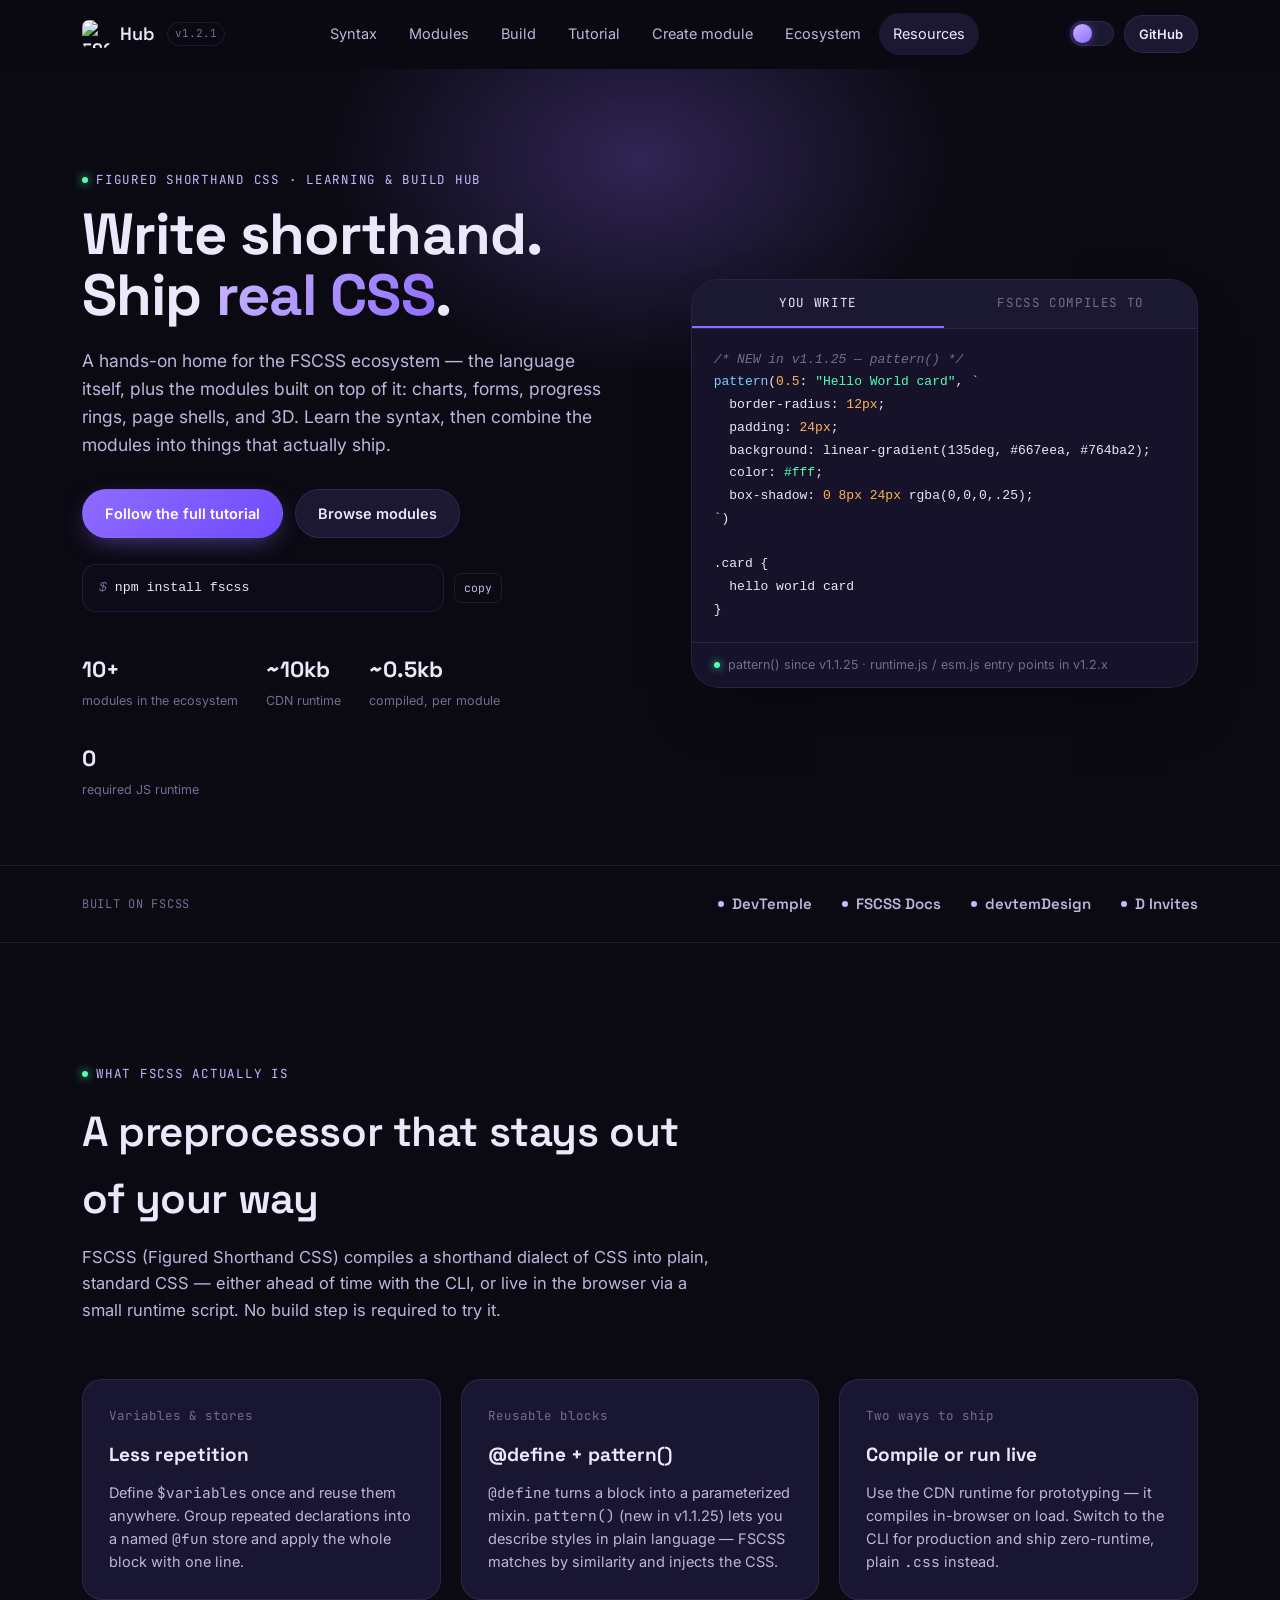
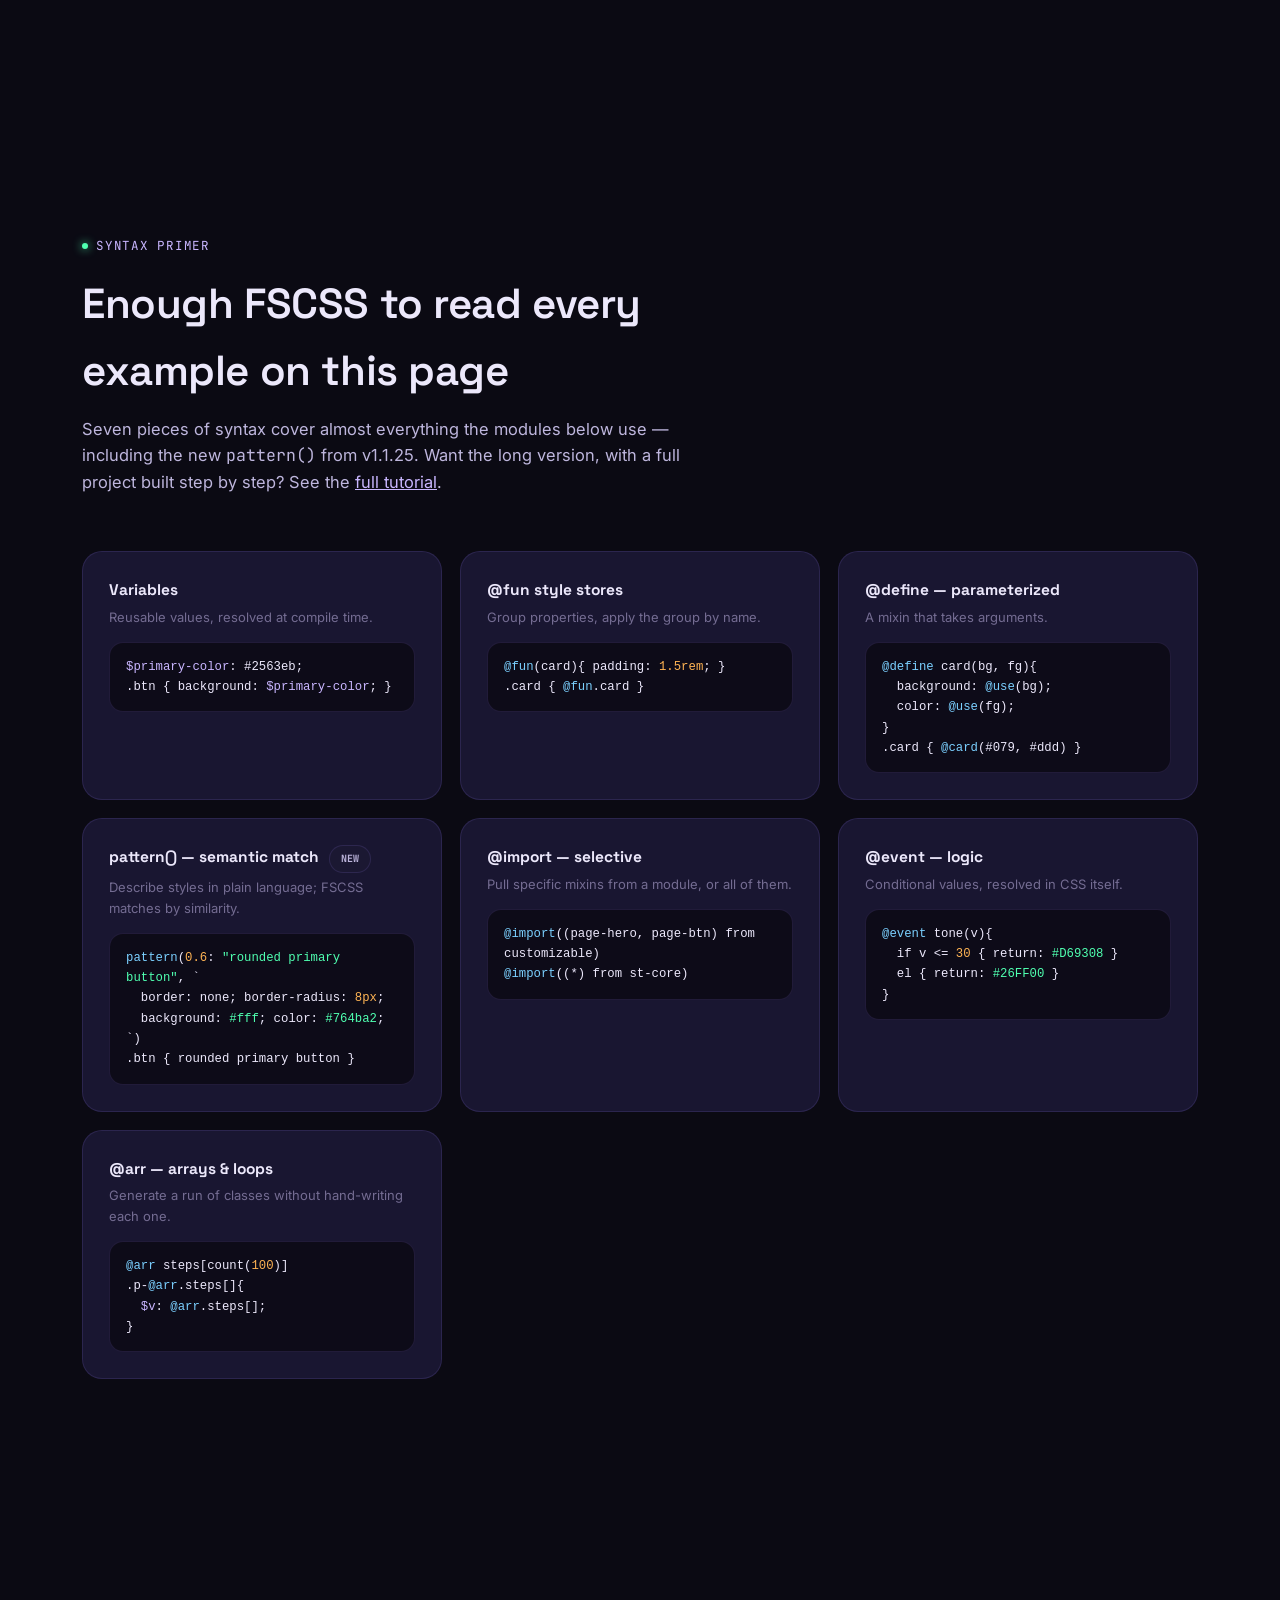
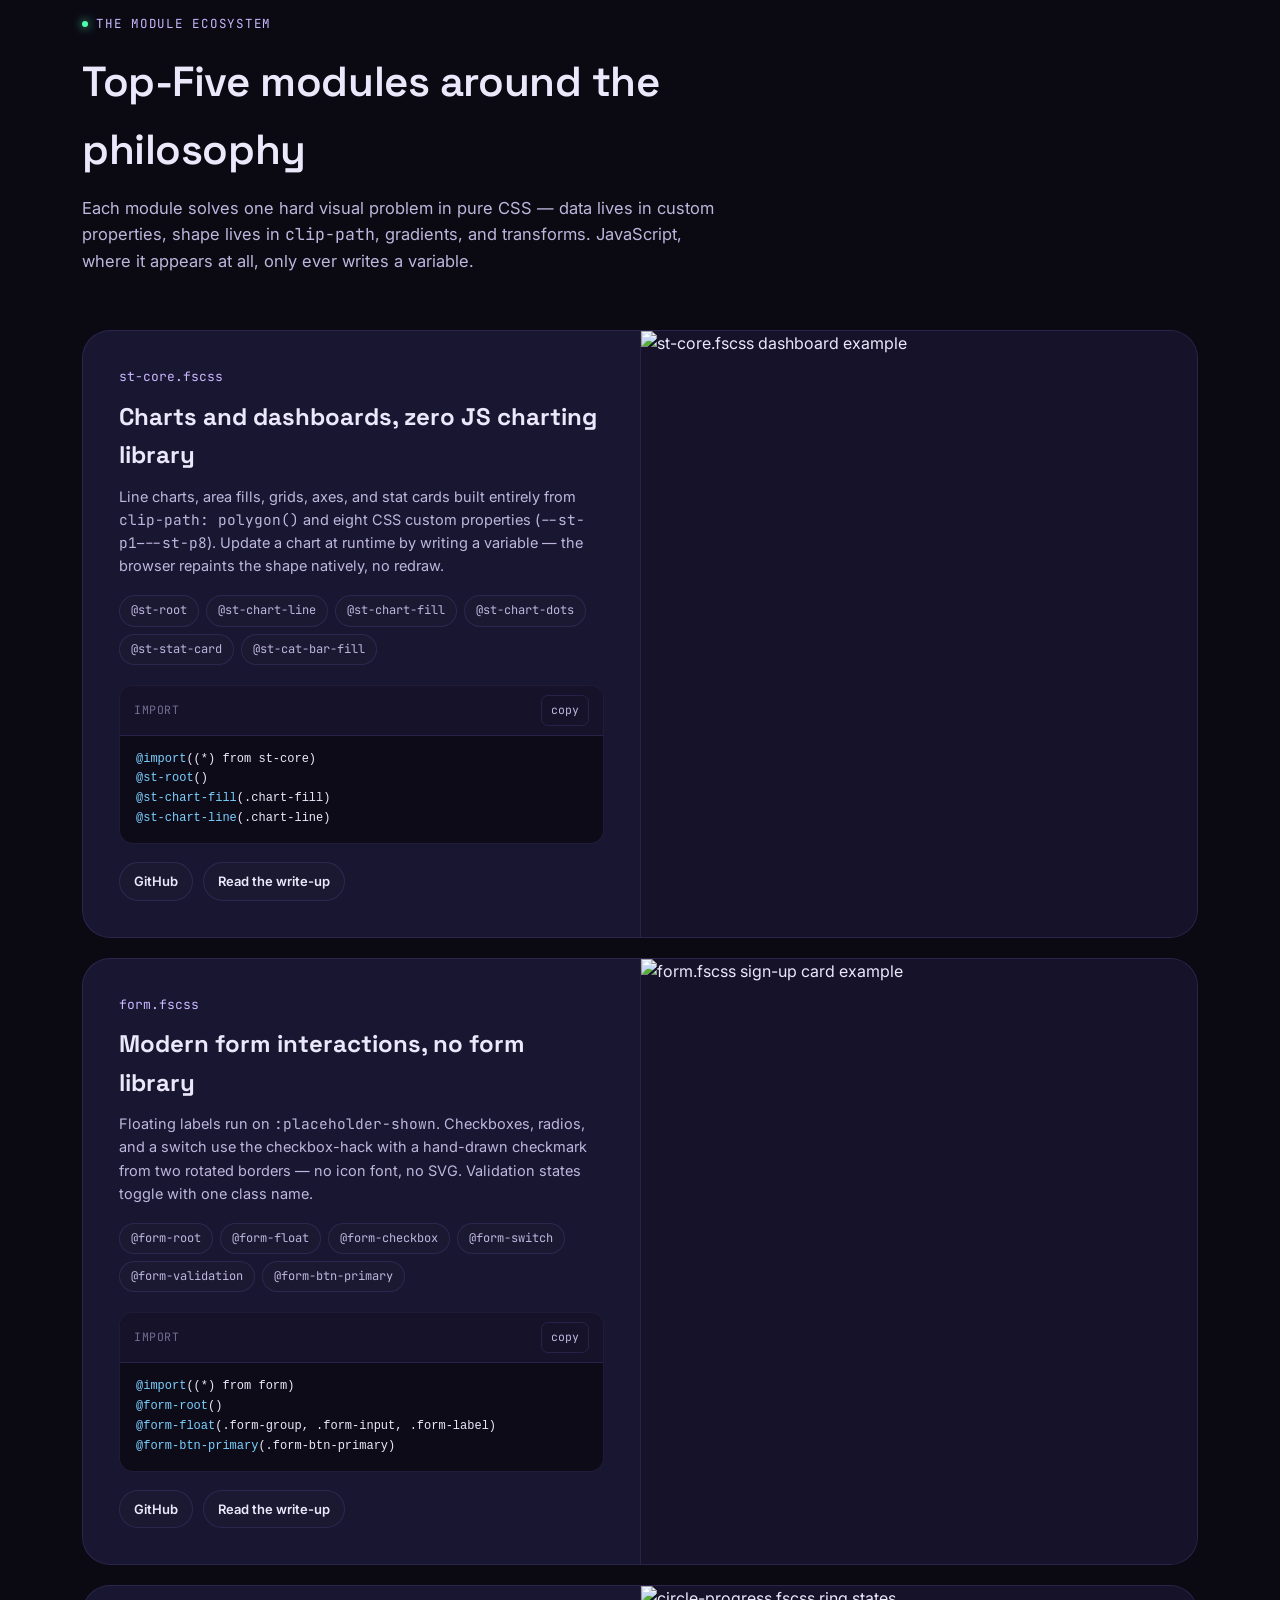
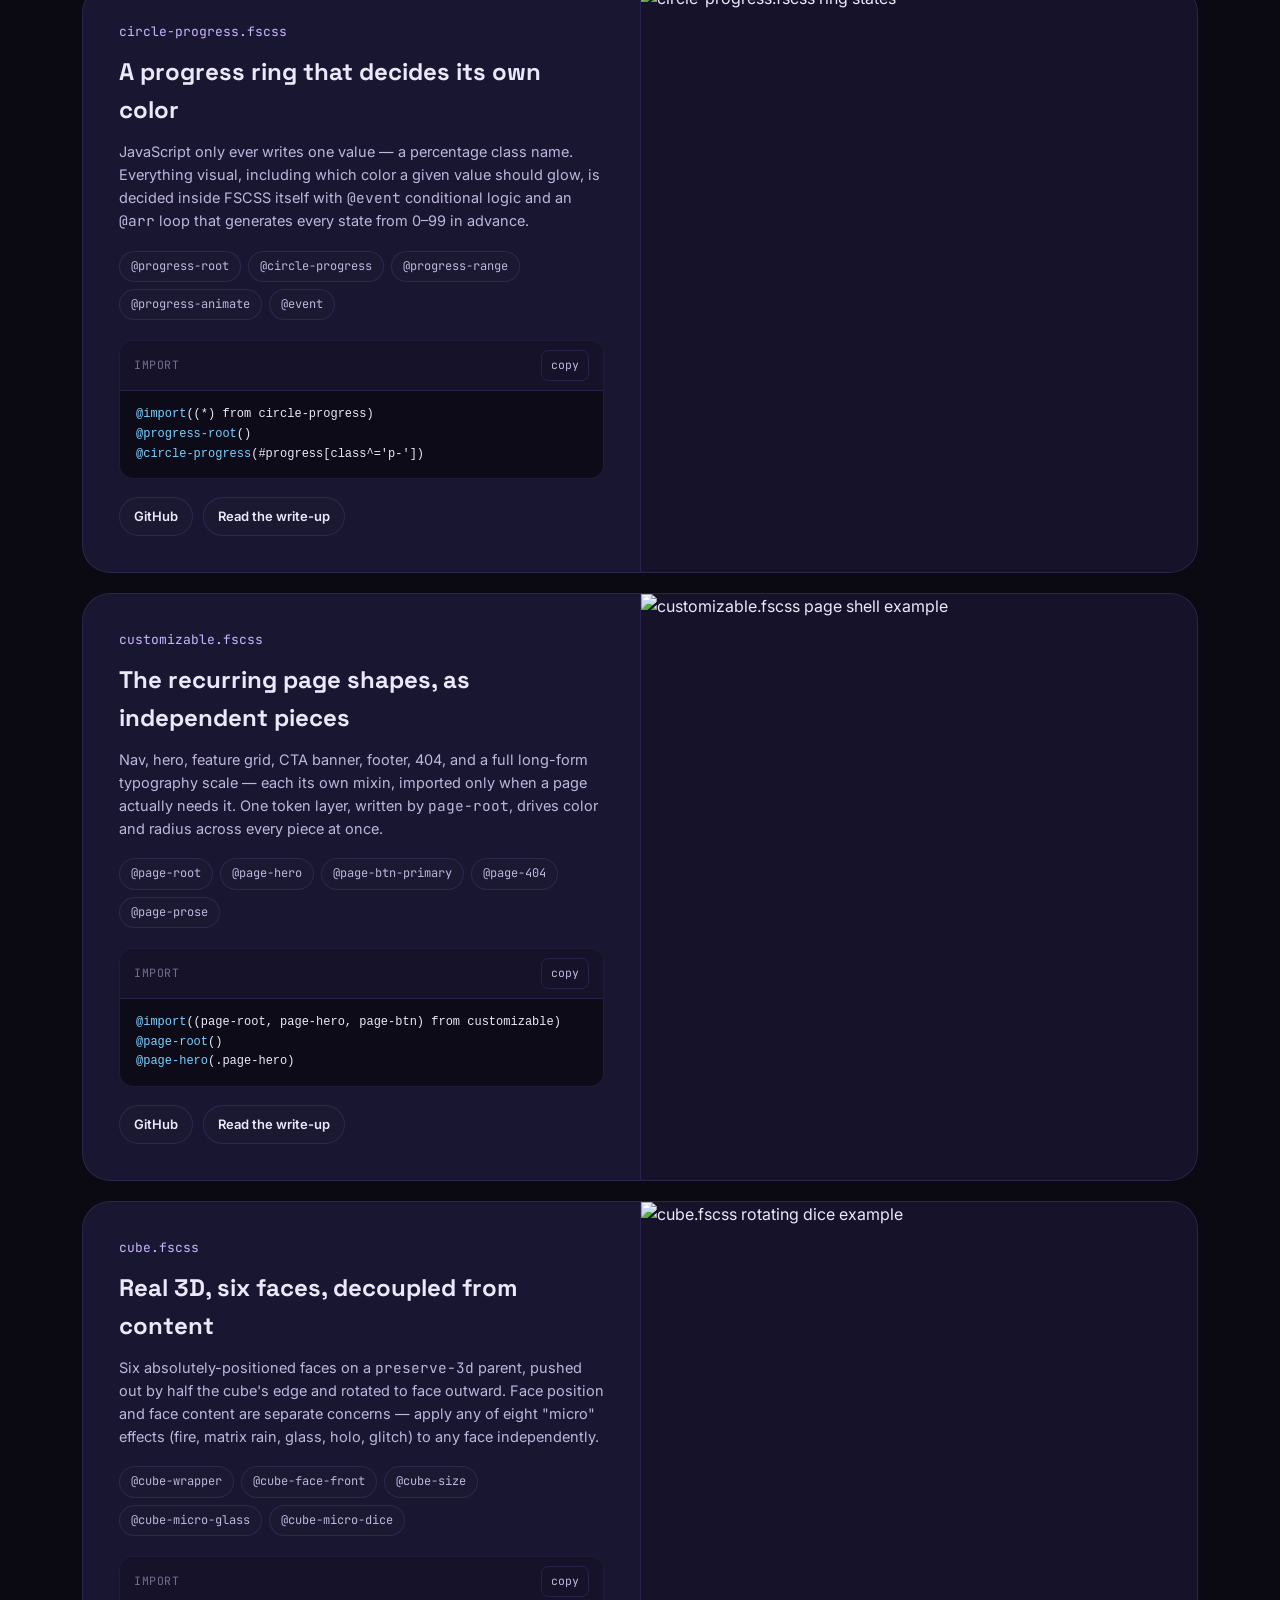
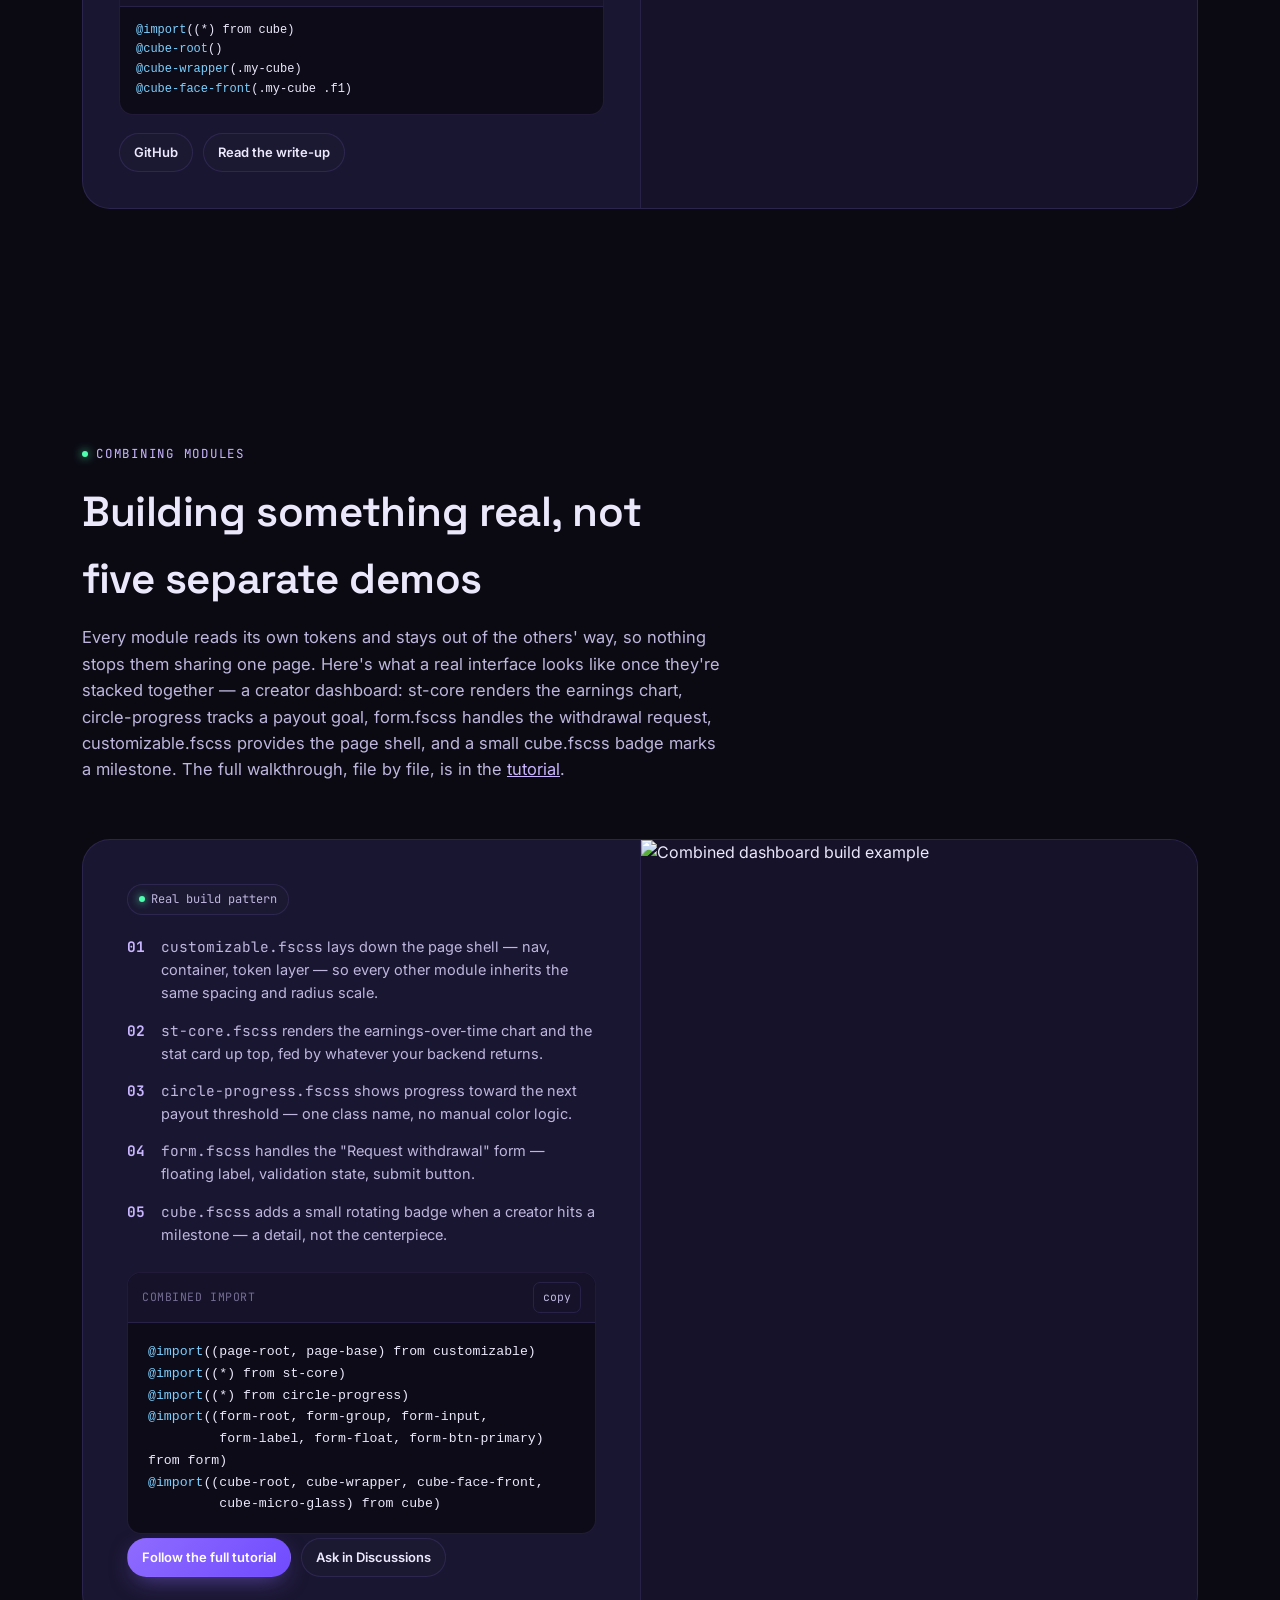
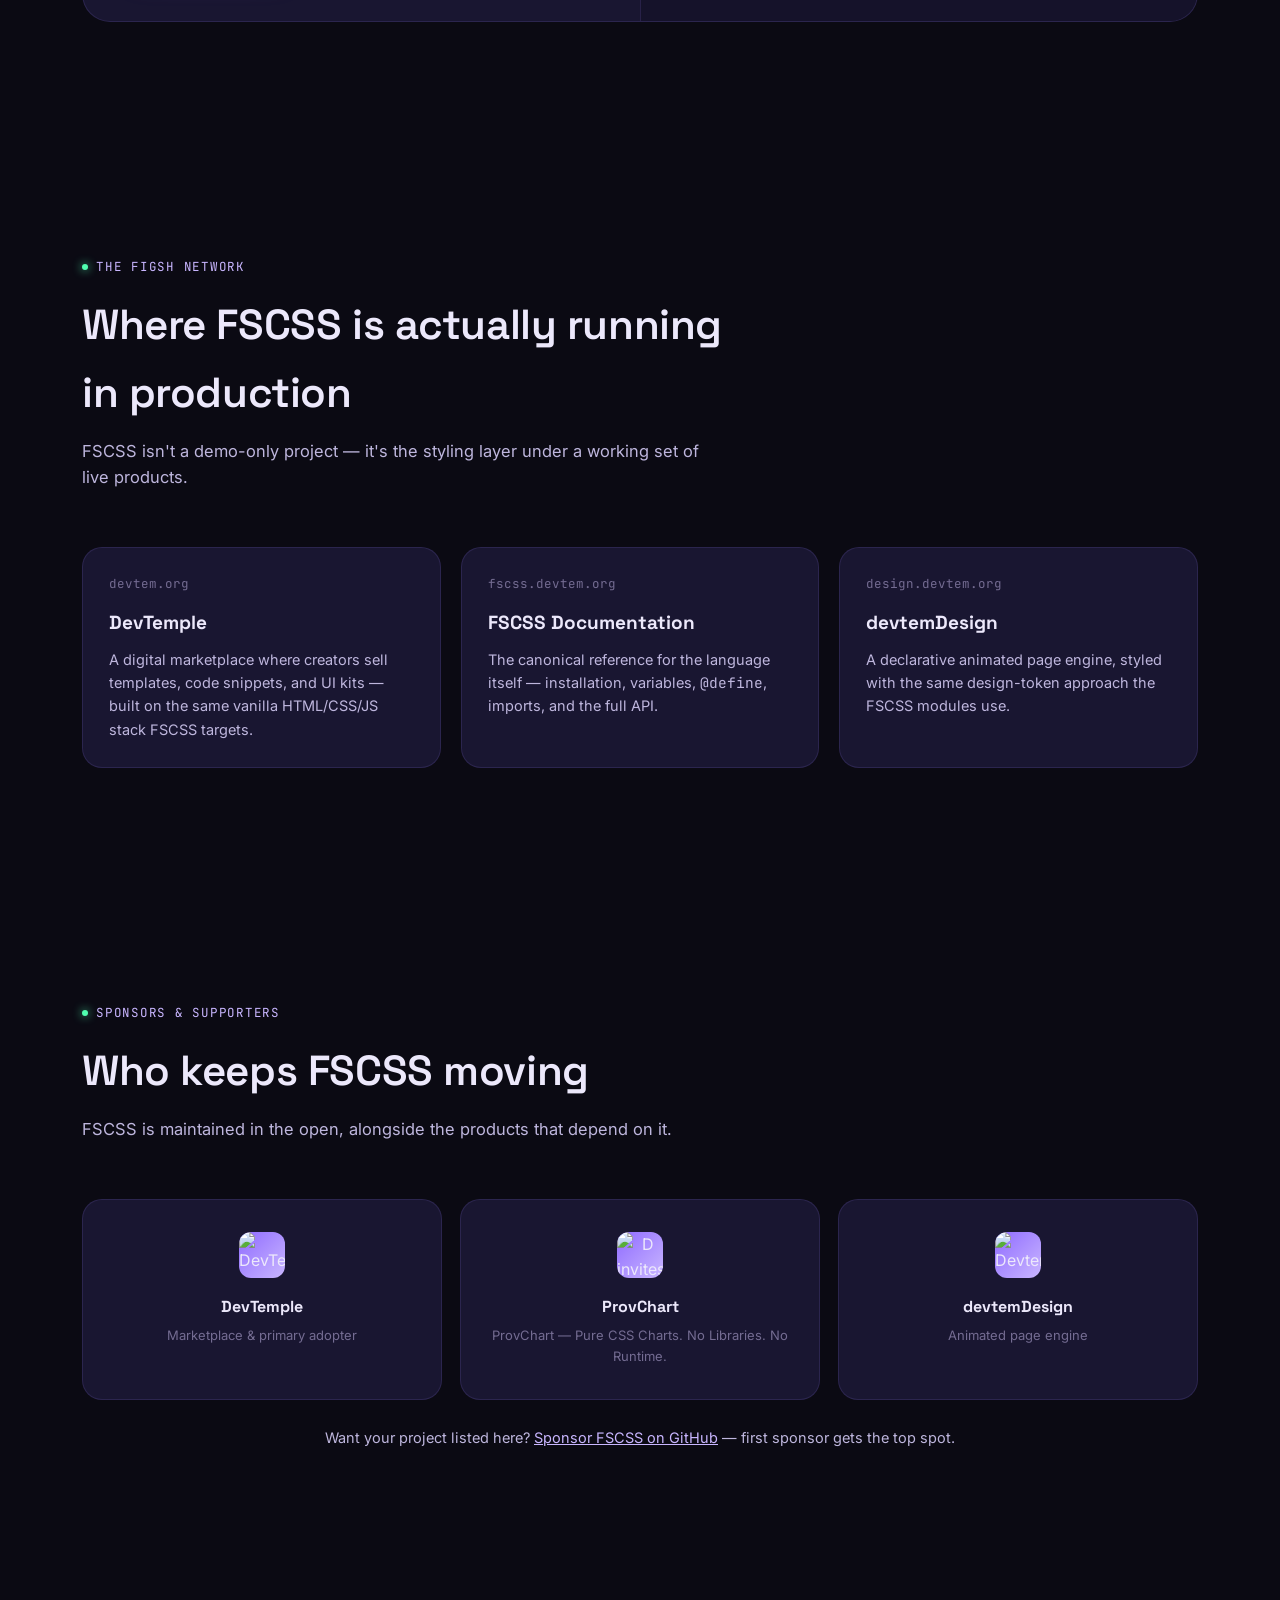
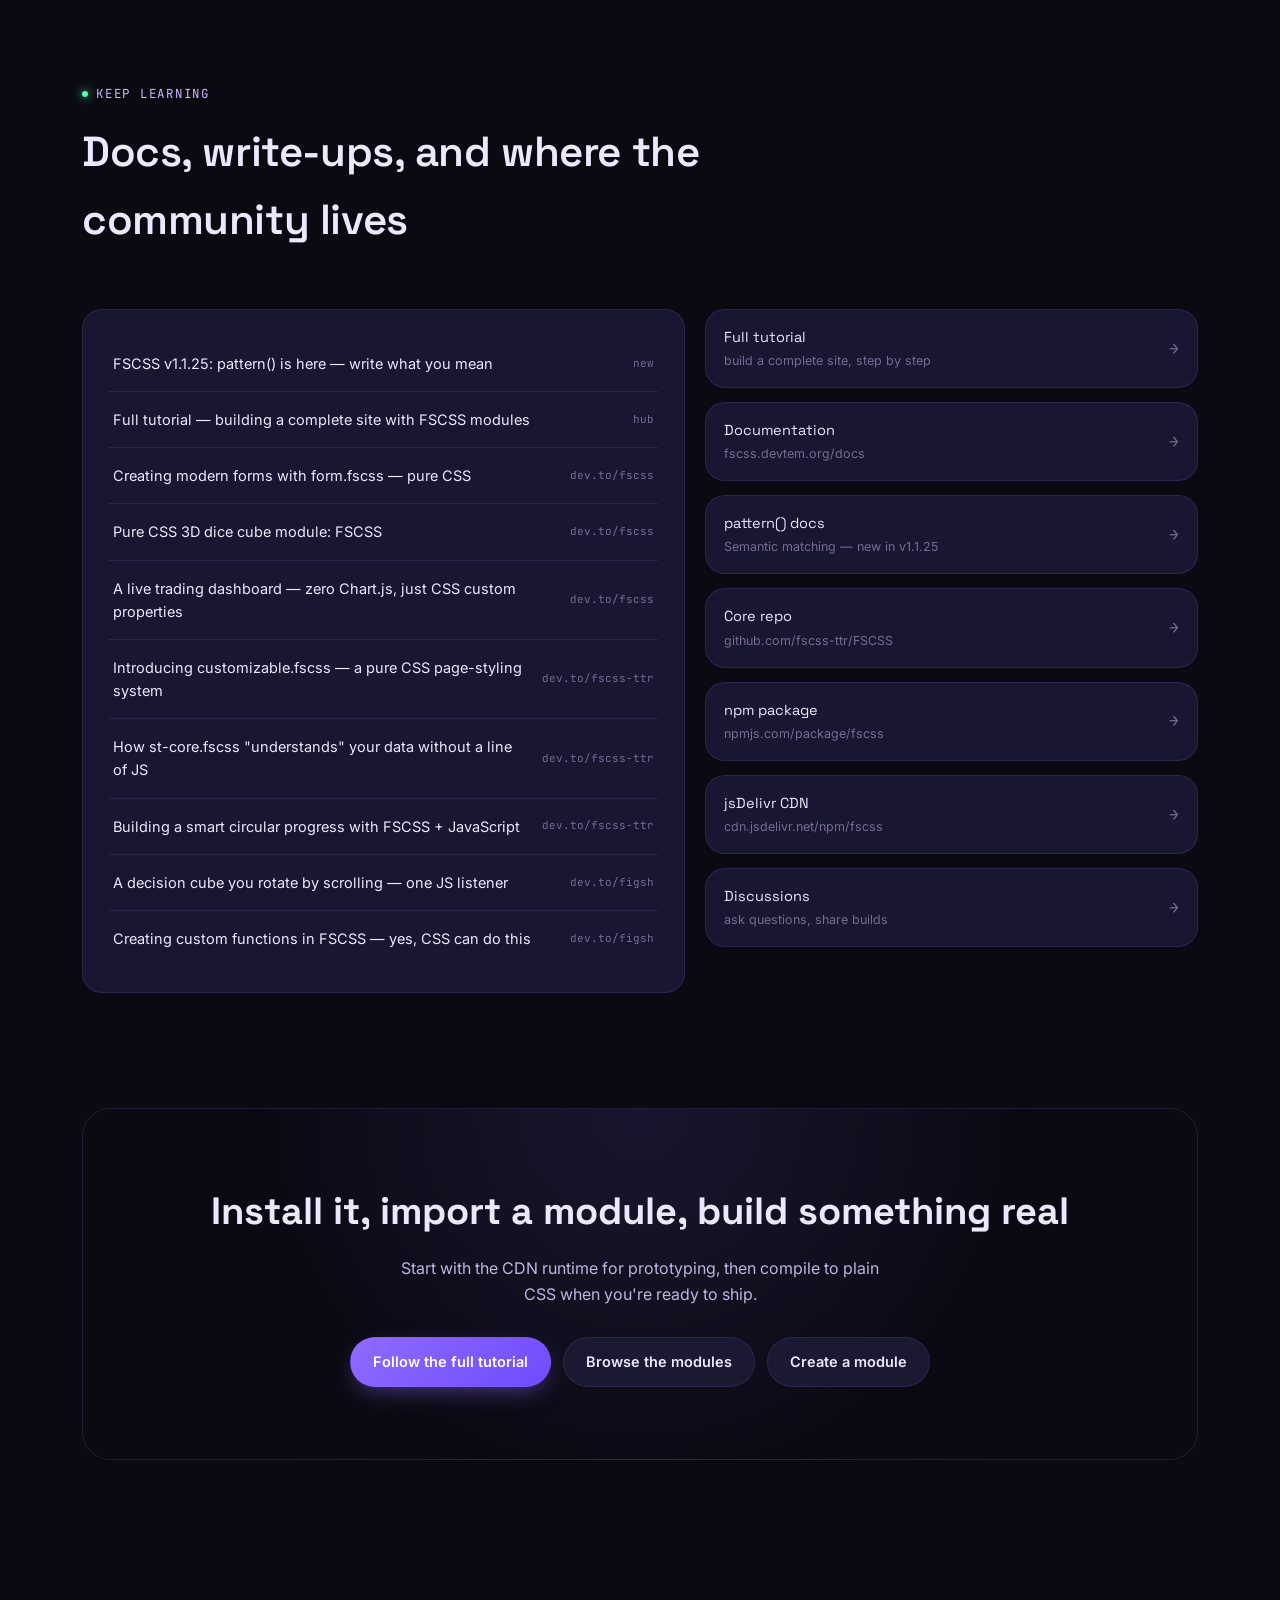
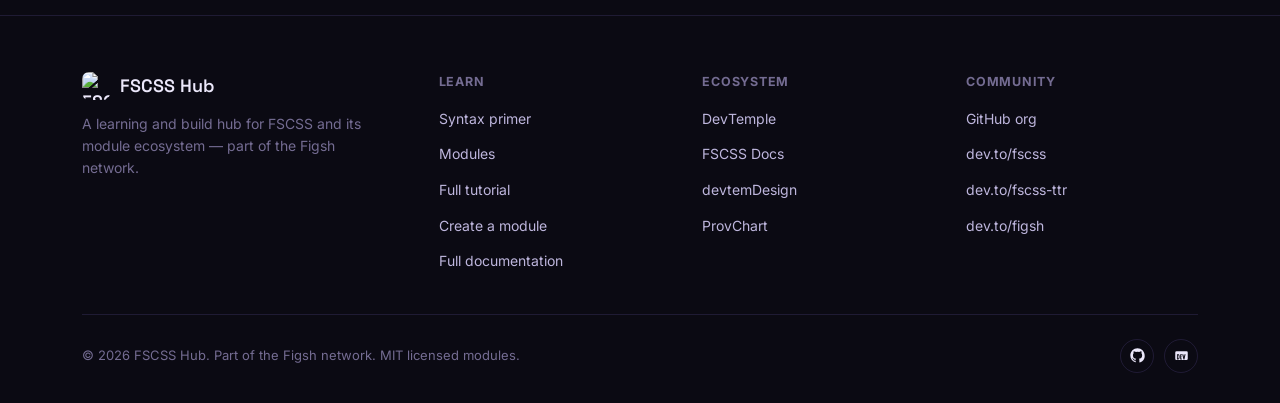
==== index.html @ 6f24b249 "Update version number and add module creation link" ====
<!DOCTYPE html>
<html lang="en">
<head>
  <meta charset="UTF-8">
  <meta name="viewport" content="width=device-width, initial-scale=1.0">
  <title>FSCSS Hub — Learn, combine, and ship with the FSCSS ecosystem</title>
  <meta name="description" content="A hands-on hub for learning FSCSS and its modules — st-core, form, circle-progress, customizable, and cube — and combining them into real interfaces.">

  <!-- SEO / Canonical -->
  <link rel="canonical" href="https://hub.devtem.org/">
  <link rel="sitemap" type="application/xml" title="Sitemap" href="https://hub.devtem.org/sitemap.xml">
  <meta name="robots" content="index, follow">

  <!-- Open Graph (social sharing) -->
  <meta property="og:title" content="FSCSS Hub — Learn, combine, and ship with the FSCSS ecosystem">
  <meta property="og:description" content="A hands-on hub for learning FSCSS and its modules — charts, forms, progress rings, page shells, and 3D.">
  <meta property="og:url" content="https://hub.devtem.org/">
  <meta property="og:type" content="website">
  <meta property="og:image" content="https://hub.devtem.org/assets/images/og-image.jpg">
  <meta property="og:image:width" content="1200">
  <meta property="og:image:height" content="630">
  <meta property="og:site_name" content="FSCSS Hub">

  <!-- Twitter Card -->
  <meta name="twitter:card" content="summary_large_image">
  <meta name="twitter:title" content="FSCSS Hub — Learn, combine, and ship with the FSCSS ecosystem">
  <meta name="twitter:description" content="A hands-on hub for learning FSCSS and its modules — charts, forms, progress rings, page shells, and 3D.">
  <meta name="twitter:image" content="https://hub.devtem.org/assets/images/og-image.jpg">

  <!-- Favicon & fonts -->
  <link rel="icon" href="https://fscss.devtem.org/assets/images/fscss.png">
  <link rel="preconnect" href="https://fonts.googleapis.com">
  <link rel="preconnect" href="https://fonts.gstatic.com" crossorigin>
  <link href="https://fonts.googleapis.com/css2?family=Space+Grotesk:wght@500;600;700&family=Inter:wght@400;500;600;700&family=JetBrains+Mono:wght@400;500;600&display=swap" rel="stylesheet">

  <link rel="stylesheet" href="assets/css/global.css">
<style>
  /* ---- Page-specific styles for index.html ---------------------------- */

  /* Hero */
  .hero{ position: relative; padding: clamp(56px,9vw,96px) 0 clamp(40px,6vw,64px); overflow: hidden; }
  .hero::before{
    content:''; position: absolute; top: -220px; left: 50%; width: min(900px, 120vw); max-width: 100vw; height: 620px; transform: translateX(-50%);
    background: radial-gradient(closest-side, rgba(143,107,255,.28), transparent 70%); pointer-events: none;
  }
  .hero-grid{ display: grid; grid-template-columns: 1.05fr .95fr; gap: 48px; align-items: center; position: relative; }
  .hero h1{ font-family: var(--font-display); font-size: clamp(34px, 5vw, 58px); line-height: 1.06; font-weight: 700; letter-spacing: -.015em; }
  .hero h1 em{ font-style: normal; background: linear-gradient(120deg, var(--accent-2), var(--accent)); -webkit-background-clip: text; background-clip: text; color: transparent; }
  .hero p.lead{ margin-top: 20px; font-size: 17.5px; color: var(--text-dim); max-width: 520px; }
  .hero-cta{ display: flex; flex-wrap: wrap; gap: 12px; margin-top: 30px; }
  .hero-stats{ display: flex; gap: 28px; margin-top: 40px; flex-wrap: wrap; }
  .hero-stats div b{ display: block; font-family: var(--font-display); font-size: 22px; }
  .hero-stats div span{ font-size: 12.5px; color: var(--muted); }

  /* install line */
  .install-line{ margin-top: 26px; display: flex; align-items: center; gap: 10px; max-width: 420px; }
  .install-line .code{ flex: 1; }
  .install-line .code pre{ padding: 12px 16px; }

  /* shorthand -> compiled toggle demo */
  .demo-panel{ border-radius: var(--radius-xl); border: 1px solid var(--border); background: var(--surface); overflow: hidden; box-shadow: 0 30px 60px -30px rgba(0,0,0,.6); }
  .demo-tabs{ display: flex; border-bottom: 1px solid var(--border); background: var(--surface-2); }
  .demo-tabs button{
    flex: 1; padding: 13px; background: transparent; border: 0; cursor: pointer; color: var(--muted);
    font-family: var(--font-mono); font-size: 12.5px; text-transform: uppercase; letter-spacing: .05em;
    border-bottom: 2px solid transparent; transition: color .2s var(--ease), border-color .2s var(--ease);
  }
  .demo-tabs button.is-active{ color: var(--text); border-bottom-color: var(--accent); }
  .demo-body{ position: relative; min-height: 300px; }
  .demo-pane{ display: none; padding: 20px 22px; font-family: var(--font-mono); font-size: 13px; line-height: 1.75; }
  .demo-pane.is-active{ display: block; }
  .demo-foot{ padding: 12px 22px; border-top: 1px solid var(--border); color: var(--muted); font-size: 12.5px; display: flex; align-items: center; gap: 8px; }
  .demo-foot .dot{ width: 6px; height: 6px; border-radius: 50%; background: var(--mint); box-shadow: 0 0 8px var(--mint); }

  /* logo / ecosystem strip */
  .strip{ border-top: 1px solid var(--border); border-bottom: 1px solid var(--border); padding: 26px 0; }
  .strip .wrap{ display: flex; align-items: center; gap: 34px; flex-wrap: wrap; justify-content: space-between; }
  .strip-label{ font-family: var(--font-mono); font-size: 12px; color: var(--muted); text-transform: uppercase; letter-spacing: .06em; flex: none; }
  .strip-logos{ display: flex; gap: 30px; flex-wrap: wrap; align-items: center; }
  .strip-logos a{ display: flex; align-items: center; gap: 8px; font-family: var(--font-display); font-weight: 600; font-size: 15px; color: var(--text-dim); transition: color .2s var(--ease); }
  .strip-logos a:hover{ color: var(--text); }
  .strip-logos a span.dot{ width: 6px; height: 6px; border-radius: 50%; background: var(--accent-2); }

  /* pillars */
  .pillars{ display: grid; grid-template-columns: repeat(3, 1fr); gap: 20px; }
  .pillar-num{ font-family: var(--font-mono); color: var(--muted); font-size: 12.5px; margin-bottom: 14px; }
  .pillar h3{ font-family: var(--font-display); font-size: 19px; margin-bottom: 10px; }
  .pillar p{ color: var(--text-dim); font-size: 14.5px; }

  /* syntax primer */
  .primer-grid{ display: grid; grid-template-columns: repeat(3, 1fr); gap: 18px; max-width: 100%; }
  .primer-card h4{ font-family: var(--font-display); font-size: 15.5px; margin-bottom: 4px; }
  .primer-card p.desc{ color: var(--muted); font-size: 13px; margin-bottom: 14px; }
  .primer-card .code pre{ padding: 14px 16px; font-size: 12.3px; }

  /* module cards */
  .module-list{ display: flex; flex-direction: column; gap: 20px; }
  .module{
    display: grid; grid-template-columns: 1fr 1fr; gap: 0; border: 1px solid var(--border); border-radius: var(--radius-xl);
    background: var(--card); overflow: hidden;
  }
  .module-info{ padding: clamp(24px,3vw,36px); display: flex; flex-direction: column; }
  .module-shot{ background: var(--surface); display: flex; align-items: center; justify-content: center; border-left: 1px solid var(--border); overflow: hidden; }
  .module-shot img{ width: 100%; height: 100%; object-fit: cover; display: block; }
  .module-name{ font-family: var(--font-mono); font-size: 13px; color: var(--accent-2); margin-bottom: 10px; }
  .module h3{ font-family: var(--font-display); font-size: 24px; margin-bottom: 10px; }
  .module p.desc{ color: var(--text-dim); font-size: 14.5px; margin-bottom: 18px; }
  .module-mixins{ display: flex; flex-wrap: wrap; gap: 7px; margin-bottom: 20px; }
  .module .code{ margin-bottom: 18px; }
  .module .code pre{ font-size: 12px; padding: 14px 16px; }
  .module-links{ display: flex; gap: 10px; margin-top: auto; flex-wrap: wrap; }
  @media (max-width: 860px){
    .module{ grid-template-columns: 1fr; }
    .module-shot{ border-left: 0; border-top: 1px solid var(--border); order: -1; min-height: 200px; }
  }

  /* combine section */
  .combine-panel{ display: grid; grid-template-columns: 1fr 1fr; gap: 0; border: 1px solid var(--border); border-radius: var(--radius-xl); overflow: hidden; background: var(--card); }
  .combine-info{ padding: clamp(28px,4vw,44px); }
  .combine-info ol{ margin: 20px 0 0; padding: 0; list-style: none; display: flex; flex-direction: column; gap: 14px; }
  .combine-info li{ display: flex; gap: 12px; align-items: flex-start; font-size: 14.5px; color: var(--text-dim); }
  .combine-info li b{ font-family: var(--font-mono); color: var(--accent-2); flex: none; width: 22px; }
  .combine-shot{ border-left: 1px solid var(--border); background: var(--surface); overflow: hidden; }
  .combine-shot img{ width: 100%; height: 100%; object-fit: cover; display: block; }
  @media (max-width: 860px){
    .combine-panel{ grid-template-columns: 1fr; }
    .combine-shot{ border-left: 0; border-top: 1px solid var(--border); min-height: 220px; }
  }

  /* sponsors */
  .sponsor-grid{ display: grid; grid-template-columns: repeat(3, 1fr); gap: 18px; }
  .sponsor-card{ text-align: center; padding: 32px 22px; }
  .sponsor-card .mark{ width: 46px; height: 46px; border-radius: 12px; margin: 0 auto 16px; background: linear-gradient(135deg, var(--accent), var(--accent-2)); display: flex; align-items: center; justify-content: center; overflow: hidden; }
  .sponsor-card .mark img{ width: 100%; height: 100%; object-fit: cover; }
  .sponsor-card h4{ font-family: var(--font-display); font-size: 16px; margin-bottom: 6px; }
  .sponsor-card p{ font-size: 13px; color: var(--muted); }
  .sponsor-cta{ text-align: center; margin-top: 26px; color: var(--text-dim); font-size: 14.5px; }

  /* resources */
  .resource-grid{ display: grid; grid-template-columns: 1.1fr .9fr; gap: 20px; align-items: start; }
  .article-list{ display: flex; flex-direction: column; }
  .article-row{ display: flex; align-items: center; justify-content: space-between; gap: 16px; padding: 16px 4px; border-bottom: 1px solid var(--border); }
  .article-row:last-child{ border-bottom: 0; }
  .article-row a.title{ font-size: 14.5px; color: var(--text); transition: color .2s var(--ease); }
  .article-row a.title:hover{ color: var(--accent-2); }
  .article-row .tag{ font-family: var(--font-mono); font-size: 11px; color: var(--muted); flex: none; }
  .resource-side{ display: flex; flex-direction: column; gap: 14px; }
  .link-card{ display: flex; align-items: center; justify-content: space-between; padding: 16px 18px; }
  .link-card .l-name{ font-family: var(--font-display); font-size: 14.5px; }
  .link-card .l-desc{ font-size: 12.5px; color: var(--muted); margin-top: 2px; }

  /* final cta */
  .final-cta{ text-align: center; border: 1px solid var(--border); border-radius: var(--radius-xl); padding: clamp(40px,6vw,72px) 24px; background: radial-gradient(circle at 50% 0%, var(--accent-soft), transparent 60%); }
  .final-cta h2{ font-family: var(--font-display); font-size: clamp(26px,4vw,38px); margin-bottom: 14px; }
  .final-cta p{ color: var(--text-dim); max-width: 480px; margin: 0 auto 28px; }
  .final-cta .hero-cta{ justify-content: center; }

  @media (max-width: 900px){
    .hero-grid{ grid-template-columns: 1fr; }
    .pillars, .primer-grid, .sponsor-grid{ grid-template-columns: 1fr 1fr; }
    .resource-grid{ grid-template-columns: 1fr; }
  }
  @media (max-width: 560px){
    .pillars, .primer-grid, .sponsor-grid{ grid-template-columns: 1fr; }
    .hero-stats{ gap: 20px; }
  }
</style>
</head>
<body>
<a href="#main" class="skip-link">Skip to content</a>

<header class="site-nav">
  <div class="wrap">
    <a href="/" class="brand">
      <img src="https://fscss.devtem.org/assets/images/fscss.png" alt="FSCSS">Hub <span class="v">v1.2.1</span>
    </a>

    <nav class="nav-links" data-nav-links>
      <a href="#syntax">Syntax</a>
      <a href="#modules">Modules</a>
      <a href="#combine">Build</a>
      <a href="tutorial">Tutorial</a>
      <a href="create-module">Create module</a>
      <a href="#ecosystem">Ecosystem</a>
      <a href="#resources">Resources</a>
    </nav>

    <div class="nav-actions">
      <label class="theme-toggle" title="Toggle light / dark">
        <input type="checkbox" data-theme-toggle aria-label="Toggle light theme">
        <span class="knob"></span>
      </label>
      <a class="btn btn-ghost btn-sm" href="https://github.com/fscss-ttr" target="_blank" rel="noopener">GitHub</a>
      <button class="menu-toggle" data-menu-toggle aria-label="Toggle menu" aria-expanded="false"><span></span></button>
    </div>
  </div>
</header>

<main id="main">

  <!-- ============================ HERO ============================ -->
  <section class="hero">
    <div class="wrap hero-grid">
      <div data-reveal>
        <span class="eyebrow">Figured Shorthand CSS · Learning &amp; build hub</span>
        <h1>Write shorthand.<br>Ship <em>real CSS</em>.</h1>
        <p class="lead">A hands-on home for the FSCSS ecosystem — the language itself, plus the modules built on top of it: charts, forms, progress rings, page shells, and 3D. Learn the syntax, then combine the modules into things that actually ship.</p>

        <div class="hero-cta">
          <a class="btn btn-primary" href="tutorial">Follow the full tutorial</a>
          <a class="btn btn-ghost" href="#modules">Browse modules</a>
        </div>

        <div class="install-line">
          <div class="code">
            <pre><span class="tok-com">$</span> npm install fscss</pre>
          </div>
          <button class="copy-btn" data-copy>copy</button>
        </div>

        <div class="hero-stats">
          <div><b>10+</b><span>modules in the ecosystem</span></div>
          <div><b>~10kb</b><span>CDN runtime</span></div>
          <div><b>~0.5kb</b><span>compiled, per module</span></div>
          <div><b>0</b><span>required JS runtime</span></div>
        </div>
      </div>

      <div data-reveal>
        <div class="demo-panel">
          <div class="demo-tabs">
            <button class="is-active" data-tab="write">You write</button>
            <button data-tab="get">FSCSS compiles to</button>
          </div>
          <div class="demo-body">
            <div class="demo-pane is-active" data-pane="write"><pre style="margin:0; white-space:pre-wrap;"><span class="tok-com">/* NEW in v1.1.25 — pattern() */</span>
<span class="tok-at">pattern</span>(<span class="tok-num">0.5</span>: <span class="tok-str">"Hello World card"</span>, `
  border-radius: <span class="tok-num">12px</span>;
  padding: <span class="tok-num">24px</span>;
  background: linear-gradient(135deg, #667eea, #764ba2);
  color: <span class="tok-str">#fff</span>;
  box-shadow: <span class="tok-num">0 8px 24px</span> rgba(0,0,0,.25);
`)

.card {
  hello world card
}</pre></div>
            <div class="demo-pane" data-pane="get"><pre style="margin:0; white-space:pre-wrap;"><span class="tok-com">/* plain, browser-ready CSS */</span>
.card {
  border-radius: <span class="tok-num">12px</span>;
  padding: <span class="tok-num">24px</span>;
  background: linear-gradient(135deg, #667eea, #764ba2);
  color: <span class="tok-str">#fff</span>;
  box-shadow: <span class="tok-num">0 8px 24px</span> rgba(0,0,0,.25);
}</pre></div>
          </div>
          <div class="demo-foot"><span class="dot"></span> pattern() since v1.1.25 · runtime.js / esm.js entry points in v1.2.x</div>
        </div>
      </div>
    </div>
  </section>

  <!-- ====================== ECOSYSTEM LOGO STRIP =================== -->
  <div class="strip">
    <div class="wrap">
      <span class="strip-label">Built on FSCSS</span>
      <div class="strip-logos">
        <a href="https://devtem.org" target="_blank" rel="noopener"><span class="dot"></span>DevTemple</a>
        <a href="https://fscss.devtem.org" target="_blank" rel="noopener"><span class="dot"></span>FSCSS Docs</a>
        <a href="https://design.devtem.org" target="_blank" rel="noopener"><span class="dot"></span>devtemDesign</a>
        <a href="https://invites.devtem.org" target="_blank" rel="noopener"><span class="dot"></span>D Invites</a>
      </div>
    </div>
  </div>

  <!-- ============================ WHAT IS ========================== -->
  <section class="section">
    <div class="wrap">
      <div class="section-head" data-reveal>
        <span class="eyebrow">What FSCSS actually is</span>
        <h2>A preprocessor that stays out of your way</h2>
        <p>FSCSS (Figured Shorthand CSS) compiles a shorthand dialect of CSS into plain, standard CSS — either ahead of time with the CLI, or live in the browser via a small runtime script. No build step is required to try it.</p>
      </div>

      <div class="pillars">
        <div class="card pillar" data-reveal>
          <div class="pillar-num">Variables &amp; stores</div>
          <h3>Less repetition</h3>
          <p>Define <code class="mono">$variables</code> once and reuse them anywhere. Group repeated declarations into a named <code class="mono">@fun</code> store and apply the whole block with one line.</p>
        </div>
        <div class="card pillar" data-reveal>
          <div class="pillar-num">Reusable blocks</div>
          <h3>@define + pattern()</h3>
          <p><code class="mono">@define</code> turns a block into a parameterized mixin. <code class="mono">pattern()</code> (new in v1.1.25) lets you describe styles in plain language — FSCSS matches by similarity and injects the CSS.</p>
        </div>
        <div class="card pillar" data-reveal>
          <div class="pillar-num">Two ways to ship</div>
          <h3>Compile or run live</h3>
          <p>Use the CDN runtime for prototyping — it compiles in-browser on load. Switch to the CLI for production and ship zero-runtime, plain <code class="mono">.css</code> instead.</p>
        </div>
      </div>
    </div>
  </section>

  <!-- ============================ SYNTAX PRIMER ===================== -->
  <section class="section" id="syntax">
    <div class="wrap">
      <div class="section-head" data-reveal>
        <span class="eyebrow">Syntax primer</span>
        <h2>Enough FSCSS to read every example on this page</h2>
        <p>Seven pieces of syntax cover almost everything the modules below use — including the new <code class="mono">pattern()</code> from v1.1.25. Want the long version, with a full project built step by step? See the <a href="tutorial.html" style="color:var(--accent-2); text-decoration: underline;">full tutorial</a>.</p>
      </div>

      <div class="primer-grid">
        <div class="card primer-card" data-reveal>
          <h4>Variables</h4>
          <p class="desc">Reusable values, resolved at compile time.</p>
          <div class="code"><pre><span class="tok-key">$primary-color</span>: #2563eb;
.btn { background: <span class="tok-key">$primary-color</span>; }</pre></div>
        </div>

        <div class="card primer-card" data-reveal>
          <h4>@fun style stores</h4>
          <p class="desc">Group properties, apply the group by name.</p>
          <div class="code"><pre><span class="tok-at">@fun</span>(card){ padding: <span class="tok-num">1.5rem</span>; }
.card { <span class="tok-at">@fun</span>.card }</pre></div>
        </div>

        <div class="card primer-card" data-reveal>
          <h4>@define — parameterized</h4>
          <p class="desc">A mixin that takes arguments.</p>
          <div class="code"><pre><span class="tok-at">@define</span> card(bg, fg){
  background: <span class="tok-at">@use</span>(bg);
  color: <span class="tok-at">@use</span>(fg);
}
.card { <span class="tok-at">@card</span>(#079, #ddd) }</pre></div>
        </div>

        <div class="card primer-card" data-reveal>
          <h4>pattern() — semantic match <span class="pill" style="font-size:10px;margin-left:6px;">NEW</span></h4>
          <p class="desc">Describe styles in plain language; FSCSS matches by similarity.</p>
          <div class="code"><pre><span class="tok-at">pattern</span>(<span class="tok-num">0.6</span>: <span class="tok-str">"rounded primary button"</span>, `
  border: none; border-radius: <span class="tok-num">8px</span>;
  background: <span class="tok-str">#fff</span>; color: <span class="tok-str">#764ba2</span>;
`)
.btn { rounded primary button }</pre></div>
        </div>

        <div class="card primer-card" data-reveal>
          <h4>@import — selective</h4>
          <p class="desc">Pull specific mixins from a module, or all of them.</p>
          <div class="code"><pre><span class="tok-at">@import</span>((page-hero, page-btn) from customizable)
<span class="tok-at">@import</span>((*) from st-core)</pre></div>
        </div>

        <div class="card primer-card" data-reveal>
          <h4>@event — logic</h4>
          <p class="desc">Conditional values, resolved in CSS itself.</p>
          <div class="code"><pre><span class="tok-at">@event</span> tone(v){
  if v &lt;= <span class="tok-num">30</span> { return: <span class="tok-str">#D69308</span> }
  el { return: <span class="tok-str">#26FF00</span> }
}</pre></div>
        </div>

        <div class="card primer-card" data-reveal>
          <h4>@arr — arrays &amp; loops</h4>
          <p class="desc">Generate a run of classes without hand-writing each one.</p>
          <div class="code"><pre><span class="tok-at">@arr</span> steps[count(<span class="tok-num">100</span>)]
.p-<span class="tok-at">@arr</span>.steps[]{
  <span class="tok-key">$v</span>: <span class="tok-at">@arr</span>.steps[];
}</pre></div>
        </div>
      </div>
    </div>
  </section>

  <!-- ============================ MODULES ============================ -->
  <section class="section" id="modules">
    <div class="wrap">
      <div class="section-head" data-reveal>
        <span class="eyebrow">The module ecosystem</span>
        <h2>Top-Five modules around the philosophy</h2>
        <p>Each module solves one hard visual problem in pure CSS — data lives in custom properties, shape lives in <code class="mono">clip-path</code>, gradients, and transforms. JavaScript, where it appears at all, only ever writes a variable.</p>
      </div>

      <div class="module-list">

        <!-- st-core -->
        <article class="module" data-reveal>
          <div class="module-info">
            <div class="module-name">st-core.fscss</div>
            <h3>Charts and dashboards, zero JS charting library</h3>
            <p class="desc">Line charts, area fills, grids, axes, and stat cards built entirely from <code class="mono">clip-path: polygon()</code> and eight CSS custom properties (<code class="mono">--st-p1</code>–<code class="mono">--st-p8</code>). Update a chart at runtime by writing a variable — the browser repaints the shape natively, no redraw.</p>
            <div class="module-mixins">
              <span class="pill">@st-root</span>
              <span class="pill">@st-chart-line</span>
              <span class="pill">@st-chart-fill</span>
              <span class="pill">@st-chart-dots</span>
              <span class="pill">@st-stat-card</span>
              <span class="pill">@st-cat-bar-fill</span>
            </div>
            <div class="code">
              <div class="code-head">import<button class="copy-btn" data-copy=".m-stcore">copy</button></div>
              <pre class="m-stcore"><span class="tok-at">@import</span>((*) from st-core)
<span class="tok-at">@st-root</span>()
<span class="tok-at">@st-chart-fill</span>(.chart-fill)
<span class="tok-at">@st-chart-line</span>(.chart-line)</pre>
            </div>
            <div class="module-links">
              <a class="btn btn-ghost btn-sm" href="https://github.com/fscss-ttr/st-core.fscss" target="_blank" rel="noopener">GitHub</a>
              <a class="btn btn-ghost btn-sm" href="https://dev.to/fscss/i-built-a-live-trading-dashboard-with-zero-chartjs-just-css-custom-properties-26c0" target="_blank" rel="noopener">Read the write-up</a>
            </div>
          </div>
          <div class="module-shot">
            <img src="https://media2.dev.to/dynamic/image/width=1280,height=720,fit=cover,gravity=auto,format=auto/https%3A%2F%2Fdev-to-uploads.s3.amazonaws.com%2Fuploads%2Farticles%2F40jmbtsgup65yztwydt6.jpg" alt="st-core.fscss dashboard example" loading="lazy" decoding="async">
          </div>
        </article>

        <!-- form -->
        <article class="module" data-reveal>
          <div class="module-info">
            <div class="module-name">form.fscss</div>
            <h3>Modern form interactions, no form library</h3>
            <p class="desc">Floating labels run on <code class="mono">:placeholder-shown</code>. Checkboxes, radios, and a switch use the checkbox-hack with a hand-drawn checkmark from two rotated borders — no icon font, no SVG. Validation states toggle with one class name.</p>
            <div class="module-mixins">
              <span class="pill">@form-root</span>
              <span class="pill">@form-float</span>
              <span class="pill">@form-checkbox</span>
              <span class="pill">@form-switch</span>
              <span class="pill">@form-validation</span>
              <span class="pill">@form-btn-primary</span>
            </div>
            <div class="code">
              <div class="code-head">import<button class="copy-btn" data-copy=".m-form">copy</button></div>
              <pre class="m-form"><span class="tok-at">@import</span>((*) from form)
<span class="tok-at">@form-root</span>()
<span class="tok-at">@form-float</span>(.form-group, .form-input, .form-label)
<span class="tok-at">@form-btn-primary</span>(.form-btn-primary)</pre>
            </div>
            <div class="module-links">
              <a class="btn btn-ghost btn-sm" href="https://github.com/fscss-ttr/form.fscss" target="_blank" rel="noopener">GitHub</a>
              <a class="btn btn-ghost btn-sm" href="https://dev.to/fscss/creating-modern-forms-with-formfscss-pure-css-4801" target="_blank" rel="noopener">Read the write-up</a>
            </div>
          </div>
          <div class="module-shot">
            <img src="https://media2.dev.to/dynamic/image/width=1000,height=420,fit=cover,gravity=auto,format=auto/https%3A%2F%2Fdev-to-uploads.s3.us-east-2.amazonaws.com%2Fuploads%2Farticles%2Fepkahanv1aoudyfujlz5.jpg" alt="form.fscss sign-up card example" loading="lazy" decoding="async">
          </div>
        </article>

        <!-- circle-progress -->
        <article class="module" data-reveal>
          <div class="module-info">
            <div class="module-name">circle-progress.fscss</div>
            <h3>A progress ring that decides its own color</h3>
            <p class="desc">JavaScript only ever writes one value — a percentage class name. Everything visual, including which color a given value should glow, is decided inside FSCSS itself with <code class="mono">@event</code> conditional logic and an <code class="mono">@arr</code> loop that generates every state from 0–99 in advance.</p>
            <div class="module-mixins">
              <span class="pill">@progress-root</span>
              <span class="pill">@circle-progress</span>
              <span class="pill">@progress-range</span>
              <span class="pill">@progress-animate</span>
              <span class="pill">@event</span>
            </div>
            <div class="code">
              <div class="code-head">import<button class="copy-btn" data-copy=".m-circle">copy</button></div>
              <pre class="m-circle"><span class="tok-at">@import</span>((*) from circle-progress)
<span class="tok-at">@progress-root</span>()
<span class="tok-at">@circle-progress</span>(#progress[class^='p-'])</pre>
            </div>
            <div class="module-links">
              <a class="btn btn-ghost btn-sm" href="https://github.com/Figsh/Circle-progress.fscss" target="_blank" rel="noopener">GitHub</a>
              <a class="btn btn-ghost btn-sm" href="https://dev.to/fscss-ttr/building-a-smart-circular-progress-with-fscss-javascript-interactive-demo-flg" target="_blank" rel="noopener">Read the write-up</a>
            </div>
          </div>
          <div class="module-shot">
            <img src="https://encrypted-tbn0.gstatic.com/images?q=tbn:ANd9GcTRutbustvBCQDL7o6RSaOAs19AL1vQapGN6PeT_1EuyQ&s=10" alt="circle-progress.fscss ring states" loading="lazy" decoding="async">
          </div>
        </article>

        <!-- customizable -->
        <article class="module" data-reveal>
          <div class="module-info">
            <div class="module-name">customizable.fscss</div>
            <h3>The recurring page shapes, as independent pieces</h3>
            <p class="desc">Nav, hero, feature grid, CTA banner, footer, 404, and a full long-form typography scale — each its own mixin, imported only when a page actually needs it. One token layer, written by <code class="mono">page-root</code>, drives color and radius across every piece at once.</p>
            <div class="module-mixins">
              <span class="pill">@page-root</span>
              <span class="pill">@page-hero</span>
              <span class="pill">@page-btn-primary</span>
              <span class="pill">@page-404</span>
              <span class="pill">@page-prose</span>
            </div>
            <div class="code">
              <div class="code-head">import<button class="copy-btn" data-copy=".m-customizable">copy</button></div>
              <pre class="m-customizable"><span class="tok-at">@import</span>((page-root, page-hero, page-btn) from customizable)
<span class="tok-at">@page-root</span>()
<span class="tok-at">@page-hero</span>(.page-hero)</pre>
            </div>
            <div class="module-links">
              <a class="btn btn-ghost btn-sm" href="https://github.com/fscss-ttr/customizable.fscss" target="_blank" rel="noopener">GitHub</a>
              <a class="btn btn-ghost btn-sm" href="https://dev.to/fscss-ttr/introducing-customizablefscss-a-pure-css-page-styling-system-3gf6" target="_blank" rel="noopener">Read the write-up</a>
            </div>
          </div>
          <div class="module-shot">
            <img src="https://media2.dev.to/dynamic/image/width=1000,height=420,fit=cover,gravity=auto,format=auto/https%3A%2F%2Fdev-to-uploads.s3.us-east-2.amazonaws.com%2Fuploads%2Farticles%2Fs7ur5esdxae07sdxsatd.jpg" alt="customizable.fscss page shell example" loading="lazy" decoding="async">
          </div>
        </article>

        <!-- cube -->
        <article class="module" data-reveal>
          <div class="module-info">
            <div class="module-name">cube.fscss</div>
            <h3>Real 3D, six faces, decoupled from content</h3>
            <p class="desc">Six absolutely-positioned faces on a <code class="mono">preserve-3d</code> parent, pushed out by half the cube's edge and rotated to face outward. Face position and face content are separate concerns — apply any of eight "micro" effects (fire, matrix rain, glass, holo, glitch) to any face independently.</p>
            <div class="module-mixins">
              <span class="pill">@cube-wrapper</span>
              <span class="pill">@cube-face-front</span>
              <span class="pill">@cube-size</span>
              <span class="pill">@cube-micro-glass</span>
              <span class="pill">@cube-micro-dice</span>
            </div>
            <div class="code">
              <div class="code-head">import<button class="copy-btn" data-copy=".m-cube">copy</button></div>
              <pre class="m-cube"><span class="tok-at">@import</span>((*) from cube)
<span class="tok-at">@cube-root</span>()
<span class="tok-at">@cube-wrapper</span>(.my-cube)
<span class="tok-at">@cube-face-front</span>(.my-cube .f1)</pre>
            </div>
            <div class="module-links">
              <a class="btn btn-ghost btn-sm" href="https://github.com/fscss-ttr/cube.fscss" target="_blank" rel="noopener">GitHub</a>
              <a class="btn btn-ghost btn-sm" href="https://dev.to/fscss/pure-css-3d-dice-cube-module-fscss-34gg" target="_blank" rel="noopener">Read the write-up</a>
            </div>
          </div>
          <div class="module-shot">
            <img src="https://media2.dev.to/dynamic/image/width=1200,height=627,fit=cover,gravity=auto,format=auto/https%3A%2F%2Fdev-to-uploads.s3.us-east-2.amazonaws.com%2Fuploads%2Farticles%2Fbp193w8ubehu8lqttez9.jpg" alt="cube.fscss rotating dice example" loading="lazy" decoding="async">
          </div>
        </article>

      </div>
    </div>
  </section>

  <!-- ============================ COMBINE ============================ -->
  <section class="section" id="combine">
    <div class="wrap">
      <div class="section-head" data-reveal>
        <span class="eyebrow">Combining modules</span>
        <h2>Building something real, not five separate demos</h2>
        <p>Every module reads its own tokens and stays out of the others' way, so nothing stops them sharing one page. Here's what a real interface looks like once they're stacked together — a creator dashboard: st-core renders the earnings chart, circle-progress tracks a payout goal, form.fscss handles the withdrawal request, customizable.fscss provides the page shell, and a small cube.fscss badge marks a milestone. The full walkthrough, file by file, is in the <a href="tutorial.html" style="color:var(--accent-2); text-decoration: underline;">tutorial</a>.</p>
      </div>

      <div class="combine-panel" data-reveal>
        <div class="combine-info">
          <span class="pill live">Real build pattern</span>
          <ol>
            <li><b>01</b> <span><code class="mono">customizable.fscss</code> lays down the page shell — nav, container, token layer — so every other module inherits the same spacing and radius scale.</span></li>
            <li><b>02</b> <span><code class="mono">st-core.fscss</code> renders the earnings-over-time chart and the stat card up top, fed by whatever your backend returns.</span></li>
            <li><b>03</b> <span><code class="mono">circle-progress.fscss</code> shows progress toward the next payout threshold — one class name, no manual color logic.</span></li>
            <li><b>04</b> <span><code class="mono">form.fscss</code> handles the "Request withdrawal" form — floating label, validation state, submit button.</span></li>
            <li><b>05</b> <span><code class="mono">cube.fscss</code> adds a small rotating badge when a creator hits a milestone — a detail, not the centerpiece.</span></li>
          </ol>

          <div class="code" style="margin-top: 26px;">
            <div class="code-head">combined import<button class="copy-btn" data-copy=".m-combine">copy</button></div>
            <pre class="m-combine"><span class="tok-at">@import</span>((page-root, page-base) from customizable)
<span class="tok-at">@import</span>((*) from st-core)
<span class="tok-at">@import</span>((*) from circle-progress)
<span class="tok-at">@import</span>((form-root, form-group, form-input,
         form-label, form-float, form-btn-primary) from form)
<span class="tok-at">@import</span>((cube-root, cube-wrapper, cube-face-front,
         cube-micro-glass) from cube)</pre>
          </div>

          <div class="module-links" style="margin-top: 4px;">
            <a class="btn btn-primary btn-sm" href="tutorial">Follow the full tutorial</a>
            <a class="btn btn-ghost btn-sm" href="https://github.com/fscss-ttr/FSCSS/discussions" target="_blank" rel="noopener">Ask in Discussions</a>
          </div>
        </div>

        <div class="combine-shot">
          <img src="https://media2.dev.to/dynamic/image/width=1000,height=420,fit=cover,gravity=auto,format=auto/https%3A%2F%2Fdev-to-uploads.s3.us-east-2.amazonaws.com%2Fuploads%2Farticles%2F4u2z8067j9590eajabfm.jpg" alt="Combined dashboard build example" loading="lazy" decoding="async">
        </div>
      </div>
    </div>
  </section>

  <!-- ============================ ECOSYSTEM ========================== -->
  <section class="section" id="ecosystem">
    <div class="wrap">
      <div class="section-head" data-reveal>
        <span class="eyebrow">The Figsh network</span>
        <h2>Where FSCSS is actually running in production</h2>
        <p>FSCSS isn't a demo-only project — it's the styling layer under a working set of live products.</p>
      </div>

      <div class="pillars">
        <a class="card pillar" href="https://devtem.org" target="_blank" rel="noopener" data-reveal>
          <div class="pillar-num">devtem.org</div>
          <h3>DevTemple</h3>
          <p>A digital marketplace where creators sell templates, code snippets, and UI kits — built on the same vanilla HTML/CSS/JS stack FSCSS targets.</p>
        </a>
        <a class="card pillar" href="https://fscss.devtem.org" target="_blank" rel="noopener" data-reveal>
          <div class="pillar-num">fscss.devtem.org</div>
          <h3>FSCSS Documentation</h3>
          <p>The canonical reference for the language itself — installation, variables, <code class="mono">@define</code>, imports, and the full API.</p>
        </a>
        <a class="card pillar" href="https://design.devtem.org" target="_blank" rel="noopener" data-reveal>
          <div class="pillar-num">design.devtem.org</div>
          <h3>devtemDesign</h3>
          <p>A declarative animated page engine, styled with the same design-token approach the FSCSS modules use.</p>
        </a>
      </div>
    </div>
  </section>

  <!-- ============================ SPONSORS ============================ -->
  <section class="section" id="sponsors">
    <div class="wrap">
      <div class="section-head" data-reveal>
        <span class="eyebrow">Sponsors &amp; supporters</span>
        <h2>Who keeps FSCSS moving</h2>
        <p>FSCSS is maintained in the open, alongside the products that depend on it.</p>
      </div>

      <div class="sponsor-grid">
        <a class="card sponsor-card" href="https://devtem.org" target="_blank" rel="noopener" data-reveal>
          <div class="mark"><img src="https://devtem.org/assets/images/logo.png" alt="DevTemple" loading="lazy"></div>
          <h4>DevTemple</h4>
          <p>Marketplace &amp; primary adopter</p>
        </a>
        <a class="card sponsor-card" href="https://chart.devtem.org" target="_blank" rel="noopener" data-reveal>
          <div class="mark"><img src="https://chart.devtem.org/assets/img/icon.png" alt="D invites" loading="lazy"></div>
          <h4>ProvChart</h4>
          <p>ProvChart — Pure CSS Charts. No Libraries. No Runtime.</p>
        </a>
        <a class="card sponsor-card" href="https://design.devtem.org" target="_blank" rel="noopener" data-reveal>
          <div class="mark"><img src="https://fscss.devtem.org/assets/images/fscss.png" loading="lazy" alt="DevtemDesign"></div>
          <h4>devtemDesign</h4>
          <p>Animated page engine</p>
        </a>
      </div>

      <p class="sponsor-cta">Want your project listed here? <a href="https://github.com/sponsors/Figsh" target="_blank" rel="noopener" style="color:var(--accent-2); text-decoration: underline;">Sponsor FSCSS on GitHub</a> — first sponsor gets the top spot.</p>
    </div>
  </section>

  <!-- ============================ RESOURCES ============================ -->
  <section class="section" id="resources">
    <div class="wrap">
      <div class="section-head" data-reveal>
        <span class="eyebrow">Keep learning</span>
        <h2>Docs, write-ups, and where the community lives</h2>
      </div>

      <div class="resource-grid">
        <div class="card article-list" data-reveal>
          <div class="article-row">
            <a class="title" href="https://dev.to/fscss/fscss-v1125-pattern-is-here-5e5f" target="_blank" rel="noopener">FSCSS v1.1.25: pattern() is here — write what you mean</a>
            <span class="tag">new</span>
          </div>
          <div class="article-row">
            <a class="title" href="tutorial.html">Full tutorial — building a complete site with FSCSS modules</a>
            <span class="tag">hub</span>
          </div>
          <div class="article-row">
            <a class="title" href="https://dev.to/fscss/creating-modern-forms-with-formfscss-pure-css-4801" target="_blank" rel="noopener">Creating modern forms with form.fscss — pure CSS</a>
            <span class="tag">dev.to/fscss</span>
          </div>
          <div class="article-row">
            <a class="title" href="https://dev.to/fscss/pure-css-3d-dice-cube-module-fscss-34gg" target="_blank" rel="noopener">Pure CSS 3D dice cube module: FSCSS</a>
            <span class="tag">dev.to/fscss</span>
          </div>
          <div class="article-row">
            <a class="title" href="https://dev.to/fscss/i-built-a-live-trading-dashboard-with-zero-chartjs-just-css-custom-properties-26c0" target="_blank" rel="noopener">A live trading dashboard — zero Chart.js, just CSS custom properties</a>
            <span class="tag">dev.to/fscss</span>
          </div>
          <div class="article-row">
            <a class="title" href="https://dev.to/fscss-ttr/introducing-customizablefscss-a-pure-css-page-styling-system-3gf6" target="_blank" rel="noopener">Introducing customizable.fscss — a pure CSS page-styling system</a>
            <span class="tag">dev.to/fscss-ttr</span>
          </div>
          <div class="article-row">
            <a class="title" href="https://dev.to/fscss-ttr/how-st-corefscss-understands-your-data-without-a-single-line-of-javascript-349k" target="_blank" rel="noopener">How st-core.fscss "understands" your data without a line of JS</a>
            <span class="tag">dev.to/fscss-ttr</span>
          </div>
          <div class="article-row">
            <a class="title" href="https://dev.to/fscss-ttr/building-a-smart-circular-progress-with-fscss-javascript-interactive-demo-flg" target="_blank" rel="noopener">Building a smart circular progress with FSCSS + JavaScript</a>
            <span class="tag">dev.to/fscss-ttr</span>
          </div>
          <div class="article-row">
            <a class="title" href="https://dev.to/figsh/i-made-a-decision-cube-you-rotate-by-scrolling-pure-css-one-js-listener-3end" target="_blank" rel="noopener">A decision cube you rotate by scrolling — one JS listener</a>
            <span class="tag">dev.to/figsh</span>
          </div>
          <div class="article-row">
            <a class="title" href="https://dev.to/figsh/creating-custom-functions-in-fscss-yes-css-can-do-this-4f6g" target="_blank" rel="noopener">Creating custom functions in FSCSS — yes, CSS can do this</a>
            <span class="tag">dev.to/figsh</span>
          </div>
        </div>

        <div class="resource-side" data-reveal>
          <a class="card link-card" href="tutorial.html">
            <div><div class="l-name">Full tutorial</div><div class="l-desc">build a complete site, step by step</div></div>
            <span class="mono muted">&rarr;</span>
          </a>
          <a class="card link-card" href="https://fscss.devtem.org/docs" target="_blank" rel="noopener">
            <div><div class="l-name">Documentation</div><div class="l-desc">fscss.devtem.org/docs</div></div>
            <span class="mono muted">&rarr;</span>
          </a>
          <a class="card link-card" href="https://fscss.devtem.org/pattern" target="_blank" rel="noopener">
            <div><div class="l-name">pattern() docs</div><div class="l-desc">Semantic matching — new in v1.1.25</div></div>
            <span class="mono muted">&rarr;</span>
          </a>
          <a class="card link-card" href="https://github.com/fscss-ttr/FSCSS" target="_blank" rel="noopener">
            <div><div class="l-name">Core repo</div><div class="l-desc">github.com/fscss-ttr/FSCSS</div></div>
            <span class="mono muted">&rarr;</span>
          </a>
          <a class="card link-card" href="https://www.npmjs.com/package/fscss" target="_blank" rel="noopener">
            <div><div class="l-name">npm package</div><div class="l-desc">npmjs.com/package/fscss</div></div>
            <span class="mono muted">&rarr;</span>
          </a>
          <a class="card link-card" href="https://www.jsdelivr.com/package/npm/fscss" target="_blank" rel="noopener">
            <div><div class="l-name">jsDelivr CDN</div><div class="l-desc">cdn.jsdelivr.net/npm/fscss</div></div>
            <span class="mono muted">&rarr;</span>
          </a>
          <a class="card link-card" href="https://github.com/fscss-ttr/FSCSS/discussions" target="_blank" rel="noopener">
            <div><div class="l-name">Discussions</div><div class="l-desc">ask questions, share builds</div></div>
            <span class="mono muted">&rarr;</span>
          </a>
        </div>
      </div>
    </div>
  </section>

  <!-- ============================ FINAL CTA ============================ -->
  <section class="section" style="padding-top: 0;">
    <div class="wrap">
      <div class="final-cta" data-reveal>
        <h2>Install it, import a module, build something real</h2>
        <p>Start with the CDN runtime for prototyping, then compile to plain CSS when you're ready to ship.</p>
        <div class="hero-cta">
          <a class="btn btn-primary" href="tutorial.html">Follow the full tutorial</a>
          <a class="btn btn-ghost" href="https://fscss.devtem.org/libraries">Browse the modules</a>
          <a class="btn btn-ghost" href="create-module">Create a module</a>
        </div>
      </div>
    </div>
  </section>

</main>

<footer class="site-footer">
  <div class="wrap">
    <div class="footer-grid">
      <div class="footer-brand">
        <a href="/" class="brand"><img src="https://fscss.devtem.org/assets/images/fscss.png" alt="FSCSS"> FSCSS Hub</a>
        <p>A learning and build hub for FSCSS and its module ecosystem — part of the Figsh network.</p>
      </div>
      <div class="footer-col">
        <h4>Learn</h4>
        <ul>
          <li><a href="#syntax">Syntax primer</a></li>
          <li><a href="#modules">Modules</a></li>
          <li><a href="tutorial">Full tutorial</a></li>
          <li><a href="create-module">Create a module</a></li>
          <li><a href="https://fscss.devtem.org/docs" target="_blank" rel="noopener">Full documentation</a></li>
        </ul>
      </div>
      <div class="footer-col">
        <h4>Ecosystem</h4>
        <ul>
          <li><a href="https://devtem.org" target="_blank" rel="noopener">DevTemple</a></li>
          <li><a href="https://fscss.devtem.org" target="_blank" rel="noopener">FSCSS Docs</a></li>
          <li><a href="https://design.devtem.org" target="_blank" rel="noopener">devtemDesign</a></li>
          <li><a href="https://chart.devtem.org" target="_blank" rel="noopener">ProvChart</a></li>
        </ul>
      </div>
      <div class="footer-col">
        <h4>Community</h4>
        <ul>
          <li><a href="https://github.com/fscss-ttr" target="_blank" rel="noopener">GitHub org</a></li>
          <li><a href="https://dev.to/fscss" target="_blank" rel="noopener">dev.to/fscss</a></li>
          <li><a href="https://dev.to/fscss-ttr" target="_blank" rel="noopener">dev.to/fscss-ttr</a></li>
          <li><a href="https://dev.to/figsh" target="_blank" rel="noopener">dev.to/figsh</a></li>
        </ul>
      </div>
    </div>

    <div class="footer-bottom">
      <p>&copy; 2026 FSCSS Hub. Part of the Figsh network. MIT licensed modules.</p>
      <div class="footer-social">
        <a href="https://github.com/fscss-ttr" target="_blank" rel="noopener" aria-label="GitHub"><svg viewBox="0 0 24 24" fill="currentColor"><path d="M12 .5C5.73.5.5 5.73.5 12c0 5.1 3.29 9.4 7.86 10.94.57.1.78-.25.78-.55v-2.1c-3.2.7-3.87-1.36-3.87-1.36-.53-1.34-1.29-1.7-1.29-1.7-1.06-.72.08-.7.08-.7 1.17.08 1.78 1.2 1.78 1.2 1.03 1.77 2.7 1.26 3.36.96.1-.75.4-1.26.73-1.55-2.55-.29-5.23-1.28-5.23-5.68 0-1.25.45-2.28 1.19-3.08-.12-.29-.52-1.46.11-3.05 0 0 .97-.31 3.18 1.18a11 11 0 0 1 5.79 0c2.2-1.49 3.18-1.18 3.18-1.18.63 1.59.23 2.76.11 3.05.74.8 1.19 1.83 1.19 3.08 0 4.41-2.69 5.38-5.25 5.67.41.36.78 1.07.78 2.16v3.2c0 .3.21.66.79.55A10.5 10.5 0 0 0 23.5 12C23.5 5.73 18.27.5 12 .5z"/></svg></a>
        <a href="https://dev.to/fscss" target="_blank" rel="noopener" aria-label="dev.to"><svg viewBox="0 0 24 24" fill="currentColor"><path d="M4 5h16a2 2 0 0 1 2 2v10a2 2 0 0 1-2 2H4a2 2 0 0 1-2-2V7a2 2 0 0 1 2-2zm3.4 5.1c-.3-.2-.7-.3-1.2-.3H4.7v8.4h1.6c.5 0 .9-.1 1.2-.3.9-.5 1.4-1.6 1.4-3.9 0-2.3-.5-3.4-1.4-3.9zm-.4 6.5c-.1.1-.4.2-.7.2h-.2v-5.4h.2c.3 0 .6.1.7.2.4.3.6 1.1.6 2.5 0 1.4-.2 2.2-.6 2.5zm5.6-6.8H9.9v8.4h2.7v-1.6h-1.3v-1.7h1.1v-1.5h-1.1v-1.9h1.3zm5.9 0h-1.6l-1 4.6-1-4.6h-1.7l2 8.4h1.4z"/></svg></a>
      </div>
    </div>
  </div>
</footer>

<script src="assets/js/global.js"></script>
<script>
  // Hero demo tab switcher (page-specific, small enough to keep inline)
  (function () {
    var tabs = document.querySelectorAll('.demo-tabs button');
    var panes = document.querySelectorAll('.demo-pane');
    tabs.forEach(function (btn) {
      btn.addEventListener('click', function () {
        tabs.forEach(function (b) { b.classList.remove('is-active'); });
        panes.forEach(function (p) { p.classList.remove('is-active'); });
        btn.classList.add('is-active');
        document.querySelector('[data-pane="' + btn.getAttribute('data-tab') + '"]').classList.add('is-active');
      });
    });
  })();
</script>
</body>
</html>
---- assets/css/global.css ----
/* ==========================================================================
   FSCSS Hub — global.css
   Shared across every page: design tokens, reset, nav/menu, toggle, buttons,
   code blocks, footer, utilities. Page-specific layout lives in each page's
   own <style> block or a page.css alongside it.
   ========================================================================== */

/* ---- Design tokens -------------------------------------------------- */
:root{
  --bg:            #0b0a13;
  --bg-soft:       #100e1c;
  --surface:       #15122a;
  --surface-2:     #1b1832;
  --card:          #191631;
  --card-hover:    #201c3d;
  --border:        rgba(157,126,255,.14);
  --border-strong: rgba(157,126,255,.28);

  --accent:        #8f6bff;
  --accent-2:      #c9b6ff;
  --accent-dim:    #362a63;
  --accent-soft:   rgba(143,107,255,.12);

  --mint:          #4fffb0;
  --coral:         #ff5e7d;
  --amber:         #e8b13a;

  --text:          #ece8fb;
  --text-dim:      #beb6dd;
  --muted:         #746c92;

  --radius-xl:     28px;
  --radius-lg:     20px;
  --radius-md:     14px;
  --radius-sm:     9px;

  --pad:           clamp(20px, 4vw, 32px);
  --maxw:          1180px;

  --font-display:  'Space Grotesk', 'Inter', sans-serif;
  --font-body:     'Inter', -apple-system, BlinkMacSystemFont, sans-serif;
  --font-mono:     'JetBrains Mono', ui-monospace, SFMono-Regular, Menlo, monospace;

  --ease:          cubic-bezier(.16,.8,.24,1);
  color-scheme: dark;
}

/* Optional light theme — toggled by adding data-theme="light" to <html> */
html[data-theme="light"]{
  --bg:            #f7f5fb;
  --bg-soft:       #ffffff;
  --surface:       #ffffff;
  --surface-2:     #f0edf9;
  --card:          #ffffff;
  --card-hover:    #f4f1fb;
  --border:        rgba(89,58,199,.14);
  --border-strong: rgba(89,58,199,.26);
  --accent:        #6a3df0;
  --accent-2:      #4b2bb0;
  --accent-dim:    #ece6ff;
  --accent-soft:   rgba(106,61,240,.09);
  --text:          #1a1530;
  --text-dim:      #4b4468;
  --muted:         #8a82a6;
  color-scheme: light;
}

/* ---- Reset ------------------------------------------------------------ */
*, *::before, *::after{ box-sizing: border-box; }
html{ scroll-behavior: smooth; }
body{
  margin: 0;
  background: var(--bg);
  color: var(--text);
  font-family: var(--font-body);
  font-size: 16px;
  line-height: 1.6;
  -webkit-font-smoothing: antialiased;
  transition: background .25s var(--ease), color .25s var(--ease);
}
img{ max-width: 100%; display: block; }
a{ color: inherit; text-decoration: none; }
ul{ margin: 0; padding: 0; list-style: none; }
h1,h2,h3,h4,p{ margin: 0; }
button{ font: inherit; color: inherit; }
::selection{ background: var(--accent); color: #fff; }

@media (prefers-reduced-motion: reduce){
  *{ animation-duration: .001ms !important; animation-iteration-count: 1 !important; transition-duration: .001ms !important; scroll-behavior: auto !important; }
}

:focus-visible{ outline: 2px solid var(--accent-2); outline-offset: 3px; border-radius: 4px; }

/* ---- Layout helpers ----------------------------------------------------*/
.wrap{
  max-width: var(--maxw);
  margin: 0 auto;
  padding-left: var(--pad);
  padding-right: var(--pad);
}
.section{ padding: clamp(64px, 9vw, 120px) 0; }
.section-head{ max-width: 640px; margin-bottom: clamp(36px, 5vw, 56px); }
.eyebrow{
  display: inline-flex; align-items: center; gap: 8px;
  font-family: var(--font-mono); font-size: 12.5px; letter-spacing: .06em;
  text-transform: uppercase; color: var(--accent-2);
  margin-bottom: 14px;
}
.eyebrow::before{ content:''; width: 6px; height: 6px; border-radius: 50%; background: var(--mint); box-shadow: 0 0 10px var(--mint); }
.section-head h2{ font-family: var(--font-display); font-size: clamp(28px, 3.6vw, 42px); font-weight: 600; letter-spacing: -.01em; }
.section-head p{ color: var(--text-dim); font-size: 16.5px; margin-top: 12px; }

/* ---- Nav ---------------------------------------------------------------*/
.site-nav{
  position: sticky; top: 0; z-index: 100;
  border-bottom: 1px solid transparent;
  background: color-mix(in srgb, var(--bg) 78%, transparent);
  backdrop-filter: blur(14px) saturate(140%);
  -webkit-backdrop-filter: blur(14px) saturate(140%);
  transition: border-color .25s var(--ease), background .25s var(--ease);
}
.site-nav.is-scrolled{ border-bottom-color: var(--border); }
.site-nav .wrap{ display: flex; align-items: center; justify-content: space-between; height: 68px; gap: 16px; }

.brand{ display: flex; align-items: center; gap: 10px; font-family: var(--font-display); font-weight: 600; font-size: 18px; }
.brand img{ width: 28px; height: 28px; border-radius: 7px; }
.brand .v{ font-family: var(--font-mono); font-size: 11px; color: var(--muted); font-weight: 400; border: 1px solid var(--border); padding: 2px 7px; border-radius: 999px; margin-left: 2px; }

.nav-links{ display: flex; align-items: center; gap: 4px; }
.nav-links a{
  padding: 9px 14px; border-radius: 999px; font-size: 14.5px; color: var(--text-dim);
  transition: background .2s var(--ease), color .2s var(--ease);
}
.nav-links a:hover, .nav-links a.is-active{ color: var(--text); background: var(--surface-2); }

.nav-actions{ display: flex; align-items: center; gap: 10px; }

.menu-toggle{
  display: none; width: 40px; height: 40px; border-radius: var(--radius-sm);
  background: var(--surface-2); border: 1px solid var(--border); cursor: pointer;
  align-items: center; justify-content: center;
}
.menu-toggle span, .menu-toggle span::before, .menu-toggle span::after{
  content:''; display: block; width: 16px; height: 2px; background: var(--text); border-radius: 2px; position: relative; transition: transform .25s var(--ease), opacity .25s var(--ease);
}
.menu-toggle span::before{ position: absolute; top: -5px; }
.menu-toggle span::after{ position: absolute; top: 5px; }
.menu-toggle[aria-expanded="true"] span{ background: transparent; }
.menu-toggle[aria-expanded="true"] span::before{ top: 0; transform: rotate(45deg); }
.menu-toggle[aria-expanded="true"] span::after{ top: 0; transform: rotate(-45deg); }

/* theme toggle (checkbox-hack switch) */
.theme-toggle{ position: relative; width: 44px; height: 25px; border-radius: 999px; background: var(--surface-2); border: 1px solid var(--border); cursor: pointer; flex: none; }
.theme-toggle input{ position: absolute; inset: 0; opacity: 0; cursor: pointer; margin: 0; }
.theme-toggle .knob{
  position: absolute; top: 2px; left: 2px; width: 19px; height: 19px; border-radius: 50%;
  background: linear-gradient(145deg, var(--accent-2), var(--accent)); transition: transform .25s var(--ease);
  box-shadow: 0 0 8px rgba(143,107,255,.5);
}
.theme-toggle input:checked ~ .knob{ transform: translateX(19px); }

@media (max-width: 860px){
  .nav-links{
    position: fixed; inset: 68px 0 auto 0; flex-direction: column; align-items: stretch;
    background: var(--bg-soft); border-bottom: 1px solid var(--border);
    padding: 10px; gap: 2px; transform: translateY(-8px); opacity: 0; pointer-events: none;
    transition: transform .25s var(--ease), opacity .25s var(--ease);
  }
  .nav-links.is-open{ transform: translateY(0); opacity: 1; pointer-events: auto; }
  .nav-links a{ padding: 13px 16px; border-radius: var(--radius-sm); }
  .menu-toggle{ display: inline-flex; }
}

/* ---- Buttons -------------------------------------------------------- */
.btn{
  display: inline-flex; align-items: center; justify-content: center; gap: 8px;
  padding: 12px 22px; border-radius: 999px; font-size: 14.5px; font-weight: 600;
  border: 1px solid transparent; cursor: pointer; white-space: nowrap;
  transition: transform .18s var(--ease), background .2s var(--ease), border-color .2s var(--ease), box-shadow .2s var(--ease);
}
.btn:active{ transform: translateY(1px) scale(.98); }
.btn-primary{ background: linear-gradient(135deg, var(--accent), #6f4bff); color: #fff; box-shadow: 0 8px 24px -8px rgba(143,107,255,.6); }
.btn-primary:hover{ box-shadow: 0 10px 28px -6px rgba(143,107,255,.75); transform: translateY(-1px); }
.btn-ghost{ background: var(--surface-2); border-color: var(--border); color: var(--text); }
.btn-ghost:hover{ border-color: var(--border-strong); background: var(--card-hover); }
.btn-sm{ padding: 8px 14px; font-size: 13px; }
.btn svg{ width: 15px; height: 15px; }

/* ---- Code blocks + copy ----------------------------------------------*/
.code{
  position: relative; background: #0d0b18; border: 1px solid var(--border);
  border-radius: var(--radius-md); font-family: var(--font-mono); font-size: 13.2px;
  line-height: 1.65; overflow: hidden; width: 100%; max-width: 100%;
  color: #ece8fb;
}
.code pre{ margin: 0; padding: 18px 20px; overflow-x: auto; white-space: pre-wrap; word-break: break-word; }
.code .code-head{
  display: flex; align-items: center; justify-content: space-between; gap: 10px;
  padding: 9px 14px; border-bottom: 1px solid var(--border); background: var(--surface);
  font-family: var(--font-mono); font-size: 11.5px; color: var(--muted); text-transform: uppercase; letter-spacing: .05em;
}
.copy-btn{
  display: inline-flex; align-items: center; gap: 6px; background: transparent; border: 1px solid var(--border);
  color: var(--text-dim); border-radius: 7px; padding: 5px 9px; font-size: 11.5px; cursor: pointer; font-family: var(--font-mono);
  transition: background .18s var(--ease), color .18s var(--ease), border-color .18s var(--ease);
}
.copy-btn:hover{ background: var(--surface-2); color: var(--text); border-color: var(--border-strong); }
.copy-btn.is-copied{ color: var(--mint); border-color: var(--mint); }

/* token colors inside code blocks (manual spans, no highlighter dependency) */
.tok-key{ color: #c9b6ff; }
.tok-str{ color: #4fffb0; }
.tok-com{ color: var(--muted); font-style: italic; }
.tok-at{ color: #7bd0ff; }
.tok-num{ color: #ffb454; }
.tok-tag{ color: #ff8fb1; }

/* ---- Cards ------------------------------------------------------------*/
.card{
  background: var(--card); border: 1px solid var(--border); border-radius: var(--radius-lg);
  padding: 26px; transition: border-color .2s var(--ease), transform .2s var(--ease), background .2s var(--ease);
  max-width: 100%;
}
.card:hover{ border-color: var(--border-strong); background: var(--card-hover); }

/* ---- Screenshot / image placeholder ------------------------------------
   Swap by replacing this element with an <img src="..."> tag, or by
   setting a background-image on .shot-placeholder in page CSS.          */
.shot-placeholder{
  display: flex; align-items: center; justify-content: center; text-align: center;
  min-height: 220px; border-radius: var(--radius-md); border: 1.5px dashed var(--border-strong);
  background: repeating-linear-gradient(135deg, var(--surface) 0 10px, var(--surface-2) 10px 20px);
  color: var(--muted); font-family: var(--font-mono); font-size: 12.5px; padding: 20px; gap: 6px;
  flex-direction: column; width: 100%; max-width: 100%;
}
.shot-placeholder svg{ width: 26px; height: 26px; opacity: .5; margin-bottom: 4px; }

/* generic figure wrapper for real reference / output screenshots */
.shot{ border-radius: var(--radius-md); border: 1px solid var(--border); overflow: hidden; background: var(--surface); }
.shot img{ width: 100%; display: block; }
.shot-cap{ padding: 10px 14px; font-size: 12px; color: var(--muted); font-family: var(--font-mono); border-top: 1px solid var(--border); }

/* ---- Badges / pills -----------------------------------------------------*/
.pill{
  display: inline-flex; align-items: center; gap: 6px; padding: 5px 11px; border-radius: 999px;
  font-size: 12px; font-family: var(--font-mono); background: var(--surface-2); border: 1px solid var(--border); color: var(--text-dim);
}
.pill.live::before{ content:''; width: 6px; height: 6px; border-radius: 50%; background: var(--mint); box-shadow: 0 0 8px var(--mint); }

/* ---- Reveal-on-scroll (JS adds .is-visible) --------------------------- */
[data-reveal]{ opacity: 0; transform: translateY(16px); transition: opacity .6s var(--ease), transform .6s var(--ease); }
[data-reveal].is-visible{ opacity: 1; transform: translateY(0); }

/* ---- Footer --------------------------------------------------------- */
.site-footer{ border-top: 1px solid var(--border); padding: 56px 0 30px; margin-top: 40px; }
.footer-grid{ display: grid; grid-template-columns: 1.4fr repeat(3, 1fr); gap: 32px; padding-bottom: 40px; }
.footer-brand p{ color: var(--muted); font-size: 14px; margin-top: 12px; max-width: 280px; }
.footer-col h4{ font-size: 12.5px; text-transform: uppercase; letter-spacing: .06em; color: var(--muted); margin-bottom: 14px; }
.footer-col ul{ display: flex; flex-direction: column; gap: 10px; }
.footer-col a{ font-size: 14px; color: var(--text-dim); transition: color .18s var(--ease); }
.footer-col a:hover{ color: var(--text); }
.footer-bottom{ display: flex; align-items: center; justify-content: space-between; padding-top: 24px; border-top: 1px solid var(--border); flex-wrap: wrap; gap: 12px; }
.footer-bottom p{ color: var(--muted); font-size: 13px; }
.footer-social{ display: flex; gap: 10px; }
.footer-social a{ width: 34px; height: 34px; border-radius: 50%; border: 1px solid var(--border); display: flex; align-items: center; justify-content: center; }
.footer-social a:hover{ border-color: var(--border-strong); background: var(--surface-2); }
.footer-social svg{ width: 15px; height: 15px; }

@media (max-width: 760px){
  .footer-grid{ grid-template-columns: 1fr 1fr; }
}
@media (max-width: 480px){
  .footer-grid{ grid-template-columns: 1fr; }
}

/* ---- Misc utilities --------------------------------------------------- */
.mono{ font-family: var(--font-mono); }
.muted{ color: var(--muted); }
.hidden{ display: none !important; }
.skip-link{ position: absolute; left: -999px; top: 0; background: var(--accent); color: #fff; padding: 10px 16px; border-radius: 8px; z-index: 200; }
.skip-link:focus{ left: 12px; top: 12px; }

/* ---- Simple data table (used by tutorial/reference pages) ------------ */
.table-wrap{ overflow-x: auto; border: 1px solid var(--border); border-radius: var(--radius-md); }
table.ref{ width: 100%; border-collapse: collapse; font-size: 13.5px; min-width: 560px; }
table.ref th, table.ref td{ padding: 12px 16px; text-align: left; border-bottom: 1px solid var(--border); }
table.ref th{ font-family: var(--font-mono); font-size: 11.5px; text-transform: uppercase; letter-spacing: .05em; color: var(--muted); background: var(--surface); }
table.ref tr:last-child td{ border-bottom: 0; }
table.ref td.mono{ color: var(--accent-2); }
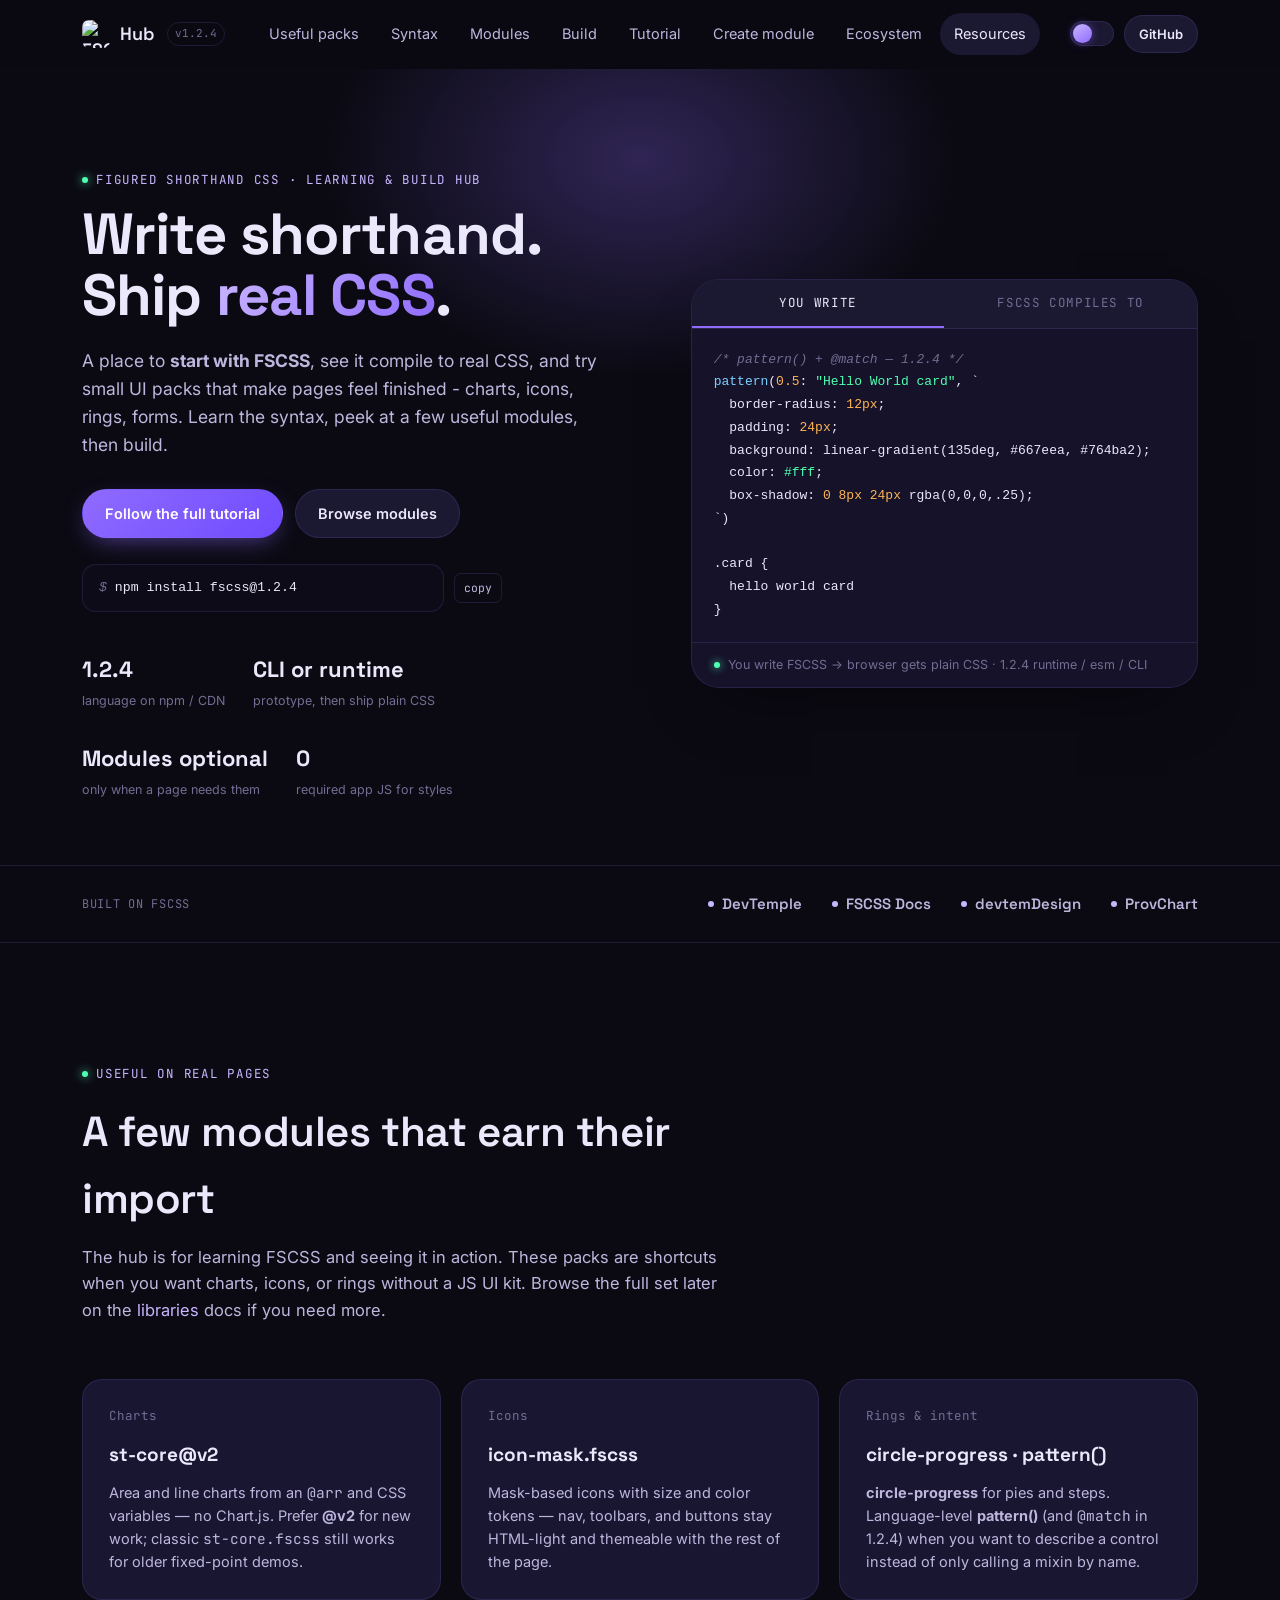
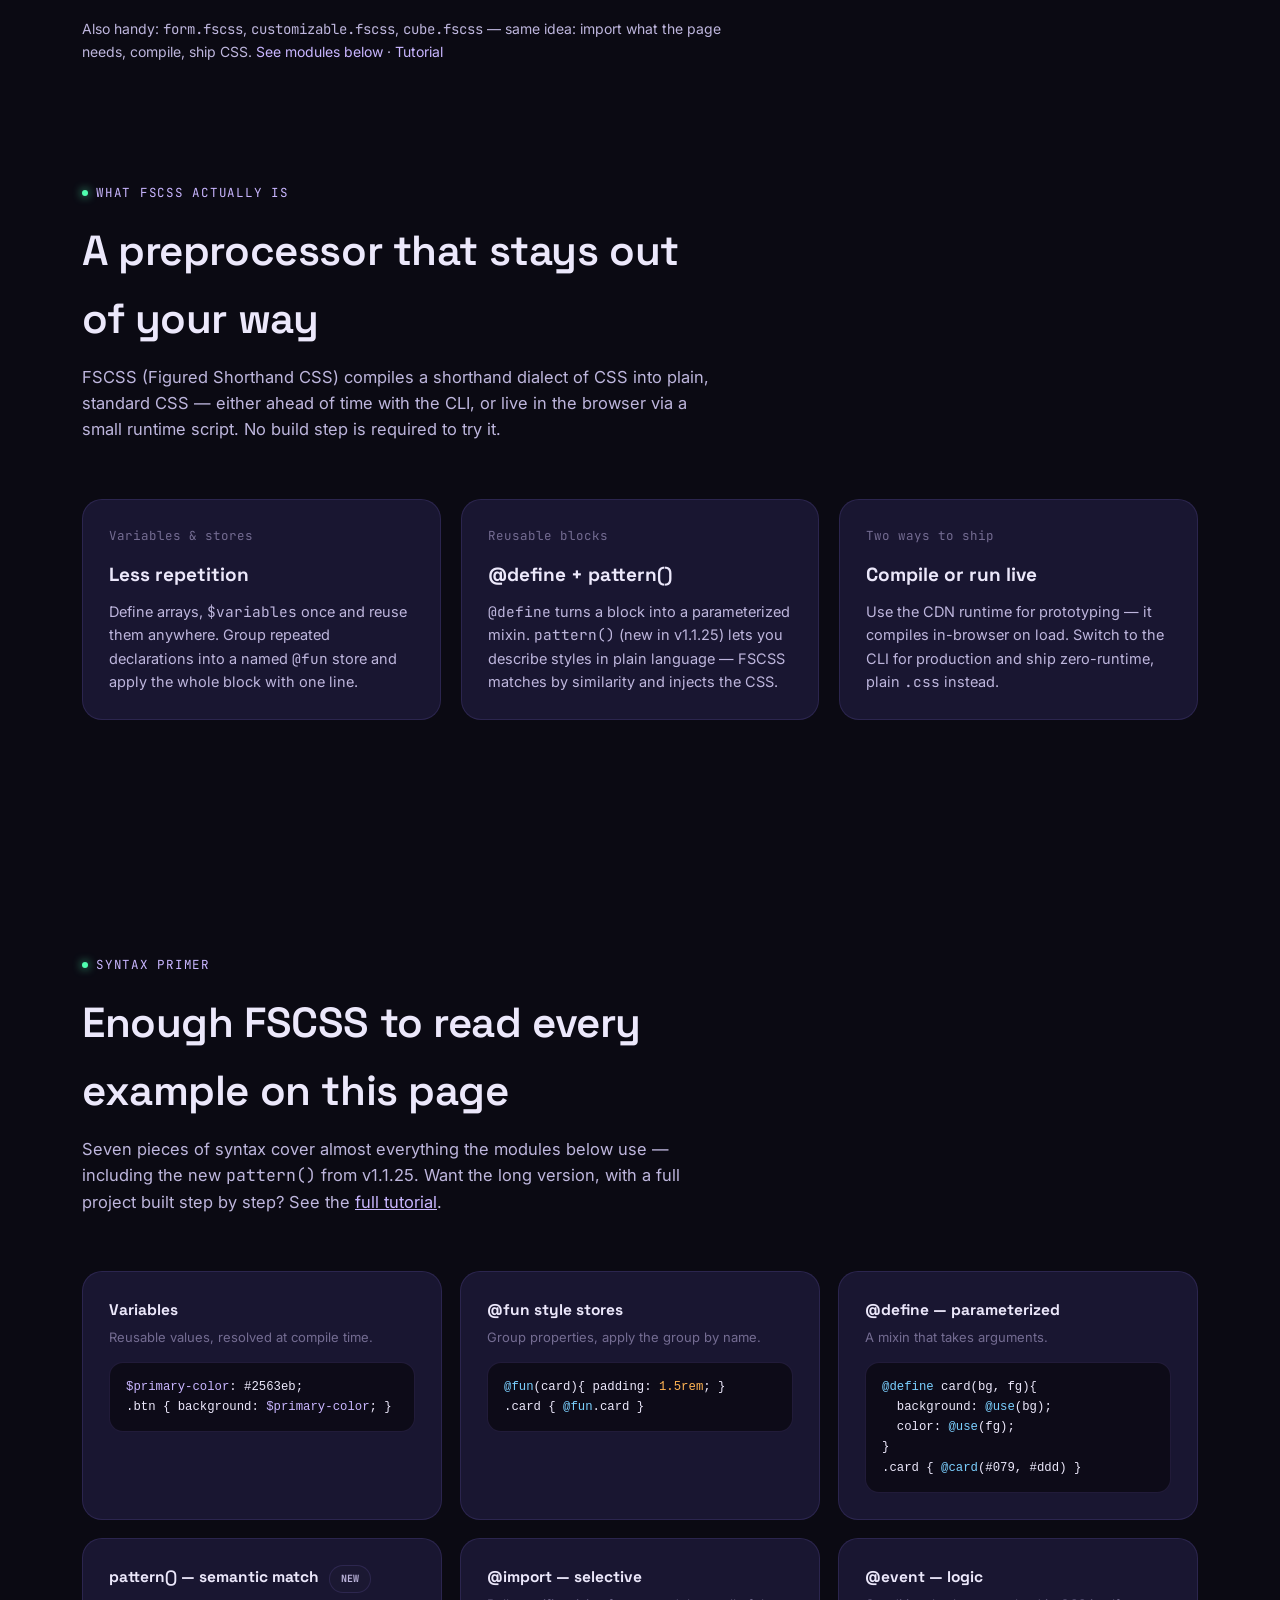
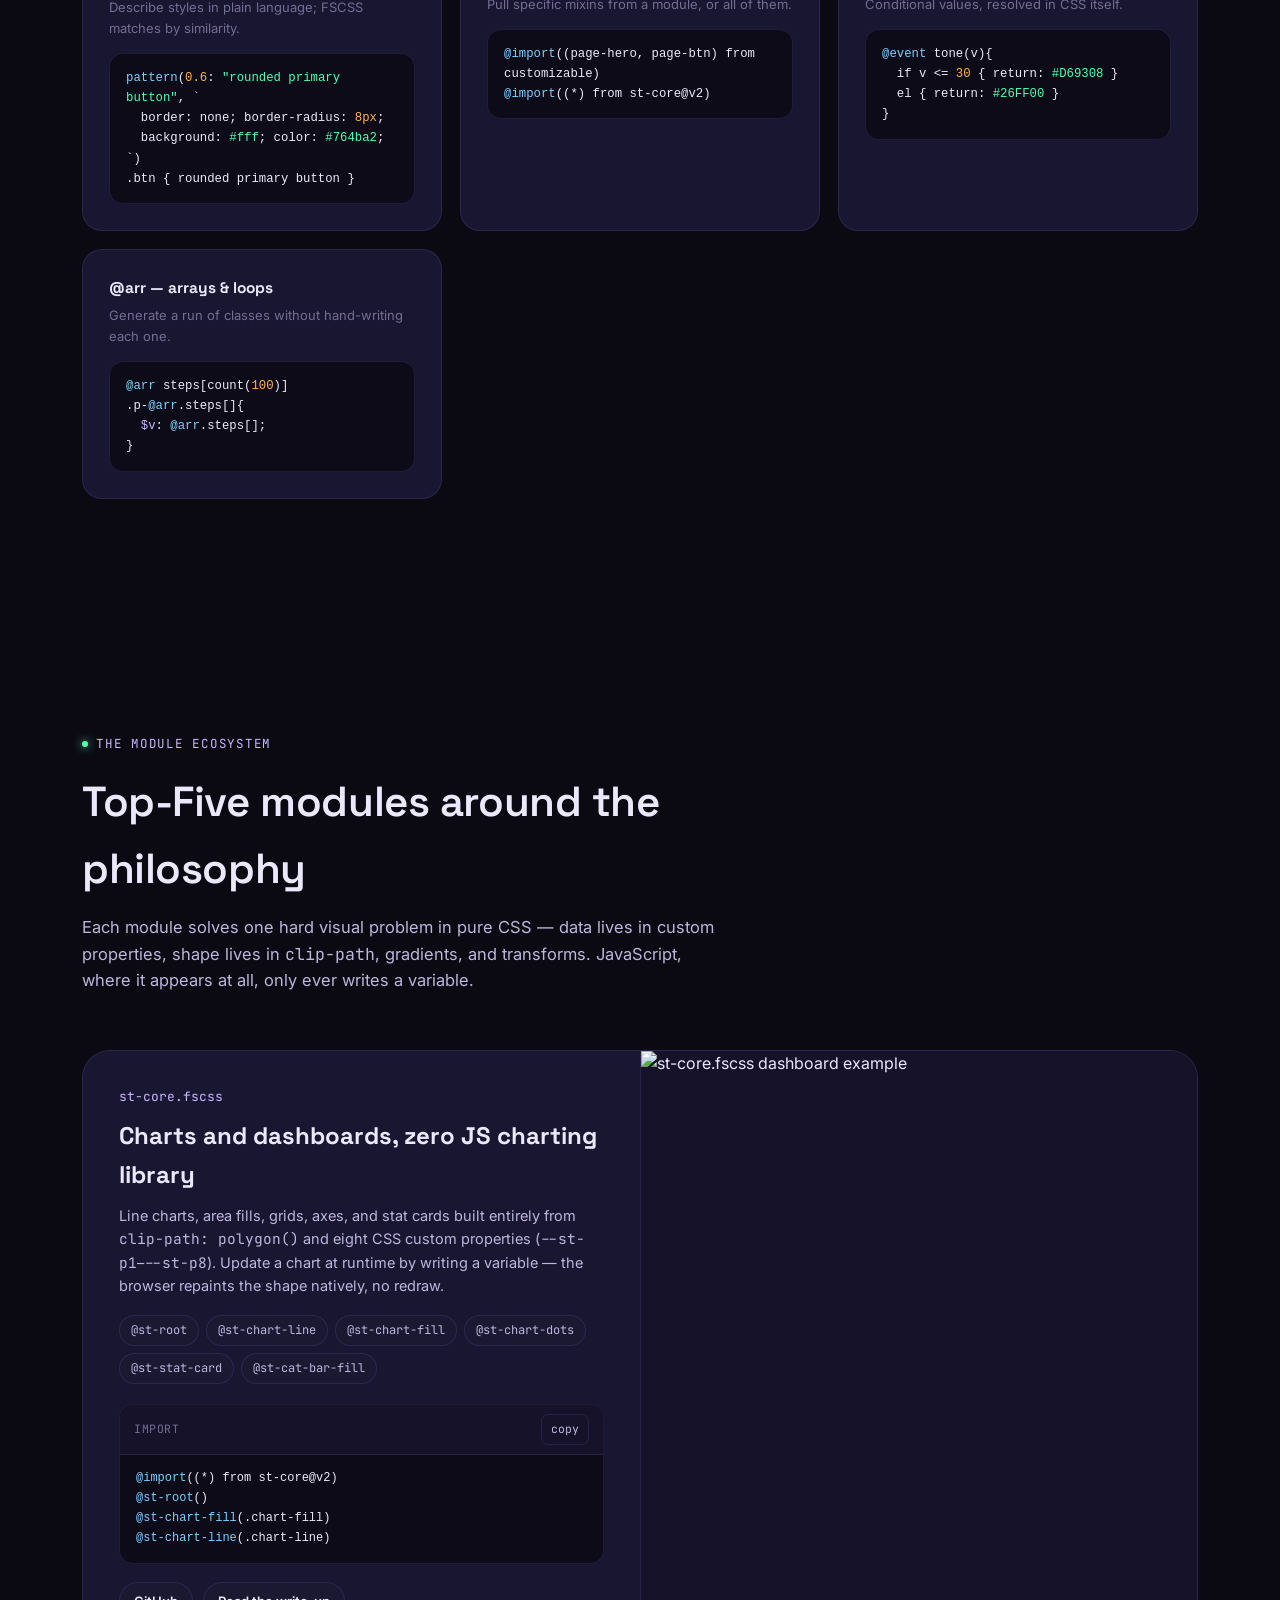
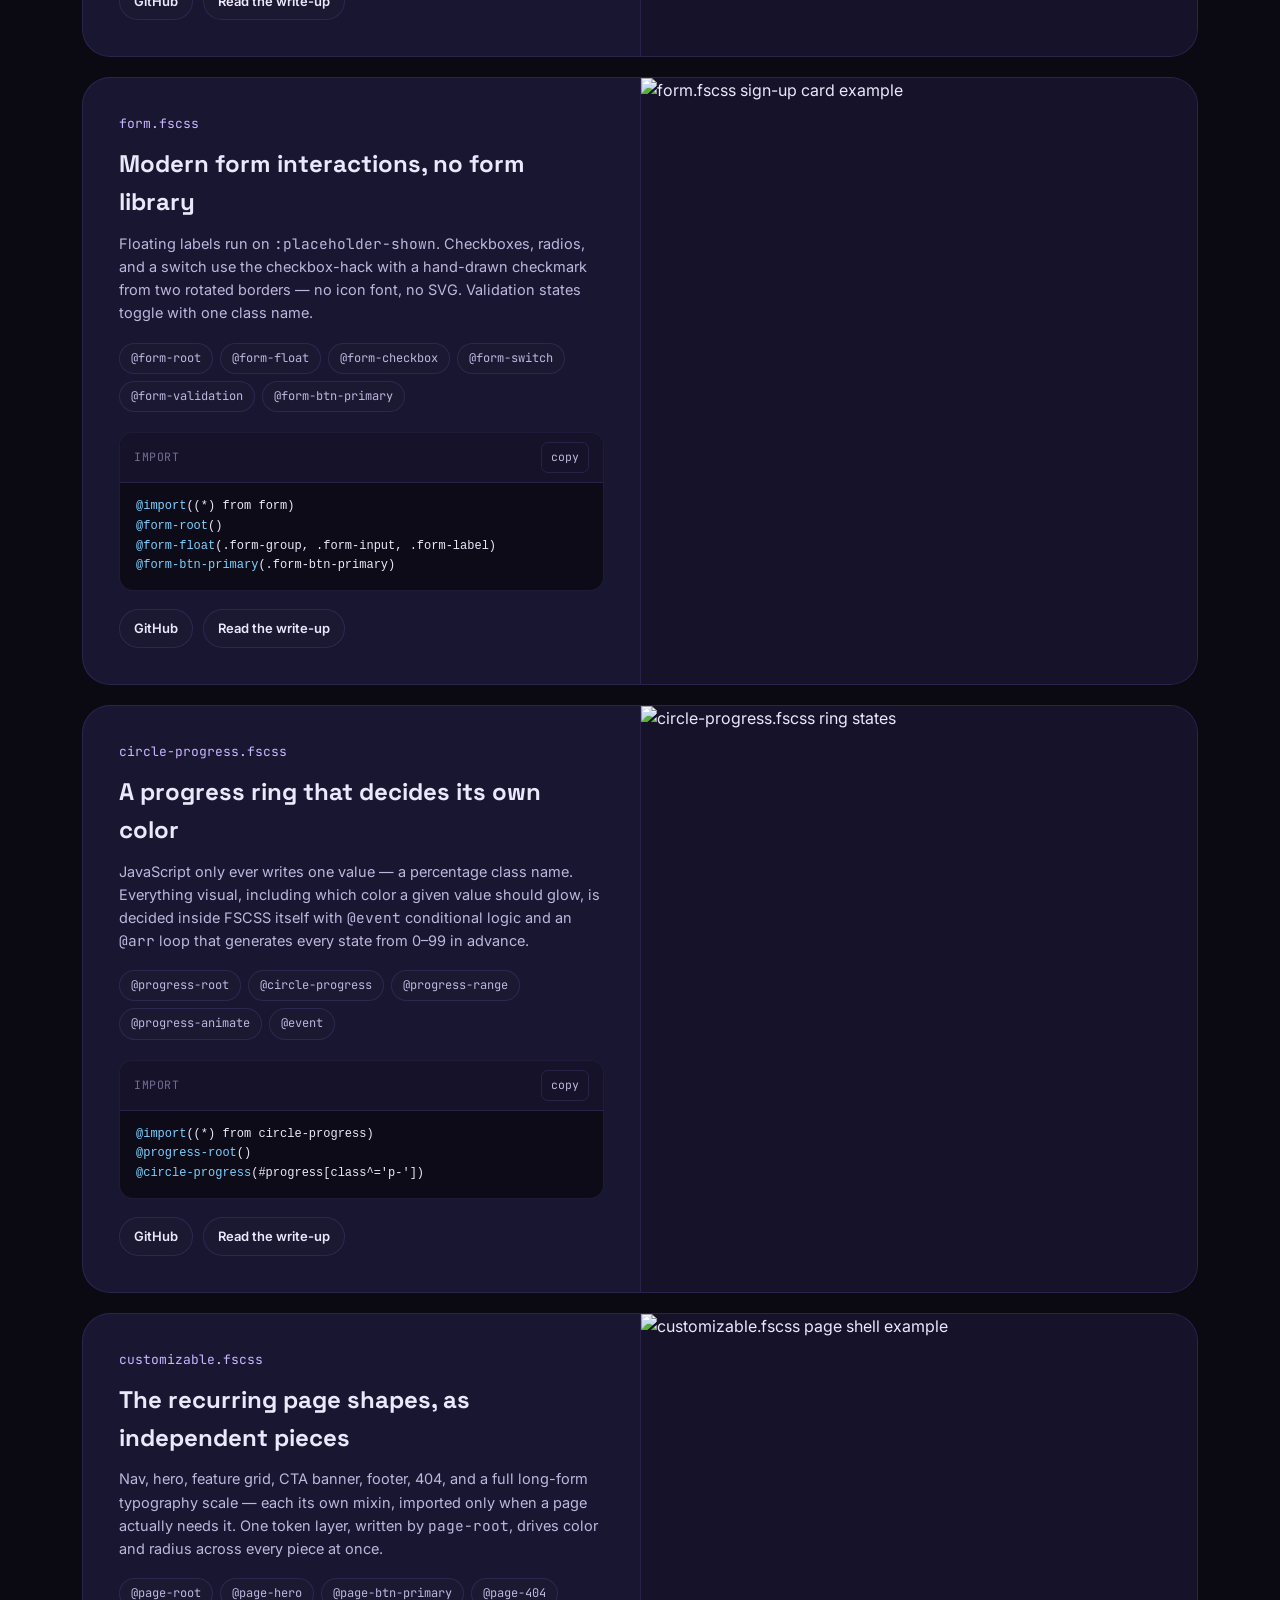
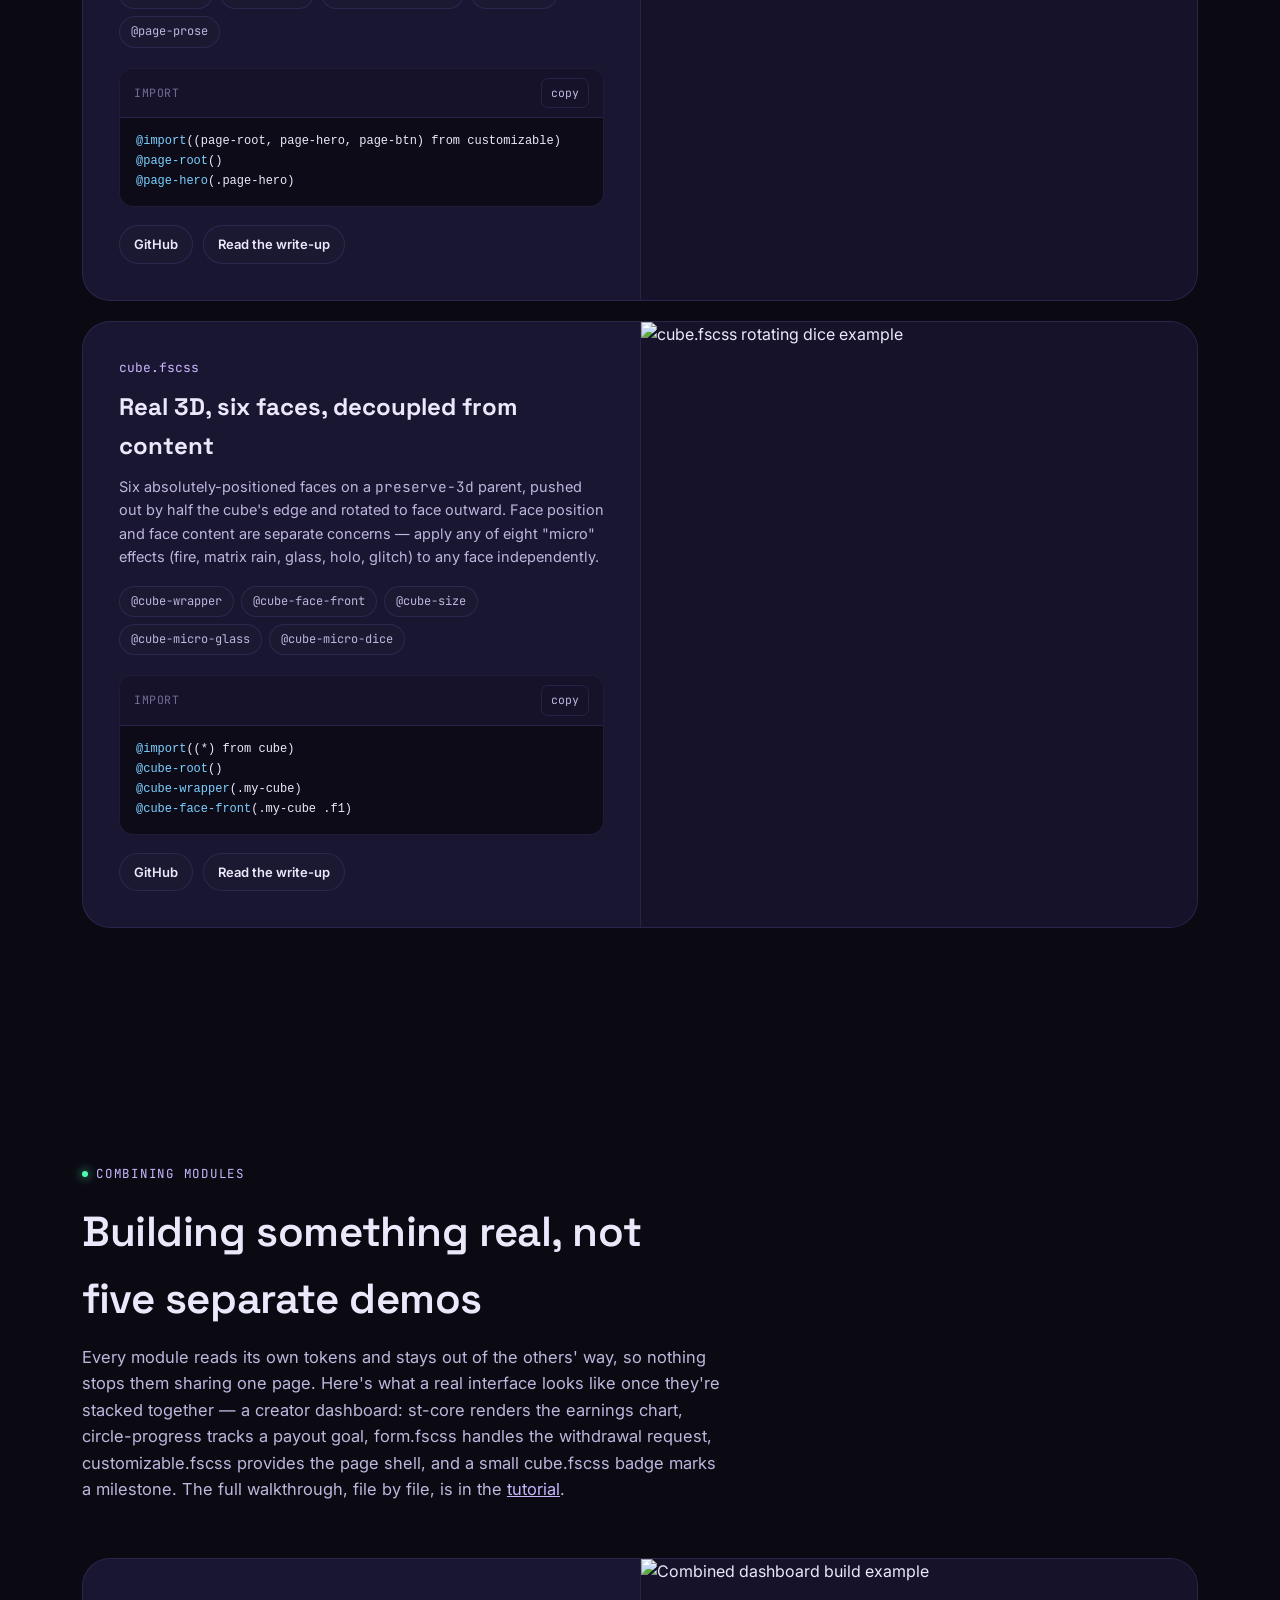
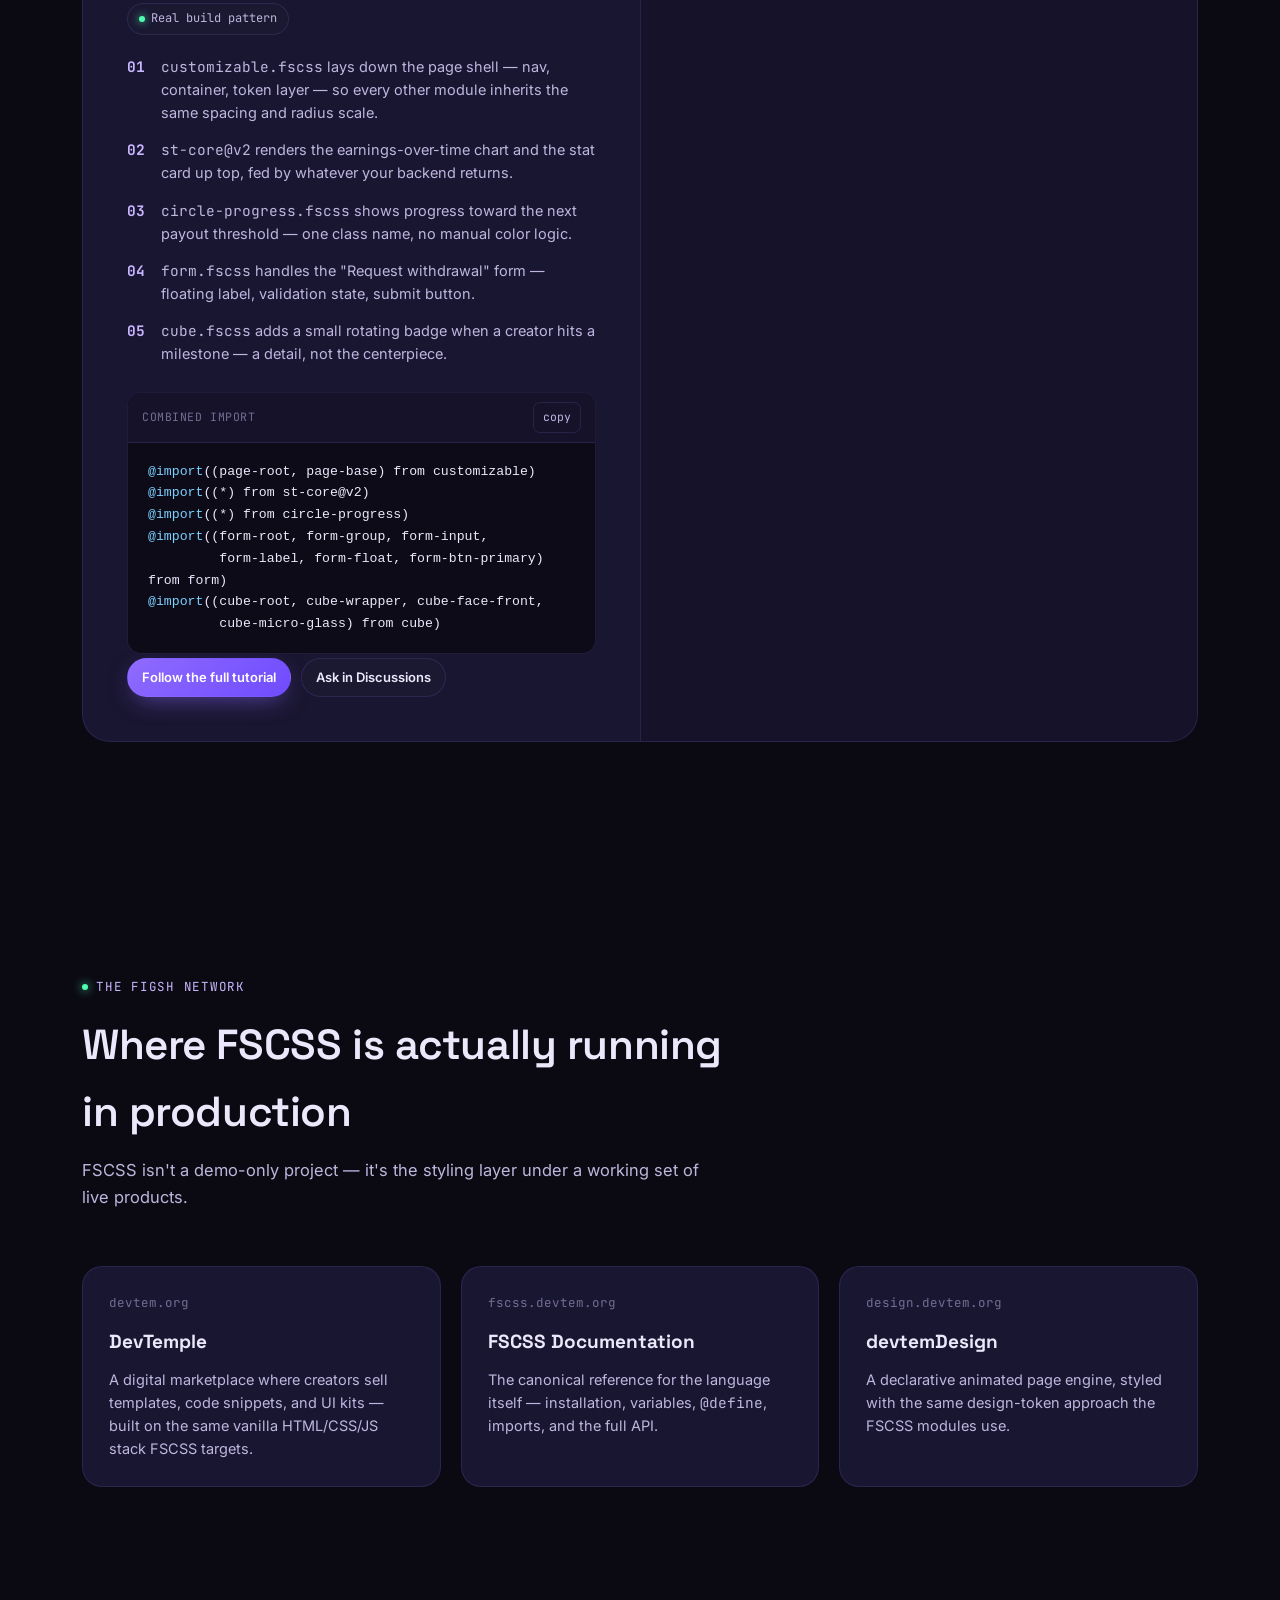
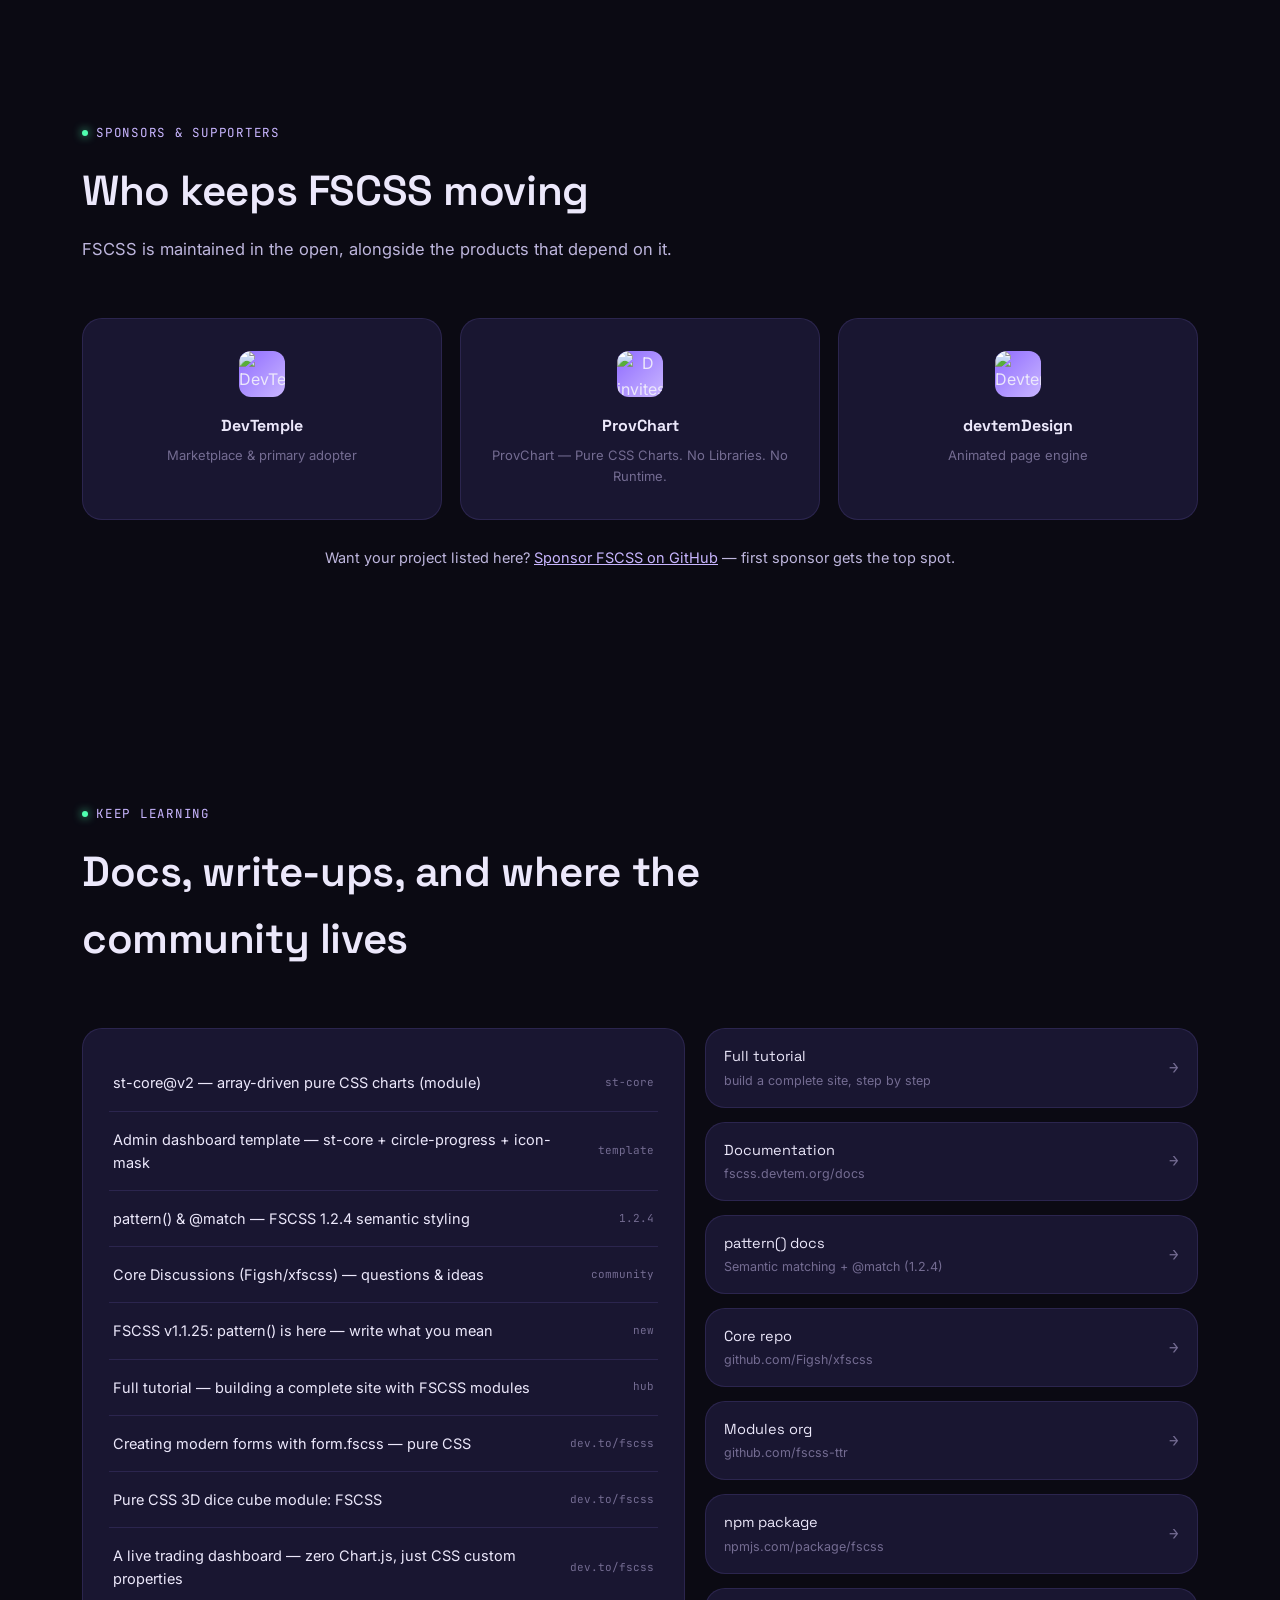
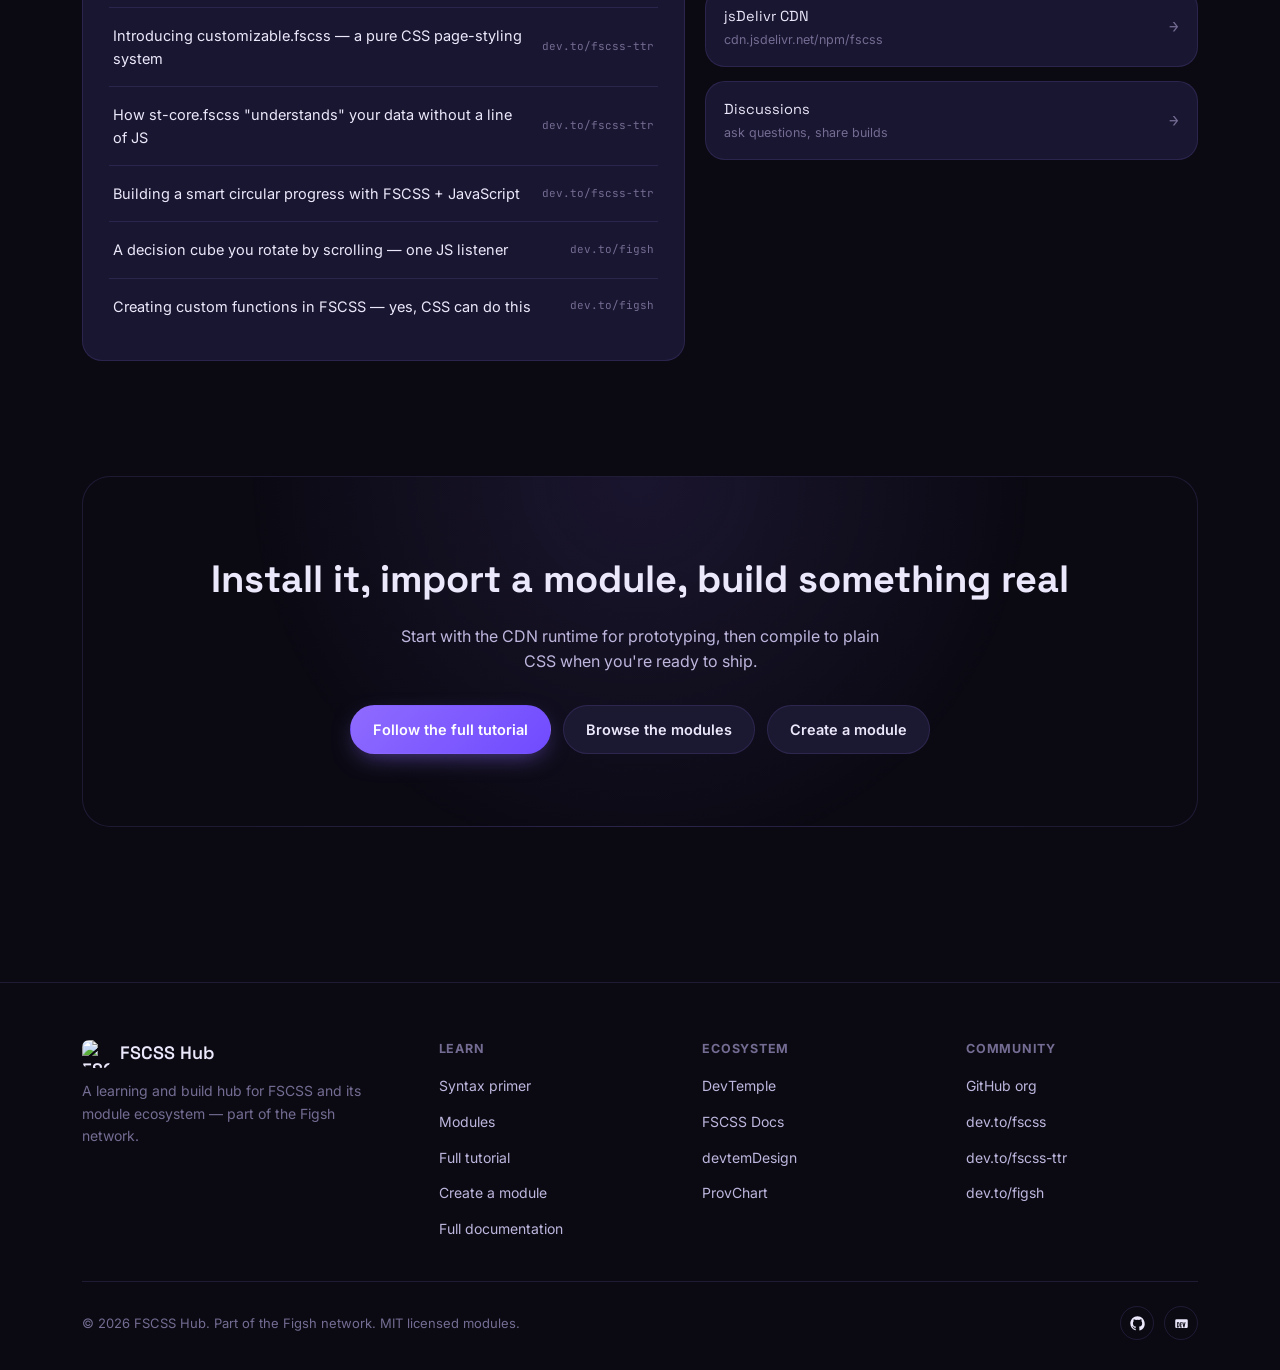
==== commit 8503ea68: "Update index.html" ====
--- a/index.html
+++ b/index.html
@@ -1,11 +1,10 @@
-
 <!DOCTYPE html>
 <html lang="en">
 <head>
   <meta charset="UTF-8">
   <meta name="viewport" content="width=device-width, initial-scale=1.0">
   <title>FSCSS Hub — Learn, combine, and ship with the FSCSS ecosystem</title>
-  <meta name="description" content="A hands-on hub for learning FSCSS and its modules — st-core, form, circle-progress, customizable, and cube — and combining them into real interfaces.">
+  <meta name="description" content="Learn FSCSS, see it compile to real CSS, and try a few pure-CSS modules that power real UI — charts, icons, rings, forms.">
 
   <!-- SEO / Canonical -->
   <link rel="canonical" href="https://hub.devtem.org/">
@@ -173,10 +172,11 @@
 <header class="site-nav">
   <div class="wrap">
     <a href="/" class="brand">
-      <img src="https://fscss.devtem.org/assets/images/fscss.png" alt="FSCSS">Hub <span class="v">v1.2.1</span>
+      <img src="https://fscss.devtem.org/assets/images/fscss.png" alt="FSCSS">Hub <span class="v">v1.2.4</span>
     </a>
 
     <nav class="nav-links" data-nav-links>
+      <a href="#notable">Useful packs</a>
       <a href="#syntax">Syntax</a>
       <a href="#modules">Modules</a>
       <a href="#combine">Build</a>
@@ -205,7 +205,7 @@
       <div data-reveal>
         <span class="eyebrow">Figured Shorthand CSS · Learning &amp; build hub</span>
         <h1>Write shorthand.<br>Ship <em>real CSS</em>.</h1>
-        <p class="lead">A hands-on home for the FSCSS ecosystem — the language itself, plus the modules built on top of it: charts, forms, progress rings, page shells, and 3D. Learn the syntax, then combine the modules into things that actually ship.</p>
+        <p class="lead">A place to <strong>start with FSCSS</strong>, see it compile to real CSS, and try small UI packs that make pages feel finished - charts, icons, rings, forms. Learn the syntax, peek at a few useful modules, then build.</p>
 
         <div class="hero-cta">
           <a class="btn btn-primary" href="tutorial">Follow the full tutorial</a>
@@ -214,16 +214,16 @@
 
         <div class="install-line">
           <div class="code">
-            <pre><span class="tok-com">$</span> npm install fscss</pre>
+            <pre><span class="tok-com">$</span> npm install fscss@1.2.4</pre>
           </div>
           <button class="copy-btn" data-copy>copy</button>
         </div>
 
         <div class="hero-stats">
-          <div><b>10+</b><span>modules in the ecosystem</span></div>
-          <div><b>~10kb</b><span>CDN runtime</span></div>
-          <div><b>~0.5kb</b><span>compiled, per module</span></div>
-          <div><b>0</b><span>required JS runtime</span></div>
+          <div><b>1.2.4</b><span>language on npm / CDN</span></div>
+          <div><b>CLI or runtime</b><span>prototype, then ship plain CSS</span></div>
+          <div><b>Modules optional</b><span>only when a page needs them</span></div>
+          <div><b>0</b><span>required app JS for styles</span></div>
         </div>
       </div>
 
@@ -234,7 +234,7 @@
             <button data-tab="get">FSCSS compiles to</button>
           </div>
           <div class="demo-body">
-            <div class="demo-pane is-active" data-pane="write"><pre style="margin:0; white-space:pre-wrap;"><span class="tok-com">/* NEW in v1.1.25 — pattern() */</span>
+            <div class="demo-pane is-active" data-pane="write"><pre style="margin:0; white-space:pre-wrap;"><span class="tok-com">/* pattern() + @match — 1.2.4 */</span>
 <span class="tok-at">pattern</span>(<span class="tok-num">0.5</span>: <span class="tok-str">"Hello World card"</span>, `
   border-radius: <span class="tok-num">12px</span>;
   padding: <span class="tok-num">24px</span>;
@@ -255,7 +255,7 @@
   box-shadow: <span class="tok-num">0 8px 24px</span> rgba(0,0,0,.25);
 }</pre></div>
           </div>
-          <div class="demo-foot"><span class="dot"></span> pattern() since v1.1.25 · runtime.js / esm.js entry points in v1.2.x</div>
+          <div class="demo-foot"><span class="dot"></span> You write FSCSS → browser gets plain CSS · 1.2.4 runtime / esm / CLI</div>
         </div>
       </div>
     </div>
@@ -269,10 +269,45 @@
         <a href="https://devtem.org" target="_blank" rel="noopener"><span class="dot"></span>DevTemple</a>
         <a href="https://fscss.devtem.org" target="_blank" rel="noopener"><span class="dot"></span>FSCSS Docs</a>
         <a href="https://design.devtem.org" target="_blank" rel="noopener"><span class="dot"></span>devtemDesign</a>
-        <a href="https://invites.devtem.org" target="_blank" rel="noopener"><span class="dot"></span>D Invites</a>
+        <a href="https://chart.devtem.org" target="_blank" rel="noopener"><span class="dot"></span>ProvChart</a>
       </div>
     </div>
   </div>
+
+
+
+  <!-- ====================== USEFUL PACKS (not a library index) =================== -->
+  <section class="section" id="notable" style="padding-bottom: 0;">
+    <div class="wrap">
+      <div class="section-head" data-reveal>
+        <span class="eyebrow">Useful on real pages</span>
+        <h2>A few modules that earn their import</h2>
+        <p>The hub is for learning FSCSS and seeing it in action. These packs are shortcuts when you want charts, icons, or rings without a JS UI kit. Browse the full set later on the <a href="https://fscss.devtem.org/libraries" target="_blank" rel="noopener" style="color:var(--accent-2);">libraries</a> docs if you need more.</p>
+      </div>
+      <div class="pillars">
+        <div class="card pillar" data-reveal>
+          <div class="pillar-num">Charts</div>
+          <h3>st-core@v2</h3>
+          <p>Area and line charts from an <code class="mono">@arr</code> and CSS variables — no Chart.js. Prefer <strong>@v2</strong> for new work; classic <code class="mono">st-core.fscss</code> still works for older fixed-point demos.</p>
+        </div>
+        <div class="card pillar" data-reveal>
+          <div class="pillar-num">Icons</div>
+          <h3>icon-mask.fscss</h3>
+          <p>Mask-based icons with size and color tokens — nav, toolbars, and buttons stay HTML-light and themeable with the rest of the page.</p>
+        </div>
+        <div class="card pillar" data-reveal>
+          <div class="pillar-num">Rings &amp; intent</div>
+          <h3>circle-progress · pattern()</h3>
+          <p><strong>circle-progress</strong> for pies and steps. Language-level <strong>pattern()</strong> (and <code class="mono">@match</code> in 1.2.4) when you want to describe a control instead of only calling a mixin by name.</p>
+        </div>
+      </div>
+      <p data-reveal style="margin-top: 18px; font-size: 14px; color: var(--text-dim); max-width: 640px;">
+        Also handy: <code class="mono">form.fscss</code>, <code class="mono">customizable.fscss</code>, <code class="mono">cube.fscss</code> — same idea: import what the page needs, compile, ship CSS.
+        <a href="#modules" style="color:var(--accent-2);">See modules below</a> ·
+        <a href="tutorial" style="color:var(--accent-2);">Tutorial</a>
+      </p>
+    </div>
+  </section>
 
   <!-- ============================ WHAT IS ========================== -->
   <section class="section">
@@ -287,7 +322,7 @@
         <div class="card pillar" data-reveal>
           <div class="pillar-num">Variables &amp; stores</div>
           <h3>Less repetition</h3>
-          <p>Define <code class="mono">$variables</code> once and reuse them anywhere. Group repeated declarations into a named <code class="mono">@fun</code> store and apply the whole block with one line.</p>
+          <p>Define arrays, <code class="mono">$variables</code> once and reuse them anywhere. Group repeated declarations into a named <code class="mono">@fun</code> store and apply the whole block with one line.</p>
         </div>
         <div class="card pillar" data-reveal>
           <div class="pillar-num">Reusable blocks</div>
@@ -351,7 +386,7 @@
           <h4>@import — selective</h4>
           <p class="desc">Pull specific mixins from a module, or all of them.</p>
           <div class="code"><pre><span class="tok-at">@import</span>((page-hero, page-btn) from customizable)
-<span class="tok-at">@import</span>((*) from st-core)</pre></div>
+<span class="tok-at">@import</span>((*) from st-core@v2)</pre></div>
         </div>
 
         <div class="card primer-card" data-reveal>
@@ -402,7 +437,7 @@
             </div>
             <div class="code">
               <div class="code-head">import<button class="copy-btn" data-copy=".m-stcore">copy</button></div>
-              <pre class="m-stcore"><span class="tok-at">@import</span>((*) from st-core)
+              <pre class="m-stcore"><span class="tok-at">@import</span>((*) from st-core@v2)
 <span class="tok-at">@st-root</span>()
 <span class="tok-at">@st-chart-fill</span>(.chart-fill)
 <span class="tok-at">@st-chart-line</span>(.chart-line)</pre>
@@ -554,7 +589,7 @@
           <span class="pill live">Real build pattern</span>
           <ol>
             <li><b>01</b> <span><code class="mono">customizable.fscss</code> lays down the page shell — nav, container, token layer — so every other module inherits the same spacing and radius scale.</span></li>
-            <li><b>02</b> <span><code class="mono">st-core.fscss</code> renders the earnings-over-time chart and the stat card up top, fed by whatever your backend returns.</span></li>
+            <li><b>02</b> <span><code class="mono">st-core@v2</code> renders the earnings-over-time chart and the stat card up top, fed by whatever your backend returns.</span></li>
             <li><b>03</b> <span><code class="mono">circle-progress.fscss</code> shows progress toward the next payout threshold — one class name, no manual color logic.</span></li>
             <li><b>04</b> <span><code class="mono">form.fscss</code> handles the "Request withdrawal" form — floating label, validation state, submit button.</span></li>
             <li><b>05</b> <span><code class="mono">cube.fscss</code> adds a small rotating badge when a creator hits a milestone — a detail, not the centerpiece.</span></li>
@@ -563,7 +598,7 @@
           <div class="code" style="margin-top: 26px;">
             <div class="code-head">combined import<button class="copy-btn" data-copy=".m-combine">copy</button></div>
             <pre class="m-combine"><span class="tok-at">@import</span>((page-root, page-base) from customizable)
-<span class="tok-at">@import</span>((*) from st-core)
+<span class="tok-at">@import</span>((*) from st-core@v2)
 <span class="tok-at">@import</span>((*) from circle-progress)
 <span class="tok-at">@import</span>((form-root, form-group, form-input,
          form-label, form-float, form-btn-primary) from form)
@@ -573,7 +608,7 @@
 
           <div class="module-links" style="margin-top: 4px;">
             <a class="btn btn-primary btn-sm" href="tutorial">Follow the full tutorial</a>
-            <a class="btn btn-ghost btn-sm" href="https://github.com/fscss-ttr/FSCSS/discussions" target="_blank" rel="noopener">Ask in Discussions</a>
+            <a class="btn btn-ghost btn-sm" href="https://github.com/Figsh/xfscss/discussions" target="_blank" rel="noopener">Ask in Discussions</a>
           </div>
         </div>
 
@@ -655,6 +690,22 @@
       <div class="resource-grid">
         <div class="card article-list" data-reveal>
           <div class="article-row">
+            <a class="title" href="https://github.com/fscss-ttr/st-core.fscss" target="_blank" rel="noopener">st-core@v2 — array-driven pure CSS charts (module)</a>
+            <span class="tag">st-core</span>
+          </div>
+          <div class="article-row">
+            <a class="title" href="https://hub.devtem.org/st-core.fscss/templates/admin-dashboard/" target="_blank" rel="noopener">Admin dashboard template — st-core + circle-progress + icon-mask</a>
+            <span class="tag">template</span>
+          </div>
+          <div class="article-row">
+            <a class="title" href="https://fscss.devtem.org/pattern" target="_blank" rel="noopener">pattern() &amp; @match — FSCSS 1.2.4 semantic styling</a>
+            <span class="tag">1.2.4</span>
+          </div>
+          <div class="article-row">
+            <a class="title" href="https://github.com/Figsh/xfscss/discussions" target="_blank" rel="noopener">Core Discussions (Figsh/xfscss) — questions &amp; ideas</a>
+            <span class="tag">community</span>
+          </div>
+          <div class="article-row">
             <a class="title" href="https://dev.to/fscss/fscss-v1125-pattern-is-here-5e5f" target="_blank" rel="noopener">FSCSS v1.1.25: pattern() is here — write what you mean</a>
             <span class="tag">new</span>
           </div>
@@ -706,11 +757,15 @@
             <span class="mono muted">&rarr;</span>
           </a>
           <a class="card link-card" href="https://fscss.devtem.org/pattern" target="_blank" rel="noopener">
-            <div><div class="l-name">pattern() docs</div><div class="l-desc">Semantic matching — new in v1.1.25</div></div>
+            <div><div class="l-name">pattern() docs</div><div class="l-desc">Semantic matching + @match (1.2.4)</div></div>
             <span class="mono muted">&rarr;</span>
           </a>
-          <a class="card link-card" href="https://github.com/fscss-ttr/FSCSS" target="_blank" rel="noopener">
-            <div><div class="l-name">Core repo</div><div class="l-desc">github.com/fscss-ttr/FSCSS</div></div>
+          <a class="card link-card" href="https://github.com/Figsh/xfscss" target="_blank" rel="noopener">
+            <div><div class="l-name">Core repo</div><div class="l-desc">github.com/Figsh/xfscss</div></div>
+            <span class="mono muted">&rarr;</span>
+          </a>
+          <a class="card link-card" href="https://github.com/fscss-ttr" target="_blank" rel="noopener">
+            <div><div class="l-name">Modules org</div><div class="l-desc">github.com/fscss-ttr</div></div>
             <span class="mono muted">&rarr;</span>
           </a>
           <a class="card link-card" href="https://www.npmjs.com/package/fscss" target="_blank" rel="noopener">
@@ -721,7 +776,7 @@
             <div><div class="l-name">jsDelivr CDN</div><div class="l-desc">cdn.jsdelivr.net/npm/fscss</div></div>
             <span class="mono muted">&rarr;</span>
           </a>
-          <a class="card link-card" href="https://github.com/fscss-ttr/FSCSS/discussions" target="_blank" rel="noopener">
+          <a class="card link-card" href="https://github.com/Figsh/xfscss/discussions" target="_blank" rel="noopener">
             <div><div class="l-name">Discussions</div><div class="l-desc">ask questions, share builds</div></div>
             <span class="mono muted">&rarr;</span>
           </a>
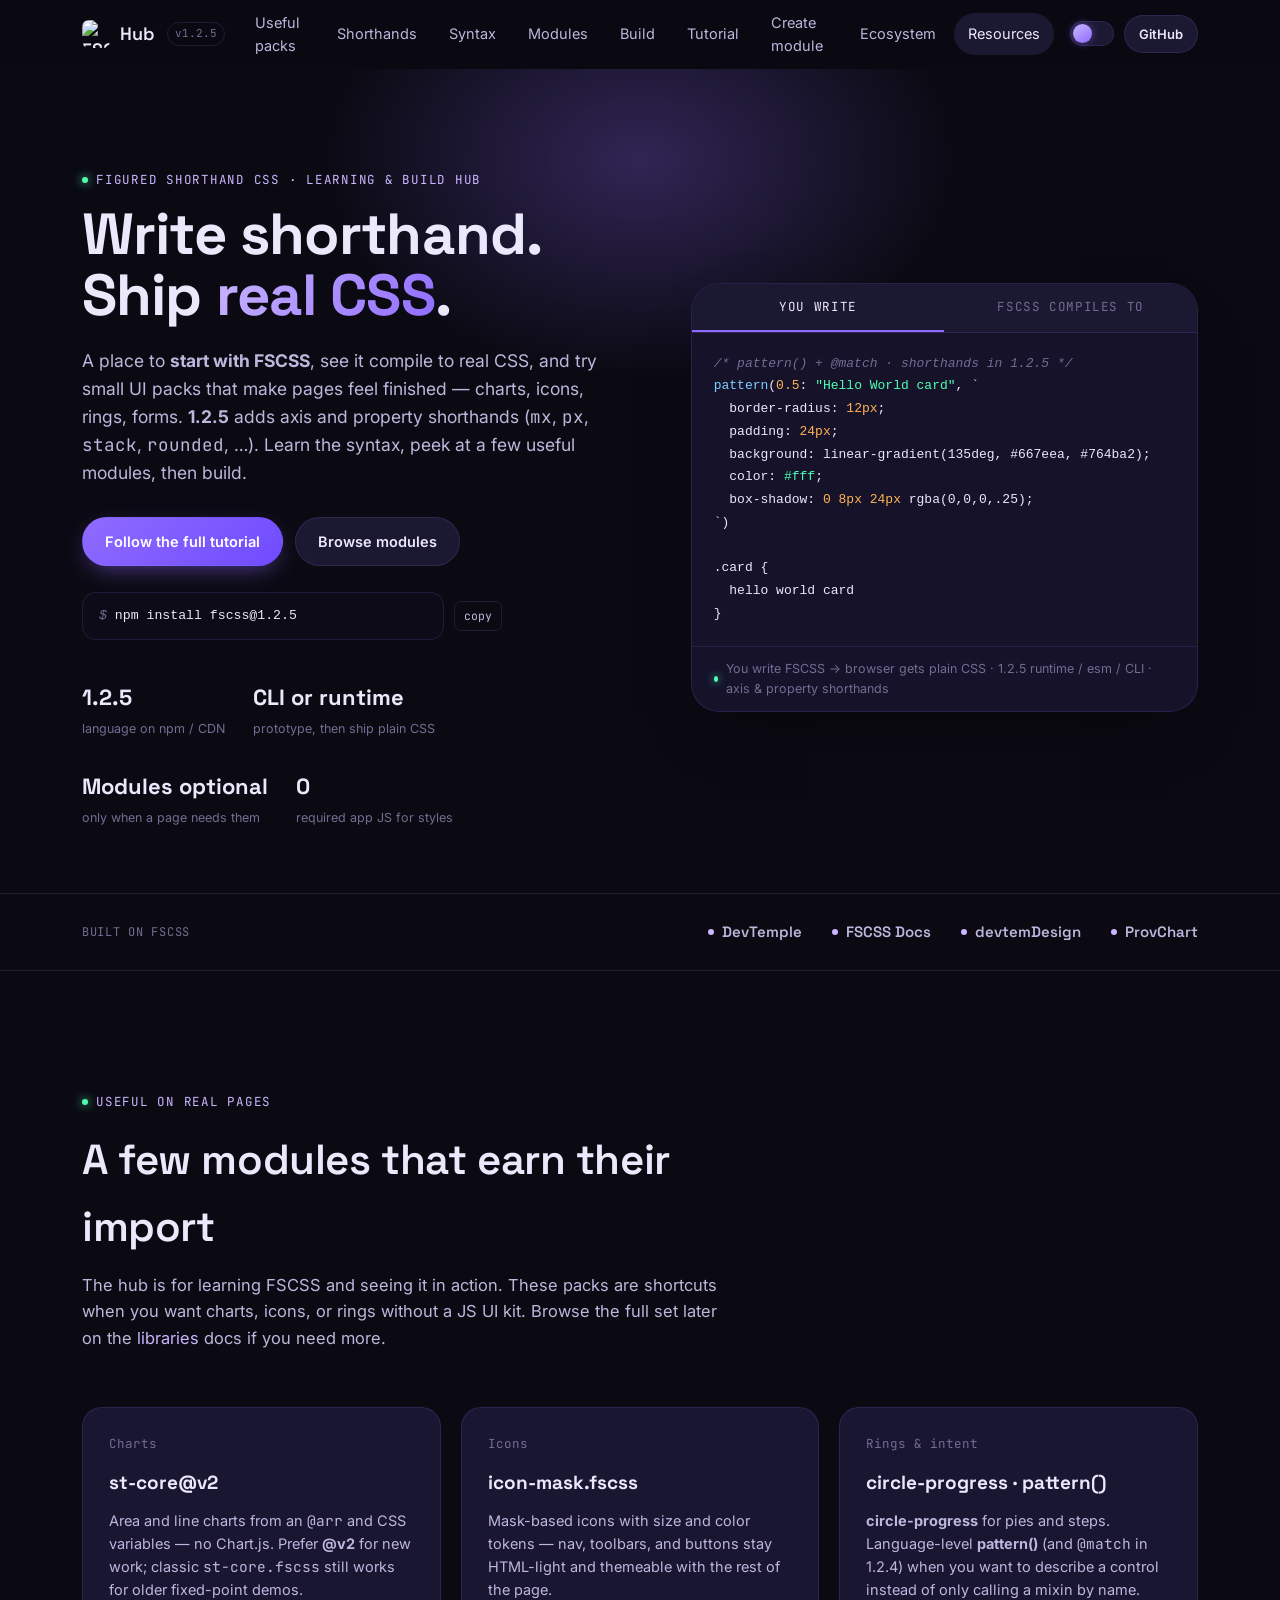
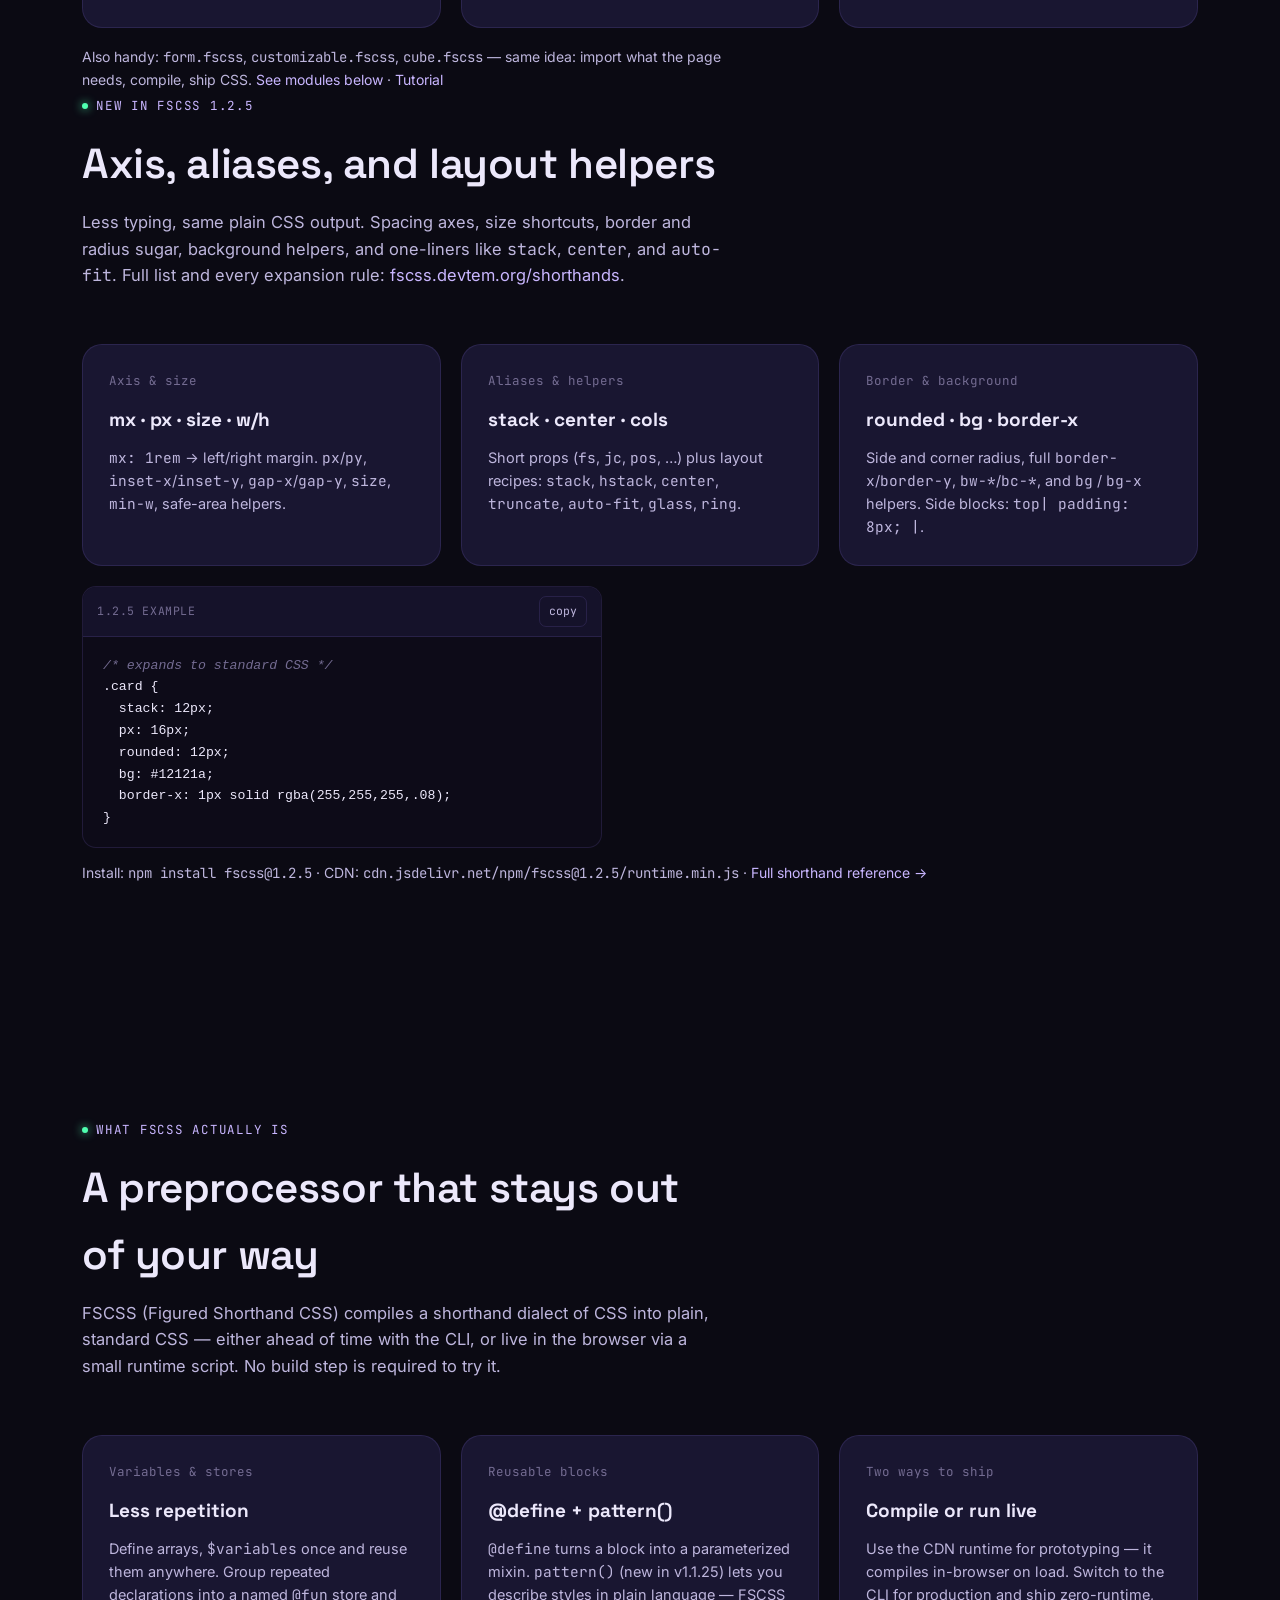
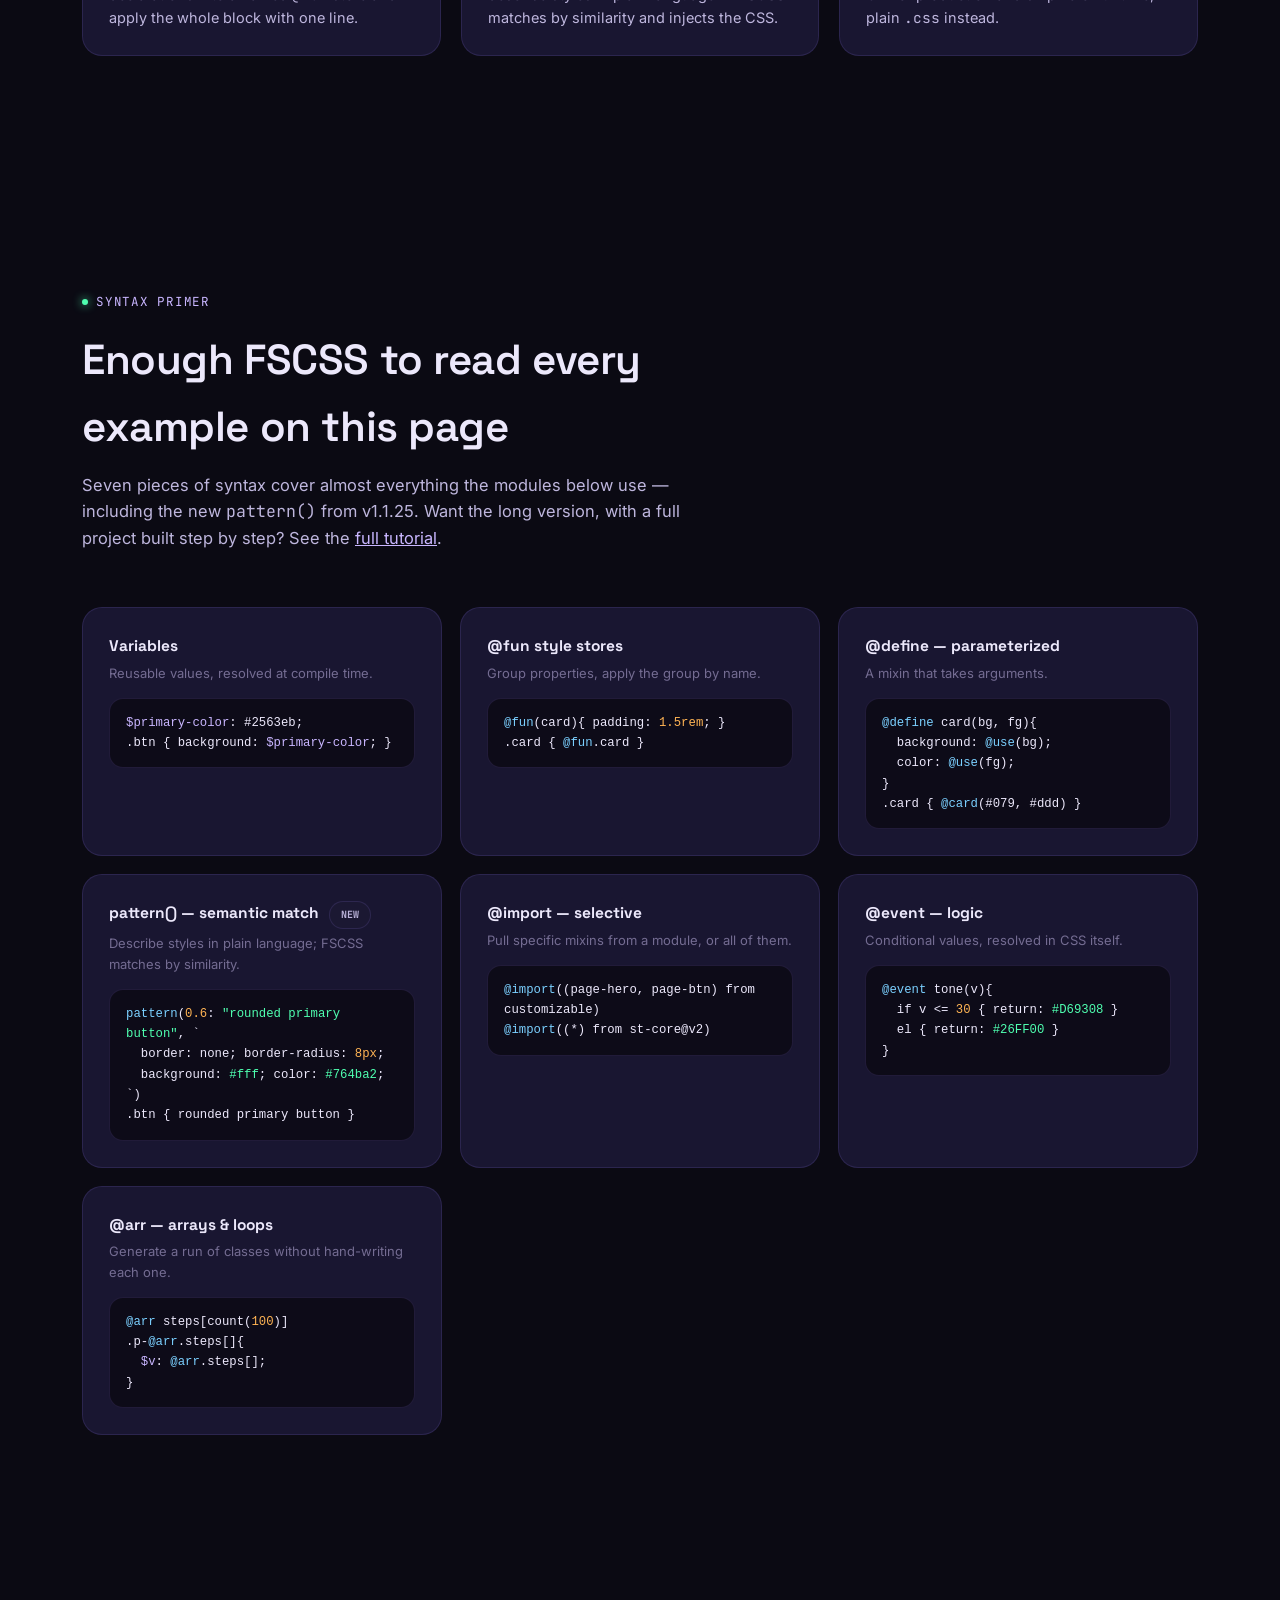
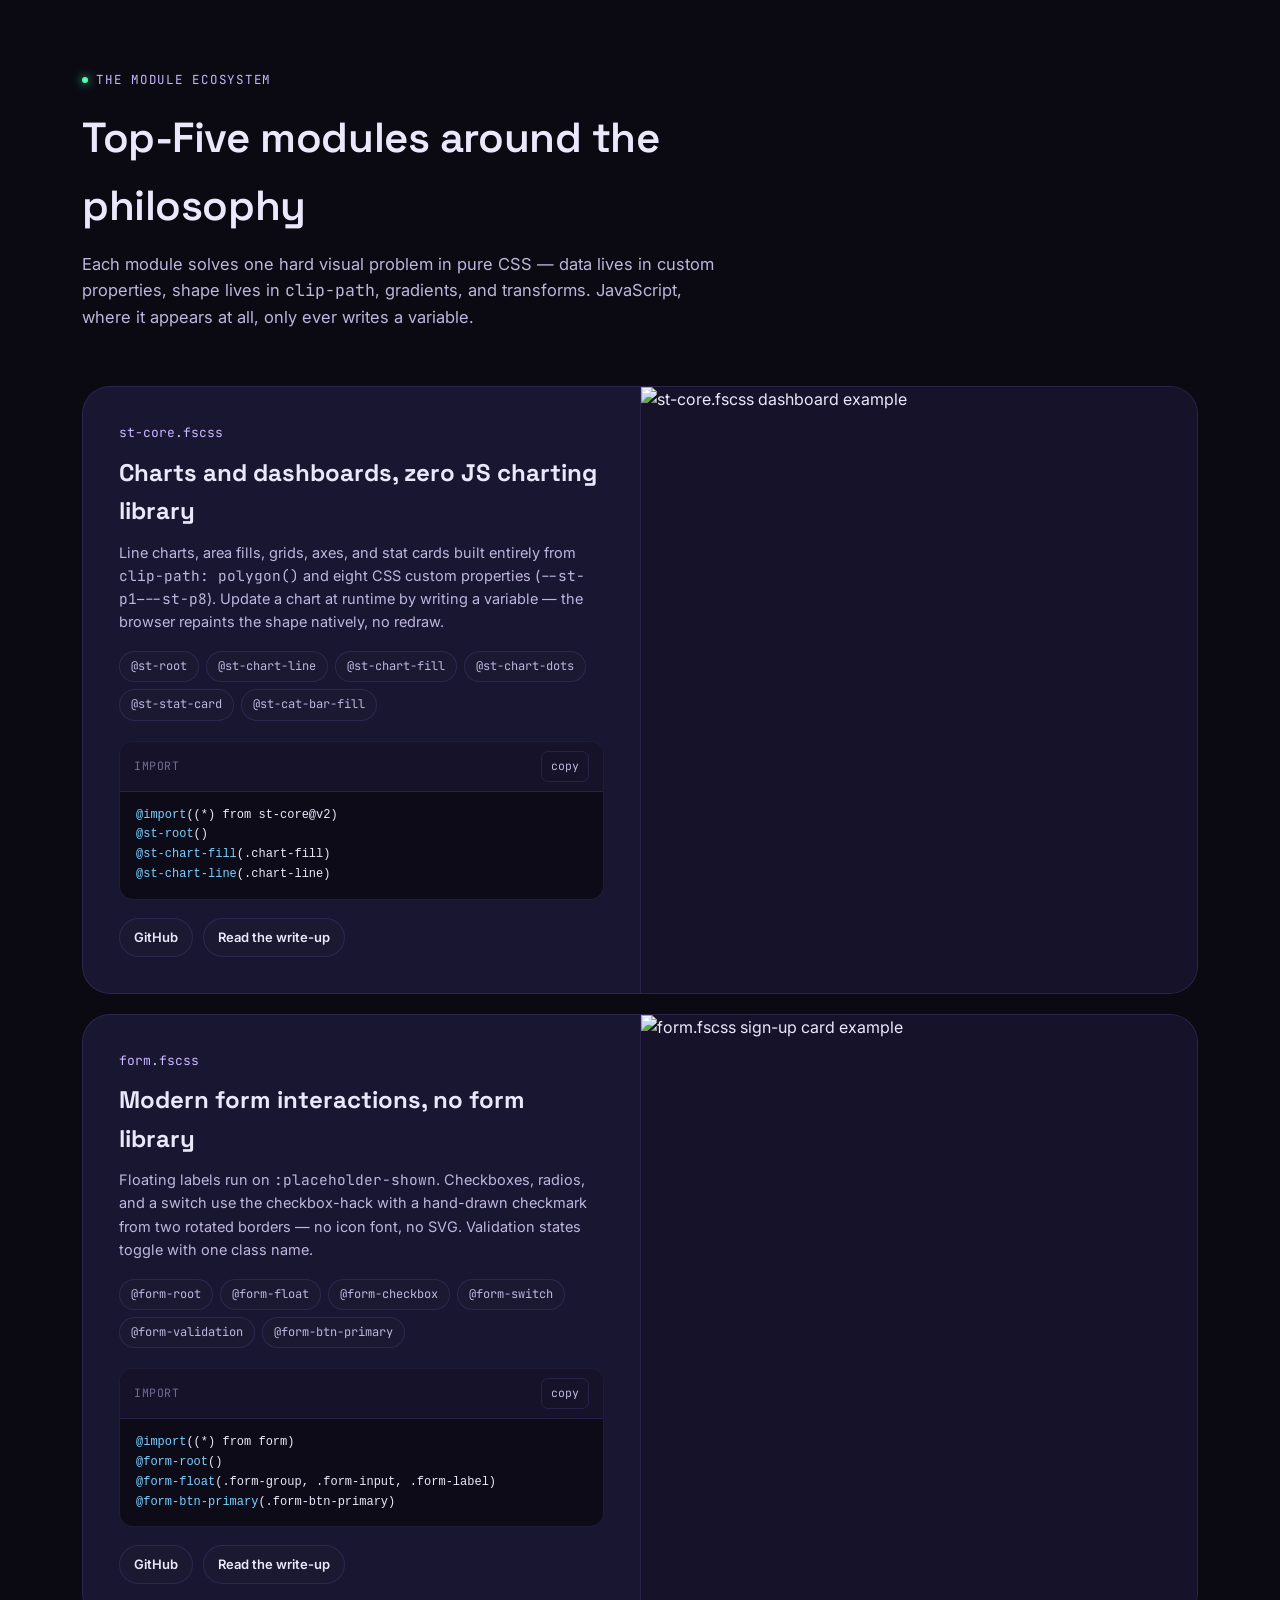
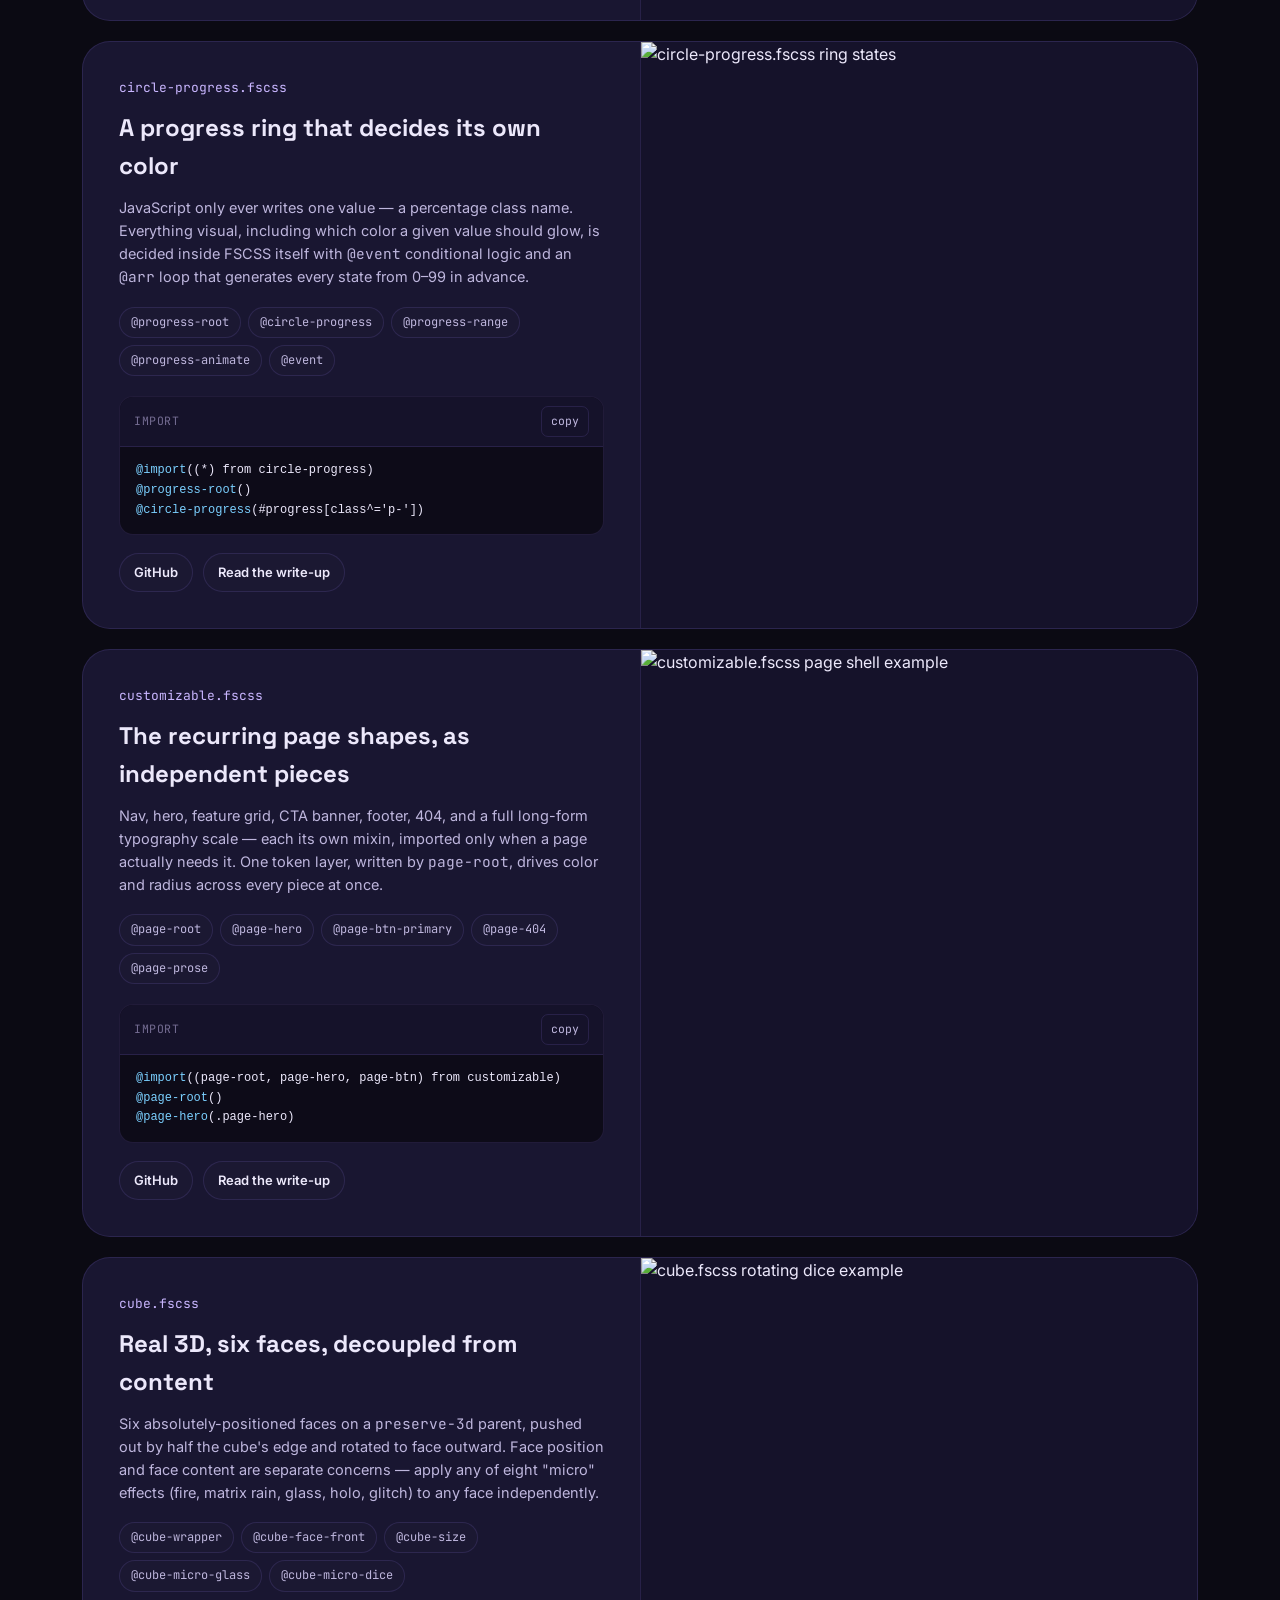
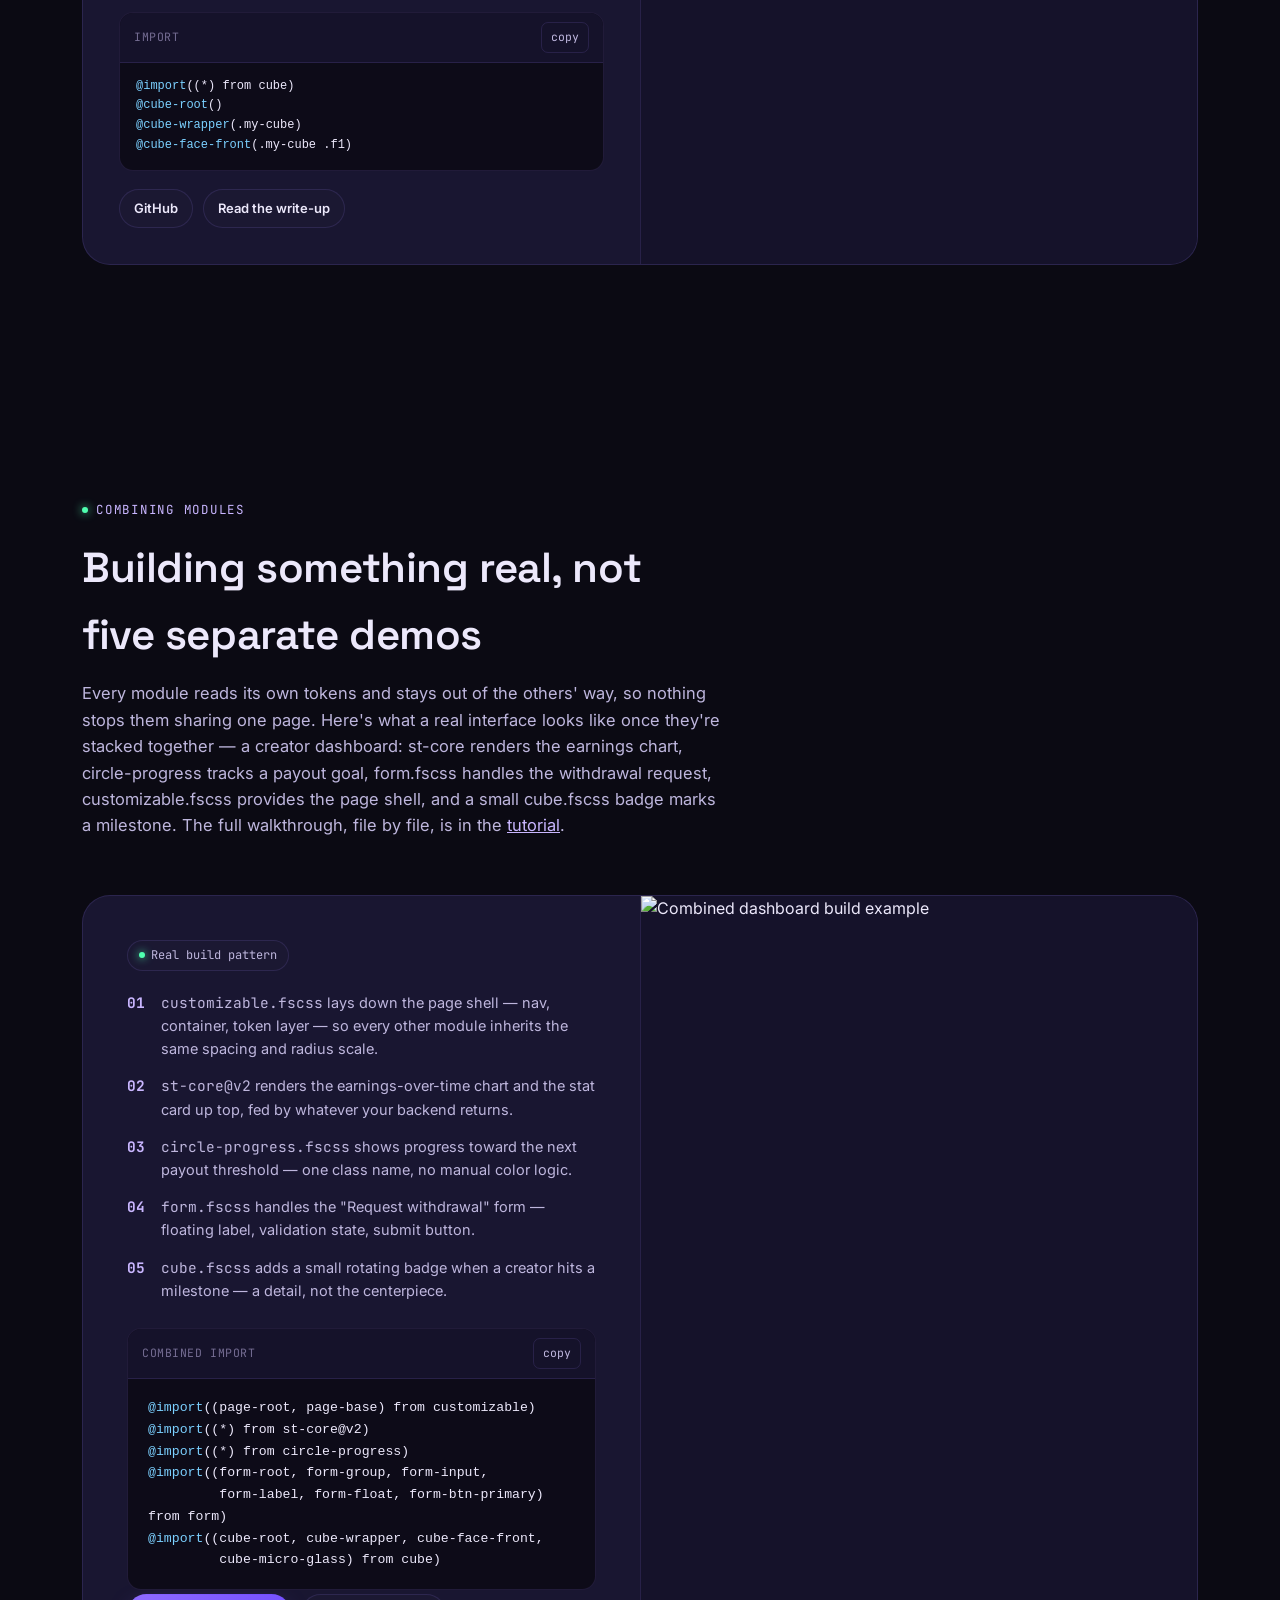
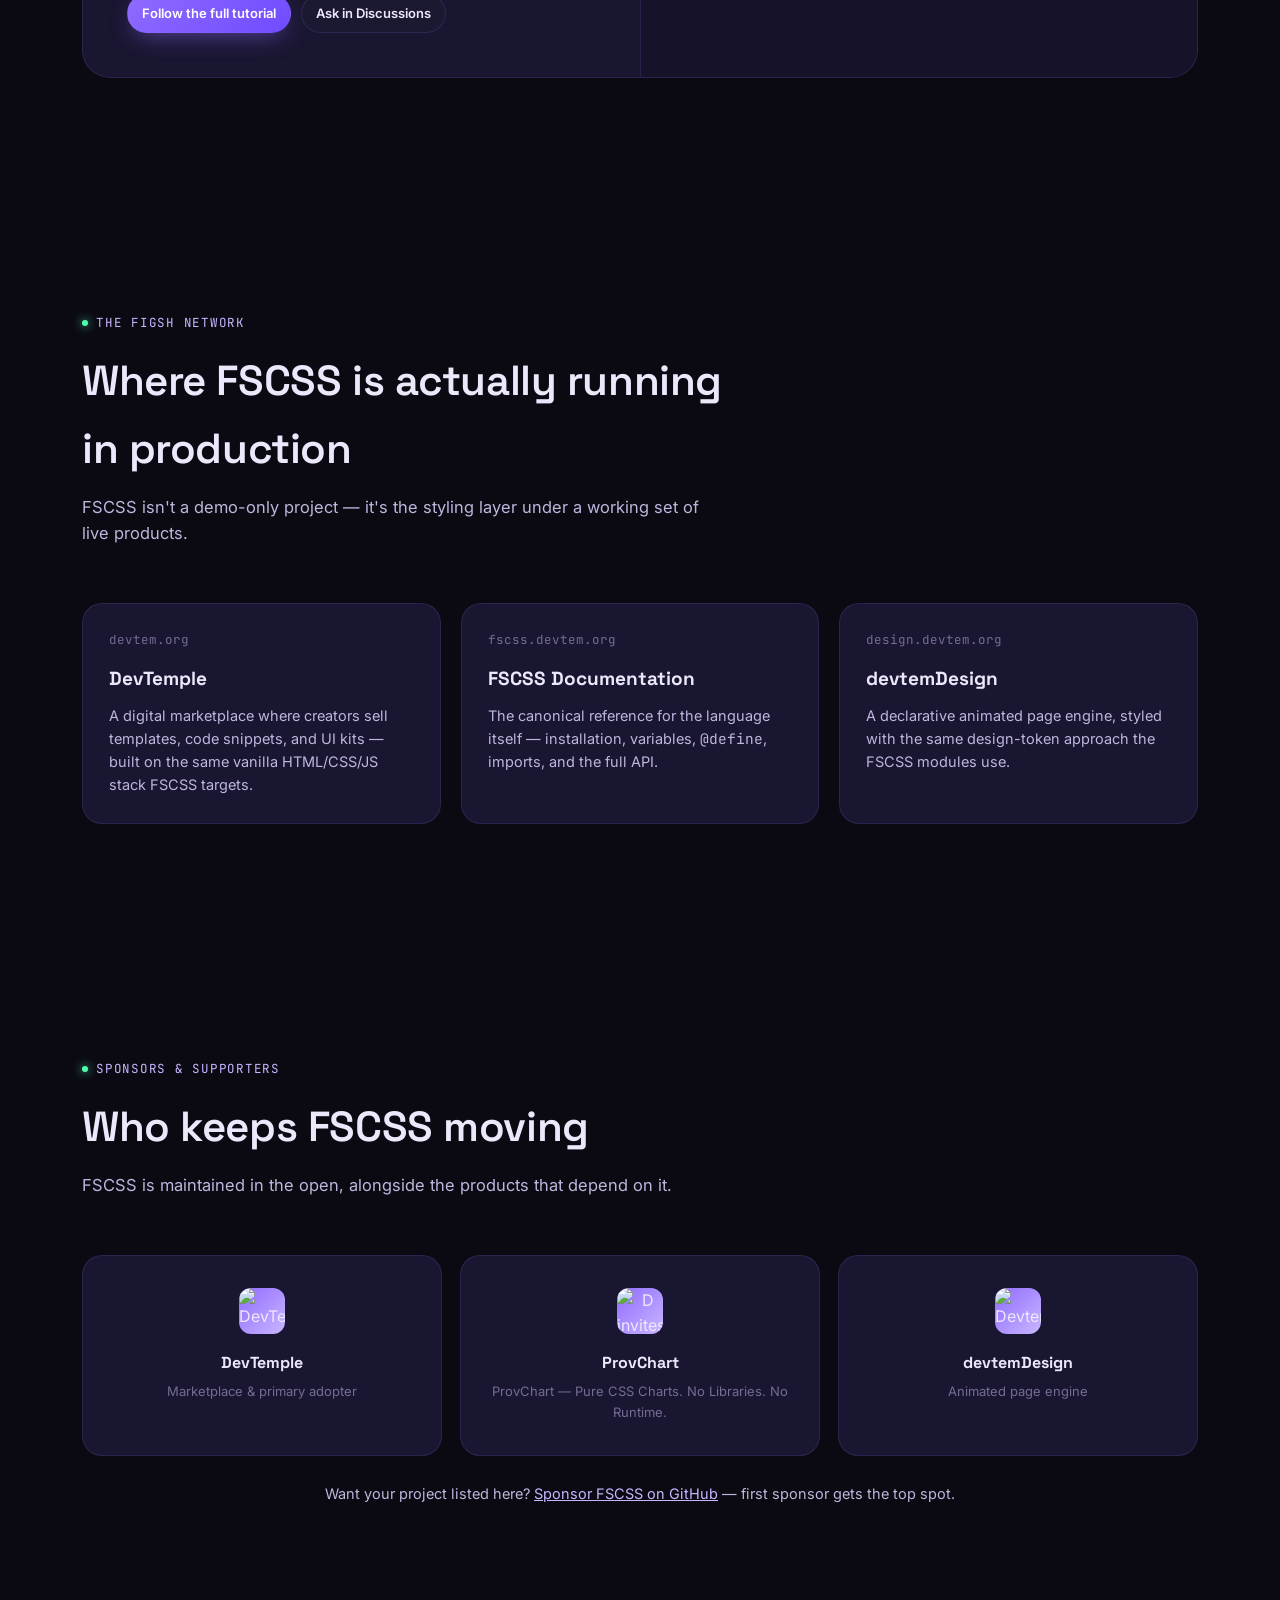
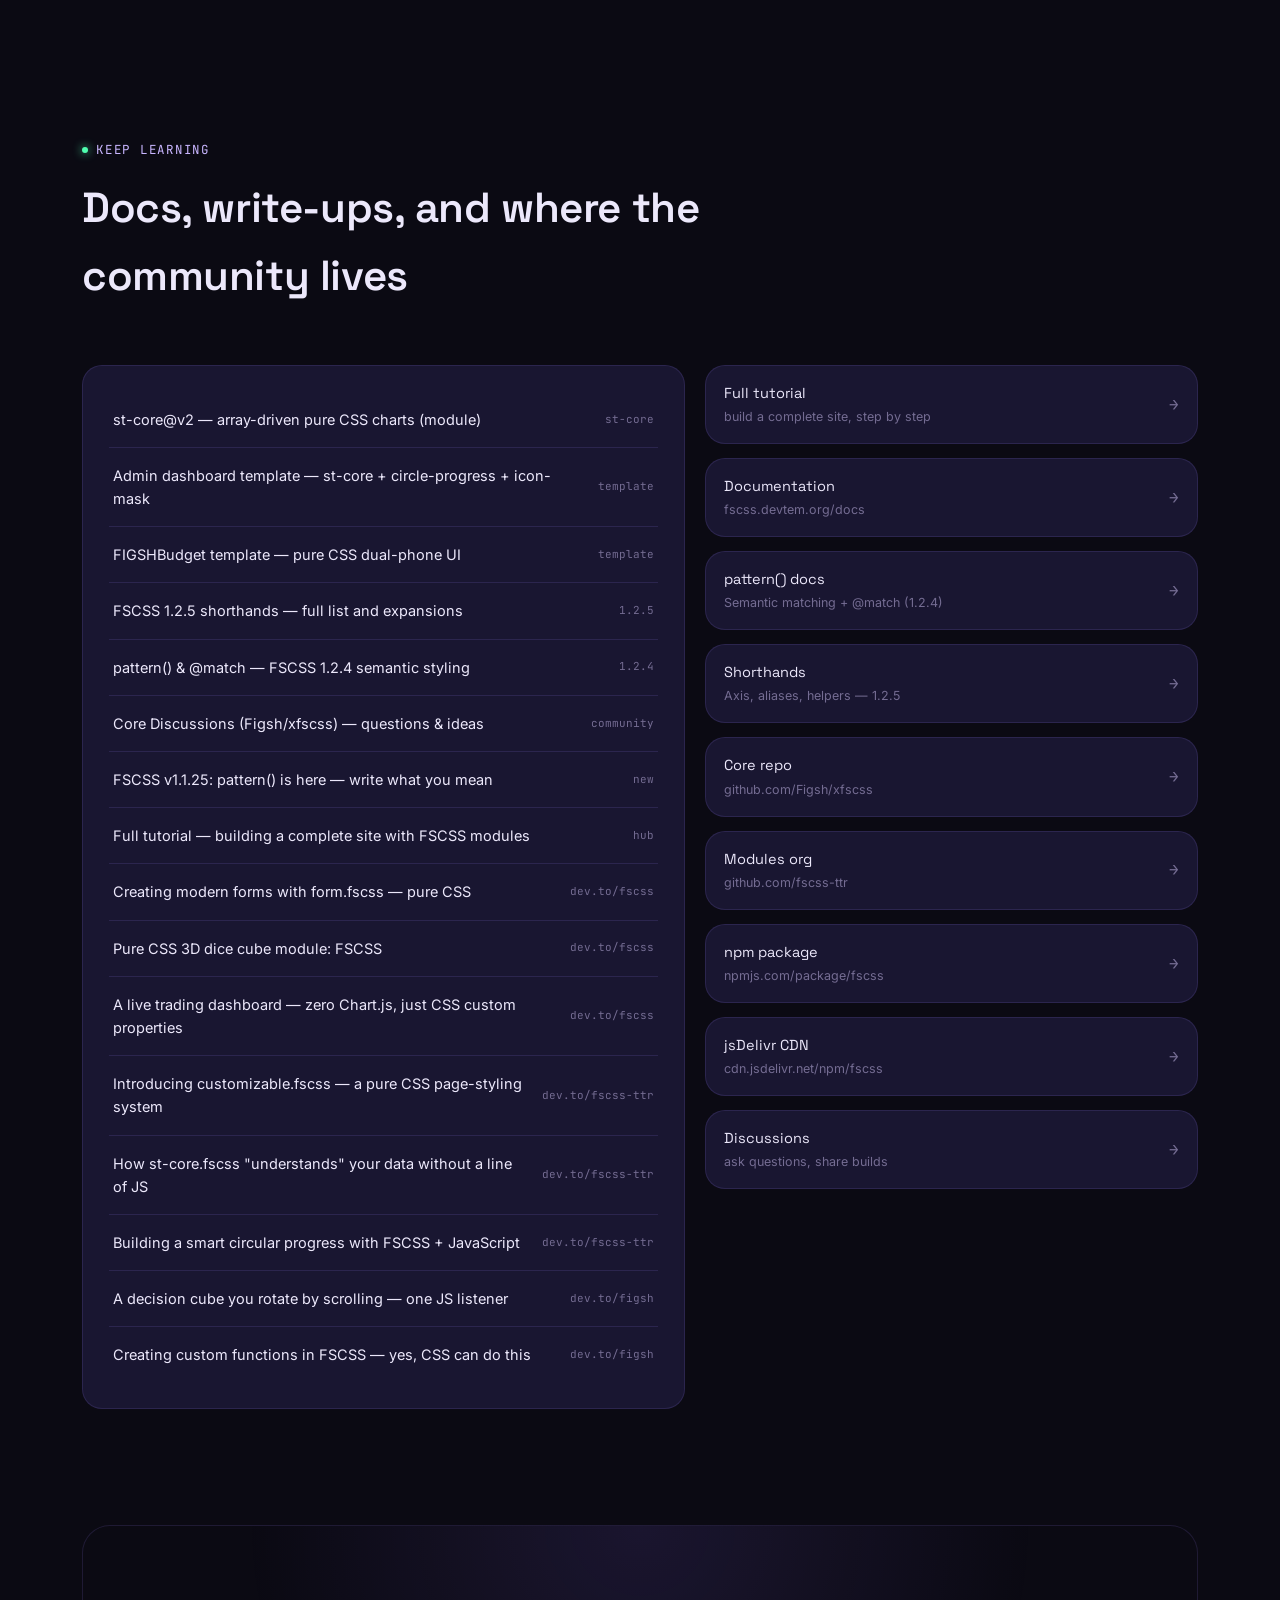
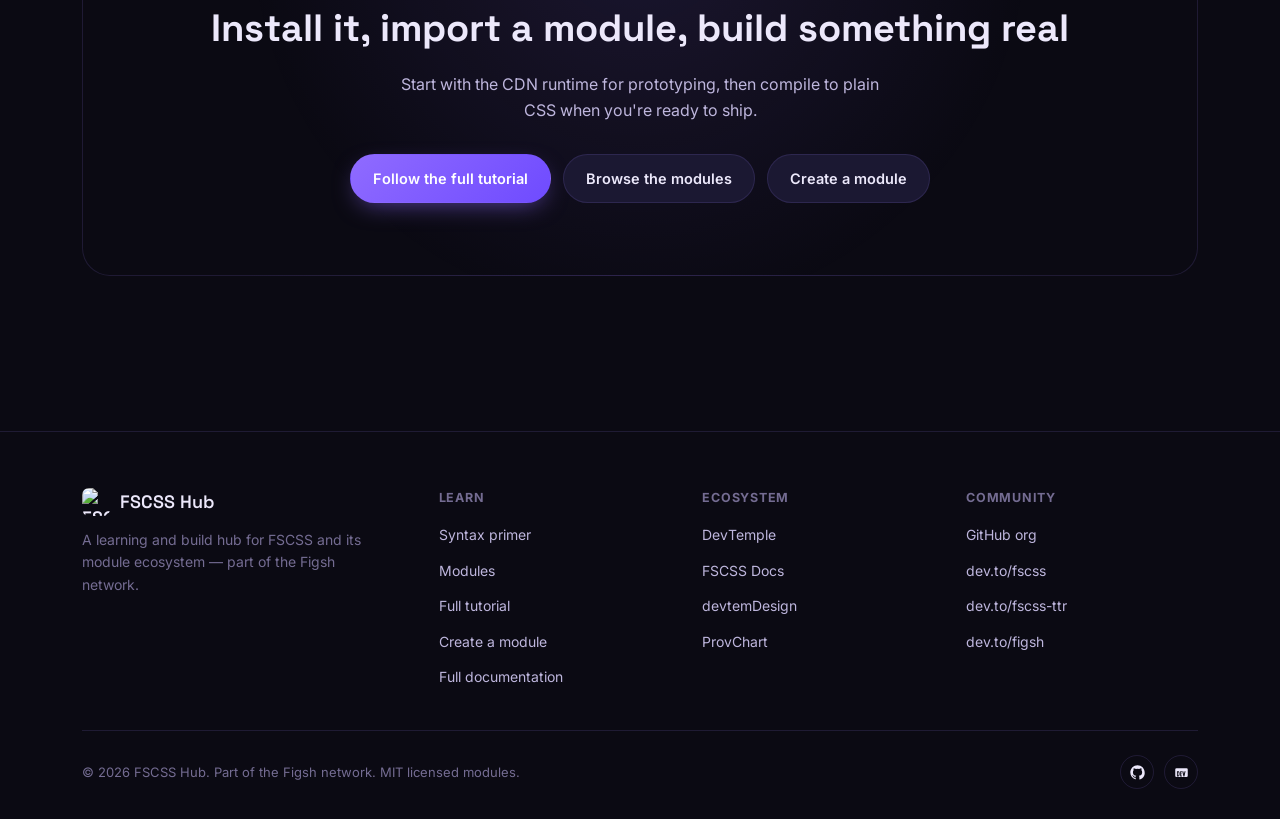
==== commit ccc2ea2d: "Upgrade FSCSS version to 1.2.5 and add shorthands Updated version number from 1.2.4 to 1.2.5 in vari" ====
--- a/index.html
+++ b/index.html
@@ -36,6 +36,10 @@
   <link rel="stylesheet" href="assets/css/global.css">
 <style>
   /* ---- Page-specific styles for index.html ---------------------------- */
+  body, html{
+    overflow-x: hidden !important;
+    width: 100%;
+  }
 
   /* Hero */
   .hero{ position: relative; padding: clamp(56px,9vw,96px) 0 clamp(40px,6vw,64px); overflow: hidden; }
@@ -172,11 +176,12 @@
 <header class="site-nav">
   <div class="wrap">
     <a href="/" class="brand">
-      <img src="https://fscss.devtem.org/assets/images/fscss.png" alt="FSCSS">Hub <span class="v">v1.2.4</span>
+      <img src="https://fscss.devtem.org/assets/images/fscss.png" alt="FSCSS">Hub <span class="v">v1.2.5</span>
     </a>
 
     <nav class="nav-links" data-nav-links>
       <a href="#notable">Useful packs</a>
+      <a href="#shorthands">Shorthands</a>
       <a href="#syntax">Syntax</a>
       <a href="#modules">Modules</a>
       <a href="#combine">Build</a>
@@ -205,7 +210,7 @@
       <div data-reveal>
         <span class="eyebrow">Figured Shorthand CSS · Learning &amp; build hub</span>
         <h1>Write shorthand.<br>Ship <em>real CSS</em>.</h1>
-        <p class="lead">A place to <strong>start with FSCSS</strong>, see it compile to real CSS, and try small UI packs that make pages feel finished - charts, icons, rings, forms. Learn the syntax, peek at a few useful modules, then build.</p>
+        <p class="lead">A place to <strong>start with FSCSS</strong>, see it compile to real CSS, and try small UI packs that make pages feel finished — charts, icons, rings, forms. <strong>1.2.5</strong> adds axis and property shorthands (<code class="mono">mx</code>, <code class="mono">px</code>, <code class="mono">stack</code>, <code class="mono">rounded</code>, …). Learn the syntax, peek at a few useful modules, then build.</p>
 
         <div class="hero-cta">
           <a class="btn btn-primary" href="tutorial">Follow the full tutorial</a>
@@ -214,13 +219,13 @@
 
         <div class="install-line">
           <div class="code">
-            <pre><span class="tok-com">$</span> npm install fscss@1.2.4</pre>
+            <pre><span class="tok-com">$</span> npm install fscss@1.2.5</pre>
           </div>
           <button class="copy-btn" data-copy>copy</button>
         </div>
 
         <div class="hero-stats">
-          <div><b>1.2.4</b><span>language on npm / CDN</span></div>
+          <div><b>1.2.5</b><span>language on npm / CDN</span></div>
           <div><b>CLI or runtime</b><span>prototype, then ship plain CSS</span></div>
           <div><b>Modules optional</b><span>only when a page needs them</span></div>
           <div><b>0</b><span>required app JS for styles</span></div>
@@ -234,7 +239,7 @@
             <button data-tab="get">FSCSS compiles to</button>
           </div>
           <div class="demo-body">
-            <div class="demo-pane is-active" data-pane="write"><pre style="margin:0; white-space:pre-wrap;"><span class="tok-com">/* pattern() + @match — 1.2.4 */</span>
+            <div class="demo-pane is-active" data-pane="write"><pre style="margin:0; white-space:pre-wrap;"><span class="tok-com">/* pattern() + @match · shorthands in 1.2.5 */</span>
 <span class="tok-at">pattern</span>(<span class="tok-num">0.5</span>: <span class="tok-str">"Hello World card"</span>, `
   border-radius: <span class="tok-num">12px</span>;
   padding: <span class="tok-num">24px</span>;
@@ -255,7 +260,7 @@
   box-shadow: <span class="tok-num">0 8px 24px</span> rgba(0,0,0,.25);
 }</pre></div>
           </div>
-          <div class="demo-foot"><span class="dot"></span> You write FSCSS → browser gets plain CSS · 1.2.4 runtime / esm / CLI</div>
+          <div class="demo-foot"><span class="dot"></span> You write FSCSS → browser gets plain CSS · 1.2.5 runtime / esm / CLI · axis & property shorthands</div>
         </div>
       </div>
     </div>
@@ -305,6 +310,50 @@
         Also handy: <code class="mono">form.fscss</code>, <code class="mono">customizable.fscss</code>, <code class="mono">cube.fscss</code> — same idea: import what the page needs, compile, ship CSS.
         <a href="#modules" style="color:var(--accent-2);">See modules below</a> ·
         <a href="tutorial" style="color:var(--accent-2);">Tutorial</a>
+      </p>
+    </div>
+  </section>
+
+
+  <!-- ====================== 1.2.5 SHORTHANDS =================== -->
+  <section class="section" id="shorthands" style="padding-top: 0;">
+    <div class="wrap">
+      <div class="section-head" data-reveal>
+        <span class="eyebrow">New in FSCSS 1.2.5</span>
+        <h2>Axis, aliases, and layout helpers</h2>
+        <p>Less typing, same plain CSS output. Spacing axes, size shortcuts, border and radius sugar, background helpers, and one-liners like <code class="mono">stack</code>, <code class="mono">center</code>, and <code class="mono">auto-fit</code>. Full list and every expansion rule: <a href="https://fscss.devtem.org/shorthands" target="_blank" rel="noopener" style="color:var(--accent-2);">fscss.devtem.org/shorthands</a>.</p>
+      </div>
+      <div class="pillars">
+        <div class="card pillar" data-reveal>
+          <div class="pillar-num">Axis &amp; size</div>
+          <h3>mx · px · size · w/h</h3>
+          <p><code class="mono">mx: 1rem</code> → left/right margin. <code class="mono">px</code>/<code class="mono">py</code>, <code class="mono">inset-x</code>/<code class="mono">inset-y</code>, <code class="mono">gap-x</code>/<code class="mono">gap-y</code>, <code class="mono">size</code>, <code class="mono">min-w</code>, safe-area helpers.</p>
+        </div>
+        <div class="card pillar" data-reveal>
+          <div class="pillar-num">Aliases &amp; helpers</div>
+          <h3>stack · center · cols</h3>
+          <p>Short props (<code class="mono">fs</code>, <code class="mono">jc</code>, <code class="mono">pos</code>, …) plus layout recipes: <code class="mono">stack</code>, <code class="mono">hstack</code>, <code class="mono">center</code>, <code class="mono">truncate</code>, <code class="mono">auto-fit</code>, <code class="mono">glass</code>, <code class="mono">ring</code>.</p>
+        </div>
+        <div class="card pillar" data-reveal>
+          <div class="pillar-num">Border &amp; background</div>
+          <h3>rounded · bg · border-x</h3>
+          <p>Side and corner radius, full <code class="mono">border-x</code>/<code class="mono">border-y</code>, <code class="mono">bw-*</code>/<code class="mono">bc-*</code>, and <code class="mono">bg</code> / <code class="mono">bg-x</code> helpers. Side blocks: <code class="mono">top| padding: 8px; |</code>.</p>
+        </div>
+      </div>
+      <div class="code" data-reveal style="margin-top: 20px; max-width: 520px;">
+        <div class="code-head">1.2.5 example<button class="copy-btn" data-copy=".s125">copy</button></div>
+        <pre class="s125"><span class="tok-com">/* expands to standard CSS */</span>
+.card {
+  stack: 12px;
+  px: 16px;
+  rounded: 12px;
+  bg: #12121a;
+  border-x: 1px solid rgba(255,255,255,.08);
+}</pre>
+      </div>
+      <p data-reveal style="margin-top: 14px; font-size: 14px; color: var(--text-dim);">
+        Install: <code class="mono">npm install fscss@1.2.5</code> · CDN: <code class="mono">cdn.jsdelivr.net/npm/fscss@1.2.5/runtime.min.js</code> ·
+        <a href="https://fscss.devtem.org/shorthands" target="_blank" rel="noopener" style="color:var(--accent-2);">Full shorthand reference →</a>
       </p>
     </div>
   </section>
@@ -698,6 +747,14 @@
             <span class="tag">template</span>
           </div>
           <div class="article-row">
+            <a class="title" href="https://hub.devtem.org/st-core.fscss/templates/budget-app/" target="_blank" rel="noopener">FIGSHBudget template — pure CSS dual-phone UI</a>
+            <span class="tag">template</span>
+          </div>
+          <div class="article-row">
+            <a class="title" href="https://fscss.devtem.org/shorthands" target="_blank" rel="noopener">FSCSS 1.2.5 shorthands — full list and expansions</a>
+            <span class="tag">1.2.5</span>
+          </div>
+          <div class="article-row">
             <a class="title" href="https://fscss.devtem.org/pattern" target="_blank" rel="noopener">pattern() &amp; @match — FSCSS 1.2.4 semantic styling</a>
             <span class="tag">1.2.4</span>
           </div>
@@ -758,6 +815,10 @@
           </a>
           <a class="card link-card" href="https://fscss.devtem.org/pattern" target="_blank" rel="noopener">
             <div><div class="l-name">pattern() docs</div><div class="l-desc">Semantic matching + @match (1.2.4)</div></div>
+            <span class="mono muted">&rarr;</span>
+          </a>
+          <a class="card link-card" href="https://fscss.devtem.org/shorthands" target="_blank" rel="noopener">
+            <div><div class="l-name">Shorthands</div><div class="l-desc">Axis, aliases, helpers — 1.2.5</div></div>
             <span class="mono muted">&rarr;</span>
           </a>
           <a class="card link-card" href="https://github.com/Figsh/xfscss" target="_blank" rel="noopener">
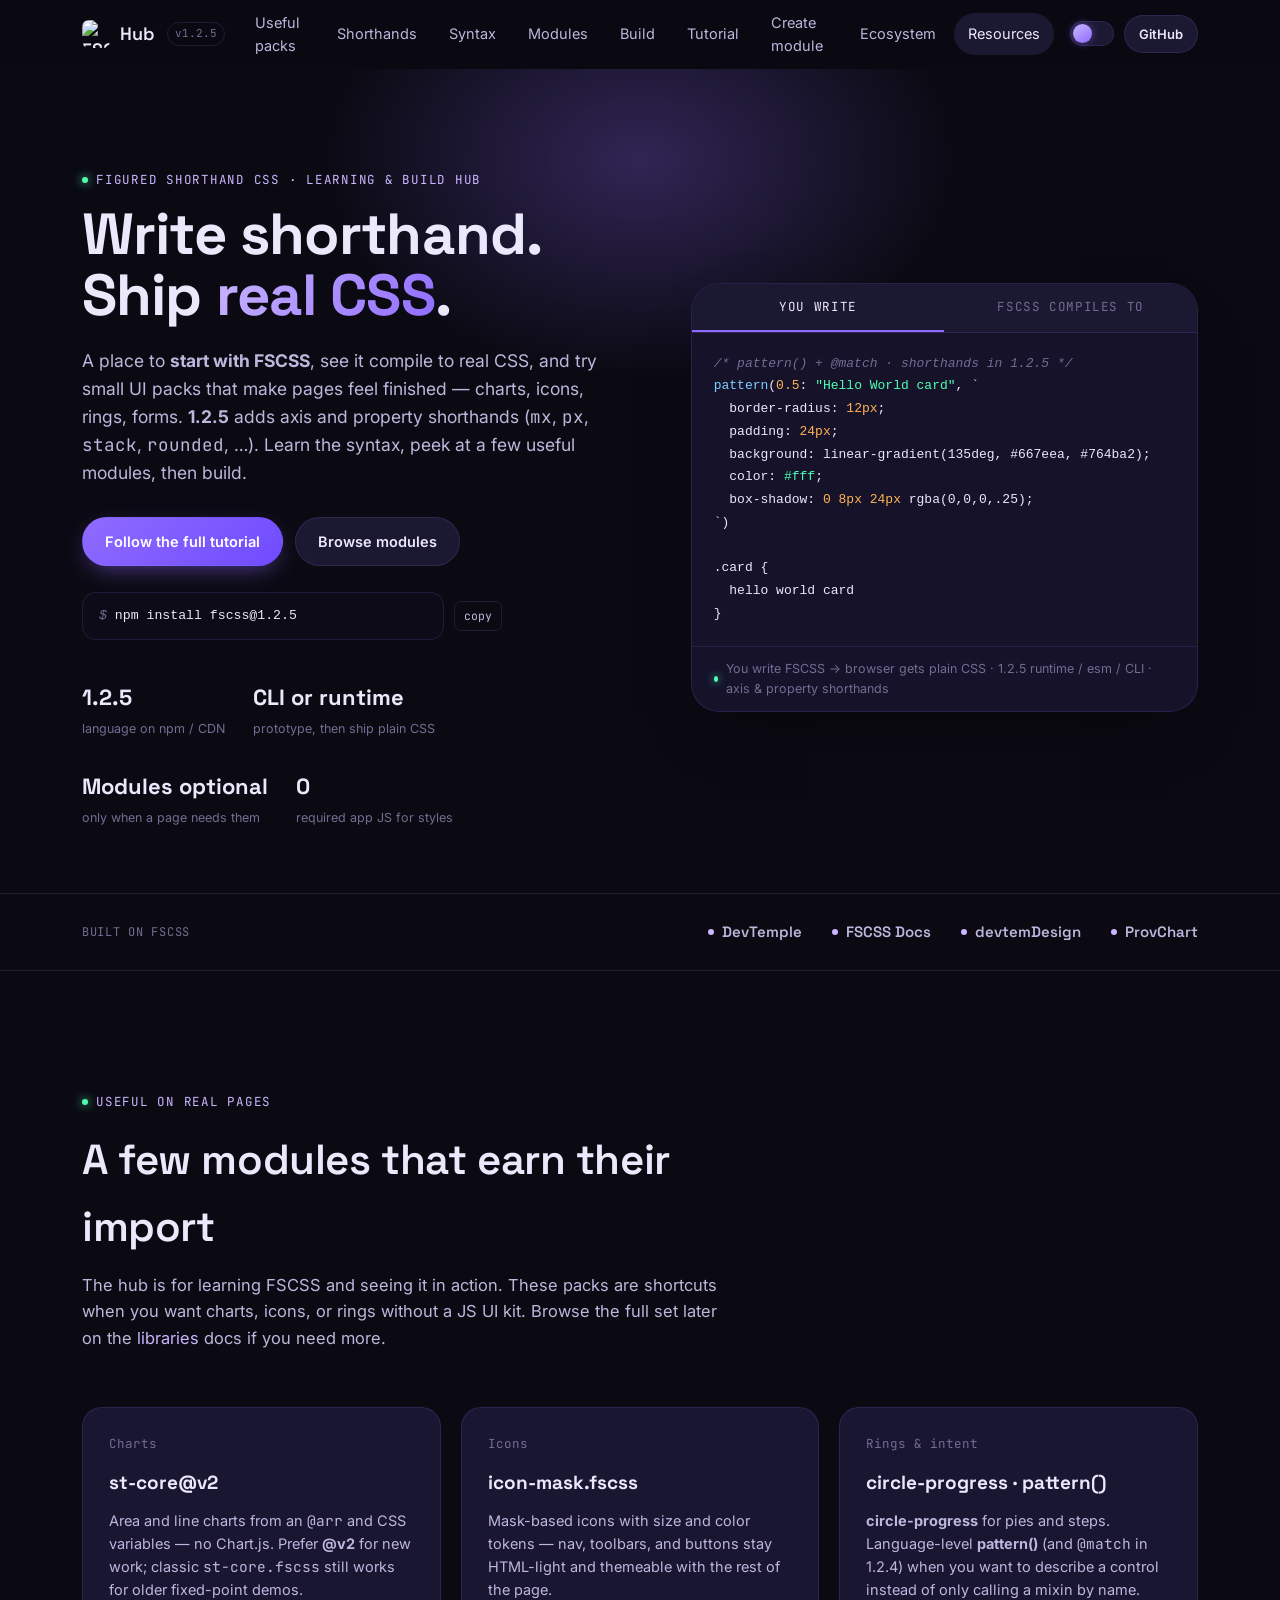
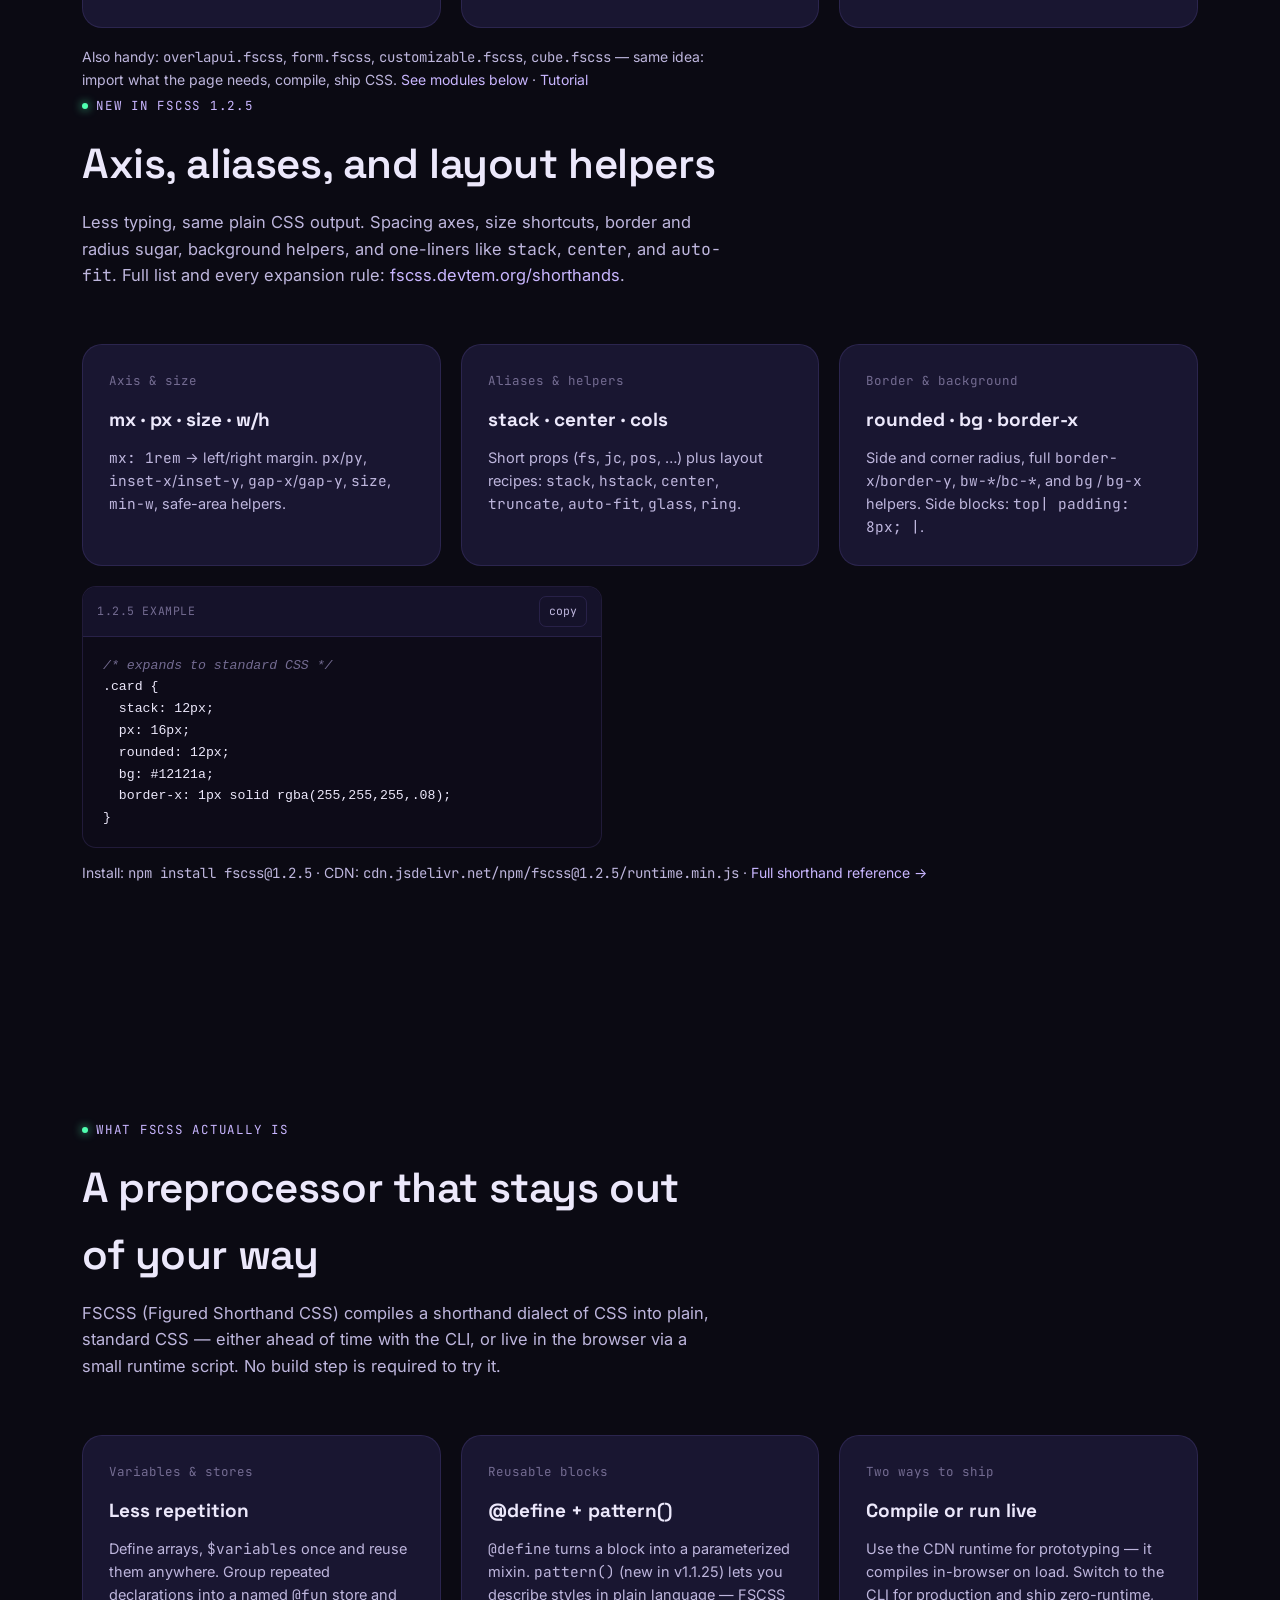
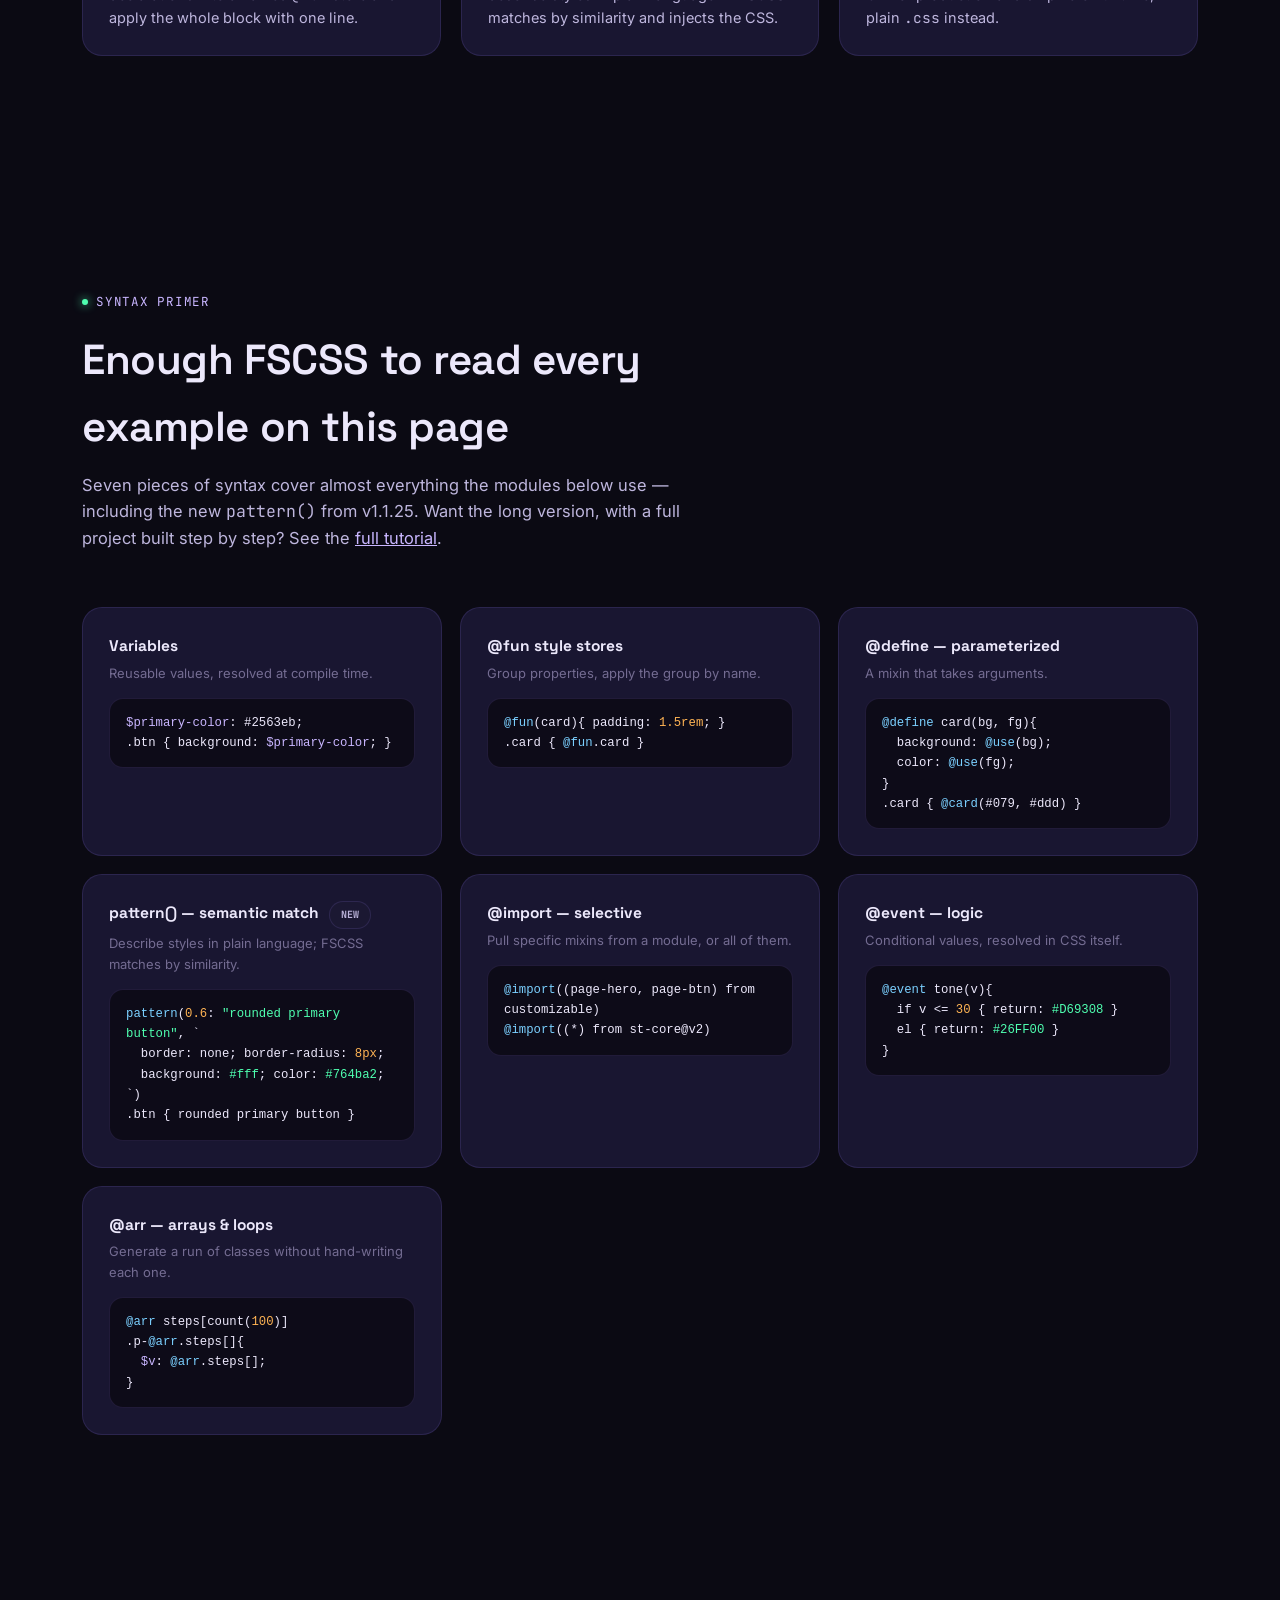
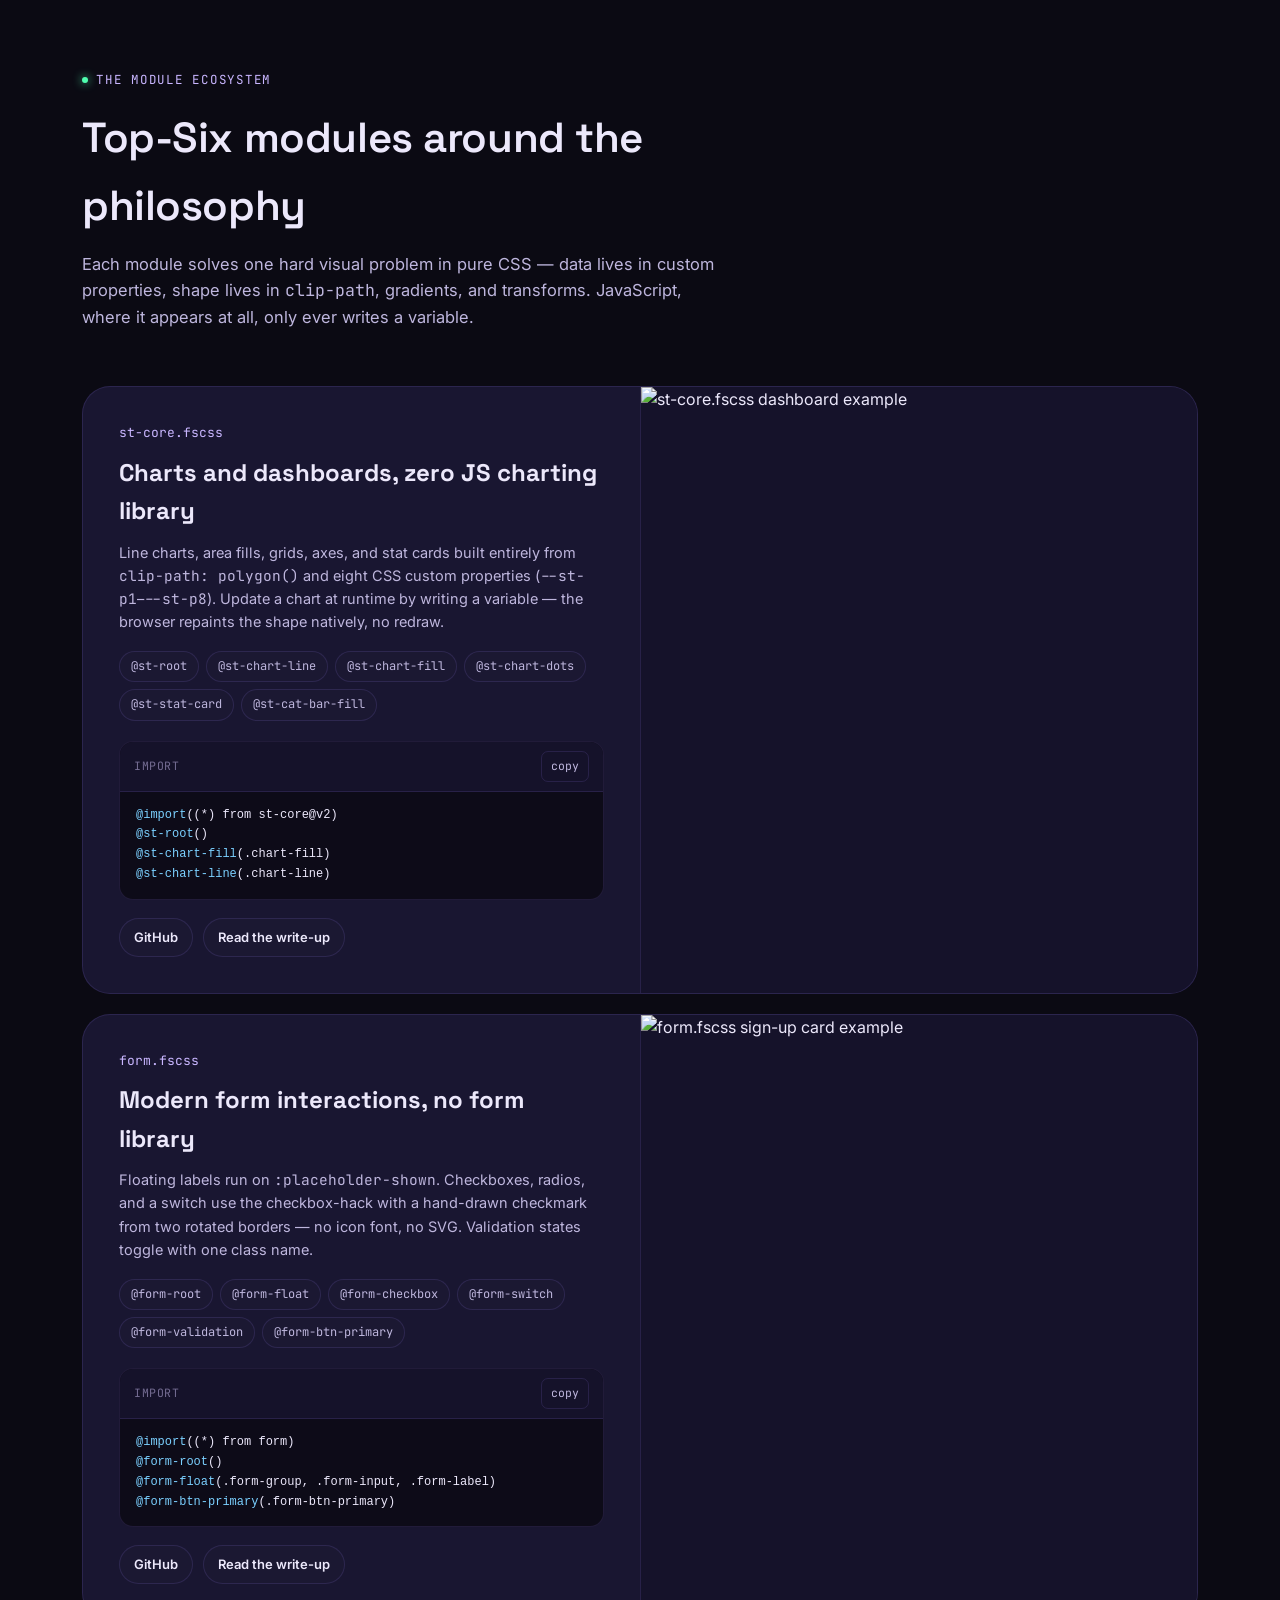
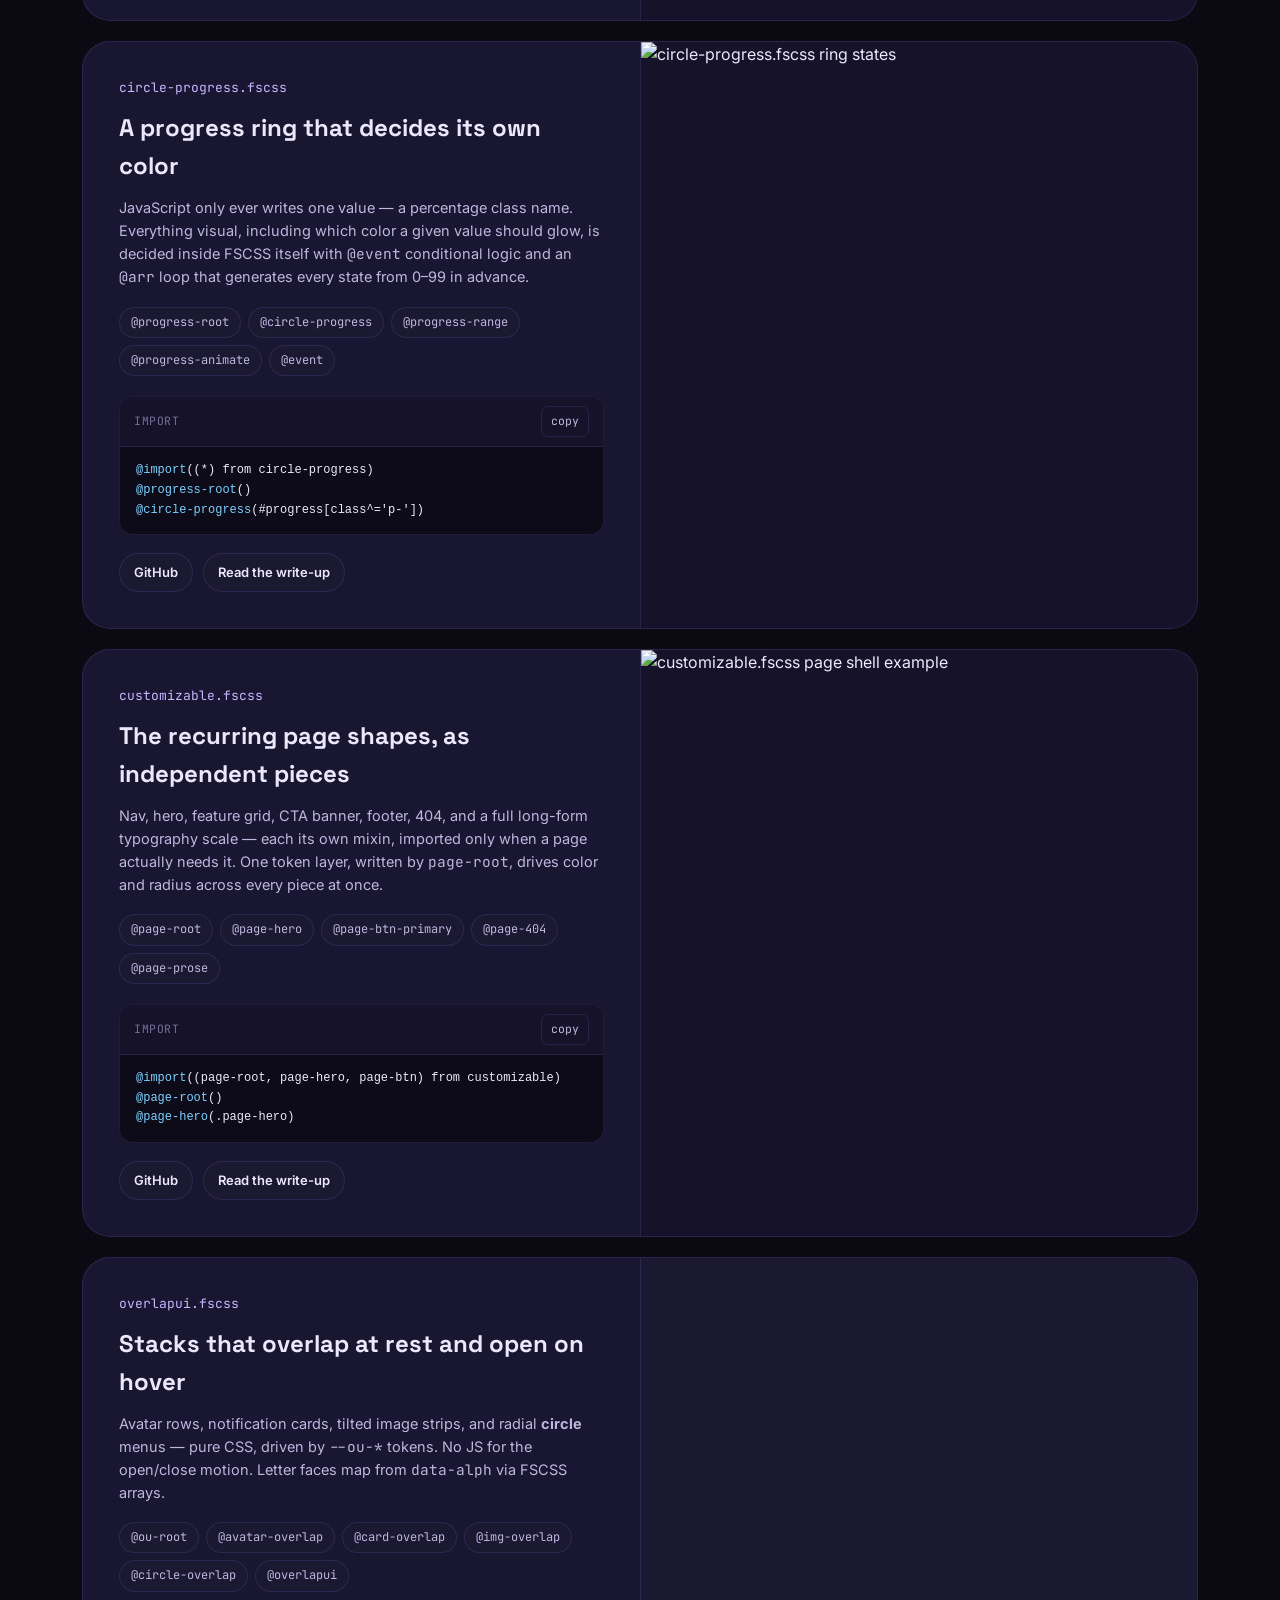
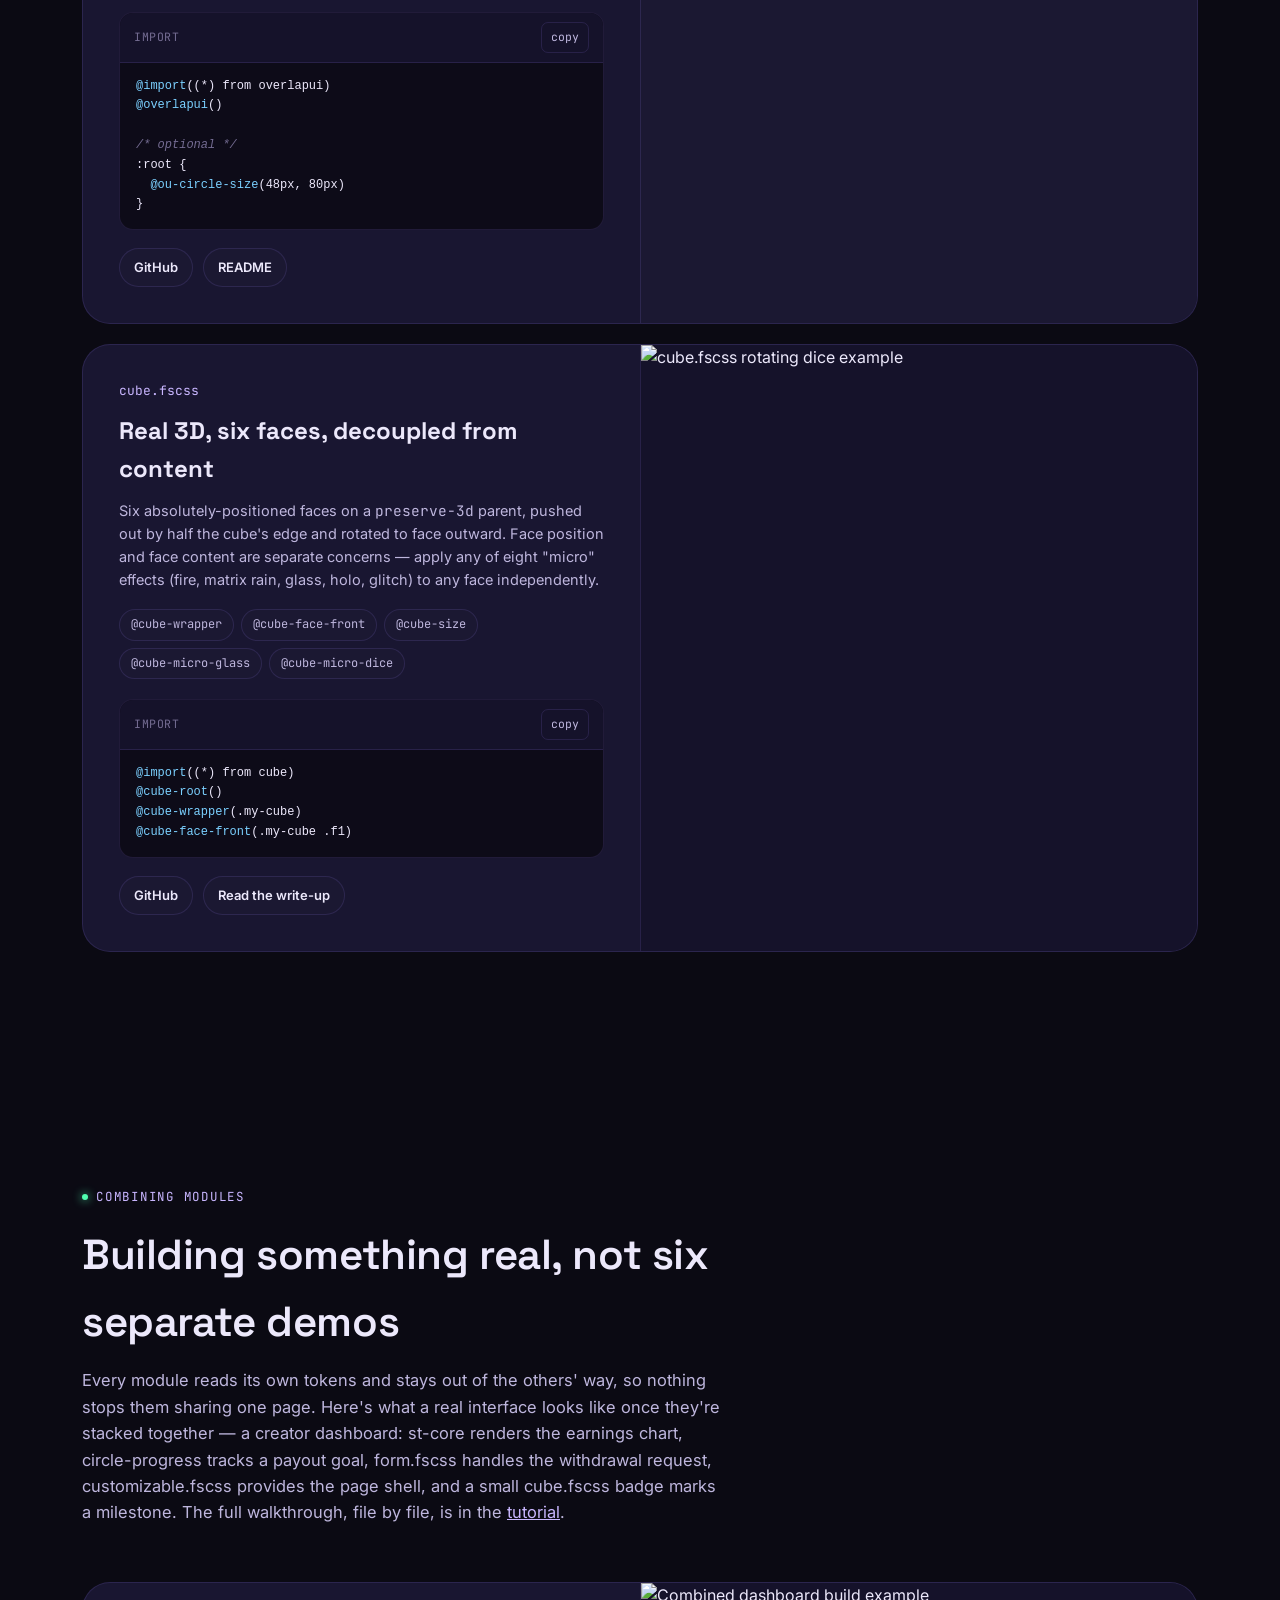
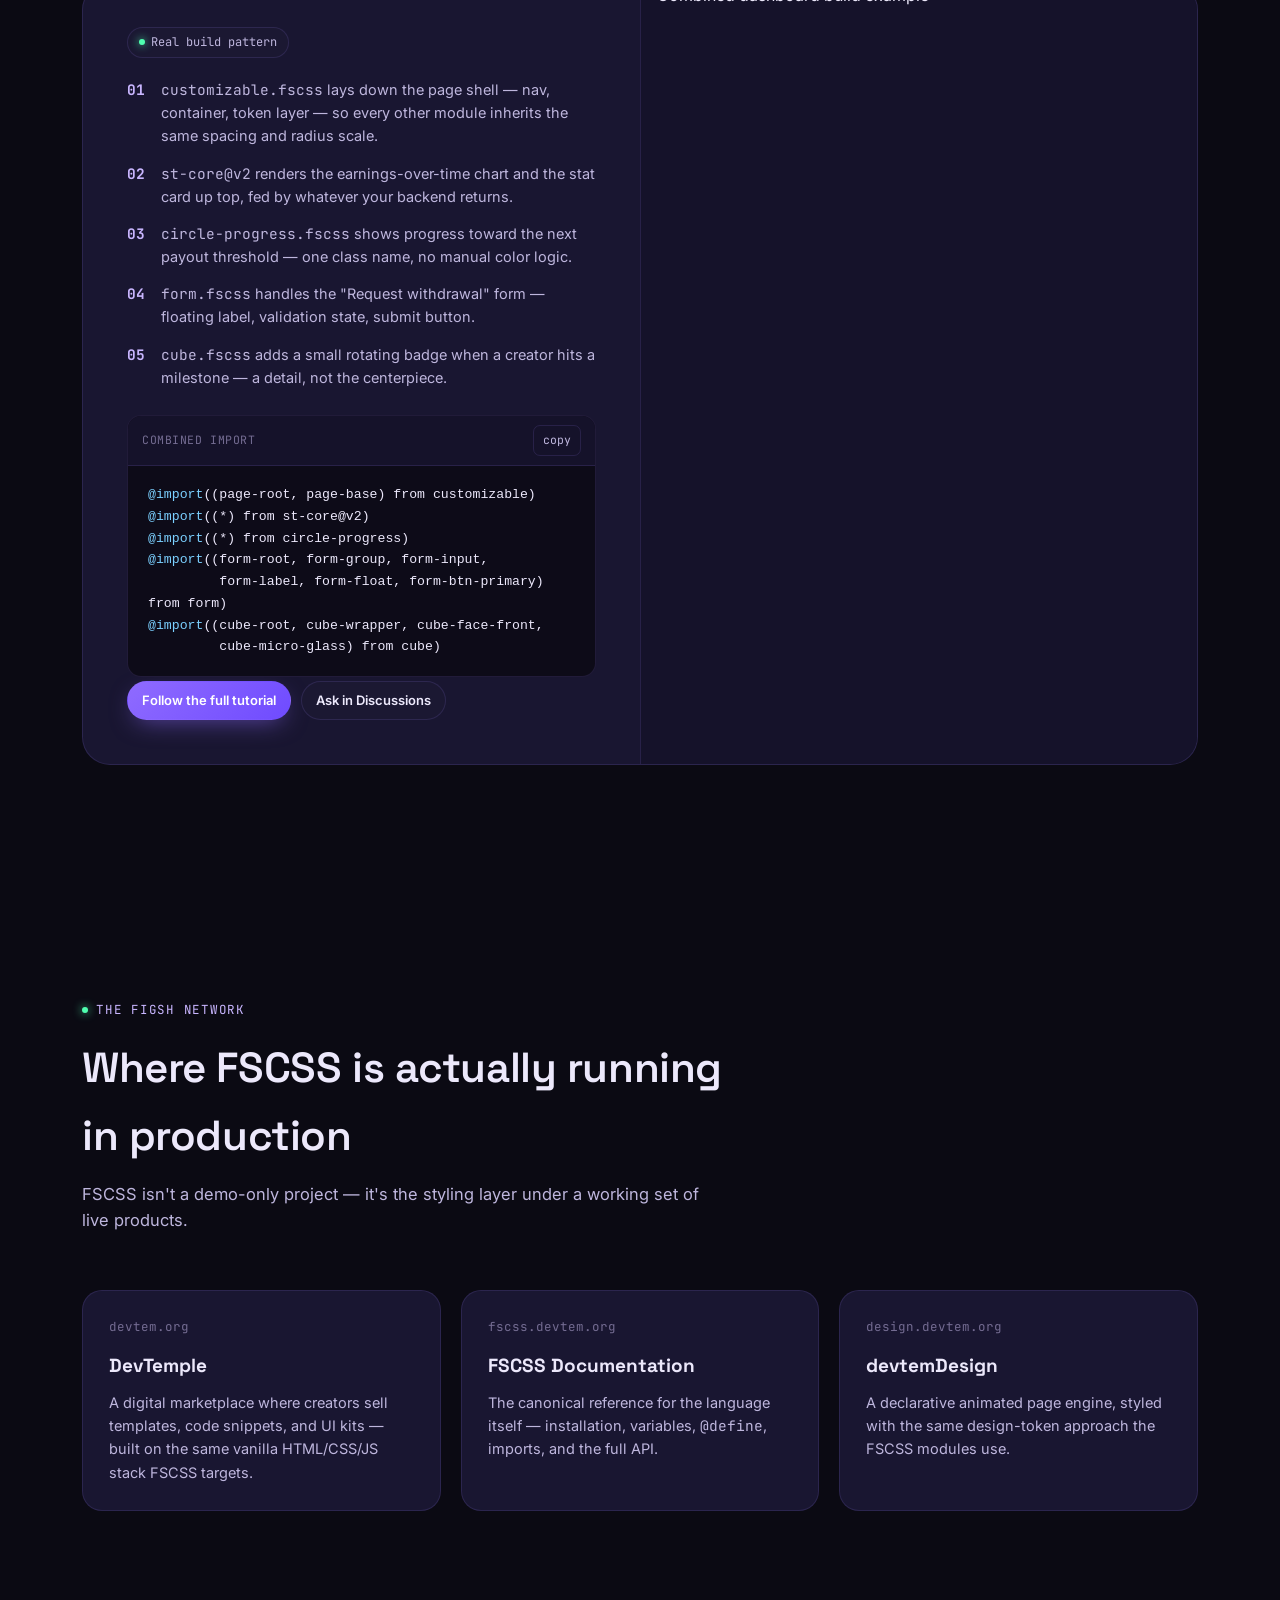
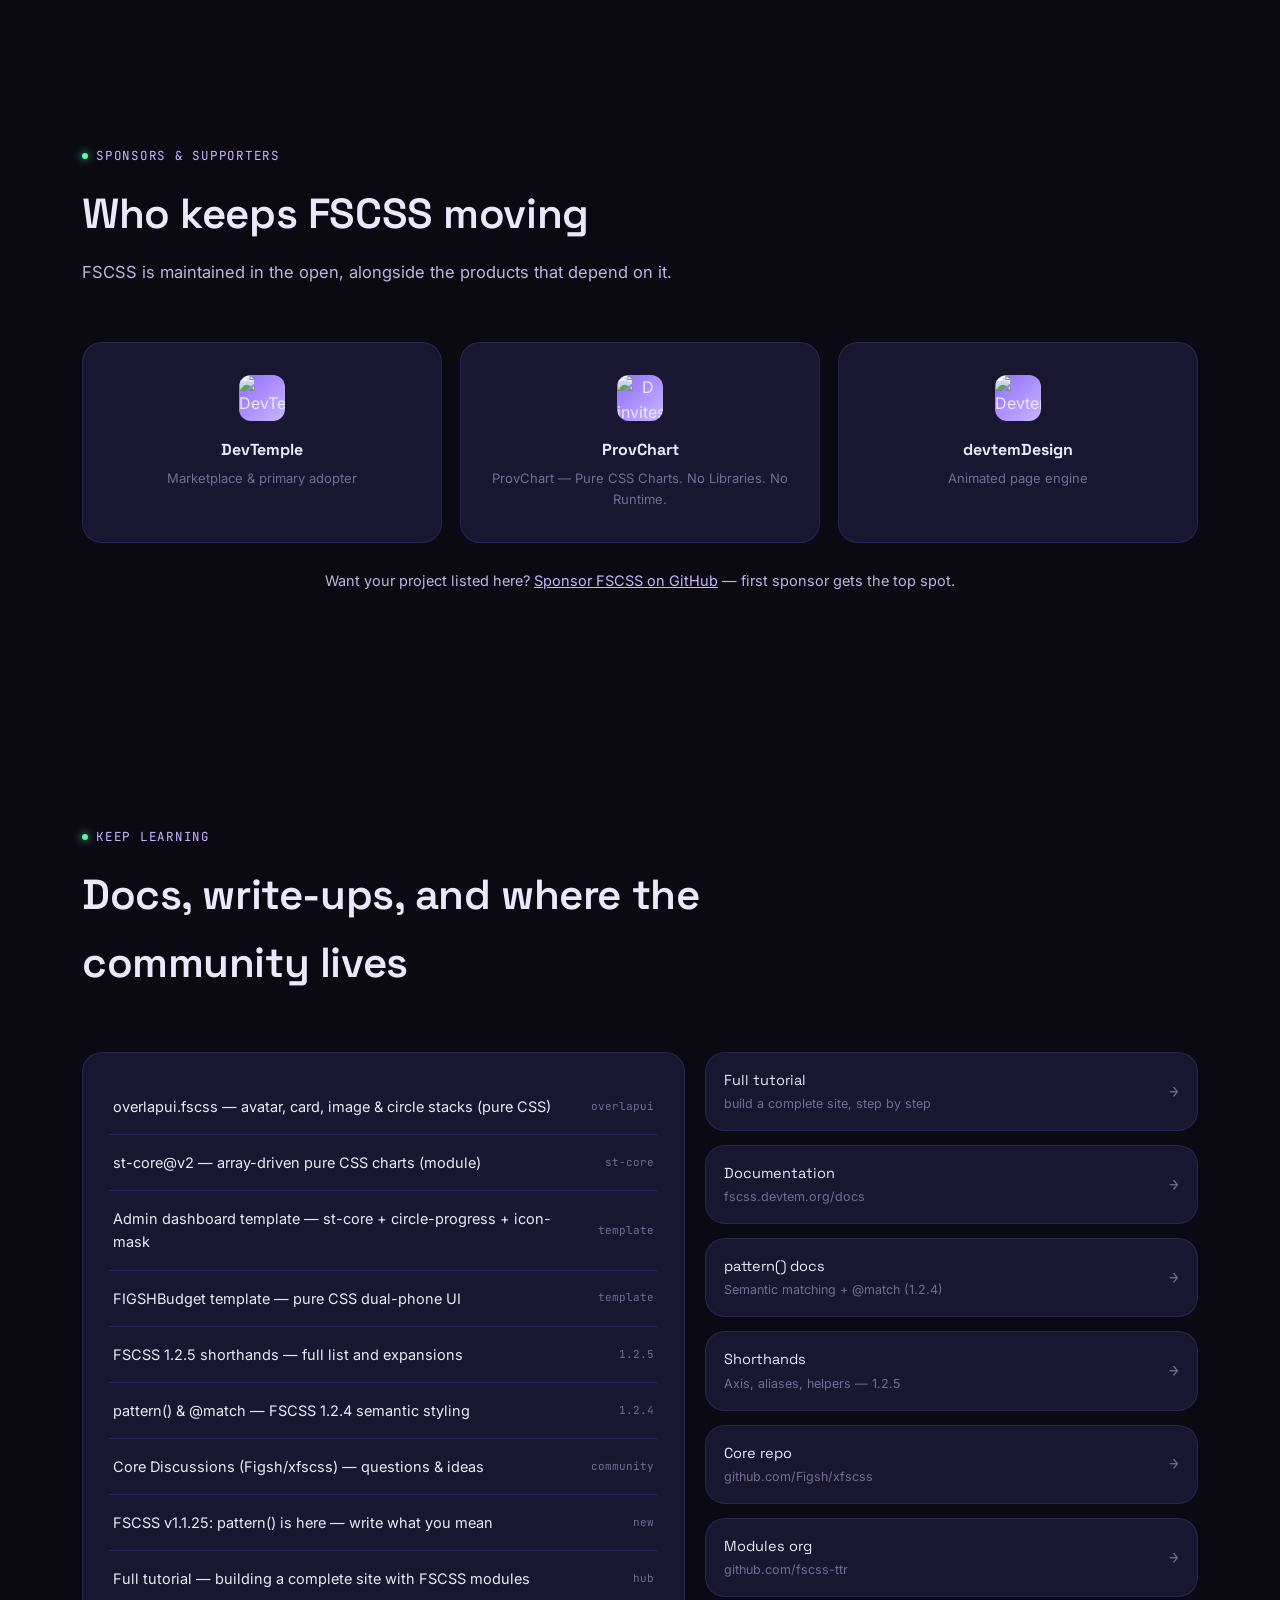
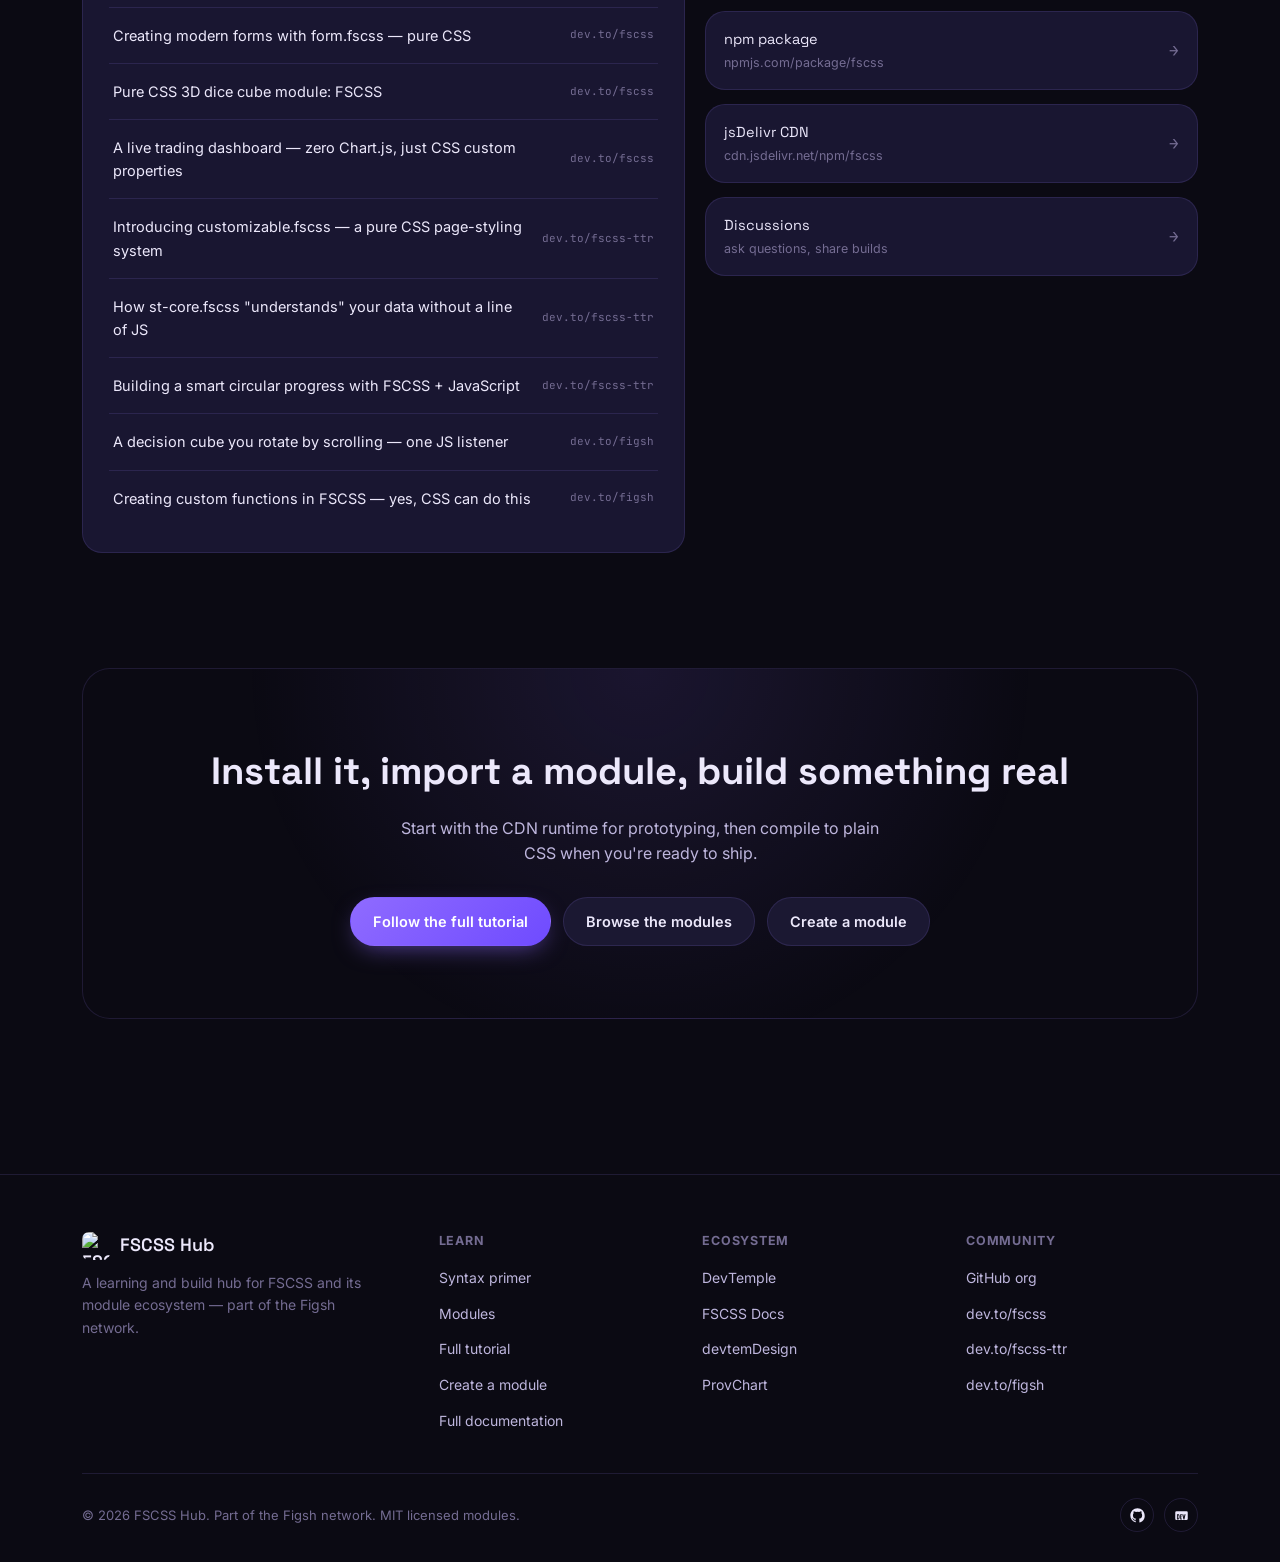
==== commit cc33a2b8: "Update index.html" ====
--- a/index.html
+++ b/index.html
@@ -307,7 +307,7 @@
         </div>
       </div>
       <p data-reveal style="margin-top: 18px; font-size: 14px; color: var(--text-dim); max-width: 640px;">
-        Also handy: <code class="mono">form.fscss</code>, <code class="mono">customizable.fscss</code>, <code class="mono">cube.fscss</code> — same idea: import what the page needs, compile, ship CSS.
+        Also handy: <code class="mono">overlapui.fscss</code>, <code class="mono">form.fscss</code>, <code class="mono">customizable.fscss</code>, <code class="mono">cube.fscss</code> — same idea: import what the page needs, compile, ship CSS.
         <a href="#modules" style="color:var(--accent-2);">See modules below</a> ·
         <a href="tutorial" style="color:var(--accent-2);">Tutorial</a>
       </p>
@@ -464,7 +464,7 @@
     <div class="wrap">
       <div class="section-head" data-reveal>
         <span class="eyebrow">The module ecosystem</span>
-        <h2>Top-Five modules around the philosophy</h2>
+        <h2>Top-Six modules around the philosophy</h2>
         <p>Each module solves one hard visual problem in pure CSS — data lives in custom properties, shape lives in <code class="mono">clip-path</code>, gradients, and transforms. JavaScript, where it appears at all, only ever writes a variable.</p>
       </div>
 
@@ -590,6 +590,41 @@
           </div>
         </article>
 
+
+        <!-- overlapui -->
+        <article class="module" data-reveal>
+          <div class="module-info">
+            <div class="module-name">overlapui.fscss</div>
+            <h3>Stacks that overlap at rest and open on hover</h3>
+            <p class="desc">Avatar rows, notification cards, tilted image strips, and radial <strong>circle</strong> menus — pure CSS, driven by <code class="mono">--ou-*</code> tokens. No JS for the open/close motion. Letter faces map from <code class="mono">data-alph</code> via FSCSS arrays.</p>
+            <div class="module-mixins">
+              <span class="pill">@ou-root</span>
+              <span class="pill">@avatar-overlap</span>
+              <span class="pill">@card-overlap</span>
+              <span class="pill">@img-overlap</span>
+              <span class="pill">@circle-overlap</span>
+              <span class="pill">@overlapui</span>
+            </div>
+            <div class="code">
+              <div class="code-head">import<button class="copy-btn" data-copy=".m-overlapui">copy</button></div>
+              <pre class="m-overlapui"><span class="tok-at">@import</span>((*) from overlapui)
+<span class="tok-at">@overlapui</span>()
+
+<span class="tok-com">/* optional */</span>
+:root {
+  <span class="tok-at">@ou-circle-size</span>(48px, 80px)
+}</pre>
+            </div>
+            <div class="module-links">
+              <a class="btn btn-ghost btn-sm" href="https://github.com/fscss-ttr/overlapui.fscss" target="_blank" rel="noopener">GitHub</a>
+              <a class="btn btn-ghost btn-sm" href="https://github.com/fscss-ttr/overlapui.fscss/blob/main/README.md" target="_blank" rel="noopener">README</a>
+            </div>
+          </div>
+          <div class="module-shot">
+            <img src="https://raw.githubusercontent.com/fscss-ttr/overlapui.fscss/main/preview.jpg" alt="overlapui.fscss avatar and circle stack" loading="lazy" decoding="async" onerror="this.style.display='none'; this.parentElement.style.minHeight='200px'; this.parentElement.style.background='var(--surface-2)'">
+          </div>
+        </article>
+
         <!-- cube -->
         <article class="module" data-reveal>
           <div class="module-info">
@@ -629,7 +664,7 @@
     <div class="wrap">
       <div class="section-head" data-reveal>
         <span class="eyebrow">Combining modules</span>
-        <h2>Building something real, not five separate demos</h2>
+        <h2>Building something real, not six separate demos</h2>
         <p>Every module reads its own tokens and stays out of the others' way, so nothing stops them sharing one page. Here's what a real interface looks like once they're stacked together — a creator dashboard: st-core renders the earnings chart, circle-progress tracks a payout goal, form.fscss handles the withdrawal request, customizable.fscss provides the page shell, and a small cube.fscss badge marks a milestone. The full walkthrough, file by file, is in the <a href="tutorial.html" style="color:var(--accent-2); text-decoration: underline;">tutorial</a>.</p>
       </div>
 
@@ -738,6 +773,10 @@
 
       <div class="resource-grid">
         <div class="card article-list" data-reveal>
+          <div class="article-row">
+            <a class="title" href="https://github.com/fscss-ttr/overlapui.fscss" target="_blank" rel="noopener">overlapui.fscss — avatar, card, image &amp; circle stacks (pure CSS)</a>
+            <span class="tag">overlapui</span>
+          </div>
           <div class="article-row">
             <a class="title" href="https://github.com/fscss-ttr/st-core.fscss" target="_blank" rel="noopener">st-core@v2 — array-driven pure CSS charts (module)</a>
             <span class="tag">st-core</span>
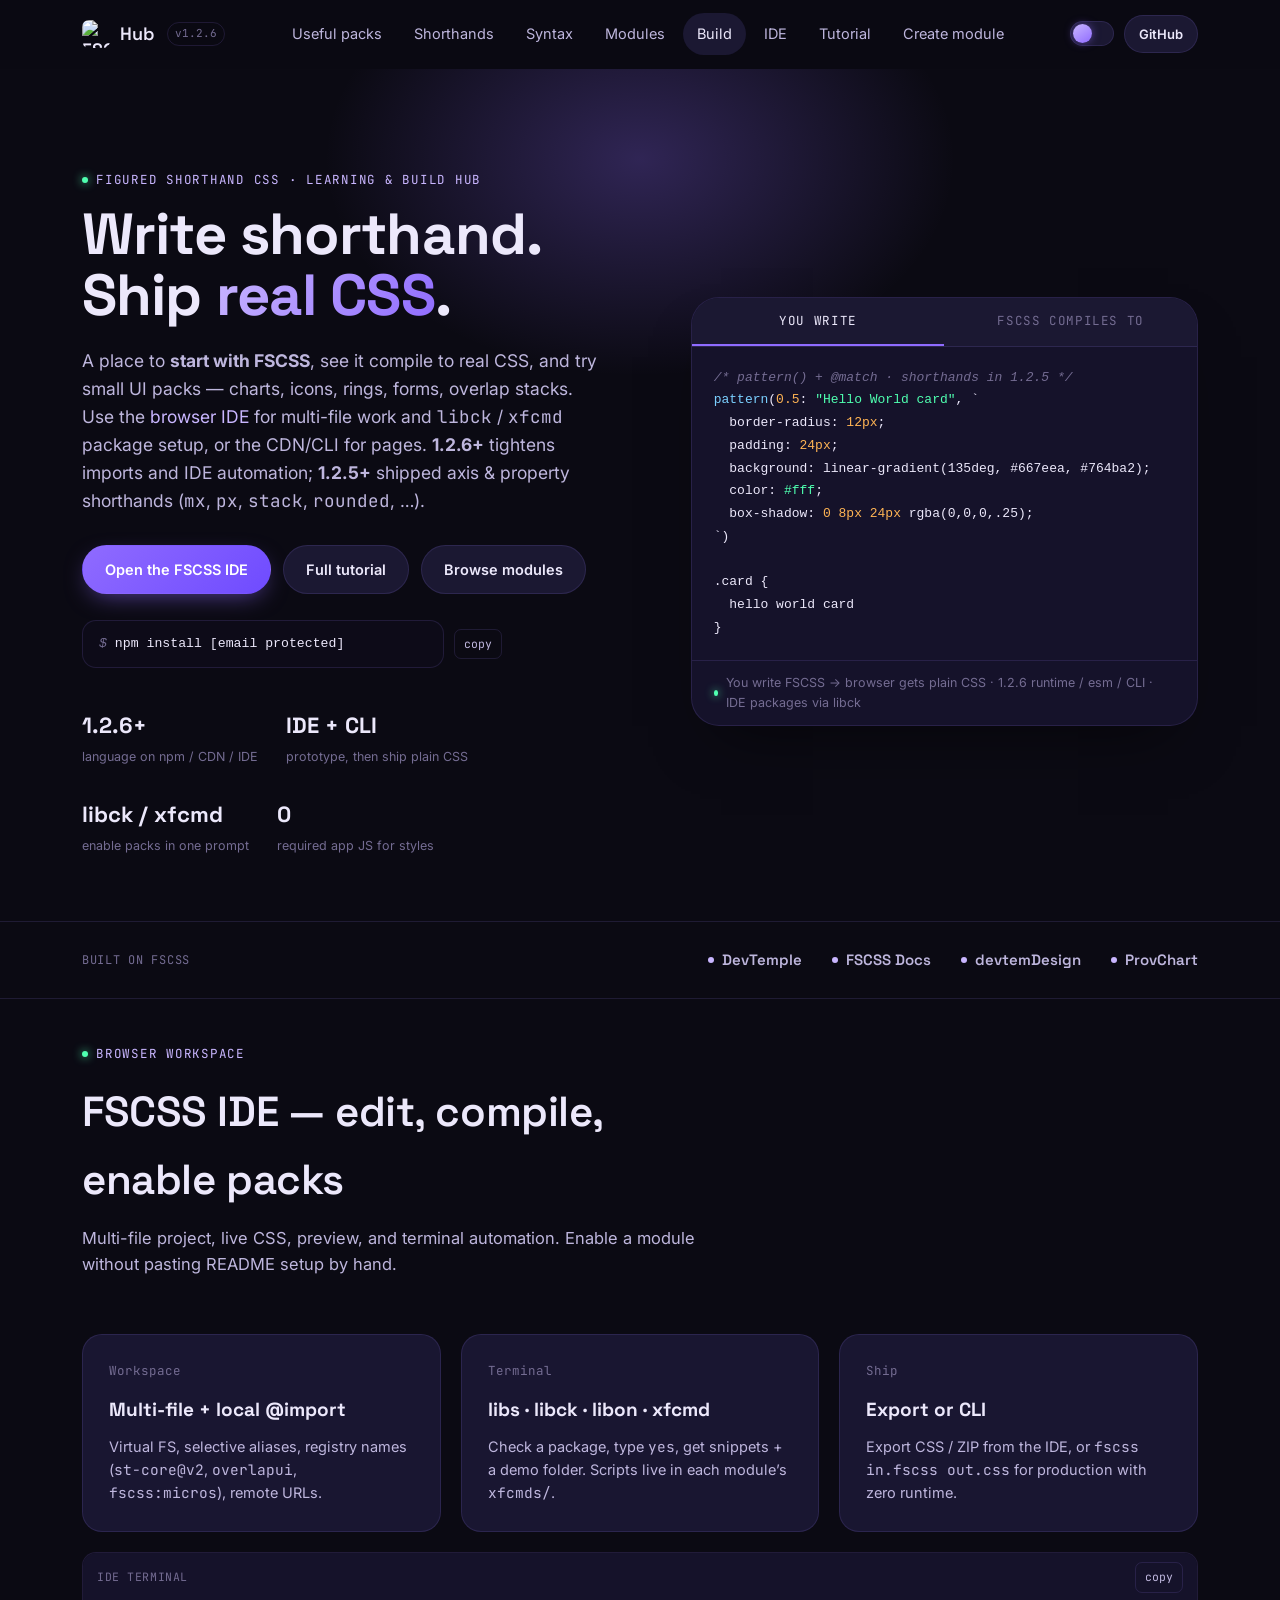
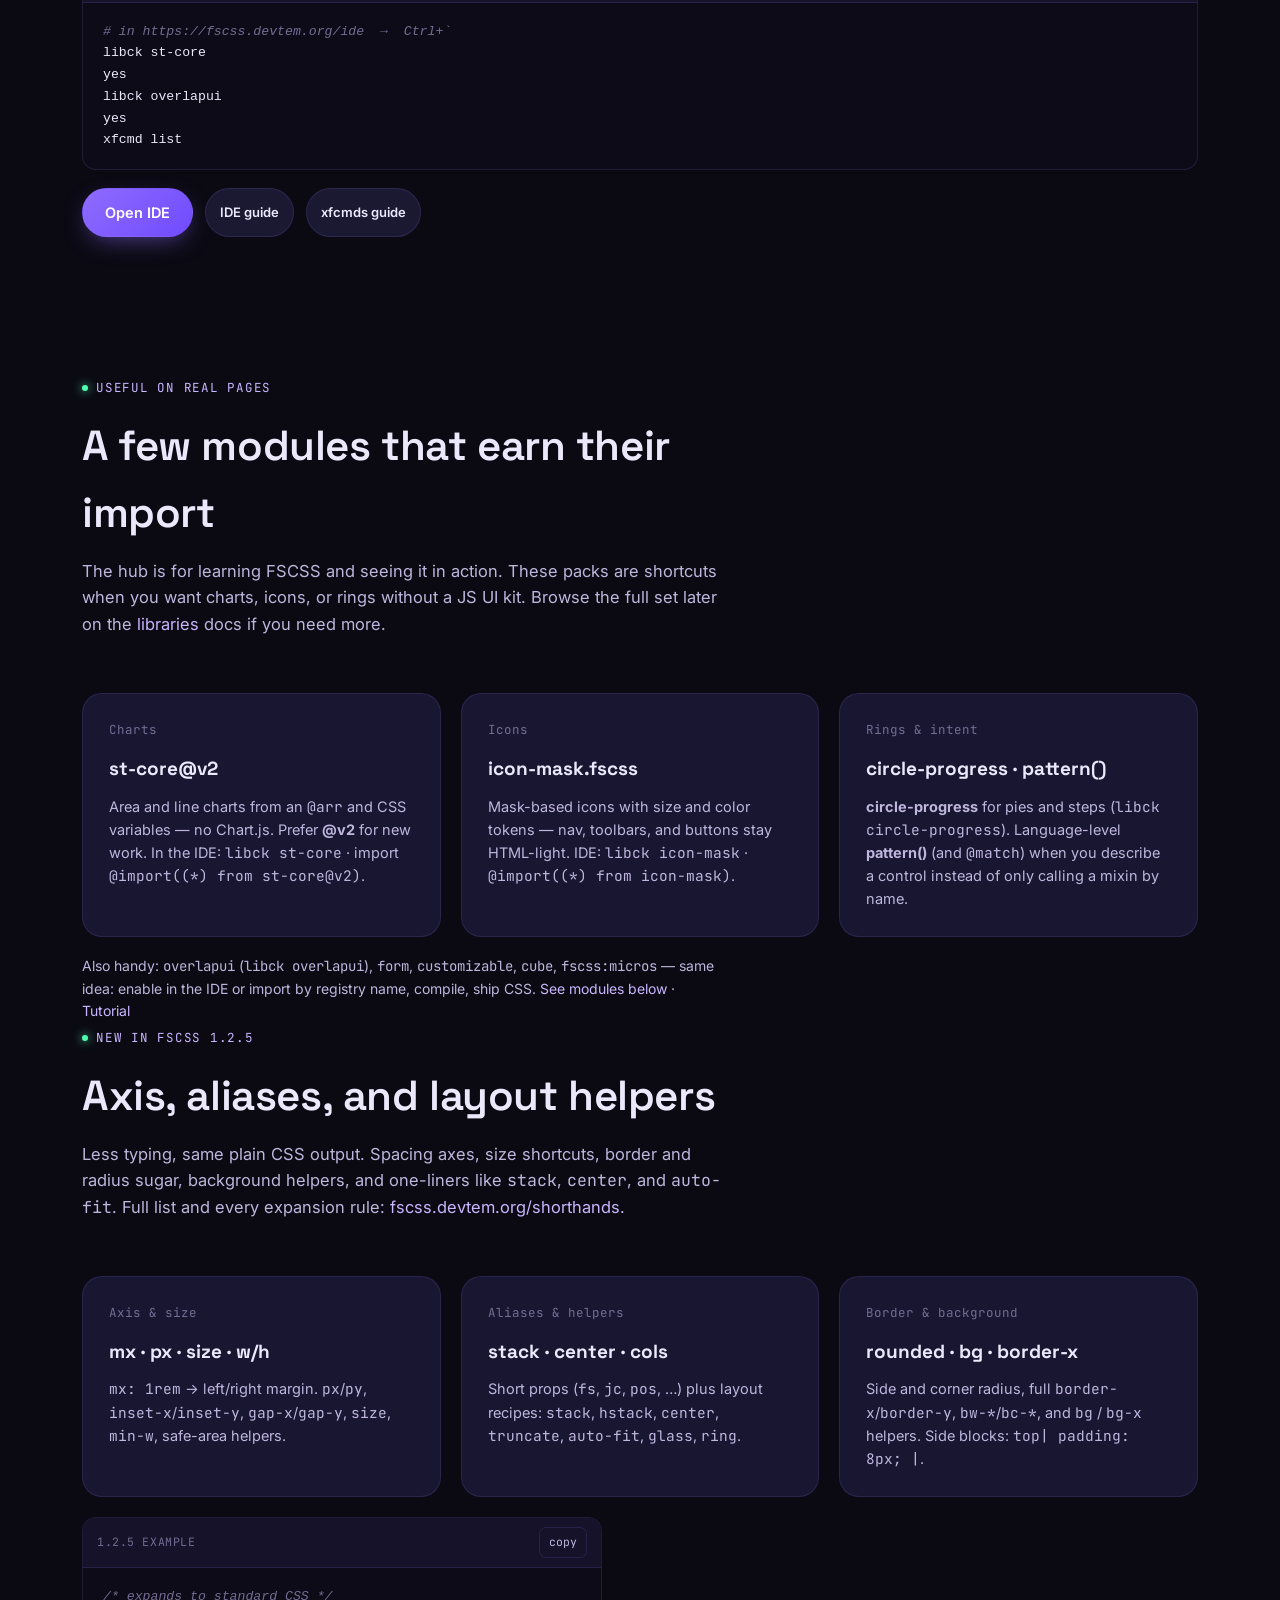
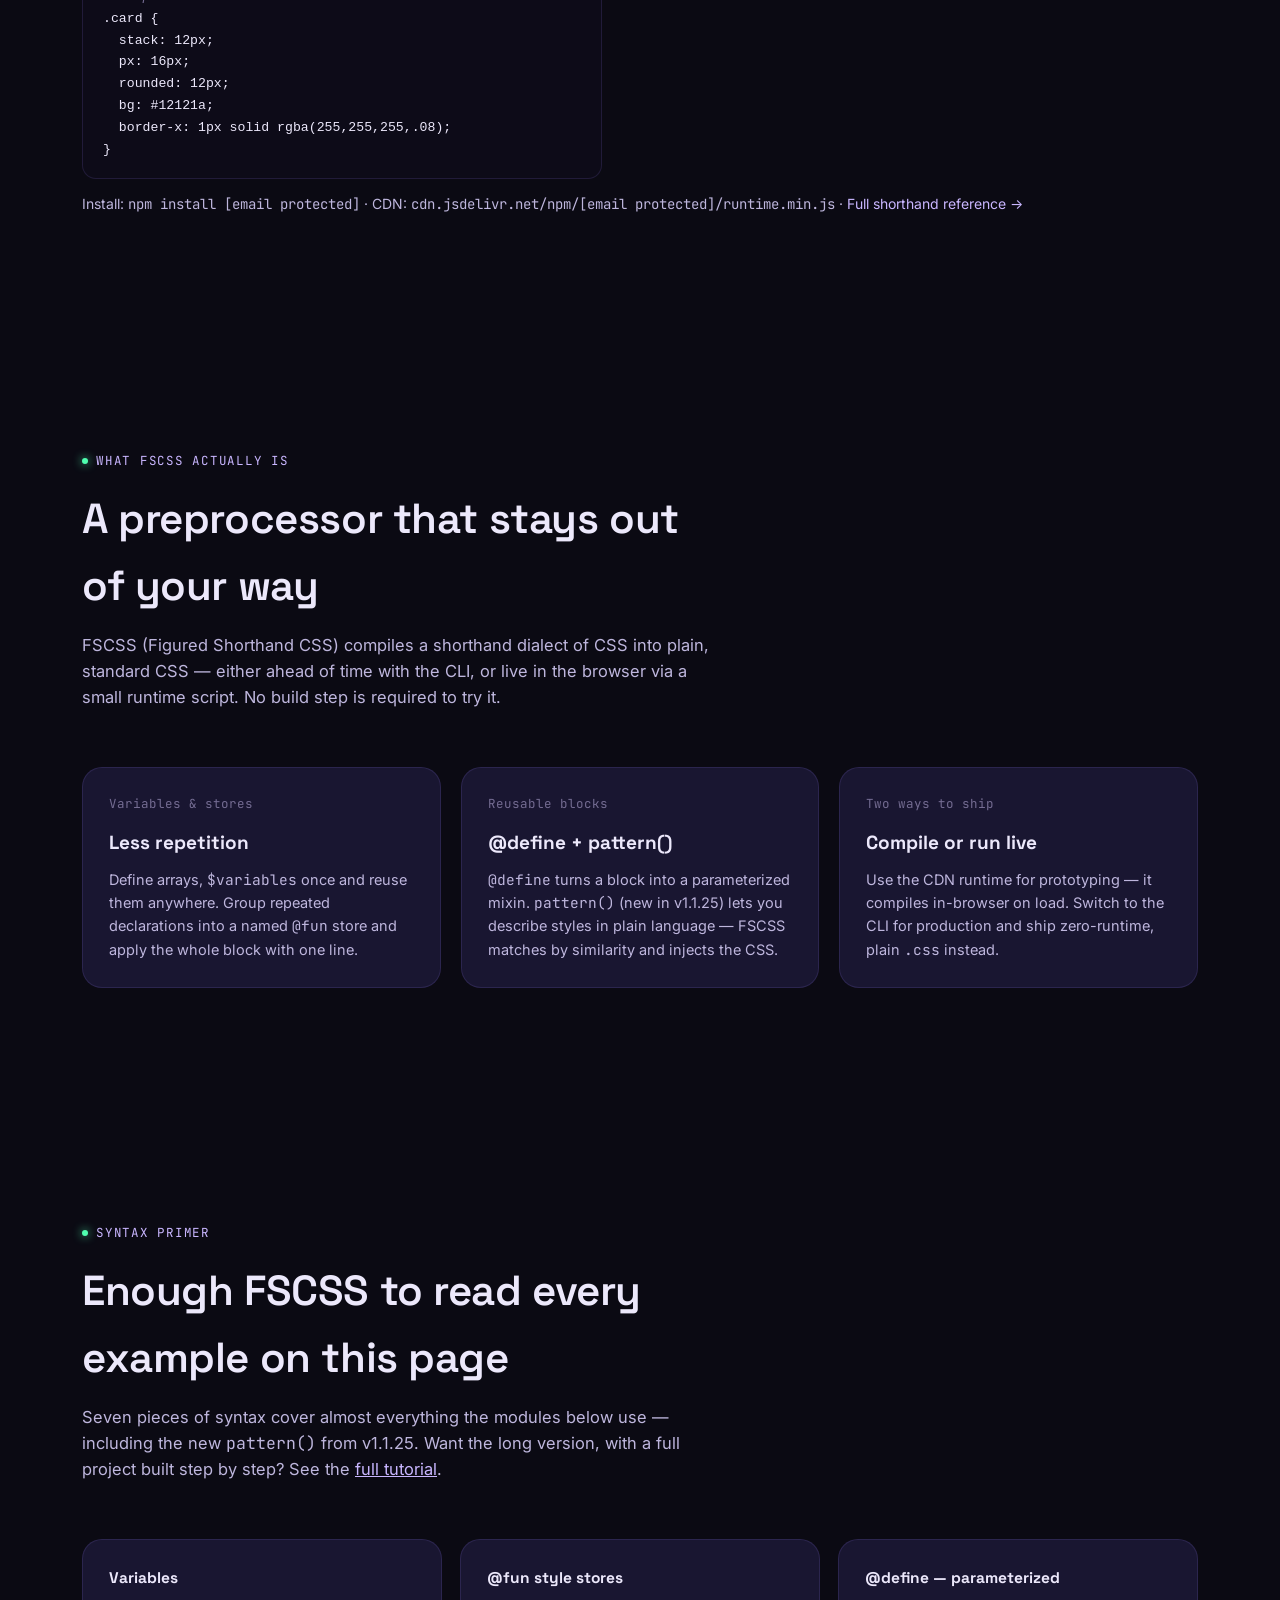
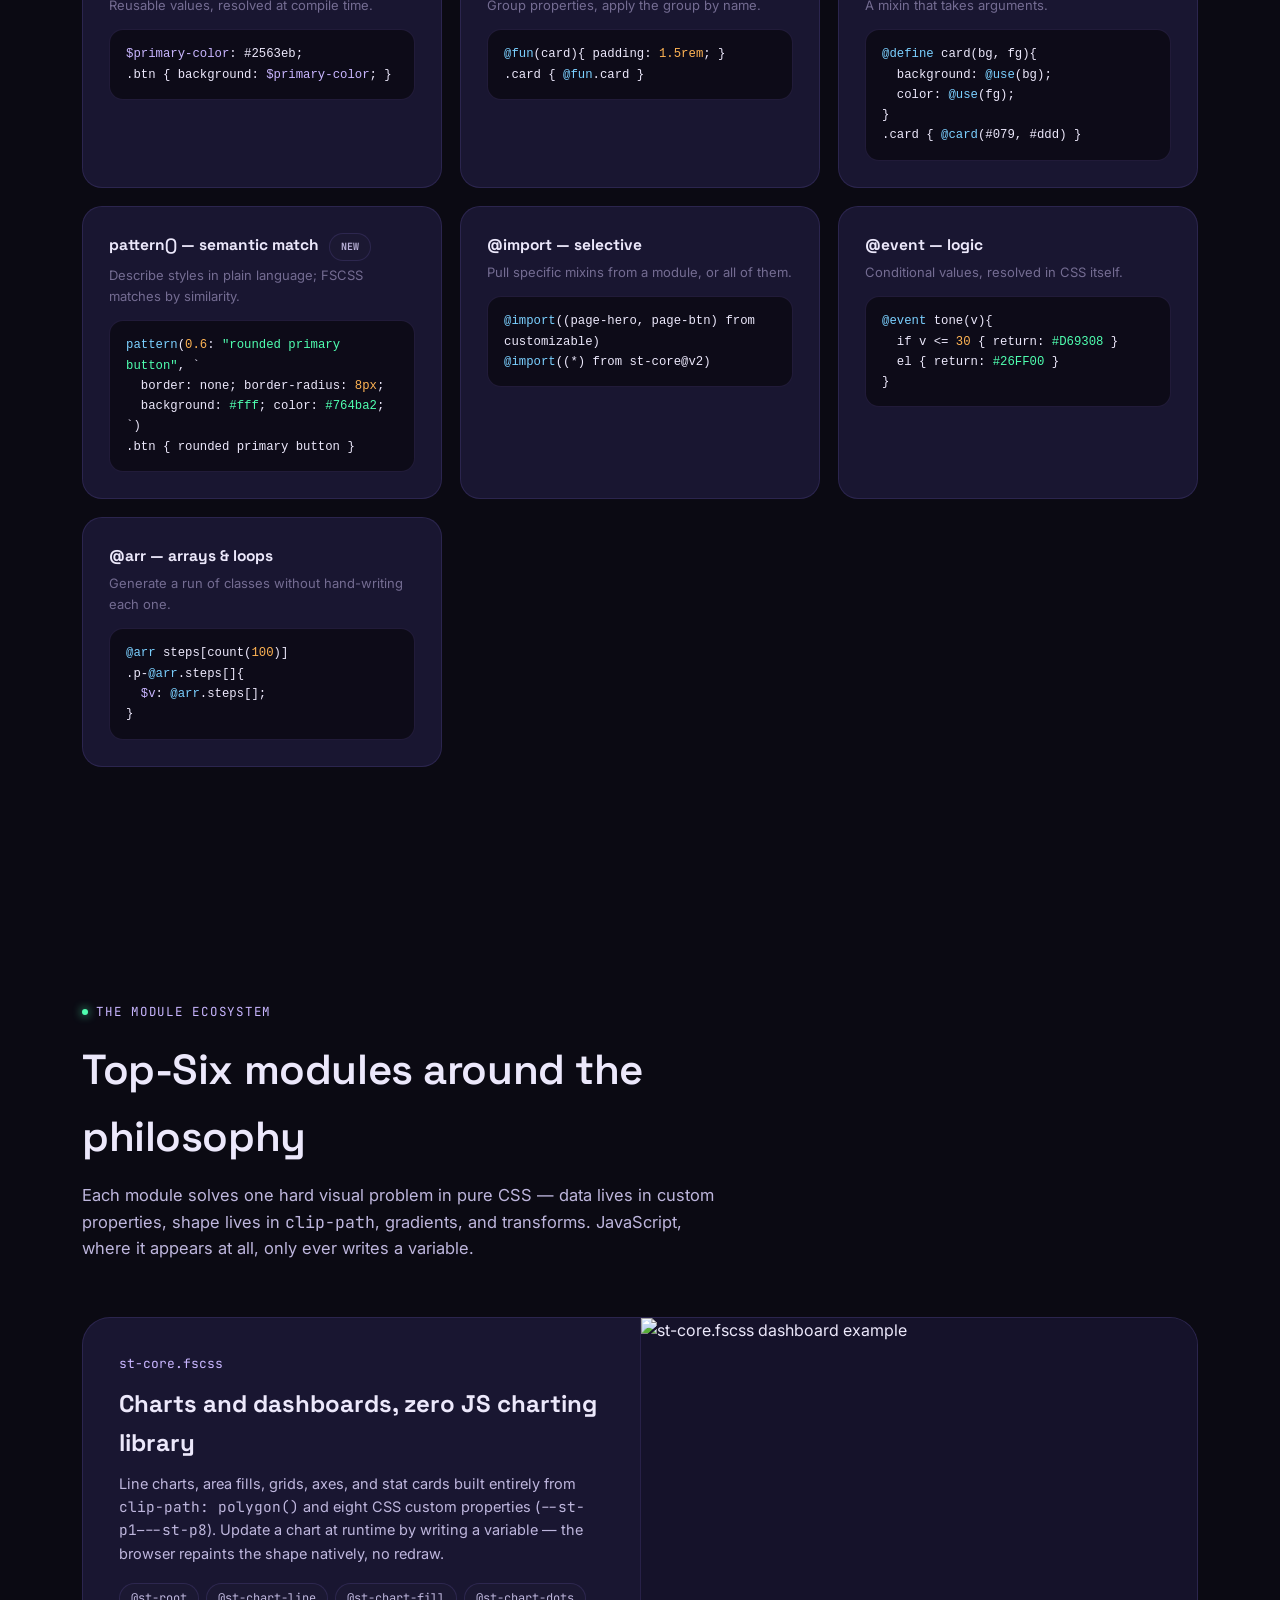
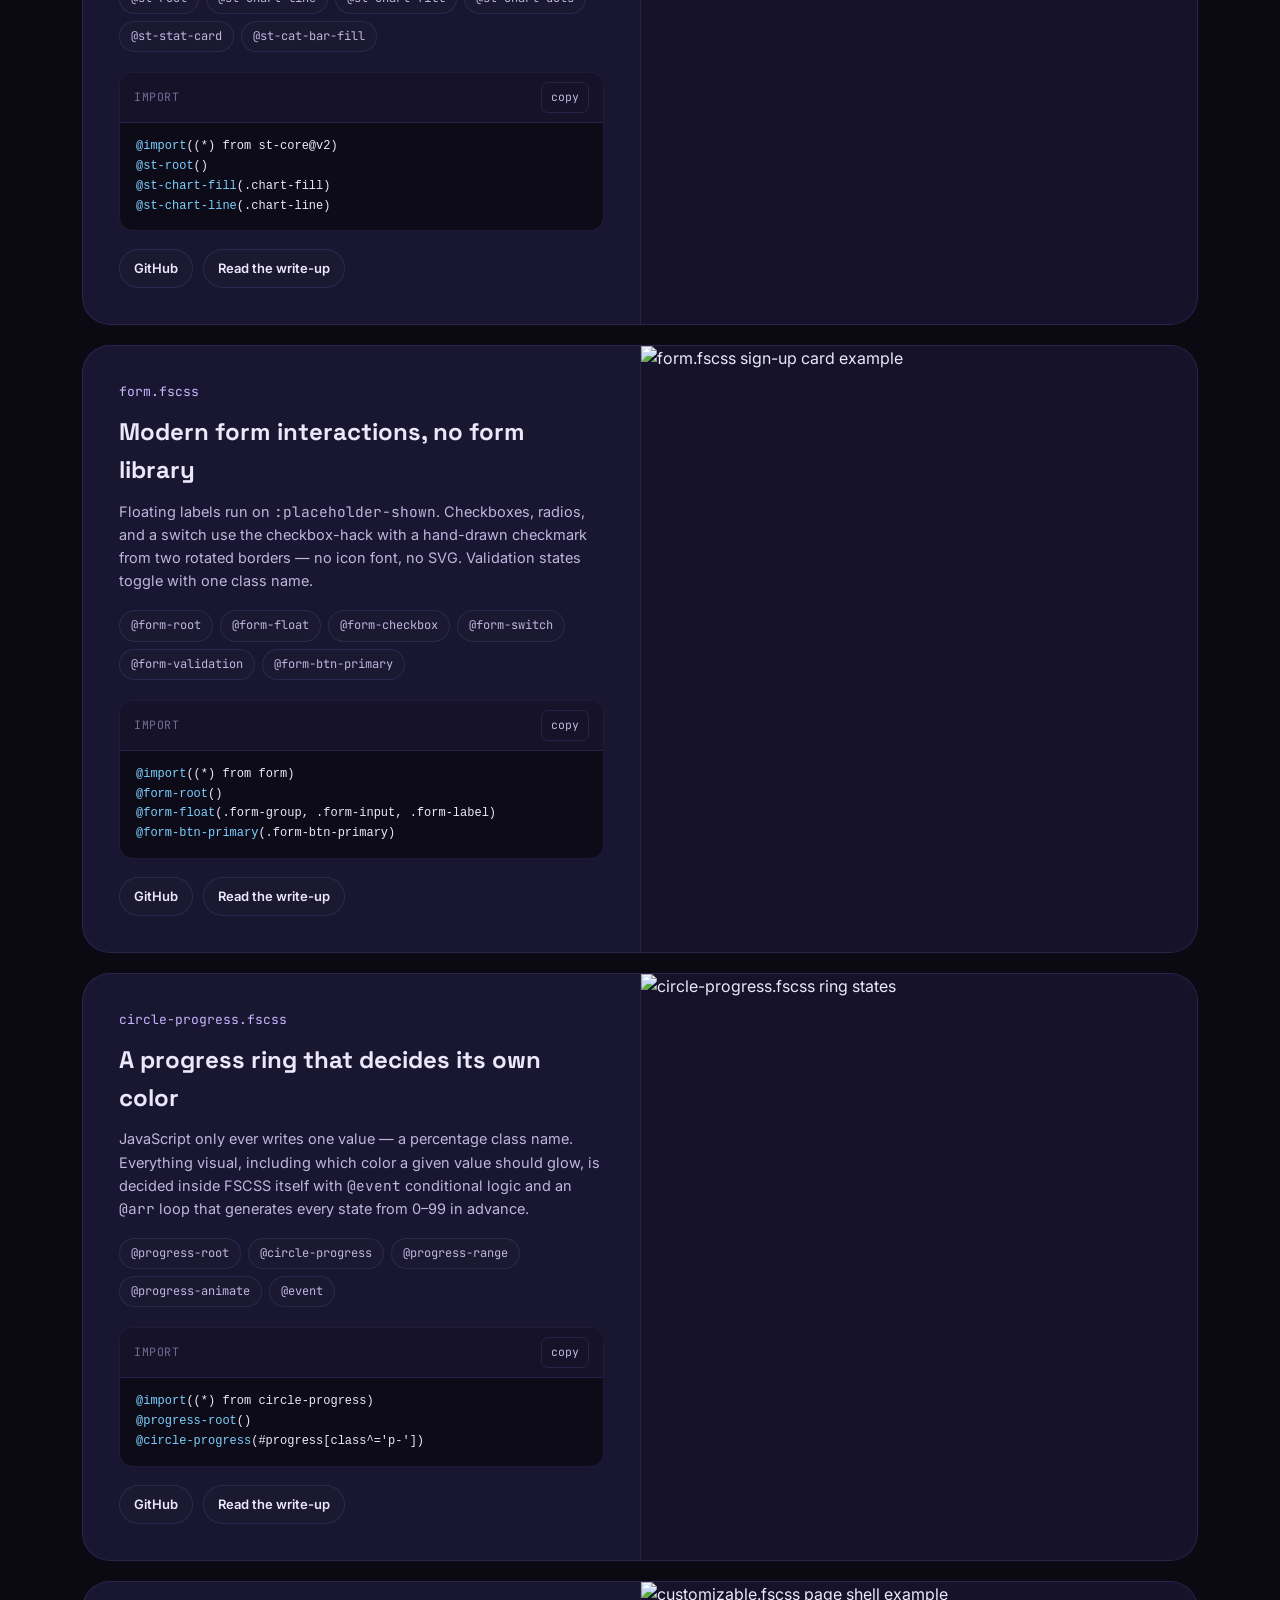
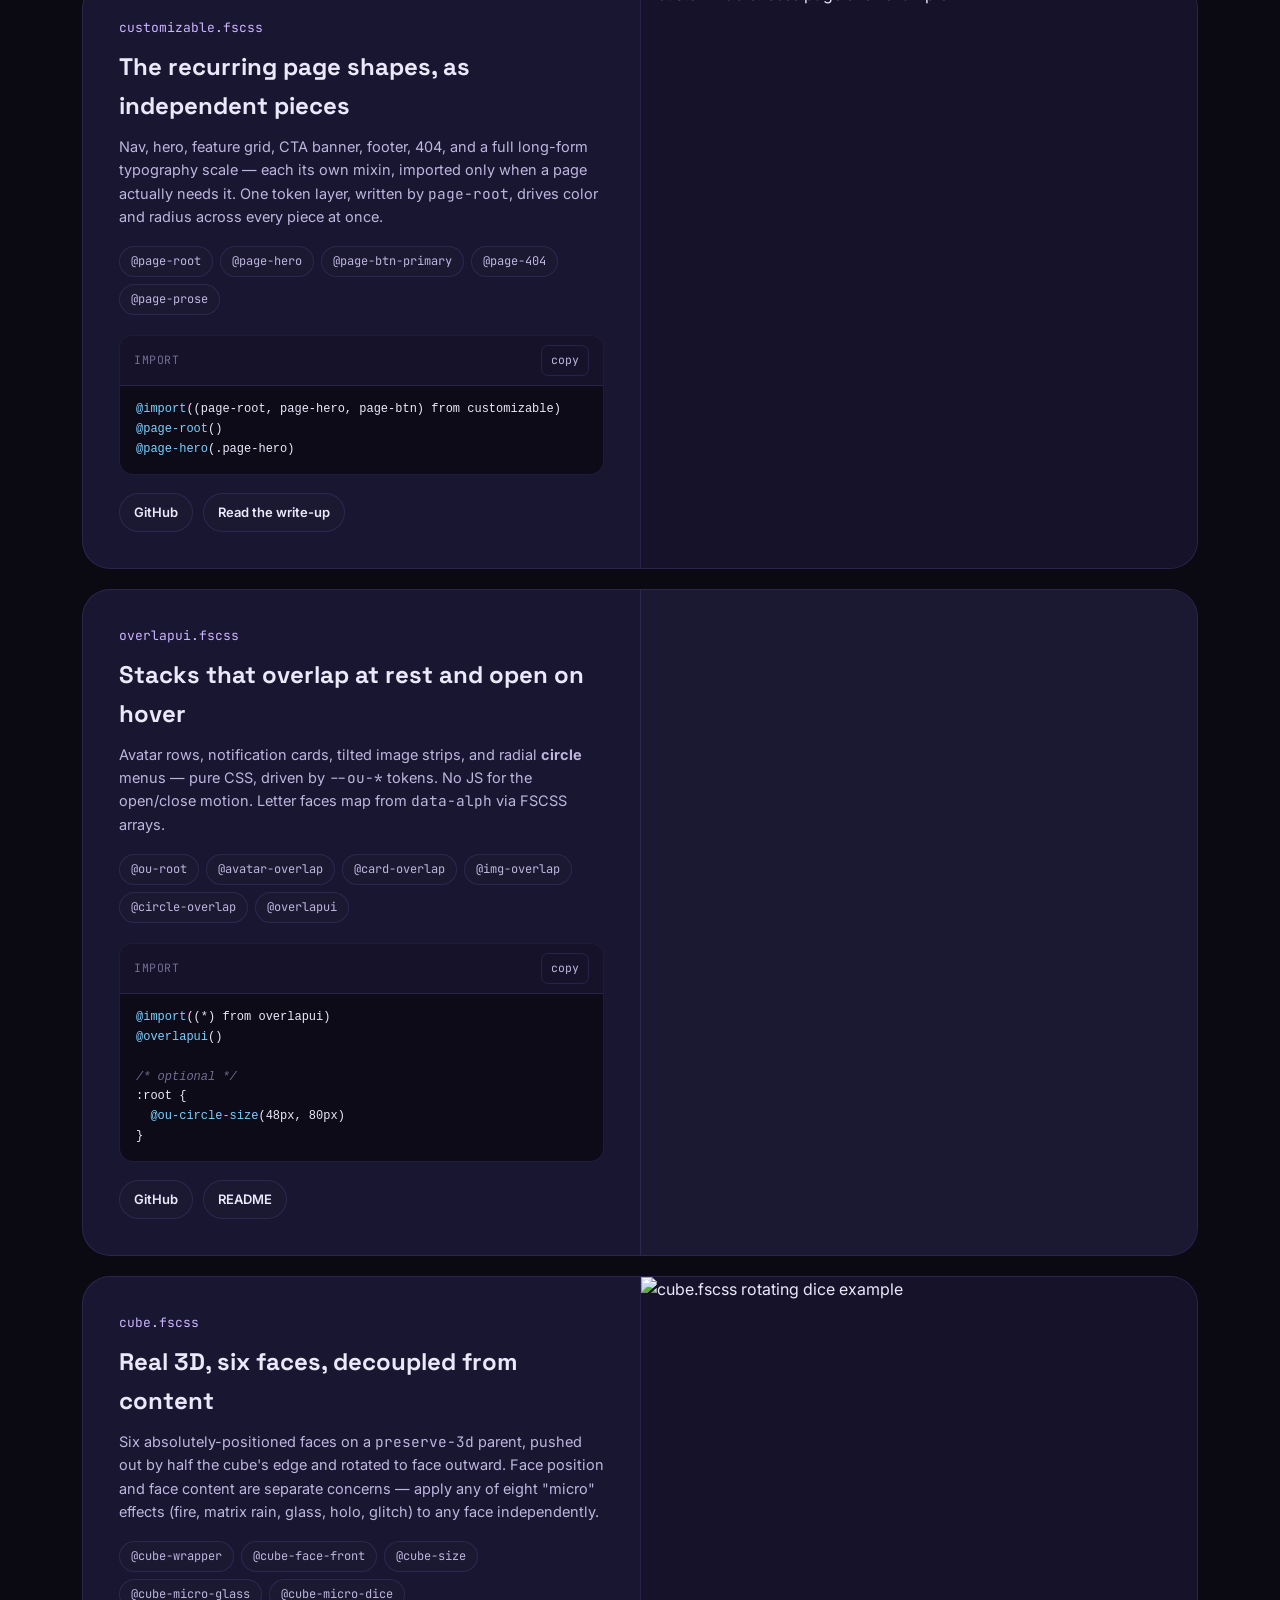
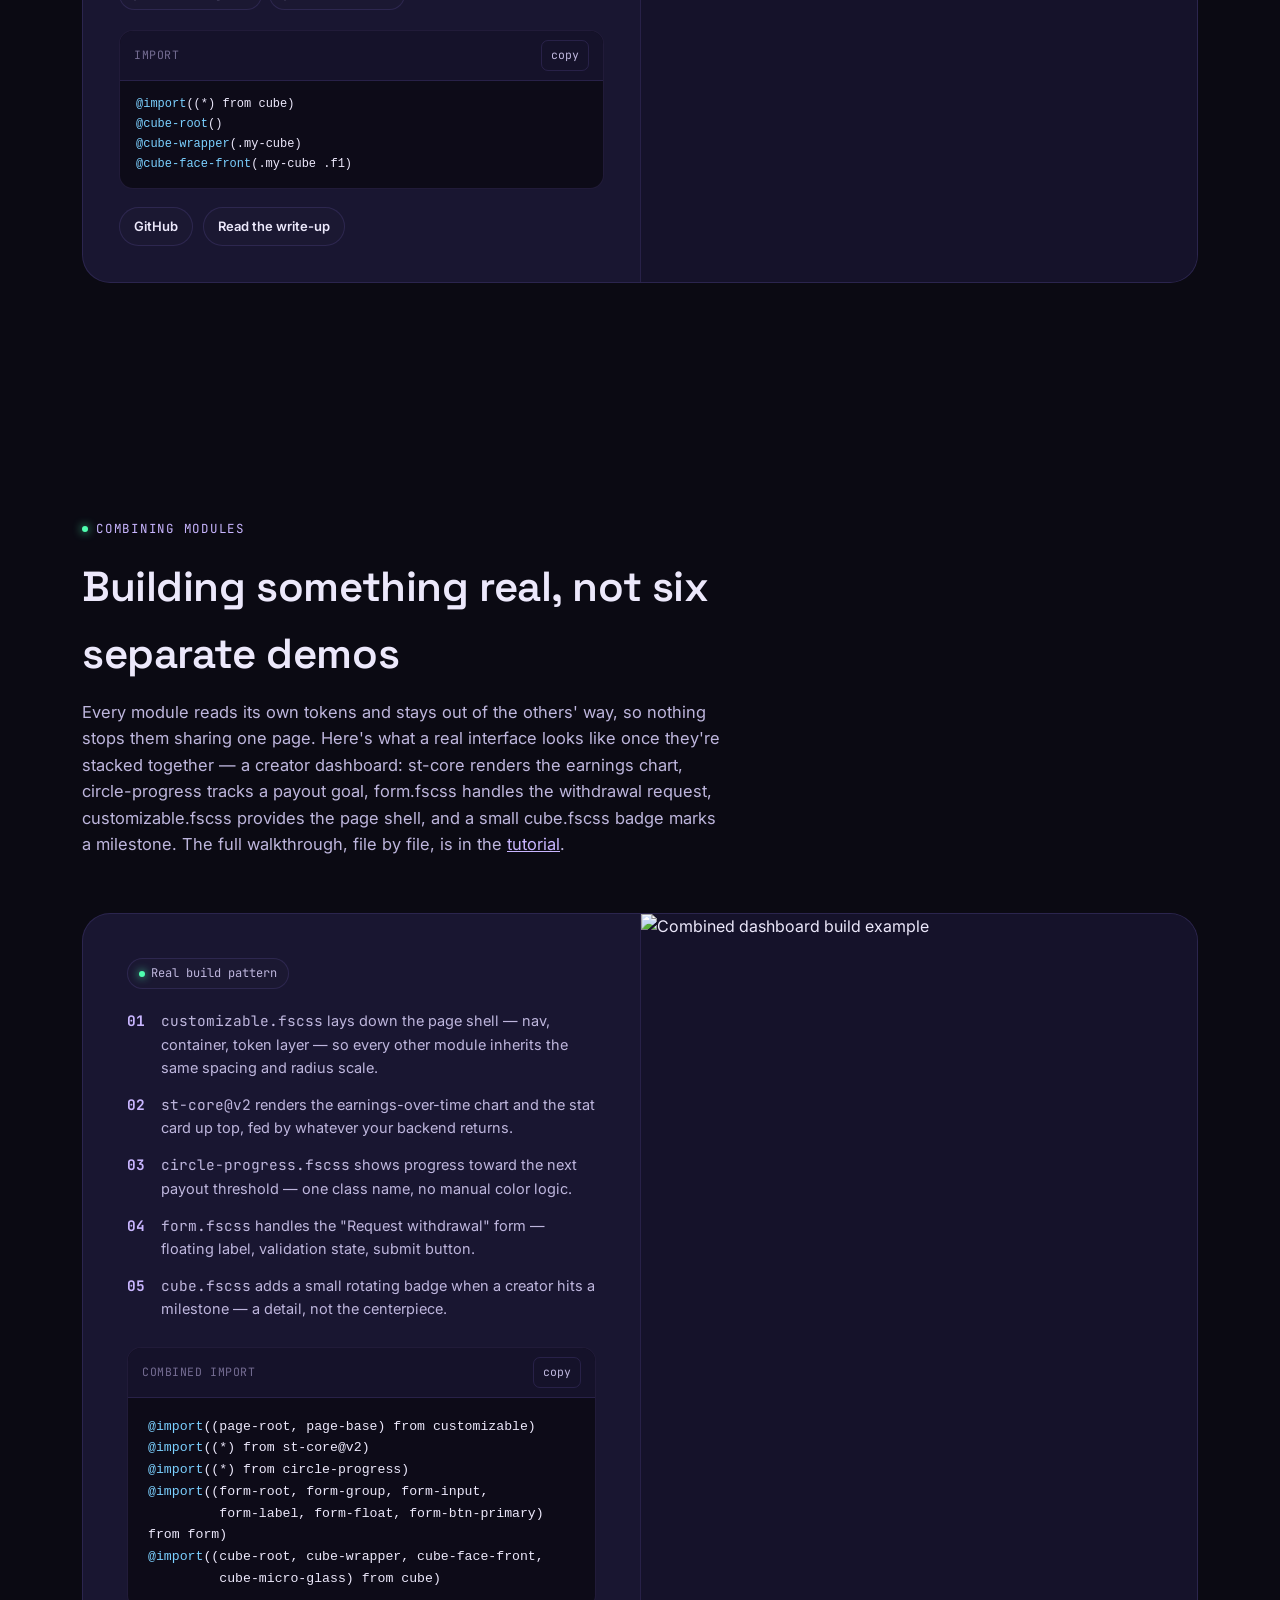
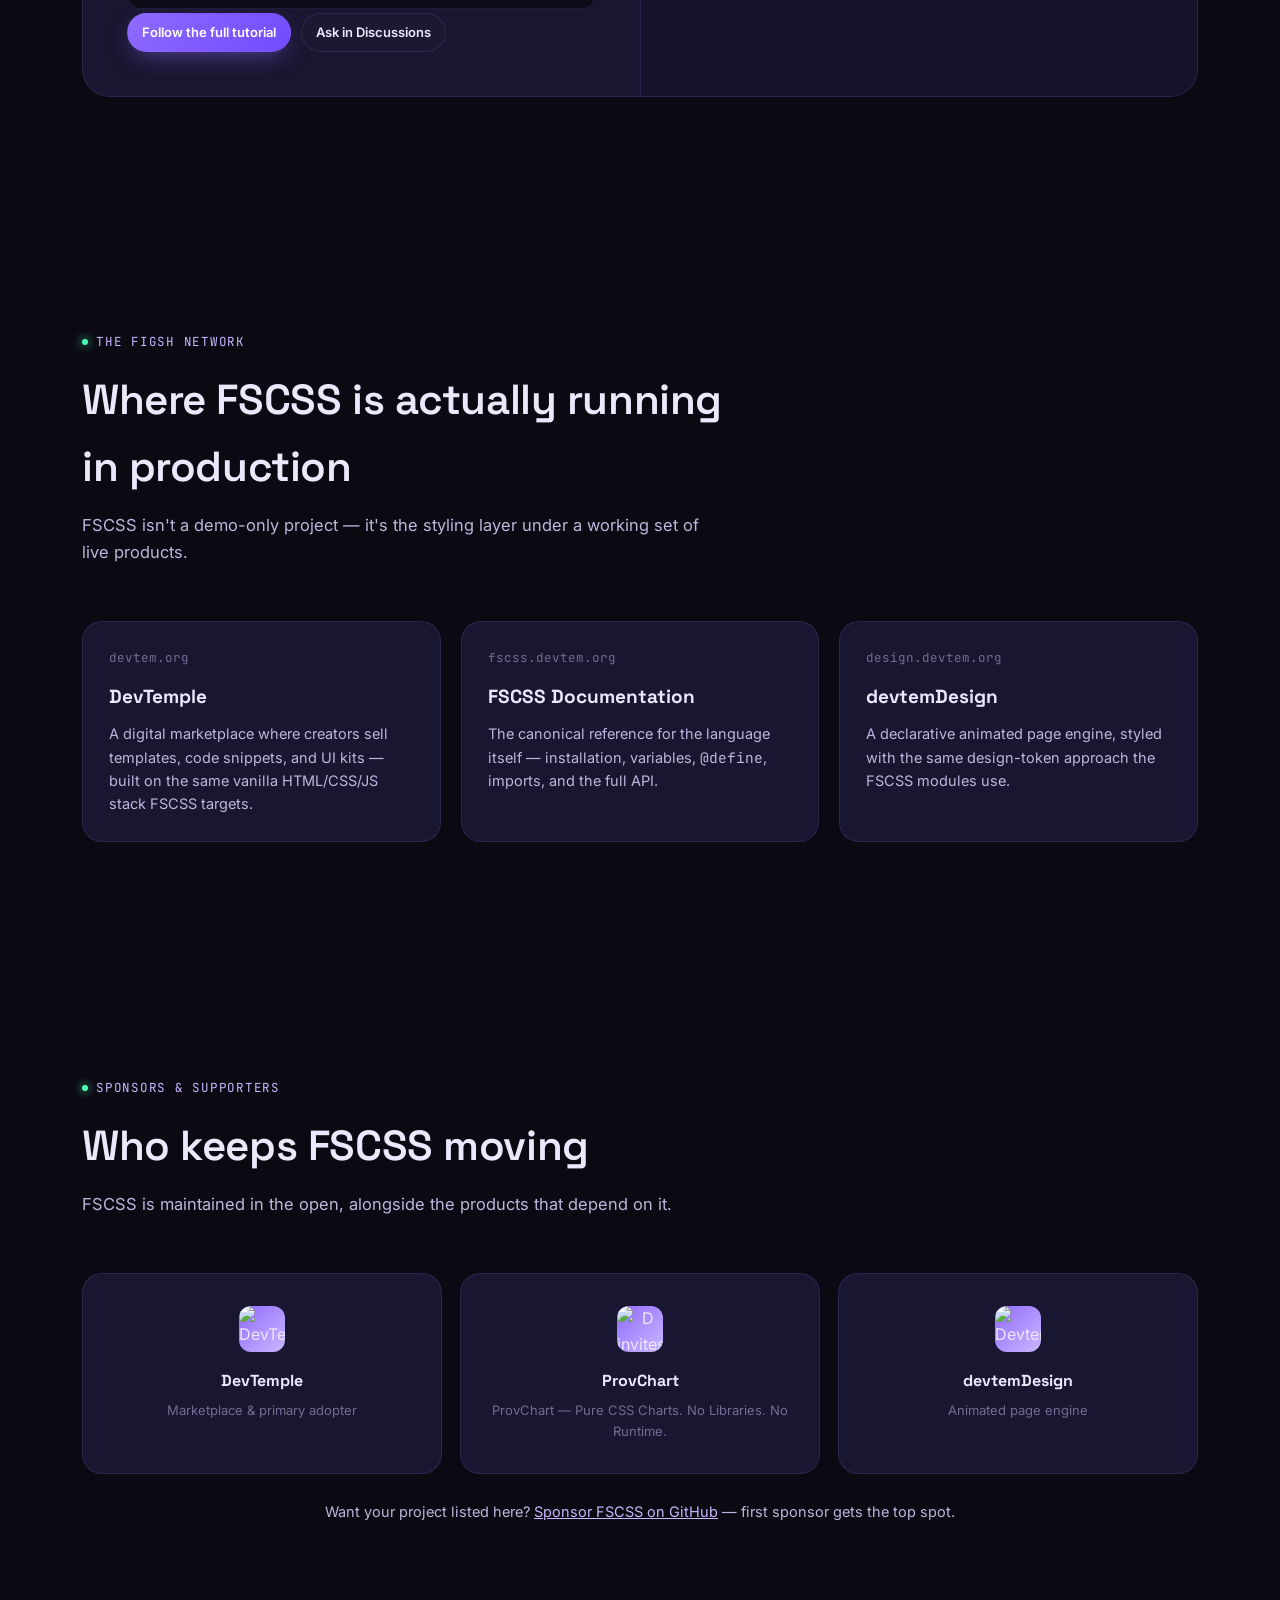
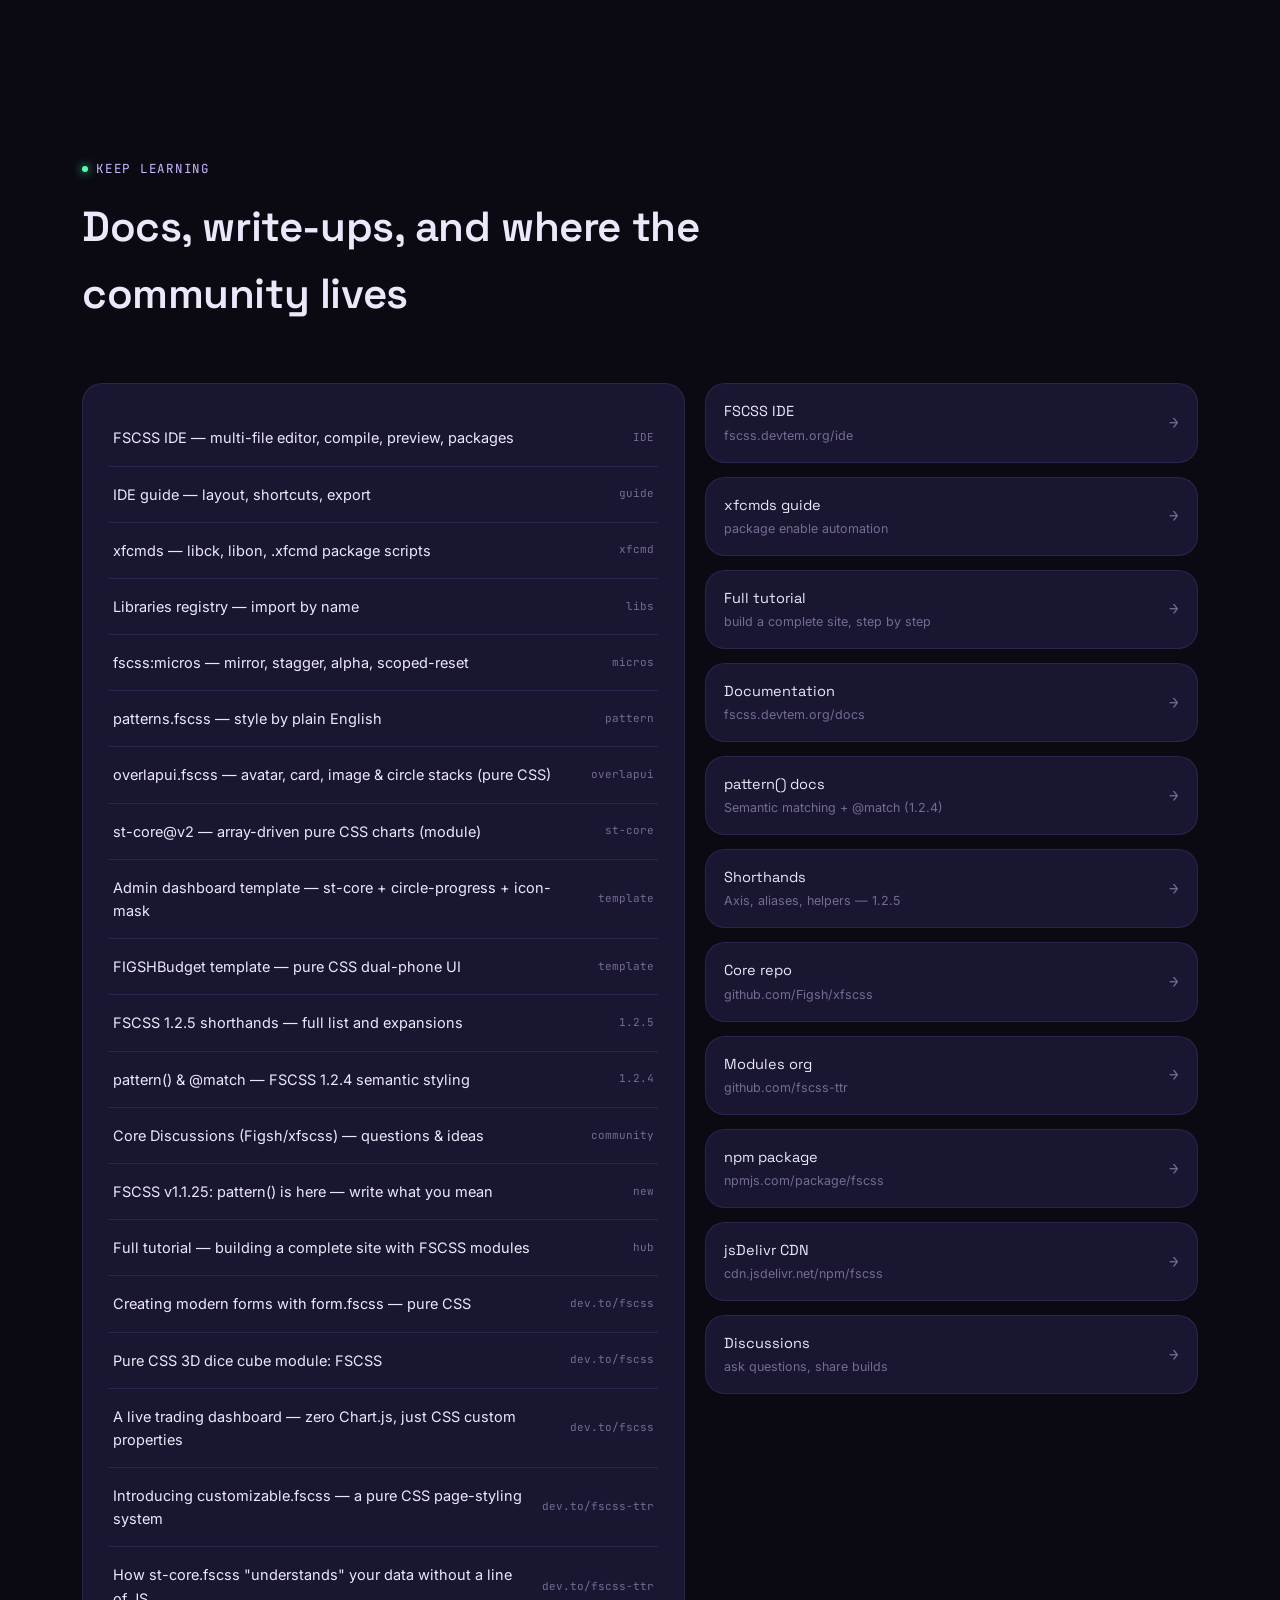
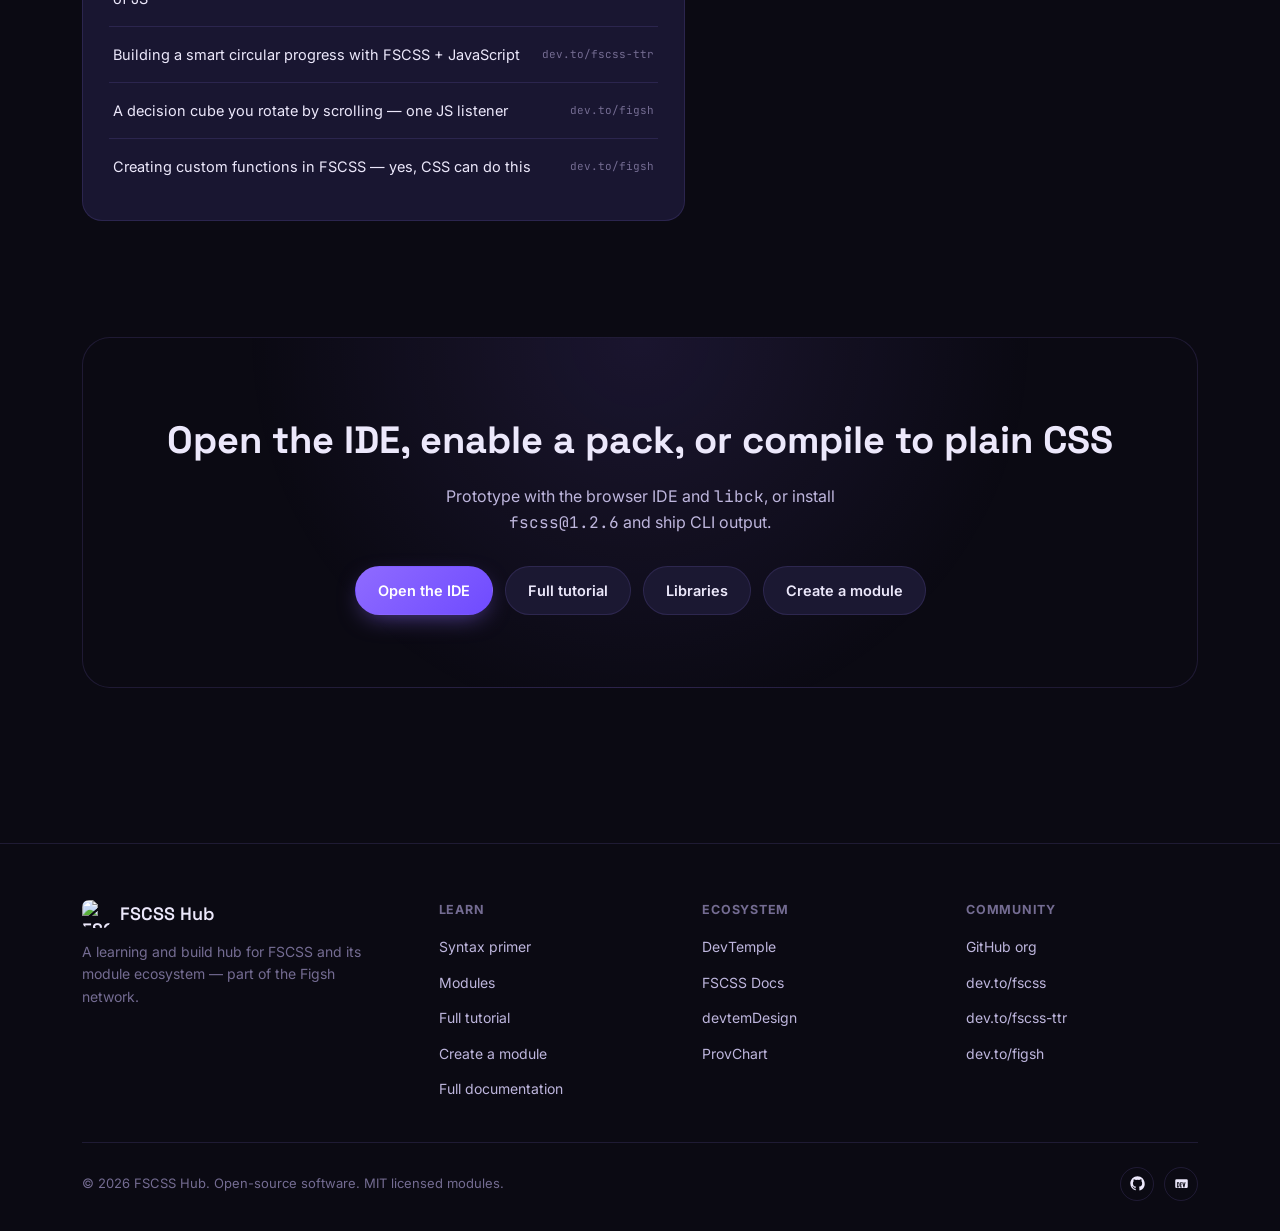
==== commit 84cf425b: "Revise SEO metadata and update version information Updated title and meta descriptions for improved " ====
--- a/index.html
+++ b/index.html
@@ -3,8 +3,8 @@
 <head>
   <meta charset="UTF-8">
   <meta name="viewport" content="width=device-width, initial-scale=1.0">
-  <title>FSCSS Hub — Learn, combine, and ship with the FSCSS ecosystem</title>
-  <meta name="description" content="Learn FSCSS, see it compile to real CSS, and try a few pure-CSS modules that power real UI — charts, icons, rings, forms.">
+  <title>FSCSS Hub — Learn FSCSS, modules, IDE &amp; build real UI</title>
+  <meta name="description" content="Hands-on hub for FSCSS: syntax, shorthands, useful modules (st-core, overlapui, circle-progress, customizable), browser IDE with libck/xfcmd package automation, tutorials and templates. Compile to plain CSS.">
 
   <!-- SEO / Canonical -->
   <link rel="canonical" href="https://hub.devtem.org/">
@@ -12,8 +12,8 @@
   <meta name="robots" content="index, follow">
 
   <!-- Open Graph (social sharing) -->
-  <meta property="og:title" content="FSCSS Hub — Learn, combine, and ship with the FSCSS ecosystem">
-  <meta property="og:description" content="A hands-on hub for learning FSCSS and its modules — charts, forms, progress rings, page shells, and 3D.">
+  <meta property="og:title" content="FSCSS Hub — Learn FSCSS, modules, IDE & build real UI">
+  <meta property="og:description" content="Learn FSCSS syntax and modules, open the browser IDE, enable packs with libck/xfcmd, and ship plain CSS. Charts, forms, rings, page shells.">
   <meta property="og:url" content="https://hub.devtem.org/">
   <meta property="og:type" content="website">
   <meta property="og:image" content="https://hub.devtem.org/assets/images/og-image.jpg">
@@ -23,8 +23,8 @@
 
   <!-- Twitter Card -->
   <meta name="twitter:card" content="summary_large_image">
-  <meta name="twitter:title" content="FSCSS Hub — Learn, combine, and ship with the FSCSS ecosystem">
-  <meta name="twitter:description" content="A hands-on hub for learning FSCSS and its modules — charts, forms, progress rings, page shells, and 3D.">
+  <meta name="twitter:title" content="FSCSS Hub — Learn FSCSS, modules, IDE & build real UI">
+  <meta name="twitter:description" content="Learn FSCSS syntax and modules, open the browser IDE, enable packs with libck/xfcmd, and ship plain CSS. Charts, forms, rings, page shells.">
   <meta name="twitter:image" content="https://hub.devtem.org/assets/images/og-image.jpg">
 
   <!-- Favicon & fonts -->
@@ -176,7 +176,7 @@
 <header class="site-nav">
   <div class="wrap">
     <a href="/" class="brand">
-      <img src="https://fscss.devtem.org/assets/images/fscss.png" alt="FSCSS">Hub <span class="v">v1.2.5</span>
+      <img src="https://fscss.devtem.org/assets/images/fscss.png" alt="FSCSS">Hub <span class="v">v1.2.6</span>
     </a>
 
     <nav class="nav-links" data-nav-links>
@@ -185,10 +185,9 @@
       <a href="#syntax">Syntax</a>
       <a href="#modules">Modules</a>
       <a href="#combine">Build</a>
+      <a href="https://fscss.devtem.org/ide" target="_blank" rel="noopener">IDE</a>
       <a href="tutorial">Tutorial</a>
       <a href="create-module">Create module</a>
-      <a href="#ecosystem">Ecosystem</a>
-      <a href="#resources">Resources</a>
     </nav>
 
     <div class="nav-actions">
@@ -210,24 +209,25 @@
       <div data-reveal>
         <span class="eyebrow">Figured Shorthand CSS · Learning &amp; build hub</span>
         <h1>Write shorthand.<br>Ship <em>real CSS</em>.</h1>
-        <p class="lead">A place to <strong>start with FSCSS</strong>, see it compile to real CSS, and try small UI packs that make pages feel finished — charts, icons, rings, forms. <strong>1.2.5</strong> adds axis and property shorthands (<code class="mono">mx</code>, <code class="mono">px</code>, <code class="mono">stack</code>, <code class="mono">rounded</code>, …). Learn the syntax, peek at a few useful modules, then build.</p>
+        <p class="lead">A place to <strong>start with FSCSS</strong>, see it compile to real CSS, and try small UI packs — charts, icons, rings, forms, overlap stacks. Use the <a href="https://fscss.devtem.org/ide" style="color:var(--accent-2)">browser IDE</a> for multi-file work and <code class="mono">libck</code> / <code class="mono">xfcmd</code> package setup, or the CDN/CLI for pages. <strong>1.2.6+</strong> tightens imports and IDE automation; <strong>1.2.5+</strong> shipped axis &amp; property shorthands (<code class="mono">mx</code>, <code class="mono">px</code>, <code class="mono">stack</code>, <code class="mono">rounded</code>, …).</p>
 
         <div class="hero-cta">
-          <a class="btn btn-primary" href="tutorial">Follow the full tutorial</a>
+          <a class="btn btn-primary" href="https://fscss.devtem.org/ide" target="_blank" rel="noopener">Open the FSCSS IDE</a>
+          <a class="btn btn-ghost" href="tutorial">Full tutorial</a>
           <a class="btn btn-ghost" href="#modules">Browse modules</a>
         </div>
 
         <div class="install-line">
           <div class="code">
-            <pre><span class="tok-com">$</span> npm install fscss@1.2.5</pre>
+            <pre><span class="tok-com">$</span> npm install <a href="/cdn-cgi/l/email-protection" class="__cf_email__" data-cfemail="a4c2d7c7d7d7e4958a968a91">[email&#160;protected]</a></pre>
           </div>
           <button class="copy-btn" data-copy>copy</button>
         </div>
 
         <div class="hero-stats">
-          <div><b>1.2.5</b><span>language on npm / CDN</span></div>
-          <div><b>CLI or runtime</b><span>prototype, then ship plain CSS</span></div>
-          <div><b>Modules optional</b><span>only when a page needs them</span></div>
+          <div><b>1.2.6+</b><span>language on npm / CDN / IDE</span></div>
+          <div><b>IDE + CLI</b><span>prototype, then ship plain CSS</span></div>
+          <div><b>libck / xfcmd</b><span>enable packs in one prompt</span></div>
           <div><b>0</b><span>required app JS for styles</span></div>
         </div>
       </div>
@@ -260,7 +260,7 @@
   box-shadow: <span class="tok-num">0 8px 24px</span> rgba(0,0,0,.25);
 }</pre></div>
           </div>
-          <div class="demo-foot"><span class="dot"></span> You write FSCSS → browser gets plain CSS · 1.2.5 runtime / esm / CLI · axis & property shorthands</div>
+          <div class="demo-foot"><span class="dot"></span> You write FSCSS → browser gets plain CSS · 1.2.6 runtime / esm / CLI · IDE packages via libck</div>
         </div>
       </div>
     </div>
@@ -281,6 +281,49 @@
 
 
 
+
+  <!-- ====================== TRY IN THE IDE =================== -->
+  <section class="section" id="ide" style="padding-top: 40px; padding-bottom: 20px;">
+    <div class="wrap">
+      <div class="section-head" data-reveal>
+        <span class="eyebrow">Browser workspace</span>
+        <h2>FSCSS IDE — edit, compile, enable packs</h2>
+        <p>Multi-file project, live CSS, preview, and terminal automation. Enable a module without pasting README setup by hand.</p>
+      </div>
+      <div class="pillars">
+        <div class="card pillar" data-reveal>
+          <div class="pillar-num">Workspace</div>
+          <h3>Multi-file + local @import</h3>
+          <p>Virtual FS, selective aliases, registry names (<code class="mono">st-core@v2</code>, <code class="mono">overlapui</code>, <code class="mono">fscss:micros</code>), remote URLs.</p>
+        </div>
+        <div class="card pillar" data-reveal>
+          <div class="pillar-num">Terminal</div>
+          <h3>libs · libck · libon · xfcmd</h3>
+          <p>Check a package, type <code class="mono">yes</code>, get snippets + a demo folder. Scripts live in each module’s <code class="mono">xfcmds/</code>.</p>
+        </div>
+        <div class="card pillar" data-reveal>
+          <div class="pillar-num">Ship</div>
+          <h3>Export or CLI</h3>
+          <p>Export CSS / ZIP from the IDE, or <code class="mono">fscss in.fscss out.css</code> for production with zero runtime.</p>
+        </div>
+      </div>
+      <div class="code" style="margin-top: 20px;" data-reveal>
+        <div class="code-head">IDE terminal<button class="copy-btn" data-copy=".m-ide">copy</button></div>
+        <pre class="m-ide"><span class="tok-com"># in https://fscss.devtem.org/ide  →  Ctrl+`</span>
+libck st-core
+yes
+libck overlapui
+yes
+xfcmd list</pre>
+      </div>
+      <div class="hero-cta" style="margin-top: 18px;" data-reveal>
+        <a class="btn btn-primary" href="https://fscss.devtem.org/ide" target="_blank" rel="noopener">Open IDE</a>
+        <a class="btn btn-ghost btn-sm" href="https://fscss.devtem.org/ide-guide" target="_blank" rel="noopener">IDE guide</a>
+        <a class="btn btn-ghost btn-sm" href="https://fscss.devtem.org/xfcmds-guide" target="_blank" rel="noopener">xfcmds guide</a>
+      </div>
+    </div>
+  </section>
+
   <!-- ====================== USEFUL PACKS (not a library index) =================== -->
   <section class="section" id="notable" style="padding-bottom: 0;">
     <div class="wrap">
@@ -293,21 +336,21 @@
         <div class="card pillar" data-reveal>
           <div class="pillar-num">Charts</div>
           <h3>st-core@v2</h3>
-          <p>Area and line charts from an <code class="mono">@arr</code> and CSS variables — no Chart.js. Prefer <strong>@v2</strong> for new work; classic <code class="mono">st-core.fscss</code> still works for older fixed-point demos.</p>
+          <p>Area and line charts from an <code class="mono">@arr</code> and CSS variables — no Chart.js. Prefer <strong>@v2</strong> for new work. In the IDE: <code class="mono">libck st-core</code> · import <code class="mono">@import((*) from st-core@v2)</code>.</p>
         </div>
         <div class="card pillar" data-reveal>
           <div class="pillar-num">Icons</div>
           <h3>icon-mask.fscss</h3>
-          <p>Mask-based icons with size and color tokens — nav, toolbars, and buttons stay HTML-light and themeable with the rest of the page.</p>
+          <p>Mask-based icons with size and color tokens — nav, toolbars, and buttons stay HTML-light. IDE: <code class="mono">libck icon-mask</code> · <code class="mono">@import((*) from icon-mask)</code>.</p>
         </div>
         <div class="card pillar" data-reveal>
           <div class="pillar-num">Rings &amp; intent</div>
           <h3>circle-progress · pattern()</h3>
-          <p><strong>circle-progress</strong> for pies and steps. Language-level <strong>pattern()</strong> (and <code class="mono">@match</code> in 1.2.4) when you want to describe a control instead of only calling a mixin by name.</p>
+          <p><strong>circle-progress</strong> for pies and steps (<code class="mono">libck circle-progress</code>). Language-level <strong>pattern()</strong> (and <code class="mono">@match</code>) when you describe a control instead of only calling a mixin by name.</p>
         </div>
       </div>
       <p data-reveal style="margin-top: 18px; font-size: 14px; color: var(--text-dim); max-width: 640px;">
-        Also handy: <code class="mono">overlapui.fscss</code>, <code class="mono">form.fscss</code>, <code class="mono">customizable.fscss</code>, <code class="mono">cube.fscss</code> — same idea: import what the page needs, compile, ship CSS.
+        Also handy: <code class="mono">overlapui</code> (<code class="mono">libck overlapui</code>), <code class="mono">form</code>, <code class="mono">customizable</code>, <code class="mono">cube</code>, <code class="mono">fscss:micros</code> — same idea: enable in the IDE or import by registry name, compile, ship CSS.
         <a href="#modules" style="color:var(--accent-2);">See modules below</a> ·
         <a href="tutorial" style="color:var(--accent-2);">Tutorial</a>
       </p>
@@ -352,7 +395,7 @@
 }</pre>
       </div>
       <p data-reveal style="margin-top: 14px; font-size: 14px; color: var(--text-dim);">
-        Install: <code class="mono">npm install fscss@1.2.5</code> · CDN: <code class="mono">cdn.jsdelivr.net/npm/fscss@1.2.5/runtime.min.js</code> ·
+        Install: <code class="mono">npm install <a href="/cdn-cgi/l/email-protection" class="__cf_email__" data-cfemail="771104140404374659455942">[email&#160;protected]</a></code> · CDN: <code class="mono">cdn.jsdelivr.net/npm/<a href="/cdn-cgi/l/email-protection" class="__cf_email__" data-cfemail="c7a1b4a4b4b487f6e9f5e9f2">[email&#160;protected]</a>/runtime.min.js</code> ·
         <a href="https://fscss.devtem.org/shorthands" target="_blank" rel="noopener" style="color:var(--accent-2);">Full shorthand reference →</a>
       </p>
     </div>
@@ -773,7 +816,31 @@
 
       <div class="resource-grid">
         <div class="card article-list" data-reveal>
-          <div class="article-row">
+                    <div class="article-row">
+            <a class="title" href="https://fscss.devtem.org/ide" target="_blank" rel="noopener">FSCSS IDE — multi-file editor, compile, preview, packages</a>
+            <span class="tag">IDE</span>
+          </div>
+          <div class="article-row">
+            <a class="title" href="https://fscss.devtem.org/ide-guide" target="_blank" rel="noopener">IDE guide — layout, shortcuts, export</a>
+            <span class="tag">guide</span>
+          </div>
+          <div class="article-row">
+            <a class="title" href="https://fscss.devtem.org/xfcmds-guide" target="_blank" rel="noopener">xfcmds — libck, libon, .xfcmd package scripts</a>
+            <span class="tag">xfcmd</span>
+          </div>
+          <div class="article-row">
+            <a class="title" href="https://fscss.devtem.org/libraries" target="_blank" rel="noopener">Libraries registry — import by name</a>
+            <span class="tag">libs</span>
+          </div>
+          <div class="article-row">
+            <a class="title" href="https://github.com/fscss-ttr/micros.fscss" target="_blank" rel="noopener">fscss:micros — mirror, stagger, alpha, scoped-reset</a>
+            <span class="tag">micros</span>
+          </div>
+          <div class="article-row">
+            <a class="title" href="https://github.com/fscss-ttr/patterns.fscss" target="_blank" rel="noopener">patterns.fscss — style by plain English</a>
+            <span class="tag">pattern</span>
+          </div>
+<div class="article-row">
             <a class="title" href="https://github.com/fscss-ttr/overlapui.fscss" target="_blank" rel="noopener">overlapui.fscss — avatar, card, image &amp; circle stacks (pure CSS)</a>
             <span class="tag">overlapui</span>
           </div>
@@ -844,6 +911,14 @@
         </div>
 
         <div class="resource-side" data-reveal>
+          <a class="card link-card" href="https://fscss.devtem.org/ide" target="_blank" rel="noopener">
+            <div><div class="l-name">FSCSS IDE</div><div class="l-desc">fscss.devtem.org/ide</div></div>
+            <span class="mono muted">→</span>
+          </a>
+          <a class="card link-card" href="https://fscss.devtem.org/xfcmds-guide" target="_blank" rel="noopener">
+            <div><div class="l-name">xfcmds guide</div><div class="l-desc">package enable automation</div></div>
+            <span class="mono muted">→</span>
+          </a>
           <a class="card link-card" href="tutorial.html">
             <div><div class="l-name">Full tutorial</div><div class="l-desc">build a complete site, step by step</div></div>
             <span class="mono muted">&rarr;</span>
@@ -889,11 +964,12 @@
   <section class="section" style="padding-top: 0;">
     <div class="wrap">
       <div class="final-cta" data-reveal>
-        <h2>Install it, import a module, build something real</h2>
-        <p>Start with the CDN runtime for prototyping, then compile to plain CSS when you're ready to ship.</p>
+        <h2>Open the IDE, enable a pack, or compile to plain CSS</h2>
+        <p>Prototype with the browser IDE and <code class="mono">libck</code>, or install <code class="mono">fscss@1.2.6</code> and ship CLI output.</p>
         <div class="hero-cta">
-          <a class="btn btn-primary" href="tutorial.html">Follow the full tutorial</a>
-          <a class="btn btn-ghost" href="https://fscss.devtem.org/libraries">Browse the modules</a>
+          <a class="btn btn-primary" href="https://fscss.devtem.org/ide">Open the IDE</a>
+          <a class="btn btn-ghost" href="tutorial.html">Full tutorial</a>
+          <a class="btn btn-ghost" href="https://fscss.devtem.org/libraries">Libraries</a>
           <a class="btn btn-ghost" href="create-module">Create a module</a>
         </div>
       </div>
@@ -949,7 +1025,7 @@
   </div>
 </footer>
 
-<script src="assets/js/global.js"></script>
+<script data-cfasync="false" src="/cdn-cgi/scripts/5c5dd728/cloudflare-static/email-decode.min.js"></script><script src="assets/js/global.js"></script>
 <script>
   // Hero demo tab switcher (page-specific, small enough to keep inline)
   (function () {
@@ -965,5 +1041,6 @@
     });
   })();
 </script>
-</body>
+<script>(function(){function c(){var b=a.contentDocument||(a.contentWindow&&a.contentWindow.document);if(b){var d=b.createElement('script');d.innerHTML="window.__CF$cv$params={r:'a4d2fedfaa00a8c2',t:'MTc5MjQ0NjU5Nw=='};var a=document.createElement('script');a.src='/cdn-cgi/challenge-platform/scripts/jsd/main.js';document.getElementsByTagName('head')[0].appendChild(a);";b.getElementsByTagName('head')[0].appendChild(d)}}if(document.body){var a=document.createElement('iframe');a.height=1;a.width=1;a.style.position='absolute';a.style.top=0;a.style.left=0;a.style.border='none';a.style.visibility='hidden';document.body.appendChild(a);if('loading'!==document.readyState)c();else if(window.addEventListener)document.addEventListener('DOMContentLoaded',c);else{var e=document.onreadystatechange||function(){};document.onreadystatechange=function(b){e(b);'loading'!==document.readyState&&(document.onreadystatechange=e,c())}}}})();</script></body>
 </html>
+
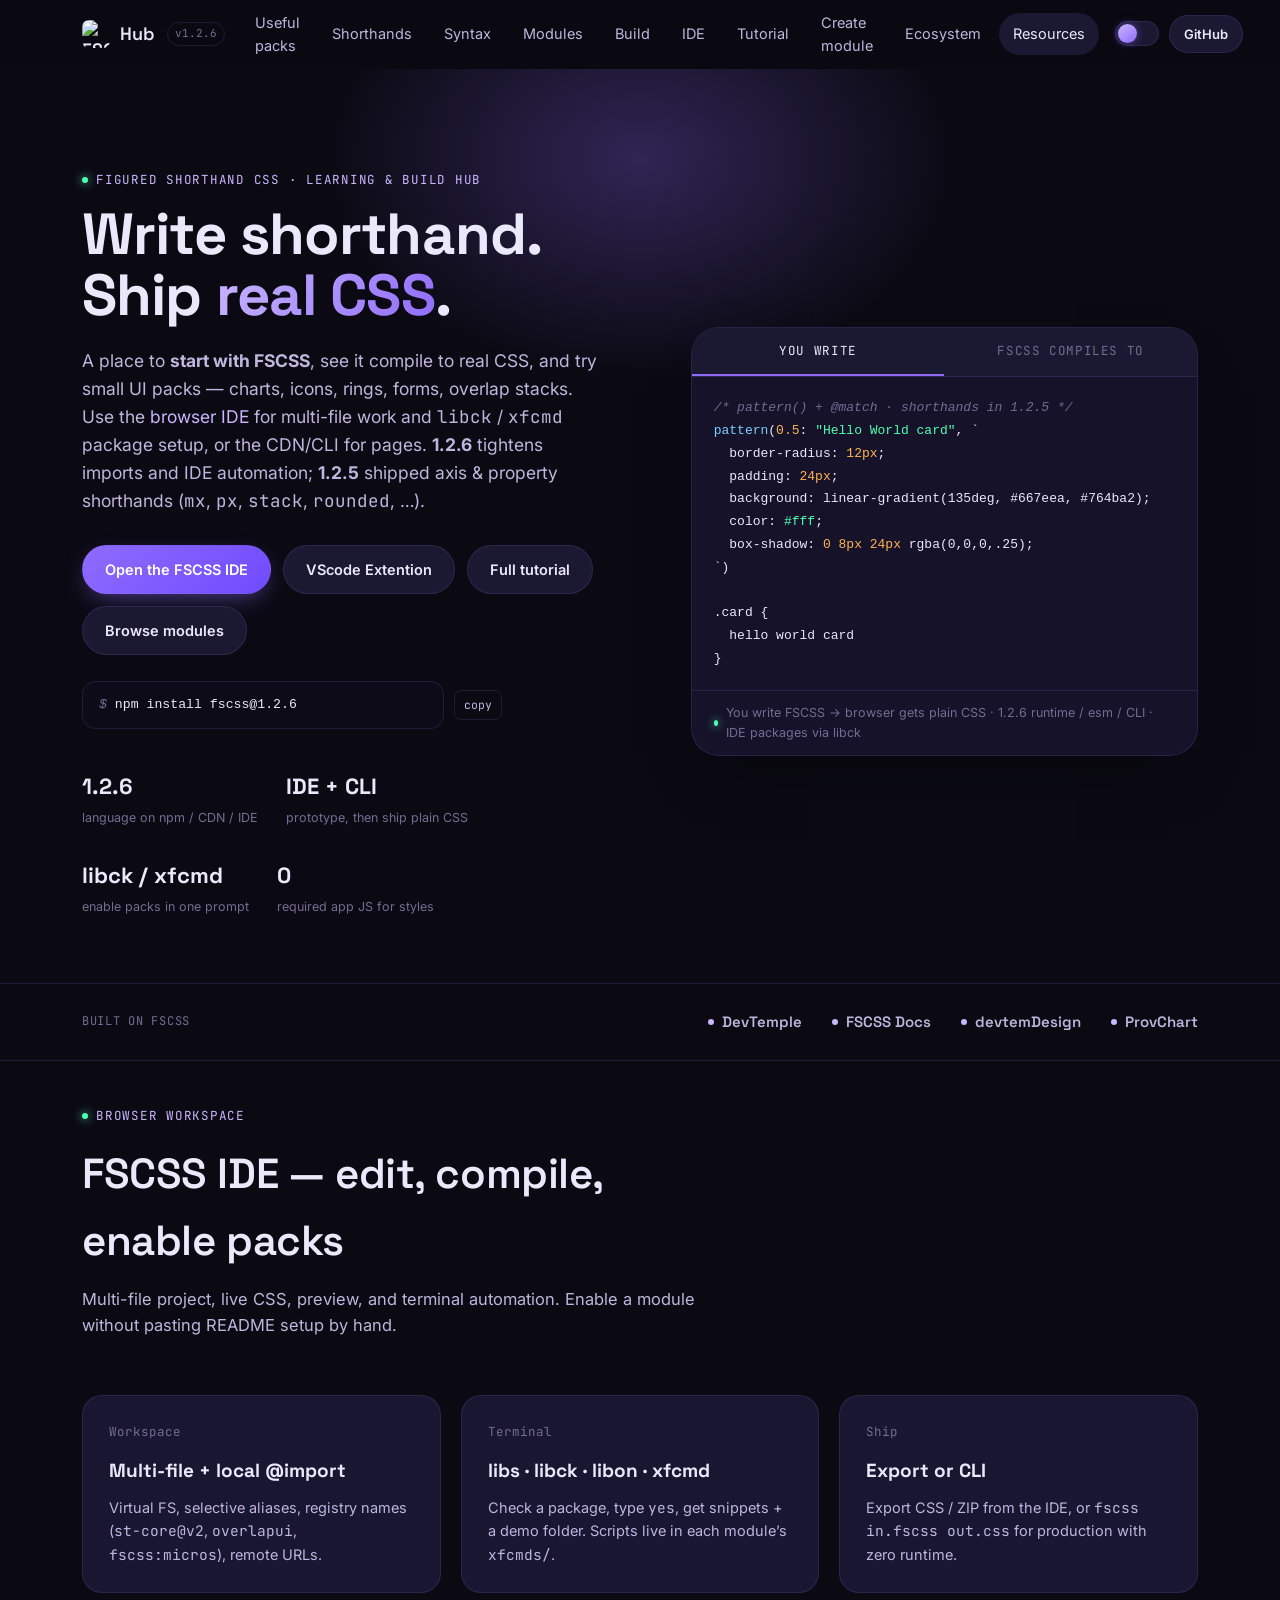
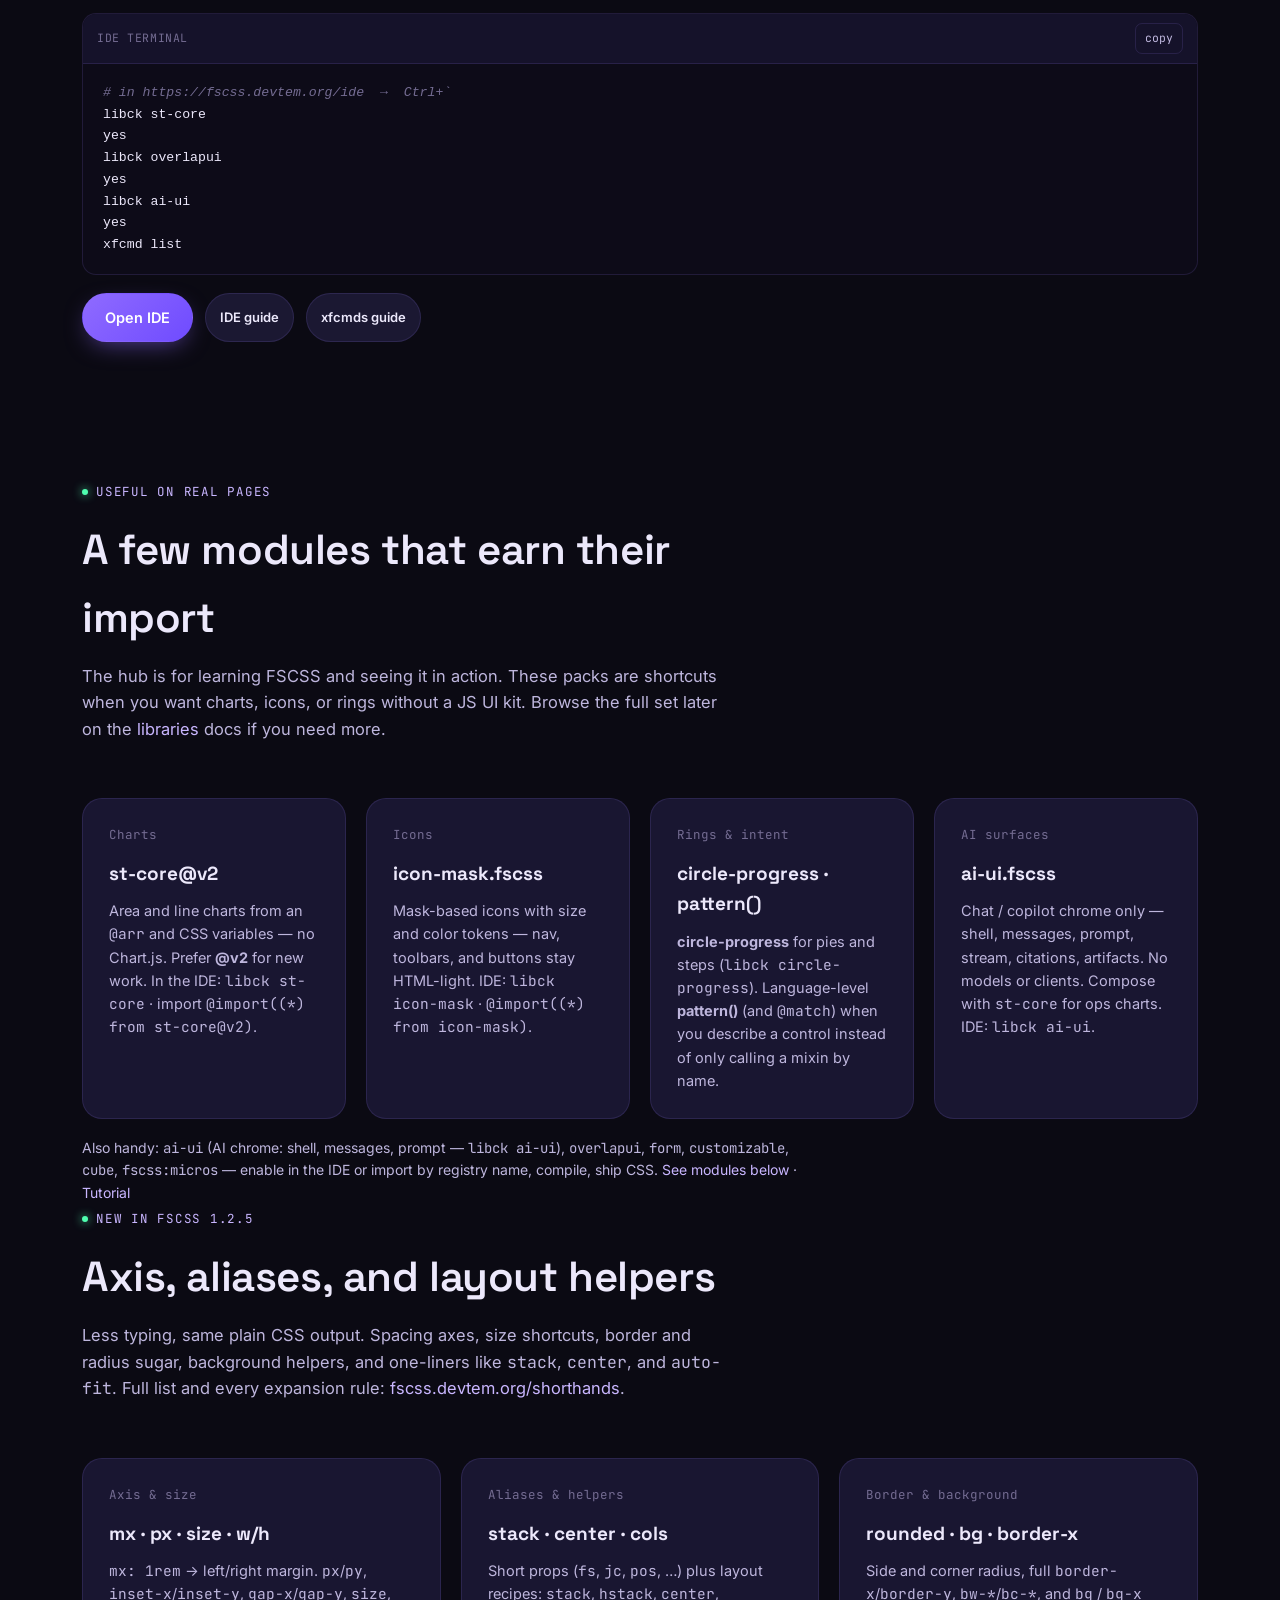
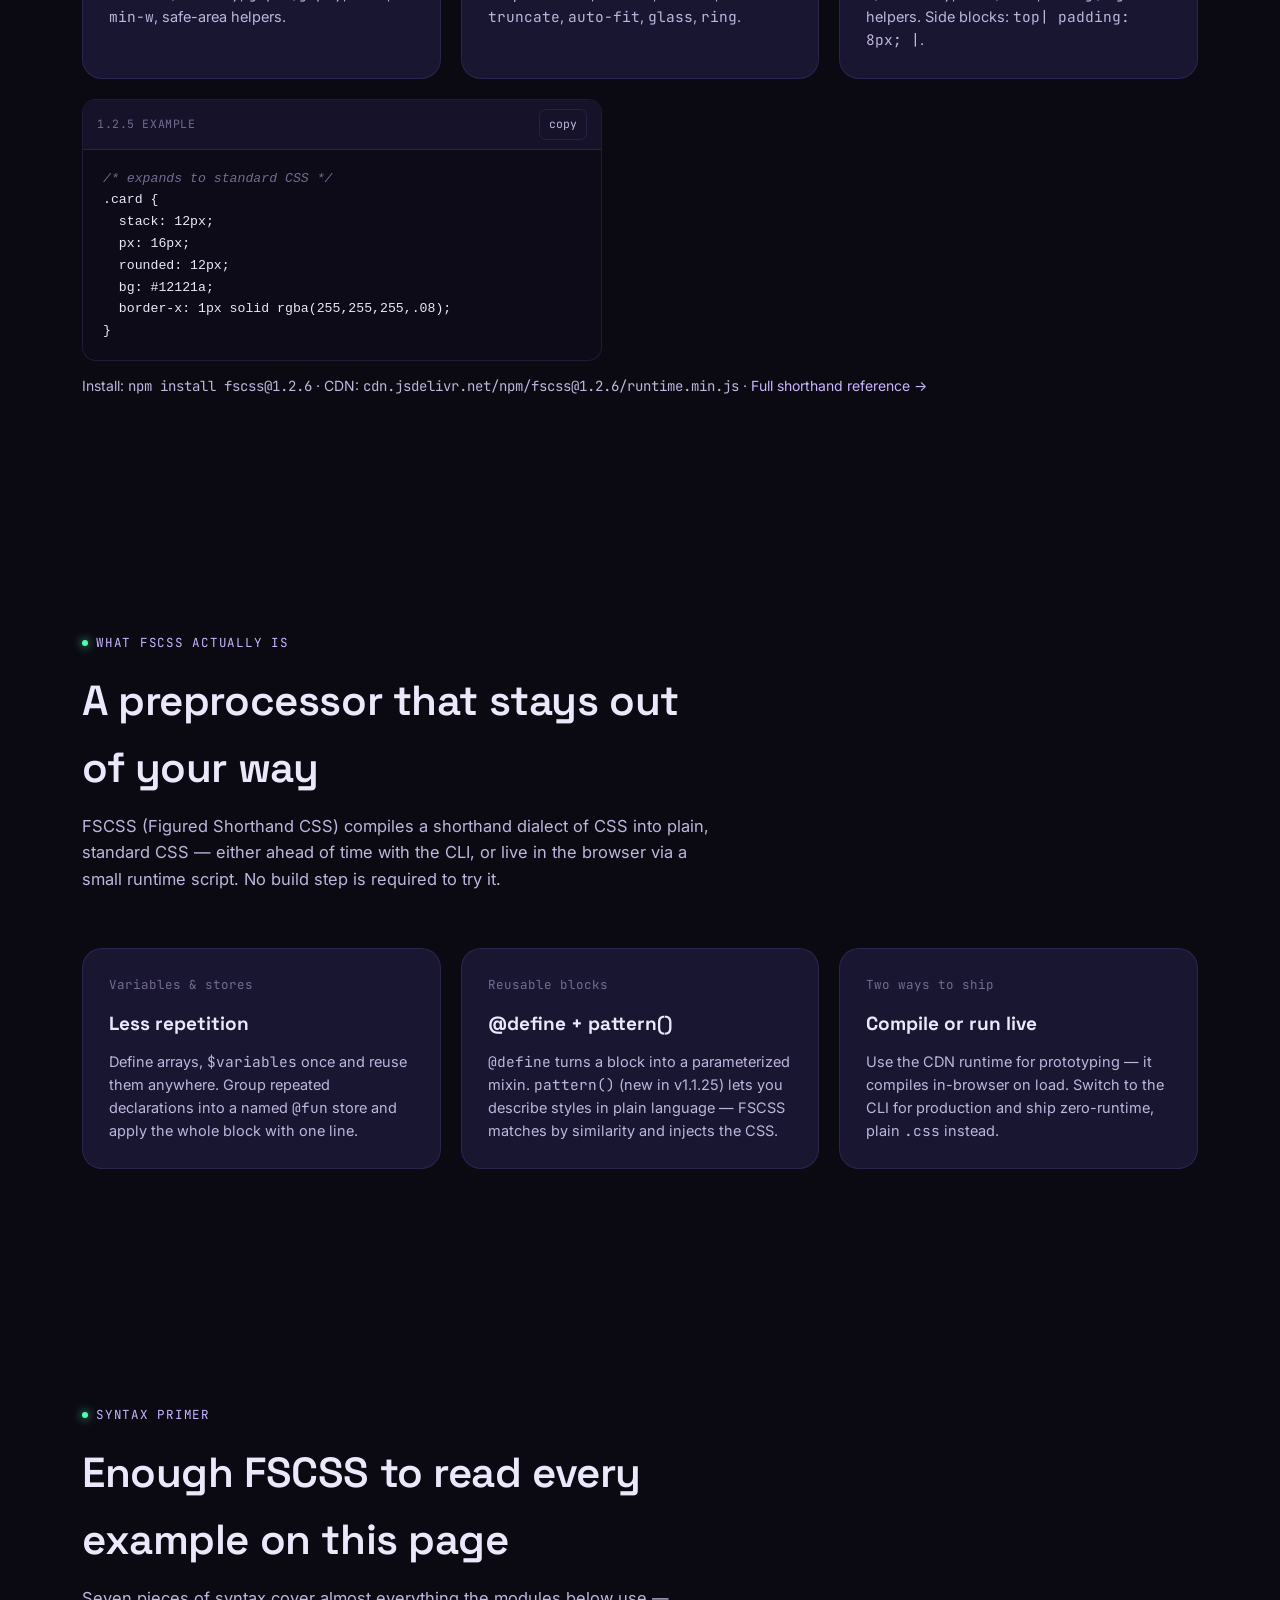
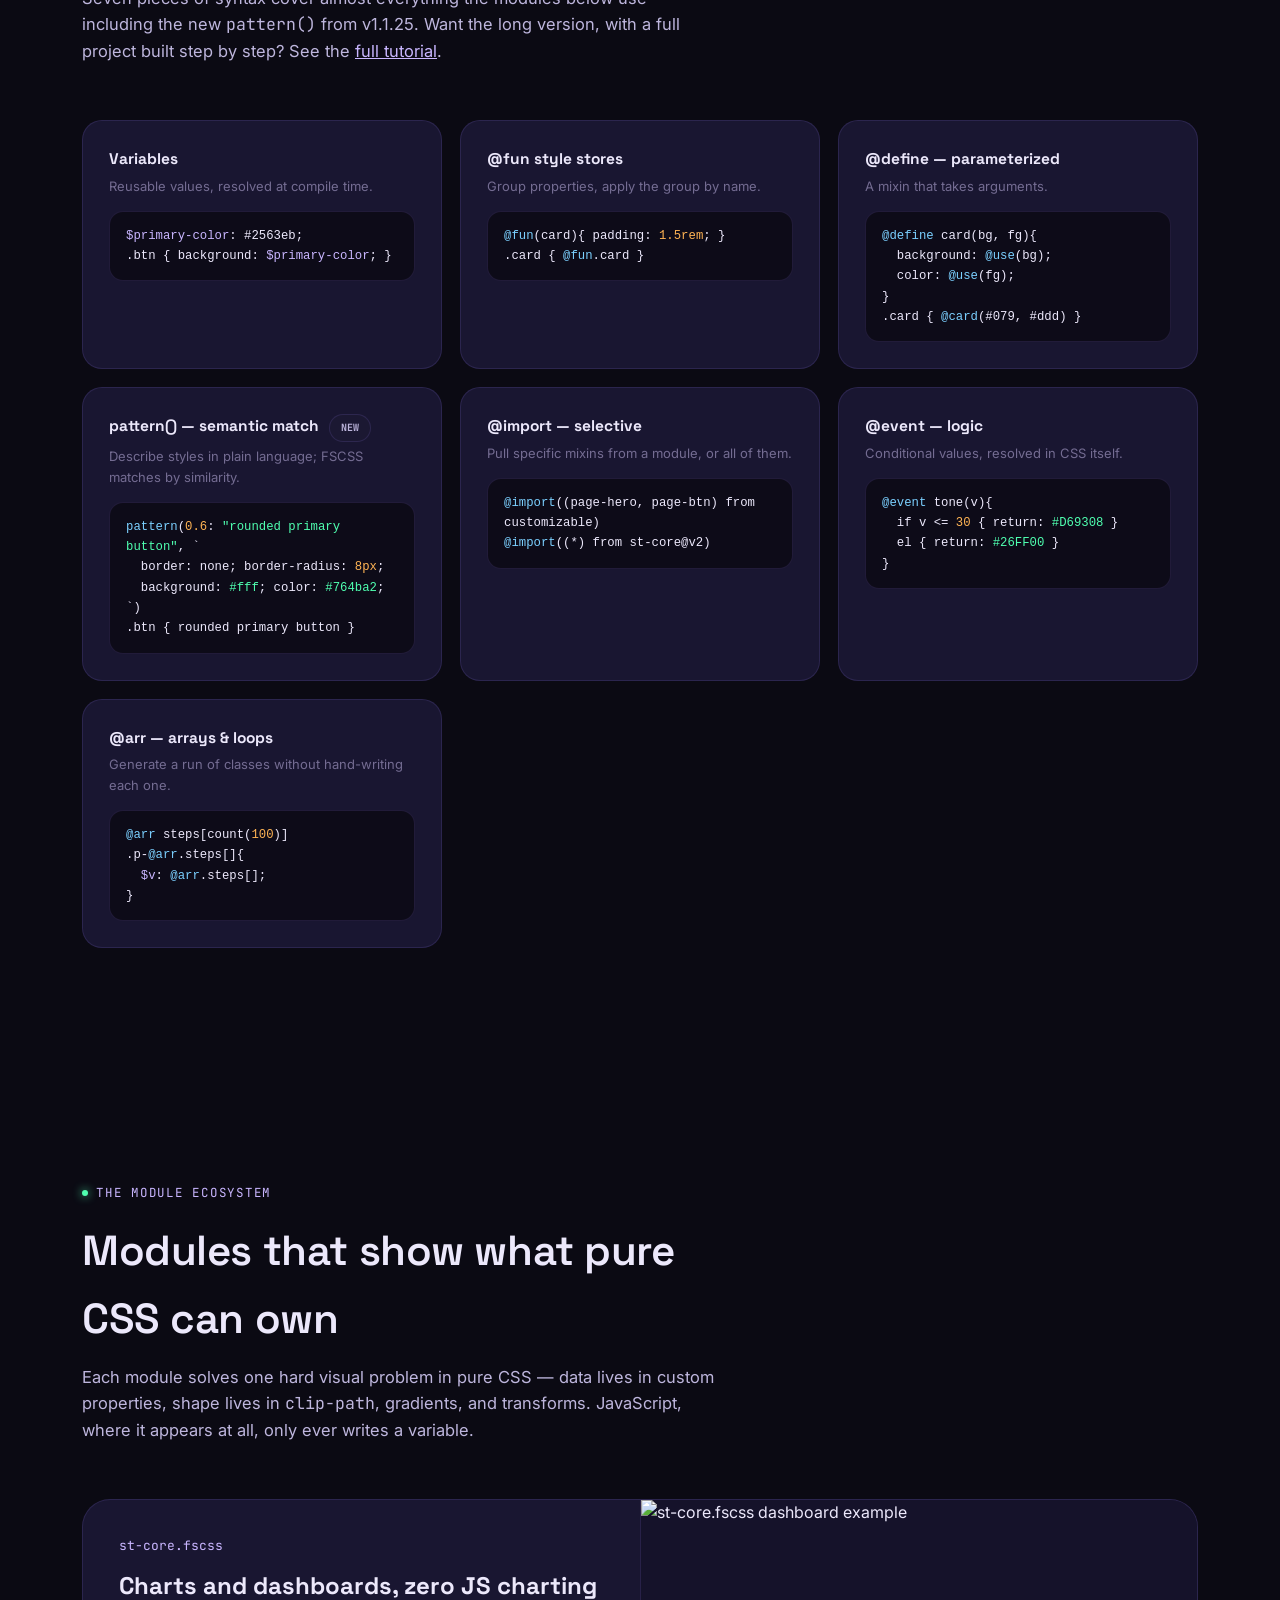
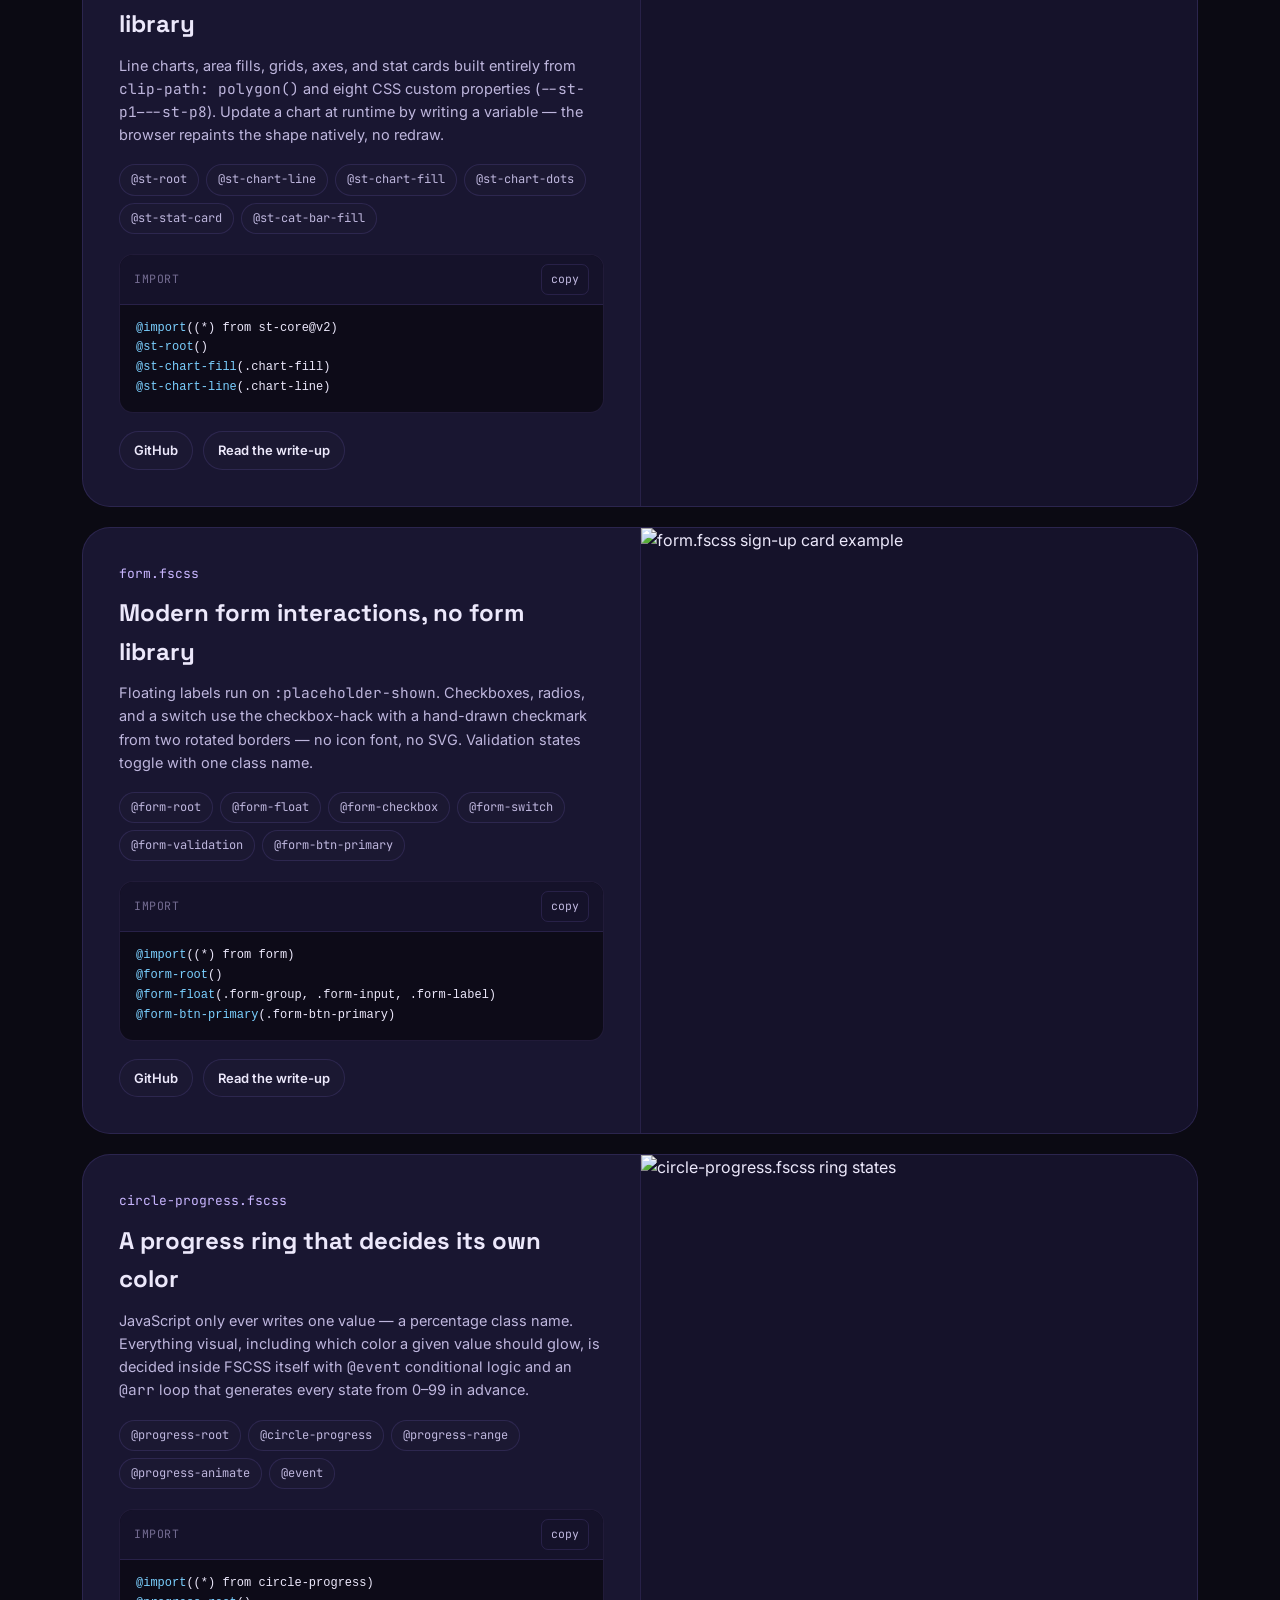
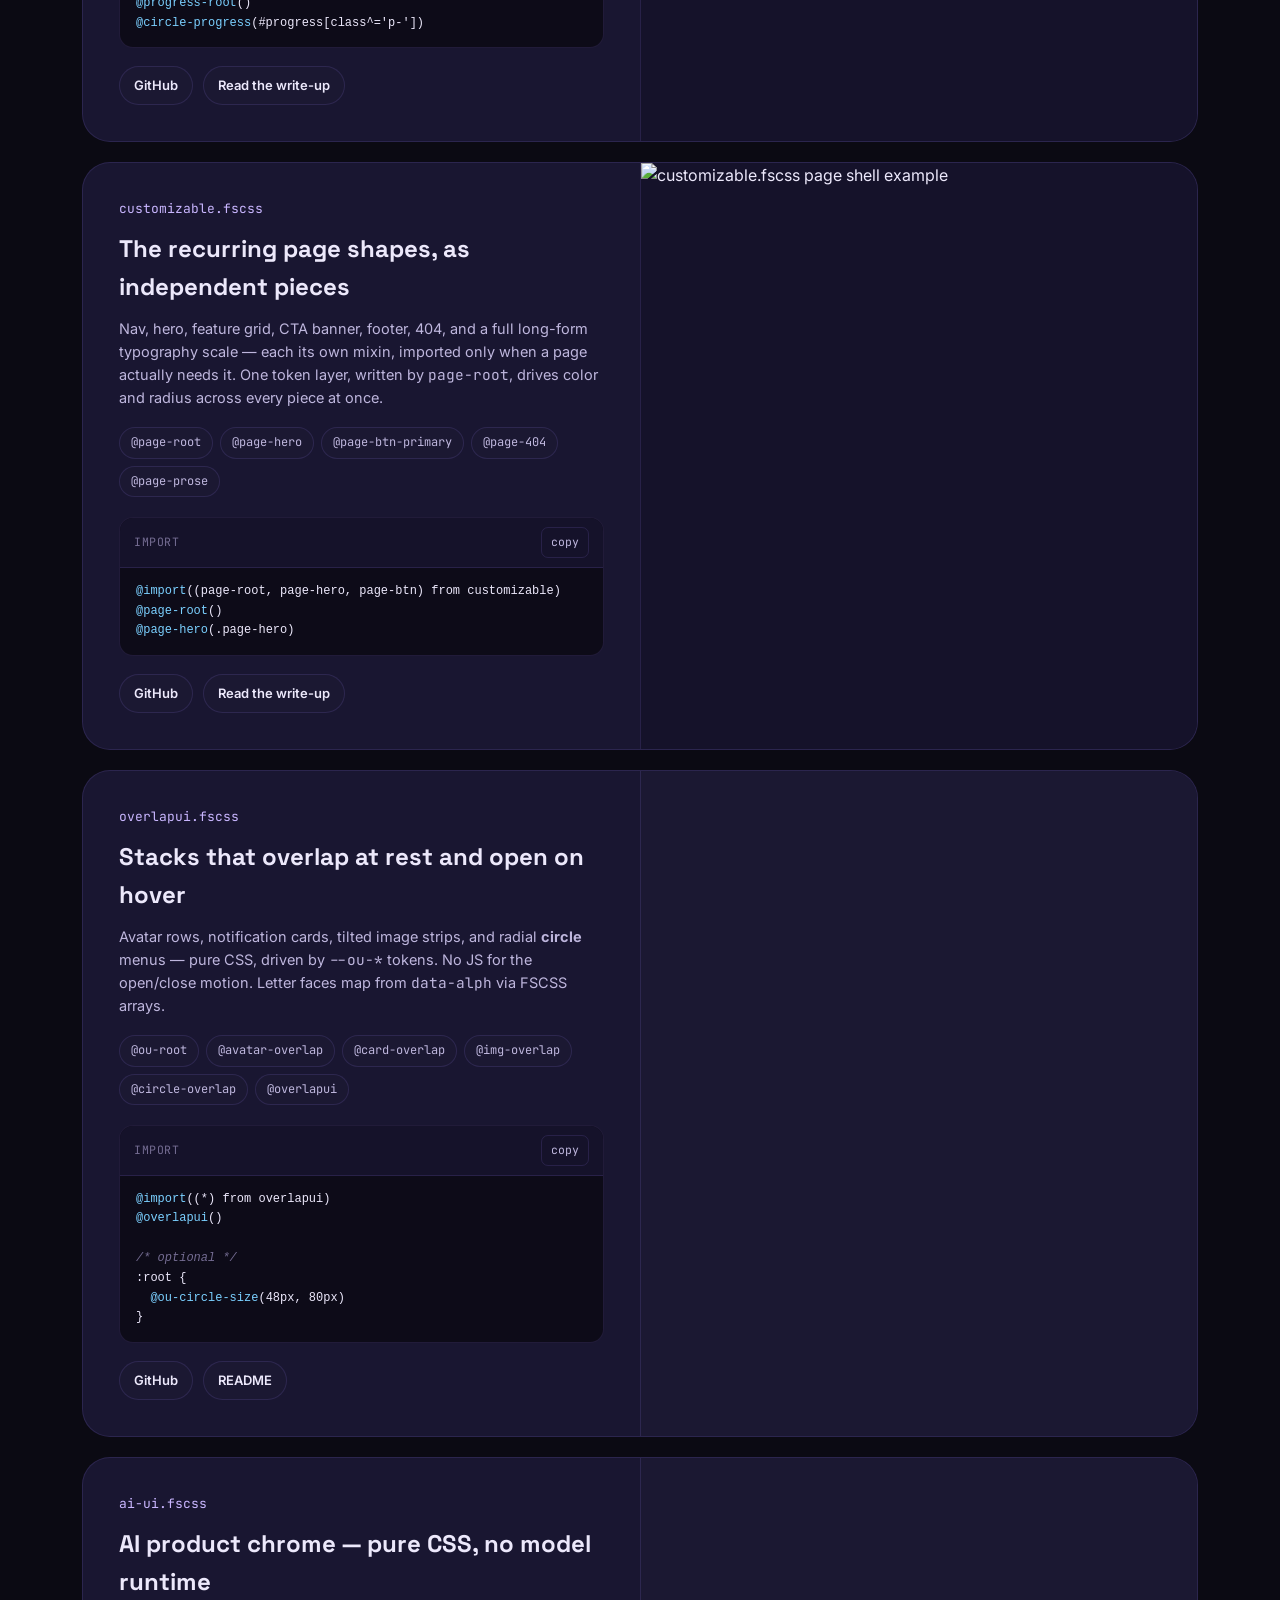
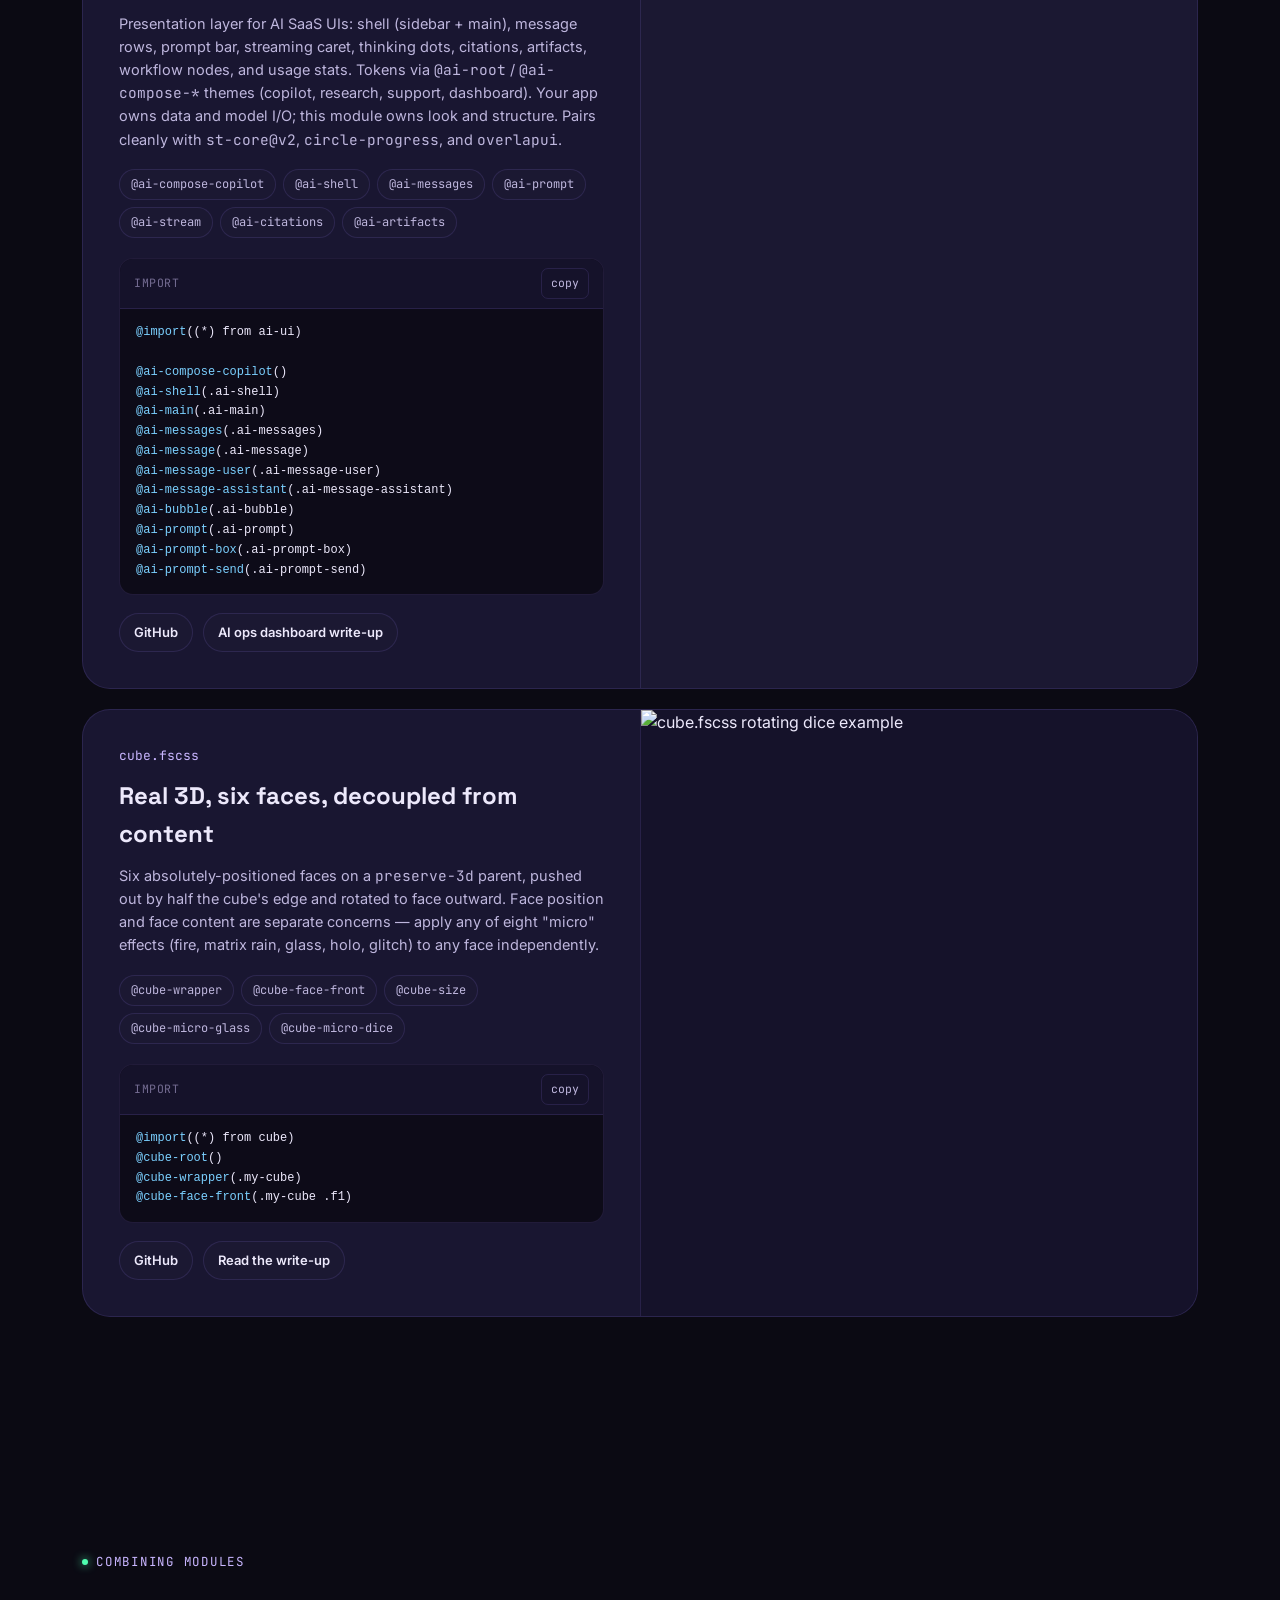
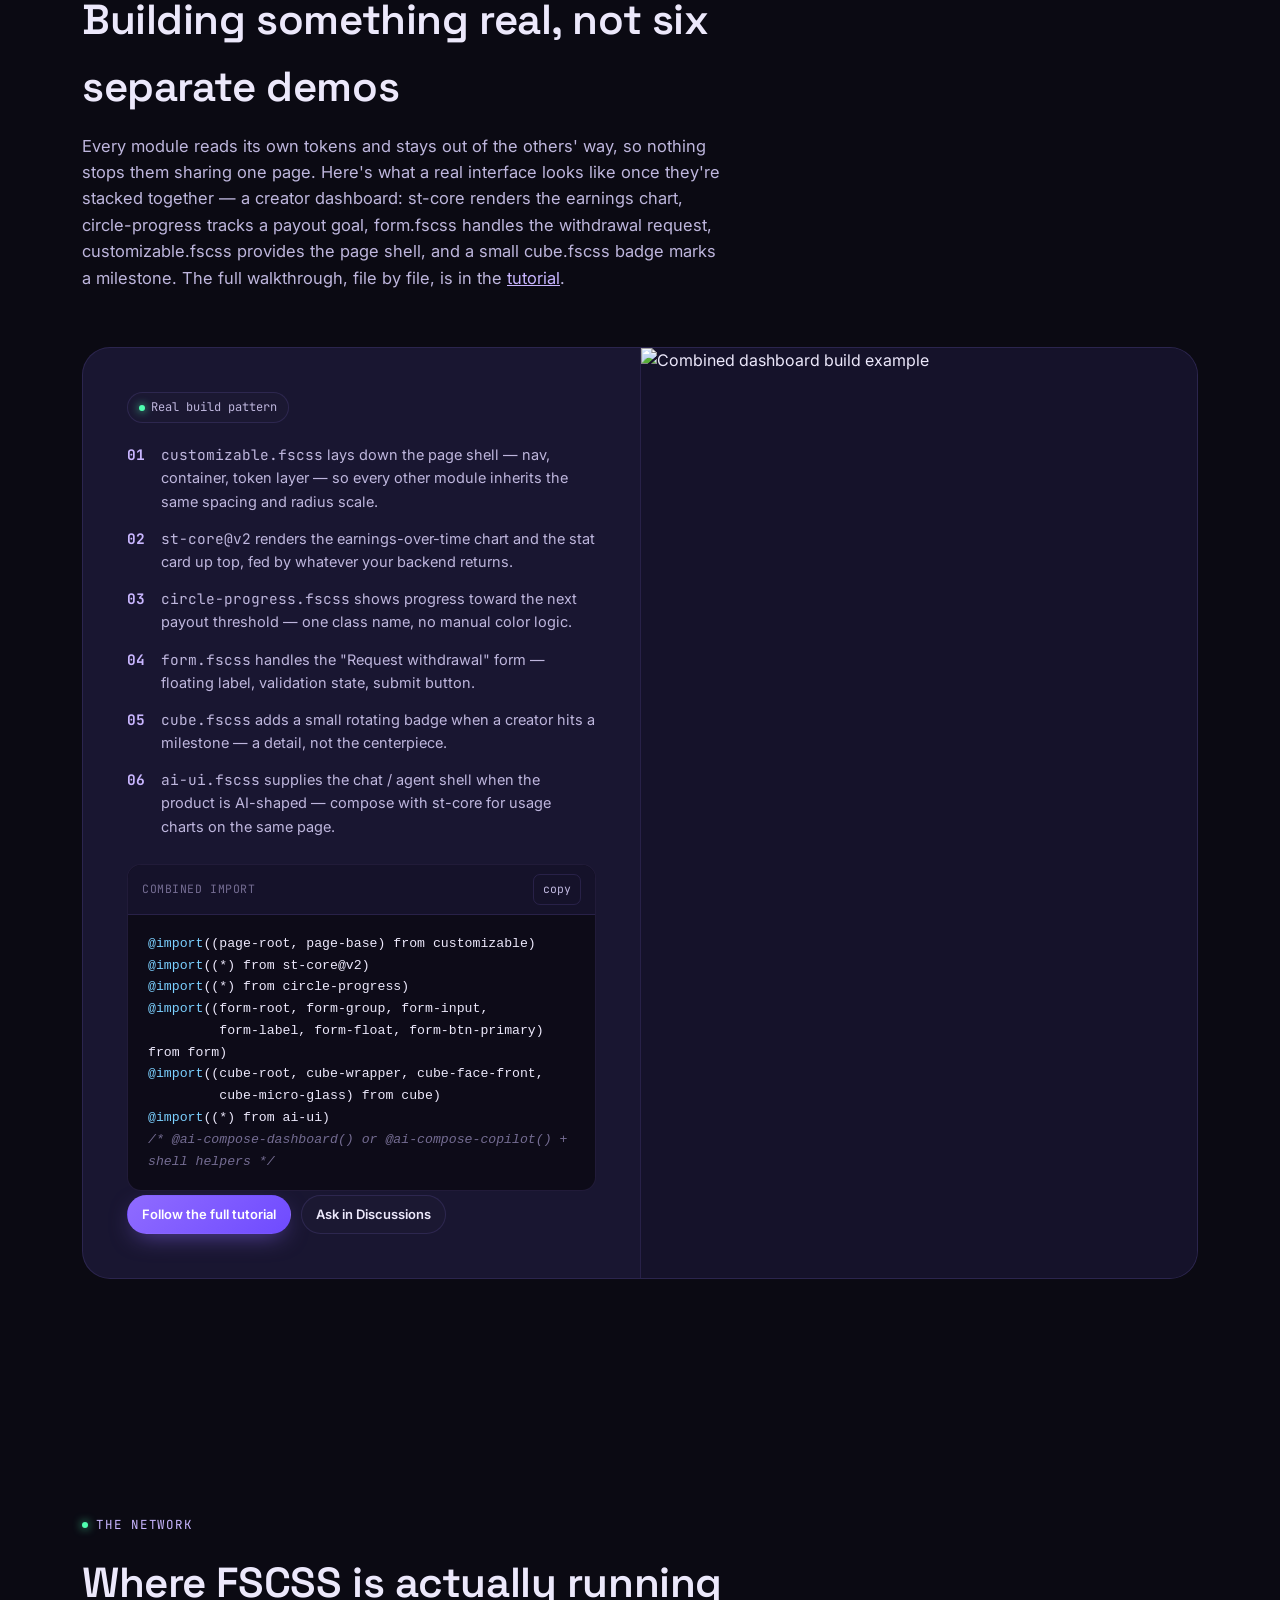
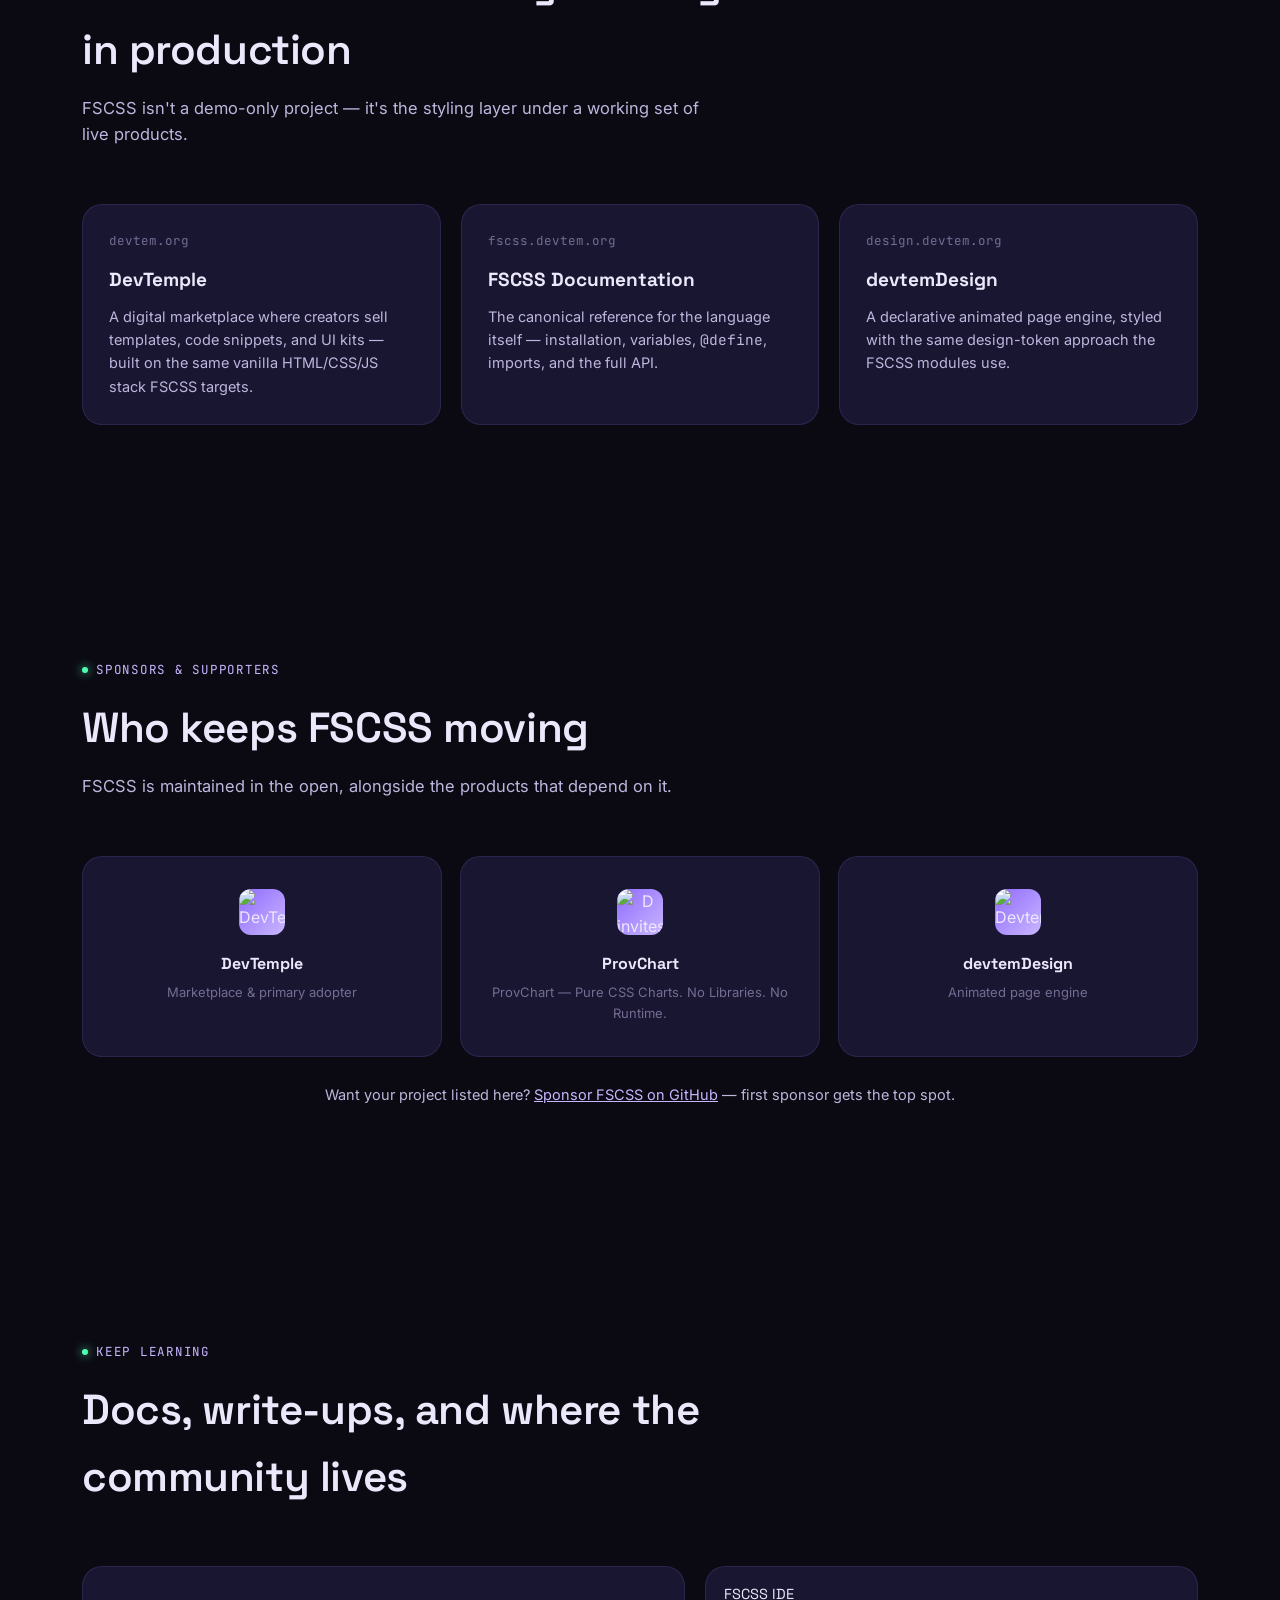
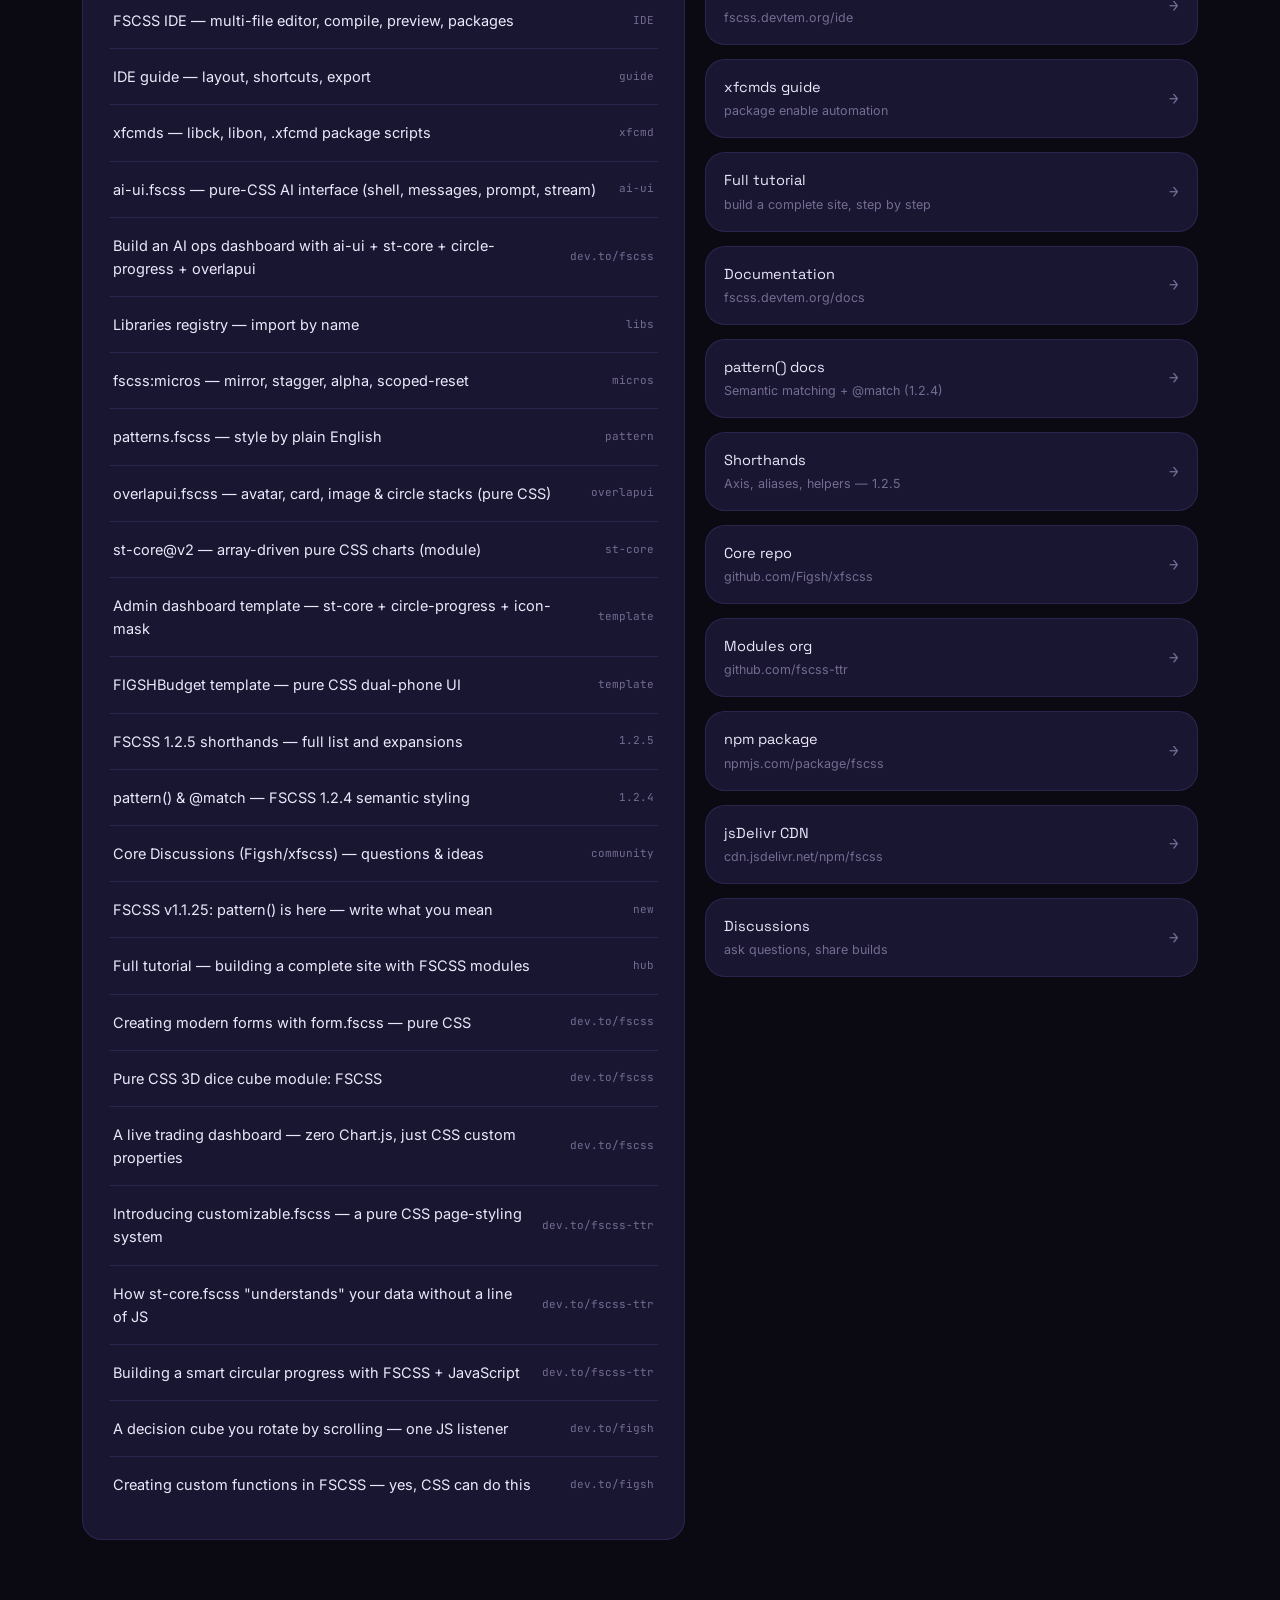
==== commit 05d0831e: "Update index.html" ====
--- a/index.html
+++ b/index.html
@@ -4,7 +4,7 @@
   <meta charset="UTF-8">
   <meta name="viewport" content="width=device-width, initial-scale=1.0">
   <title>FSCSS Hub — Learn FSCSS, modules, IDE &amp; build real UI</title>
-  <meta name="description" content="Hands-on hub for FSCSS: syntax, shorthands, useful modules (st-core, overlapui, circle-progress, customizable), browser IDE with libck/xfcmd package automation, tutorials and templates. Compile to plain CSS.">
+  <meta name="description" content="Hands-on hub for FSCSS: syntax, shorthands, useful modules (st-core, ai-ui, overlapui, circle-progress, customizable), browser IDE with libck/xfcmd, tutorials and templates. Compile to plain CSS.">
 
   <!-- SEO / Canonical -->
   <link rel="canonical" href="https://hub.devtem.org/">
@@ -86,7 +86,7 @@
   .strip-logos a span.dot{ width: 6px; height: 6px; border-radius: 50%; background: var(--accent-2); }
 
   /* pillars */
-  .pillars{ display: grid; grid-template-columns: repeat(3, 1fr); gap: 20px; }
+  .pillars{ display: grid; grid-template-columns: repeat(auto-fit, minmax(220px, 1fr)); gap: 20px; }
   .pillar-num{ font-family: var(--font-mono); color: var(--muted); font-size: 12.5px; margin-bottom: 14px; }
   .pillar h3{ font-family: var(--font-display); font-size: 19px; margin-bottom: 10px; }
   .pillar p{ color: var(--text-dim); font-size: 14.5px; }
@@ -188,6 +188,8 @@
       <a href="https://fscss.devtem.org/ide" target="_blank" rel="noopener">IDE</a>
       <a href="tutorial">Tutorial</a>
       <a href="create-module">Create module</a>
+      <a href="#ecosystem">Ecosystem</a>
+      <a href="#resources">Resources</a>
     </nav>
 
     <div class="nav-actions">
@@ -209,23 +211,24 @@
       <div data-reveal>
         <span class="eyebrow">Figured Shorthand CSS · Learning &amp; build hub</span>
         <h1>Write shorthand.<br>Ship <em>real CSS</em>.</h1>
-        <p class="lead">A place to <strong>start with FSCSS</strong>, see it compile to real CSS, and try small UI packs — charts, icons, rings, forms, overlap stacks. Use the <a href="https://fscss.devtem.org/ide" style="color:var(--accent-2)">browser IDE</a> for multi-file work and <code class="mono">libck</code> / <code class="mono">xfcmd</code> package setup, or the CDN/CLI for pages. <strong>1.2.6+</strong> tightens imports and IDE automation; <strong>1.2.5+</strong> shipped axis &amp; property shorthands (<code class="mono">mx</code>, <code class="mono">px</code>, <code class="mono">stack</code>, <code class="mono">rounded</code>, …).</p>
+        <p class="lead">A place to <strong>start with FSCSS</strong>, see it compile to real CSS, and try small UI packs — charts, icons, rings, forms, overlap stacks. Use the <a href="https://fscss.devtem.org/ide" style="color:var(--accent-2)">browser IDE</a> for multi-file work and <code class="mono">libck</code> / <code class="mono">xfcmd</code> package setup, or the CDN/CLI for pages. <strong>1.2.6</strong> tightens imports and IDE automation; <strong>1.2.5</strong> shipped axis &amp; property shorthands (<code class="mono">mx</code>, <code class="mono">px</code>, <code class="mono">stack</code>, <code class="mono">rounded</code>, …).</p>
 
         <div class="hero-cta">
           <a class="btn btn-primary" href="https://fscss.devtem.org/ide" target="_blank" rel="noopener">Open the FSCSS IDE</a>
+          <a class="btn btn-ghost" href="https://marketplace.visualstudio.com/items?itemName=Figsh.fscss" target="_blank" rel="noopener">VScode Extention</a>
           <a class="btn btn-ghost" href="tutorial">Full tutorial</a>
           <a class="btn btn-ghost" href="#modules">Browse modules</a>
         </div>
 
         <div class="install-line">
           <div class="code">
-            <pre><span class="tok-com">$</span> npm install <a href="/cdn-cgi/l/email-protection" class="__cf_email__" data-cfemail="a4c2d7c7d7d7e4958a968a91">[email&#160;protected]</a></pre>
+            <pre><span class="tok-com">$</span> npm install fscss@1.2.6</pre>
           </div>
           <button class="copy-btn" data-copy>copy</button>
         </div>
 
         <div class="hero-stats">
-          <div><b>1.2.6+</b><span>language on npm / CDN / IDE</span></div>
+          <div><b>1.2.6</b><span>language on npm / CDN / IDE</span></div>
           <div><b>IDE + CLI</b><span>prototype, then ship plain CSS</span></div>
           <div><b>libck / xfcmd</b><span>enable packs in one prompt</span></div>
           <div><b>0</b><span>required app JS for styles</span></div>
@@ -314,6 +317,8 @@
 yes
 libck overlapui
 yes
+libck ai-ui
+yes
 xfcmd list</pre>
       </div>
       <div class="hero-cta" style="margin-top: 18px;" data-reveal>
@@ -348,9 +353,18 @@
           <h3>circle-progress · pattern()</h3>
           <p><strong>circle-progress</strong> for pies and steps (<code class="mono">libck circle-progress</code>). Language-level <strong>pattern()</strong> (and <code class="mono">@match</code>) when you describe a control instead of only calling a mixin by name.</p>
         </div>
-      </div>
-      <p data-reveal style="margin-top: 18px; font-size: 14px; color: var(--text-dim); max-width: 640px;">
-        Also handy: <code class="mono">overlapui</code> (<code class="mono">libck overlapui</code>), <code class="mono">form</code>, <code class="mono">customizable</code>, <code class="mono">cube</code>, <code class="mono">fscss:micros</code> — same idea: enable in the IDE or import by registry name, compile, ship CSS.
+        <div class="card pillar" data-reveal>
+          <div class="pillar-num">AI surfaces</div>
+          <h3>ai-ui.fscss</h3>
+          <p>Chat / copilot chrome only — shell, messages, prompt, stream, citations, artifacts. No models or clients. Compose with <code class="mono">st-core</code> for ops charts. IDE: <code class="mono">libck ai-ui</code>.</p>
+        </div>
+      </div>
+      <p data-reveal style="margin-top: 18px; font-size: 14px; color: var(--text-dim); max-width: 720px;">
+        Also handy: <code class="mono">ai-ui</code> (AI chrome: shell, messages, prompt —
+        <code class="mono">libck ai-ui</code>),
+        <code class="mono">overlapui</code>, <code class="mono">form</code>,
+        <code class="mono">customizable</code>, <code class="mono">cube</code>,
+        <code class="mono">fscss:micros</code> — enable in the IDE or import by registry name, compile, ship CSS.
         <a href="#modules" style="color:var(--accent-2);">See modules below</a> ·
         <a href="tutorial" style="color:var(--accent-2);">Tutorial</a>
       </p>
@@ -395,7 +409,7 @@
 }</pre>
       </div>
       <p data-reveal style="margin-top: 14px; font-size: 14px; color: var(--text-dim);">
-        Install: <code class="mono">npm install <a href="/cdn-cgi/l/email-protection" class="__cf_email__" data-cfemail="771104140404374659455942">[email&#160;protected]</a></code> · CDN: <code class="mono">cdn.jsdelivr.net/npm/<a href="/cdn-cgi/l/email-protection" class="__cf_email__" data-cfemail="c7a1b4a4b4b487f6e9f5e9f2">[email&#160;protected]</a>/runtime.min.js</code> ·
+        Install: <code class="mono">npm install fscss@1.2.6</code> · CDN: <code class="mono">cdn.jsdelivr.net/npm/fscss@1.2.6/runtime.min.js</code> ·
         <a href="https://fscss.devtem.org/shorthands" target="_blank" rel="noopener" style="color:var(--accent-2);">Full shorthand reference →</a>
       </p>
     </div>
@@ -507,7 +521,7 @@
     <div class="wrap">
       <div class="section-head" data-reveal>
         <span class="eyebrow">The module ecosystem</span>
-        <h2>Top-Six modules around the philosophy</h2>
+        <h2>Modules that show what pure CSS can own</h2>
         <p>Each module solves one hard visual problem in pure CSS — data lives in custom properties, shape lives in <code class="mono">clip-path</code>, gradients, and transforms. JavaScript, where it appears at all, only ever writes a variable.</p>
       </div>
 
@@ -668,6 +682,57 @@
           </div>
         </article>
 
+
+        <!-- ai-ui -->
+        <article class="module" data-reveal>
+          <div class="module-info">
+            <div class="module-name">ai-ui.fscss</div>
+            <h3>AI product chrome — pure CSS, no model runtime</h3>
+            <p class="desc">
+              Presentation layer for AI SaaS UIs: shell (sidebar + main), message rows, prompt bar,
+              streaming caret, thinking dots, citations, artifacts, workflow nodes, and usage stats.
+              Tokens via <code class="mono">@ai-root</code> / <code class="mono">@ai-compose-*</code> themes
+              (copilot, research, support, dashboard). Your app owns data and model I/O; this module owns look and structure.
+              Pairs cleanly with <code class="mono">st-core@v2</code>, <code class="mono">circle-progress</code>, and <code class="mono">overlapui</code>.
+            </p>
+            <div class="module-mixins">
+              <span class="pill">@ai-compose-copilot</span>
+              <span class="pill">@ai-shell</span>
+              <span class="pill">@ai-messages</span>
+              <span class="pill">@ai-prompt</span>
+              <span class="pill">@ai-stream</span>
+              <span class="pill">@ai-citations</span>
+              <span class="pill">@ai-artifacts</span>
+            </div>
+            <div class="code">
+              <div class="code-head">import<button class="copy-btn" data-copy=".m-aiui">copy</button></div>
+              <pre class="m-aiui"><span class="tok-at">@import</span>((*) from ai-ui)
+
+<span class="tok-at">@ai-compose-copilot</span>()
+<span class="tok-at">@ai-shell</span>(.ai-shell)
+<span class="tok-at">@ai-main</span>(.ai-main)
+<span class="tok-at">@ai-messages</span>(.ai-messages)
+<span class="tok-at">@ai-message</span>(.ai-message)
+<span class="tok-at">@ai-message-user</span>(.ai-message-user)
+<span class="tok-at">@ai-message-assistant</span>(.ai-message-assistant)
+<span class="tok-at">@ai-bubble</span>(.ai-bubble)
+<span class="tok-at">@ai-prompt</span>(.ai-prompt)
+<span class="tok-at">@ai-prompt-box</span>(.ai-prompt-box)
+<span class="tok-at">@ai-prompt-send</span>(.ai-prompt-send)</pre>
+            </div>
+            <div class="module-links">
+              <a class="btn btn-ghost btn-sm" href="https://github.com/fscss-ttr/ai-ui.fscss" target="_blank" rel="noopener">GitHub</a>
+              <a class="btn btn-ghost btn-sm" href="https://dev.to/fscss/build-an-ai-ops-dashboard-with-fscss-ai-ui-st-core-circle-progress-overlapui-59m5" target="_blank" rel="noopener">AI ops dashboard write-up</a>
+            </div>
+          </div>
+          <div class="module-shot">
+            <img src="https://raw.githubusercontent.com/fscss-ttr/ai-ui.fscss/main/preview.jpg"
+                 alt="ai-ui.fscss copilot shell"
+                 loading="lazy" decoding="async"
+                 onerror="this.style.display='none'; this.parentElement.style.minHeight='200px'; this.parentElement.style.background='var(--surface-2)'">
+          </div>
+        </article>
+
         <!-- cube -->
         <article class="module" data-reveal>
           <div class="module-info">
@@ -720,6 +785,7 @@
             <li><b>03</b> <span><code class="mono">circle-progress.fscss</code> shows progress toward the next payout threshold — one class name, no manual color logic.</span></li>
             <li><b>04</b> <span><code class="mono">form.fscss</code> handles the "Request withdrawal" form — floating label, validation state, submit button.</span></li>
             <li><b>05</b> <span><code class="mono">cube.fscss</code> adds a small rotating badge when a creator hits a milestone — a detail, not the centerpiece.</span></li>
+            <li><b>06</b> <span><code class="mono">ai-ui.fscss</code> supplies the chat / agent shell when the product is AI-shaped — compose with st-core for usage charts on the same page.</span></li>
           </ol>
 
           <div class="code" style="margin-top: 26px;">
@@ -730,7 +796,9 @@
 <span class="tok-at">@import</span>((form-root, form-group, form-input,
          form-label, form-float, form-btn-primary) from form)
 <span class="tok-at">@import</span>((cube-root, cube-wrapper, cube-face-front,
-         cube-micro-glass) from cube)</pre>
+         cube-micro-glass) from cube)
+<span class="tok-at">@import</span>((*) from ai-ui)
+<span class="tok-com">/* @ai-compose-dashboard() or @ai-compose-copilot() + shell helpers */</span></pre>
           </div>
 
           <div class="module-links" style="margin-top: 4px;">
@@ -750,7 +818,7 @@
   <section class="section" id="ecosystem">
     <div class="wrap">
       <div class="section-head" data-reveal>
-        <span class="eyebrow">The Figsh network</span>
+        <span class="eyebrow">The network</span>
         <h2>Where FSCSS is actually running in production</h2>
         <p>FSCSS isn't a demo-only project — it's the styling layer under a working set of live products.</p>
       </div>
@@ -827,6 +895,14 @@
           <div class="article-row">
             <a class="title" href="https://fscss.devtem.org/xfcmds-guide" target="_blank" rel="noopener">xfcmds — libck, libon, .xfcmd package scripts</a>
             <span class="tag">xfcmd</span>
+          </div>
+          <div class="article-row">
+            <a class="title" href="https://github.com/fscss-ttr/ai-ui.fscss" target="_blank" rel="noopener">ai-ui.fscss — pure-CSS AI interface (shell, messages, prompt, stream)</a>
+            <span class="tag">ai-ui</span>
+          </div>
+          <div class="article-row">
+            <a class="title" href="https://dev.to/fscss/build-an-ai-ops-dashboard-with-fscss-ai-ui-st-core-circle-progress-overlapui-59m5" target="_blank" rel="noopener">Build an AI ops dashboard with ai-ui + st-core + circle-progress + overlapui</a>
+            <span class="tag">dev.to/fscss</span>
           </div>
           <div class="article-row">
             <a class="title" href="https://fscss.devtem.org/libraries" target="_blank" rel="noopener">Libraries registry — import by name</a>
@@ -1043,4 +1119,3 @@
 </script>
 <script>(function(){function c(){var b=a.contentDocument||(a.contentWindow&&a.contentWindow.document);if(b){var d=b.createElement('script');d.innerHTML="window.__CF$cv$params={r:'a4d2fedfaa00a8c2',t:'MTc5MjQ0NjU5Nw=='};var a=document.createElement('script');a.src='/cdn-cgi/challenge-platform/scripts/jsd/main.js';document.getElementsByTagName('head')[0].appendChild(a);";b.getElementsByTagName('head')[0].appendChild(d)}}if(document.body){var a=document.createElement('iframe');a.height=1;a.width=1;a.style.position='absolute';a.style.top=0;a.style.left=0;a.style.border='none';a.style.visibility='hidden';document.body.appendChild(a);if('loading'!==document.readyState)c();else if(window.addEventListener)document.addEventListener('DOMContentLoaded',c);else{var e=document.onreadystatechange||function(){};document.onreadystatechange=function(b){e(b);'loading'!==document.readyState&&(document.onreadystatechange=e,c())}}}})();</script></body>
 </html>
-
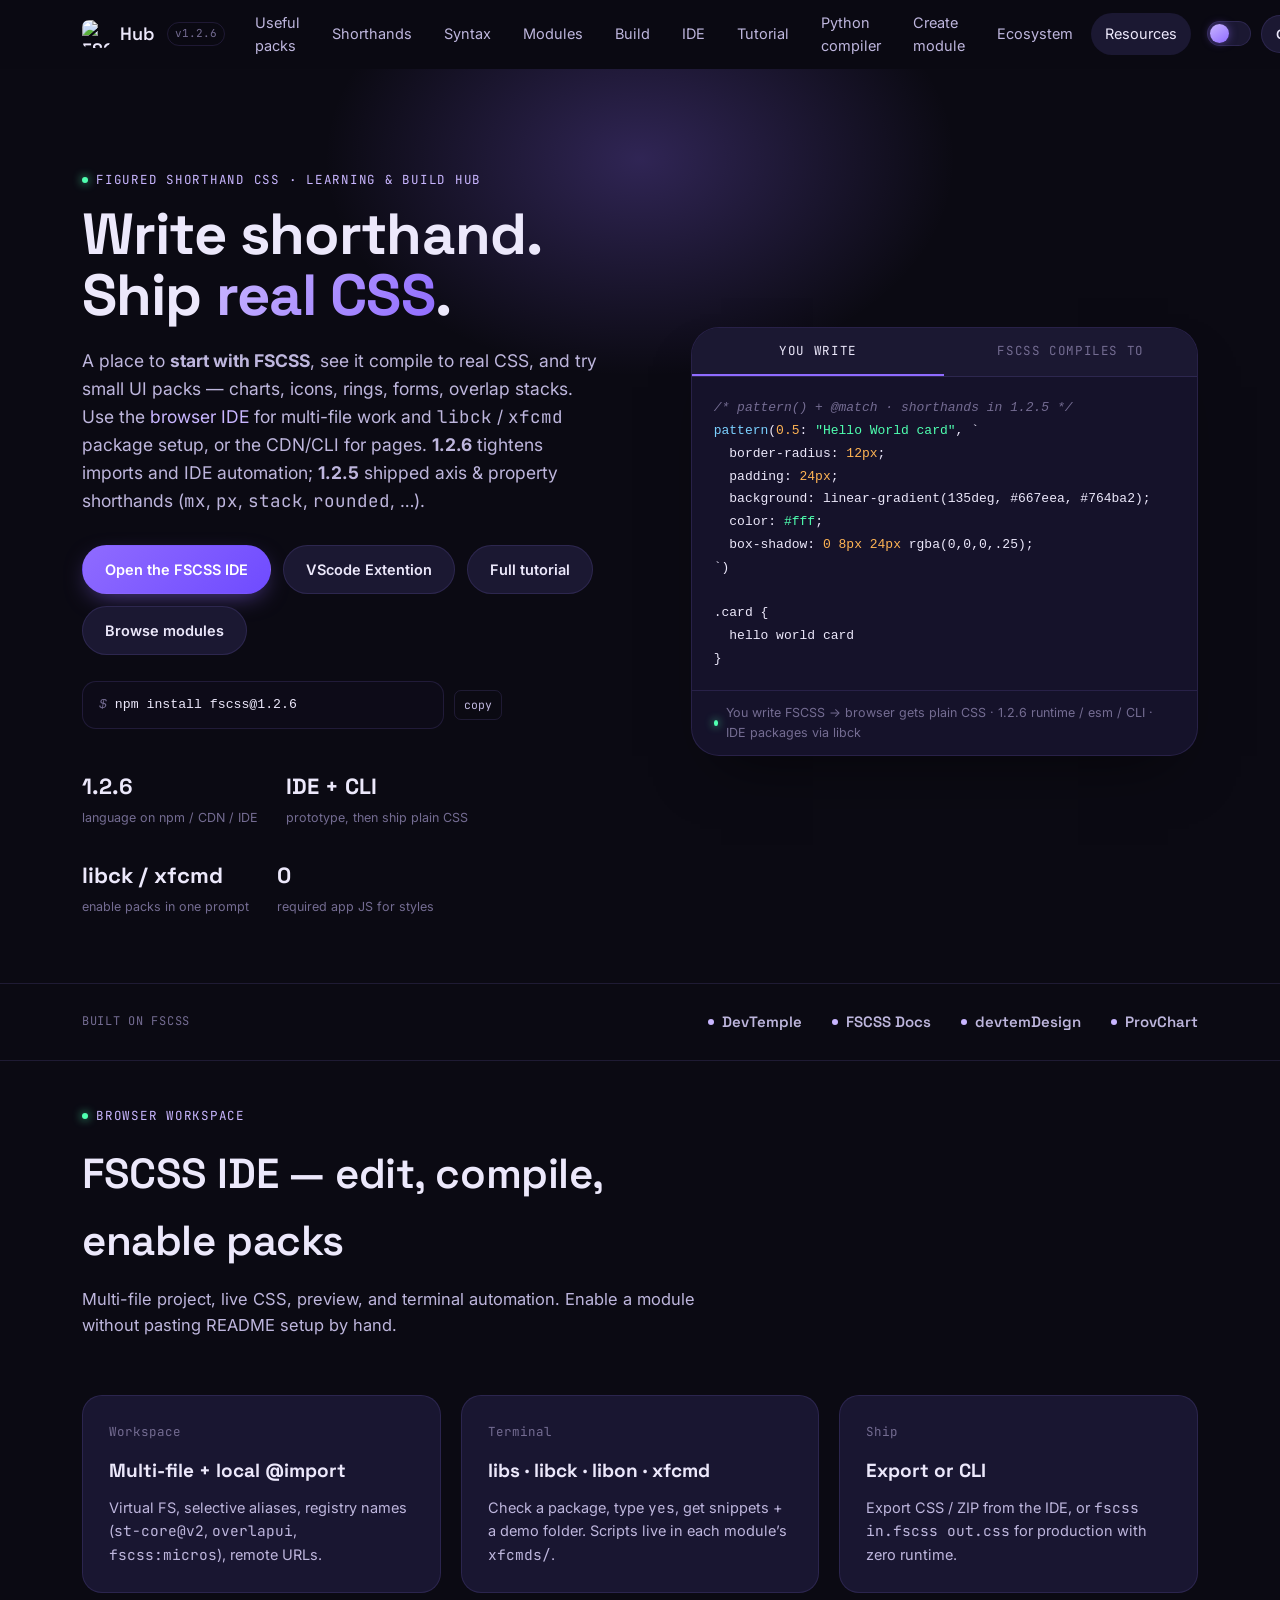
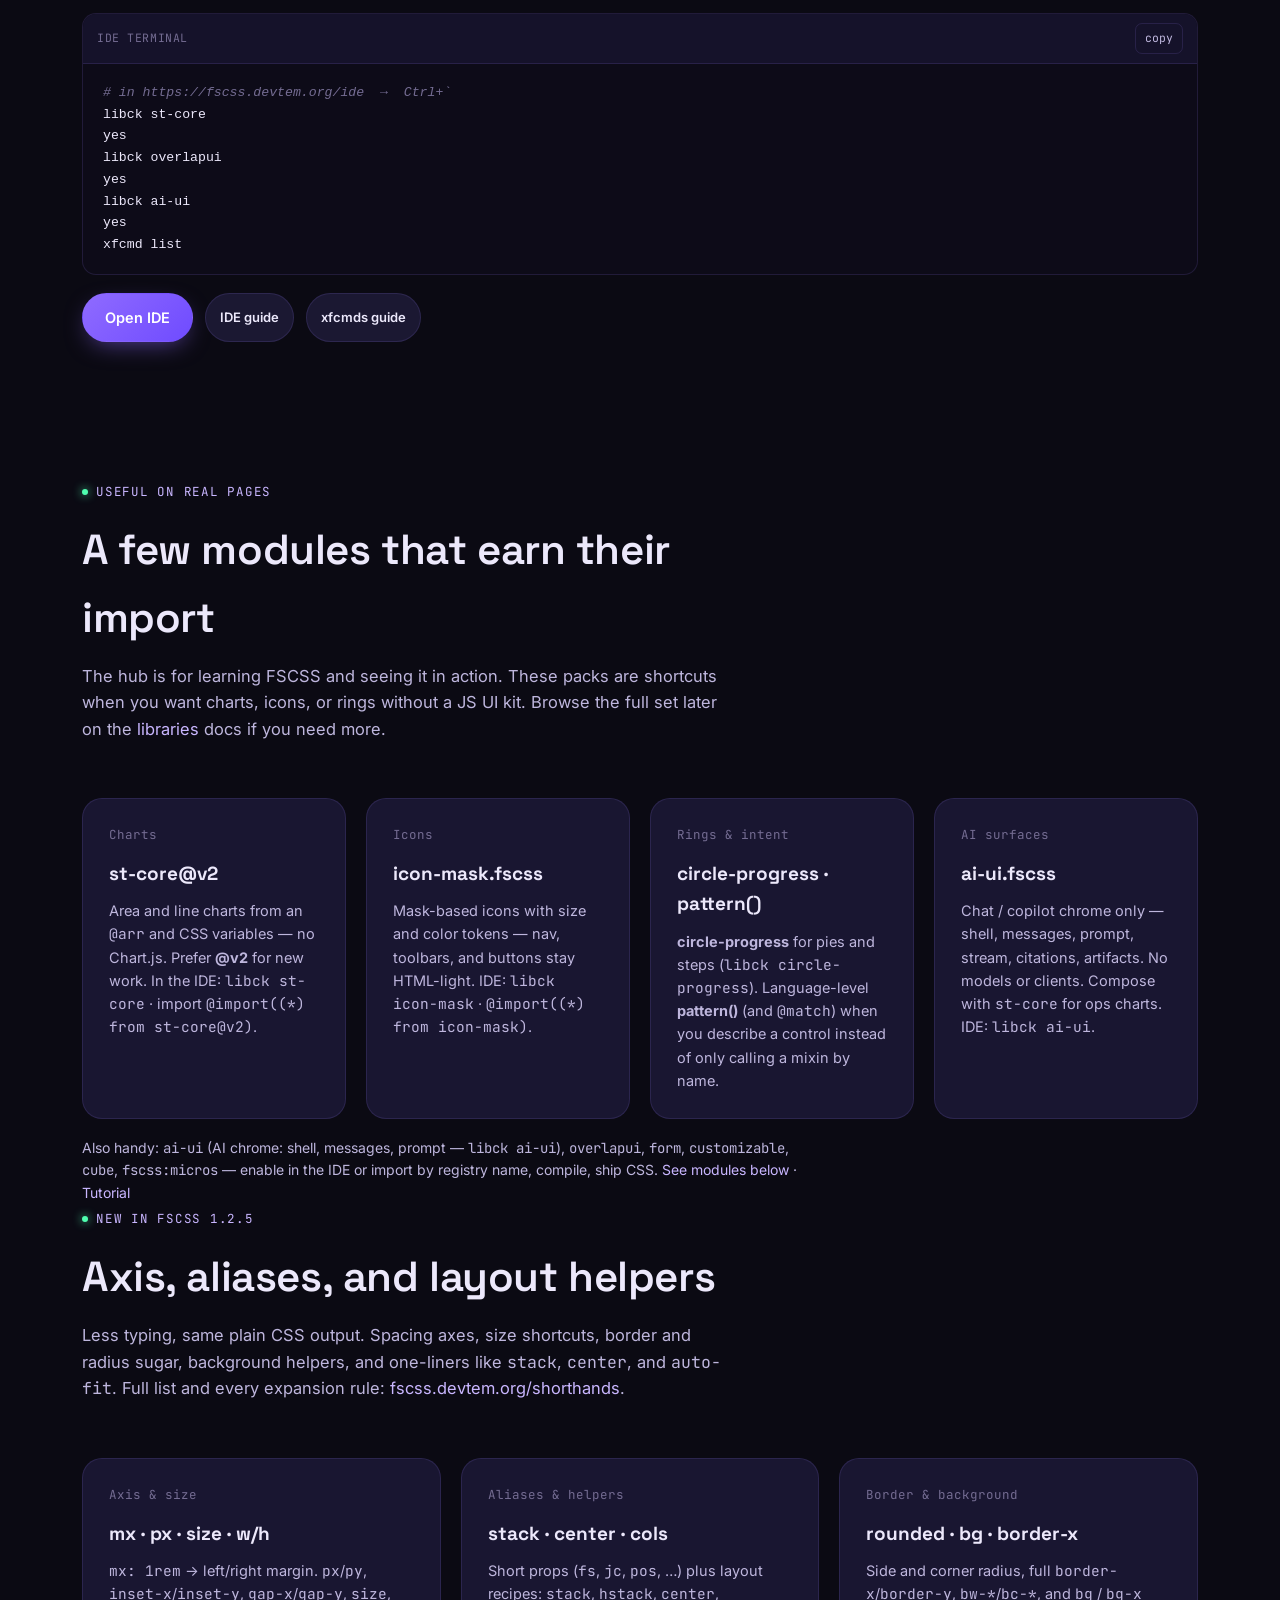
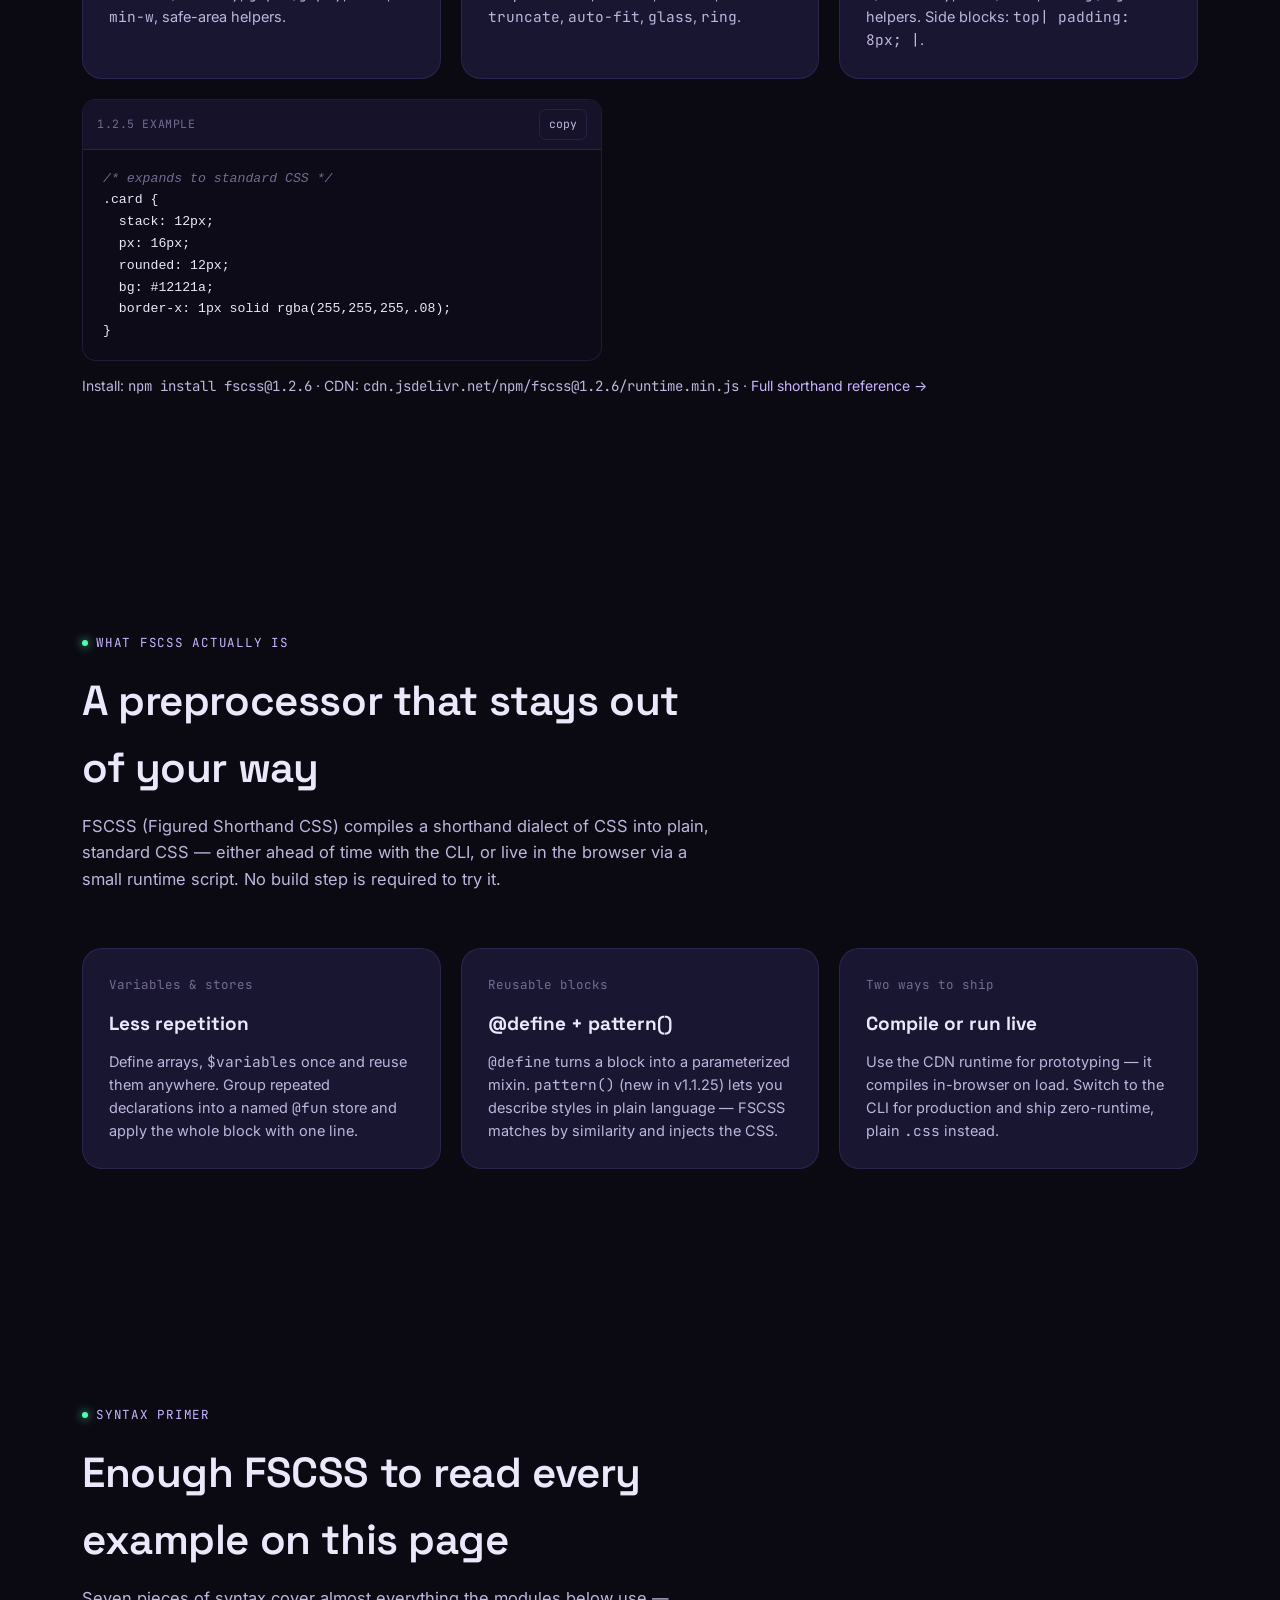
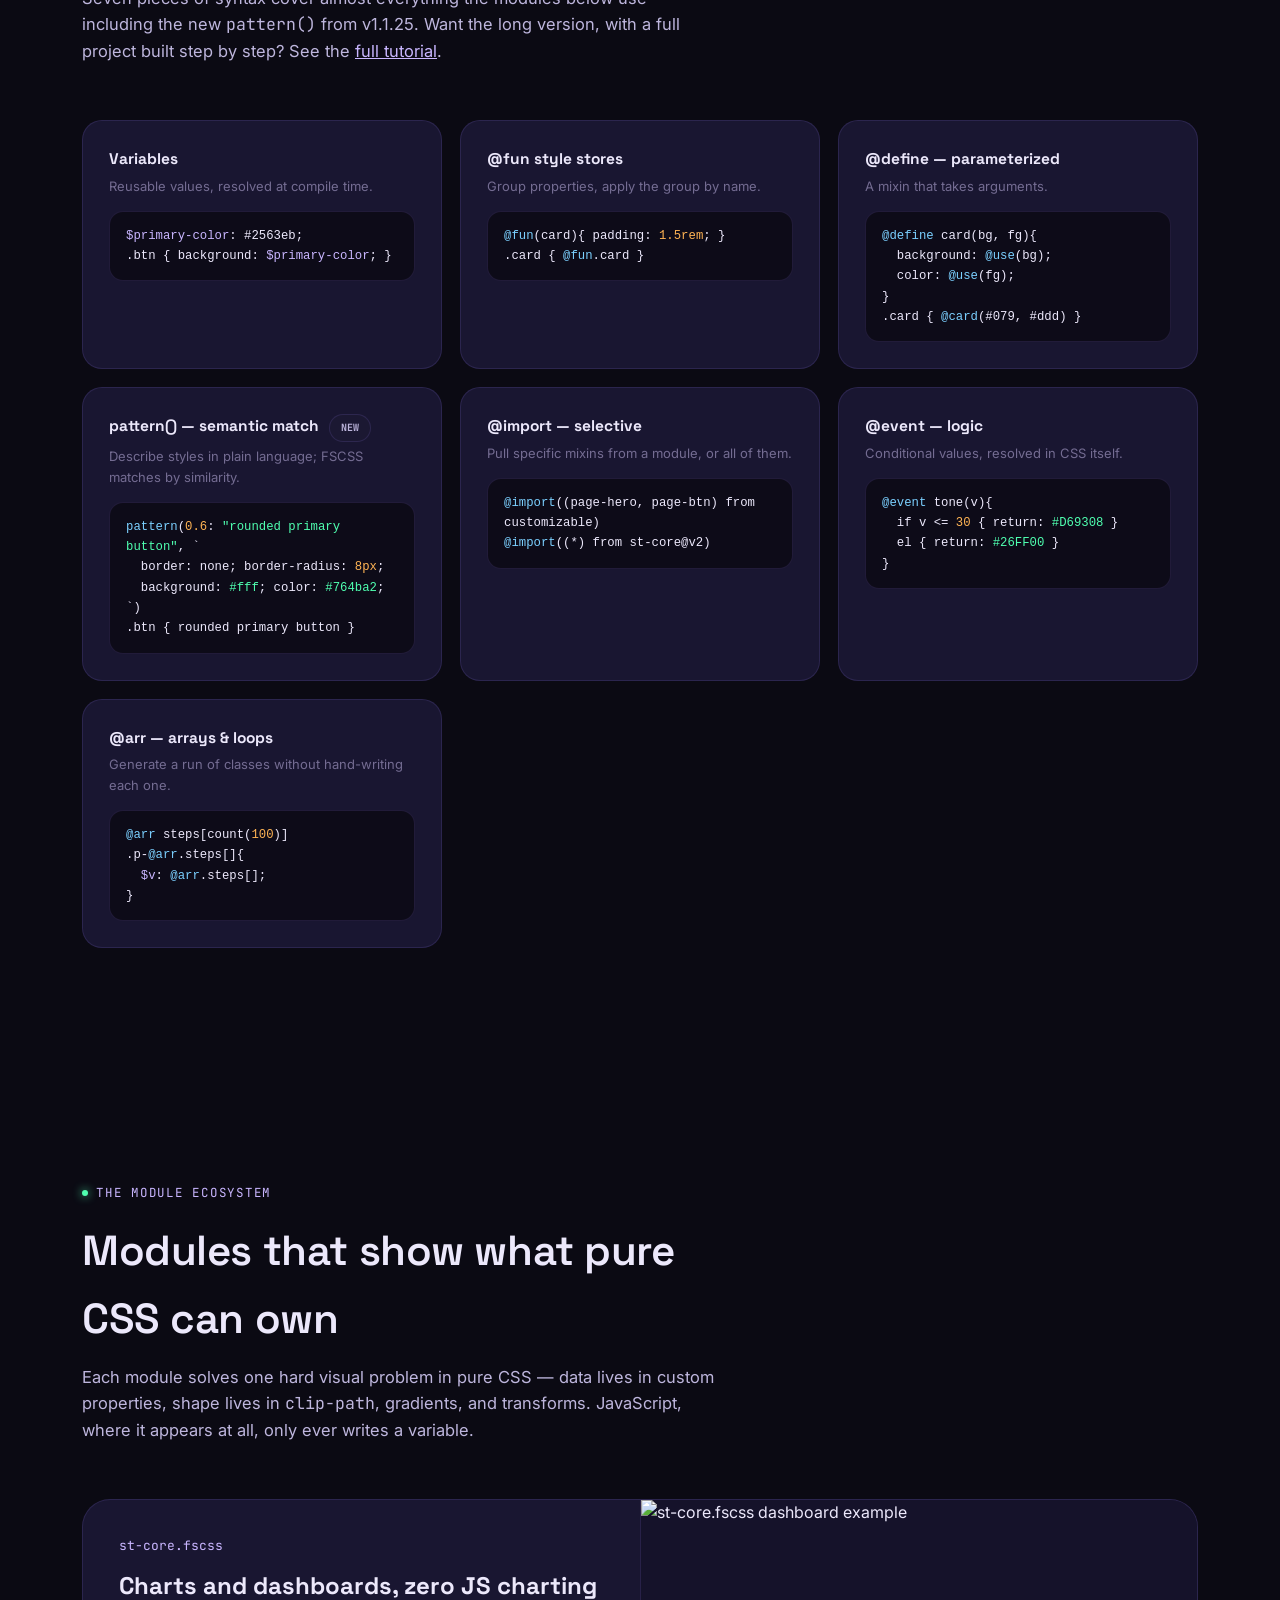
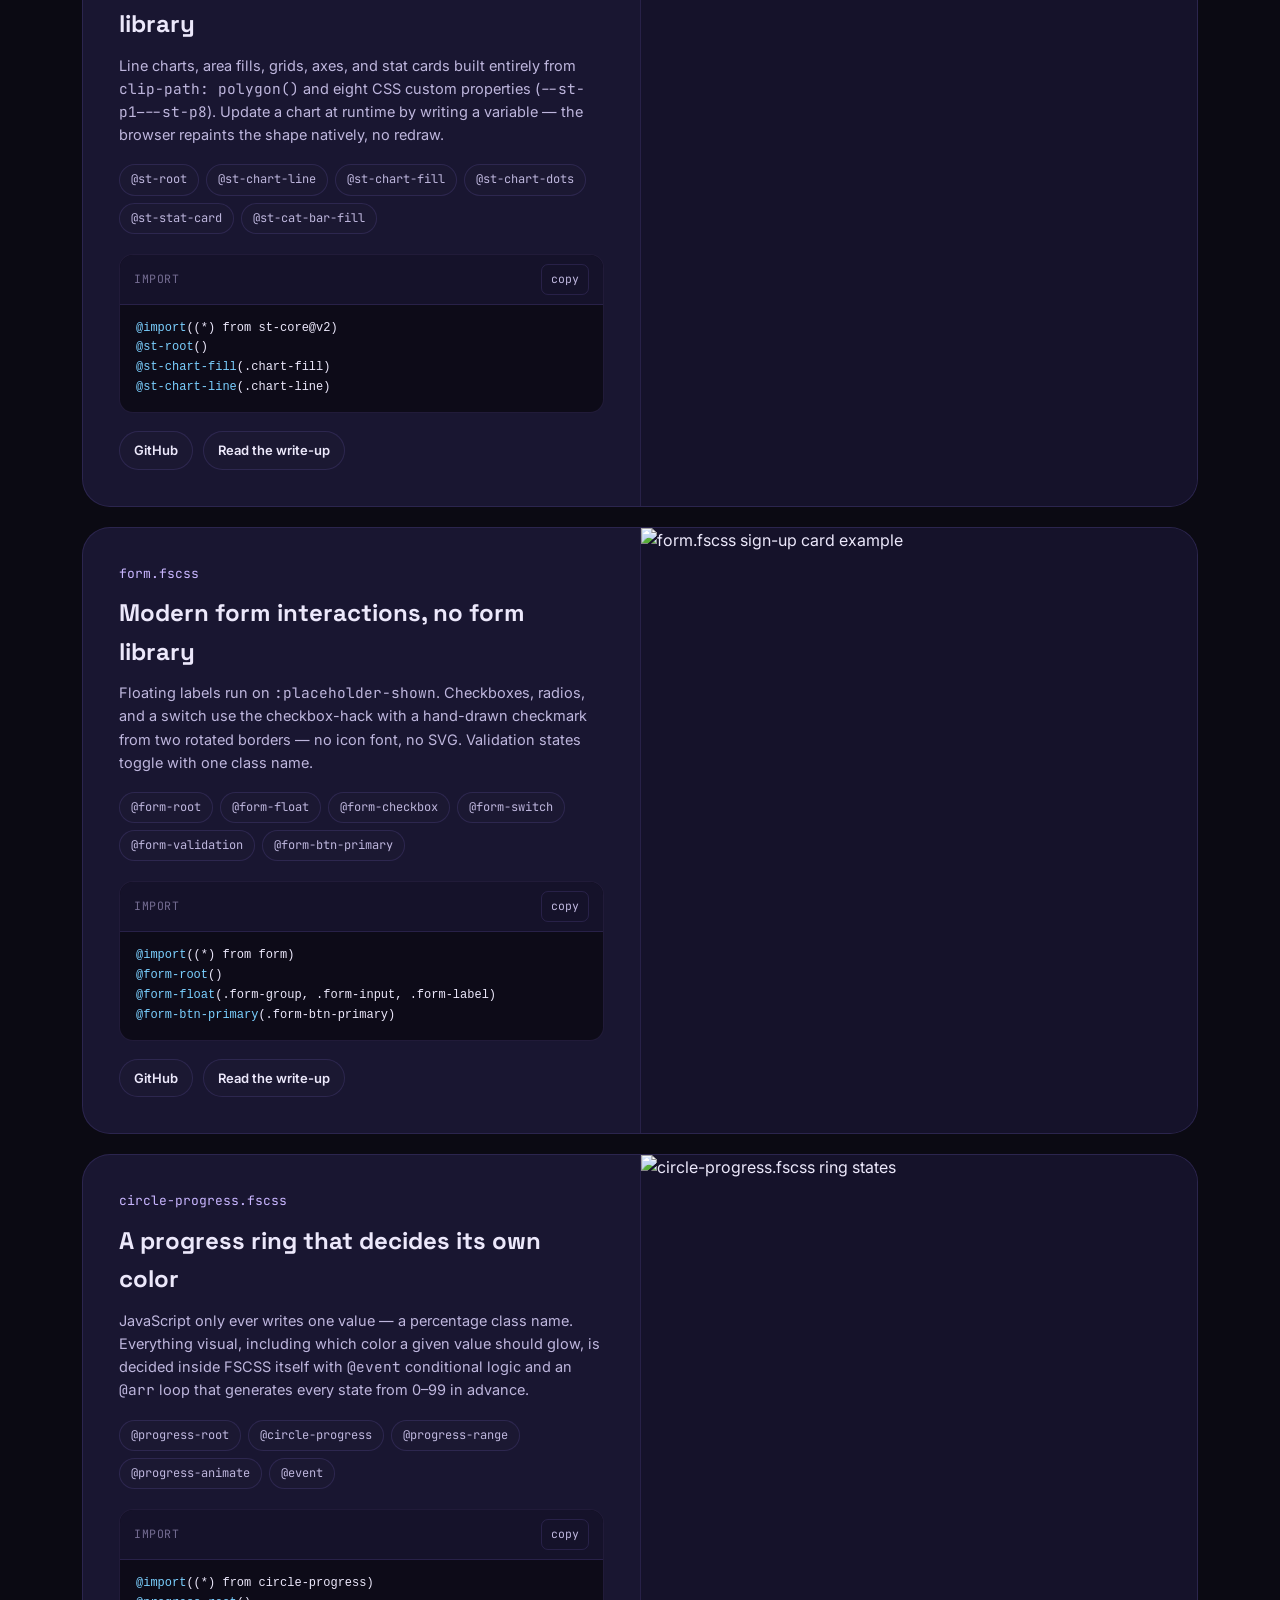
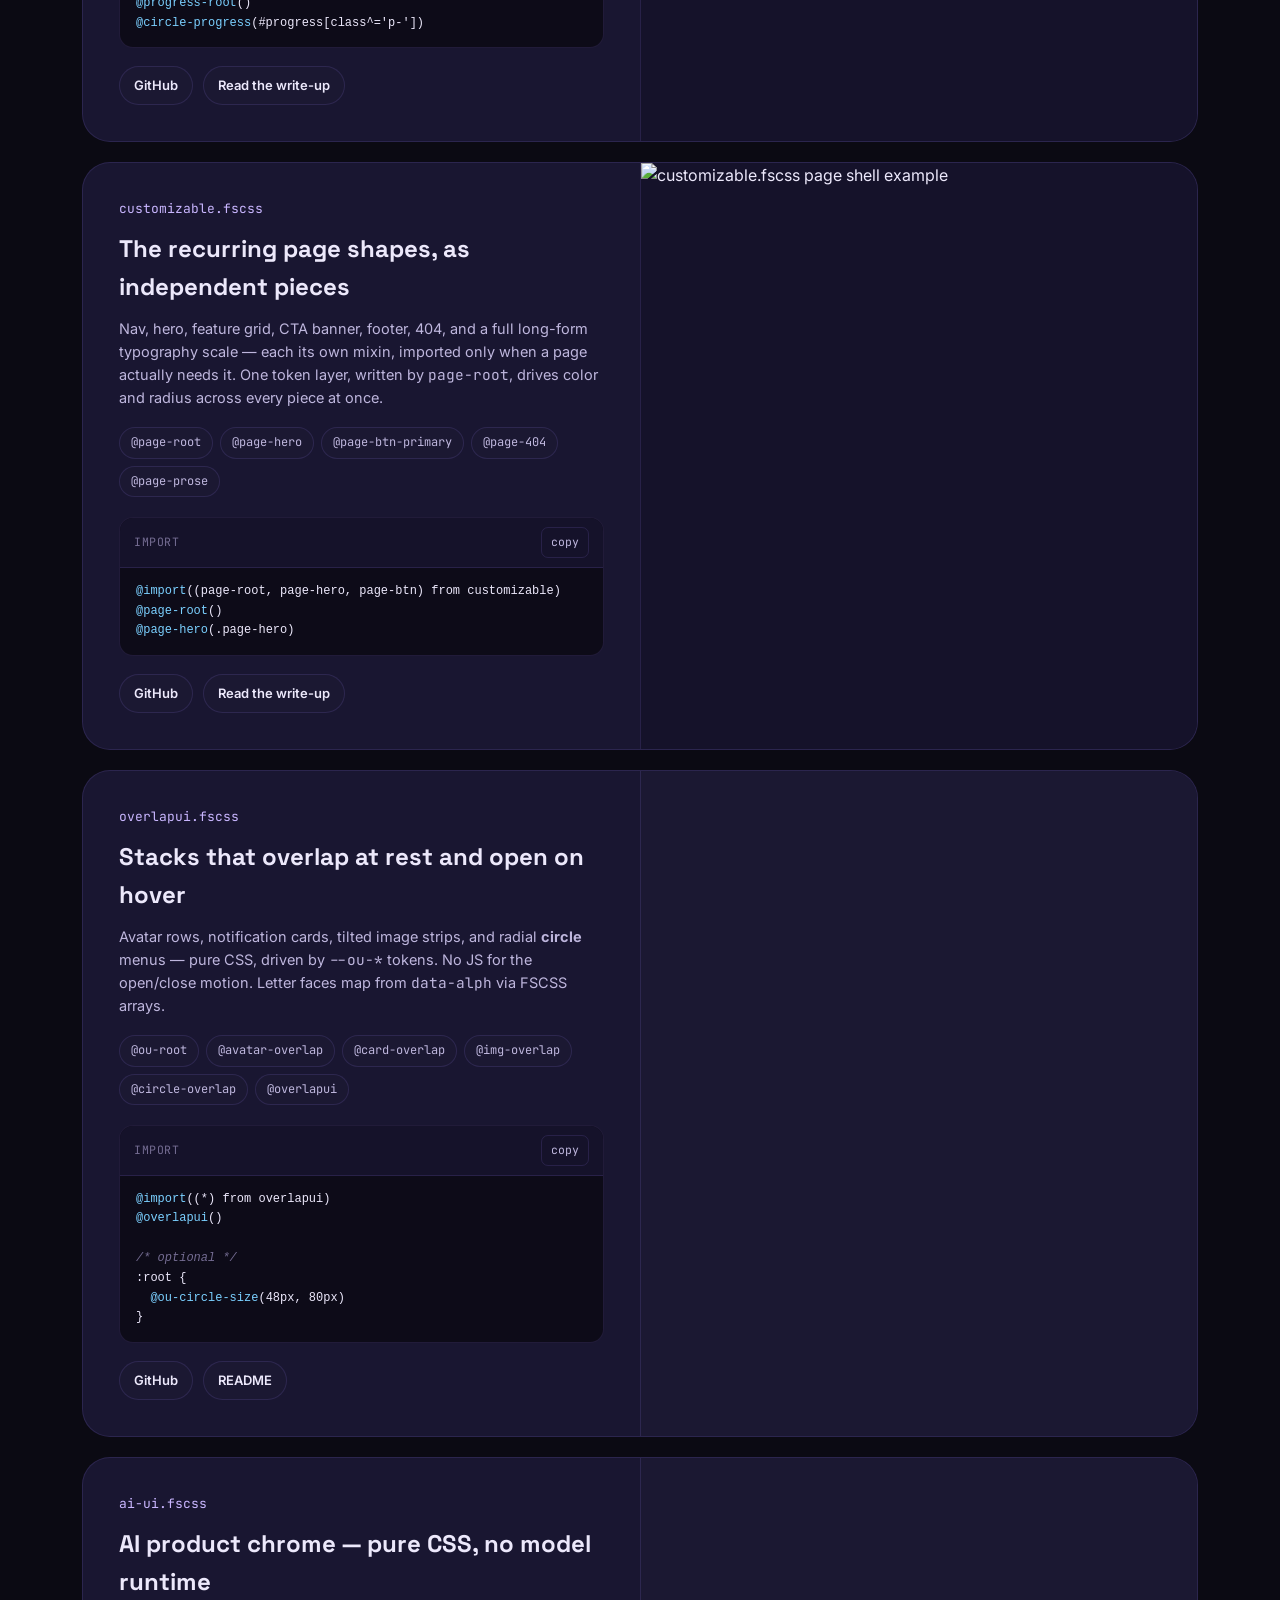
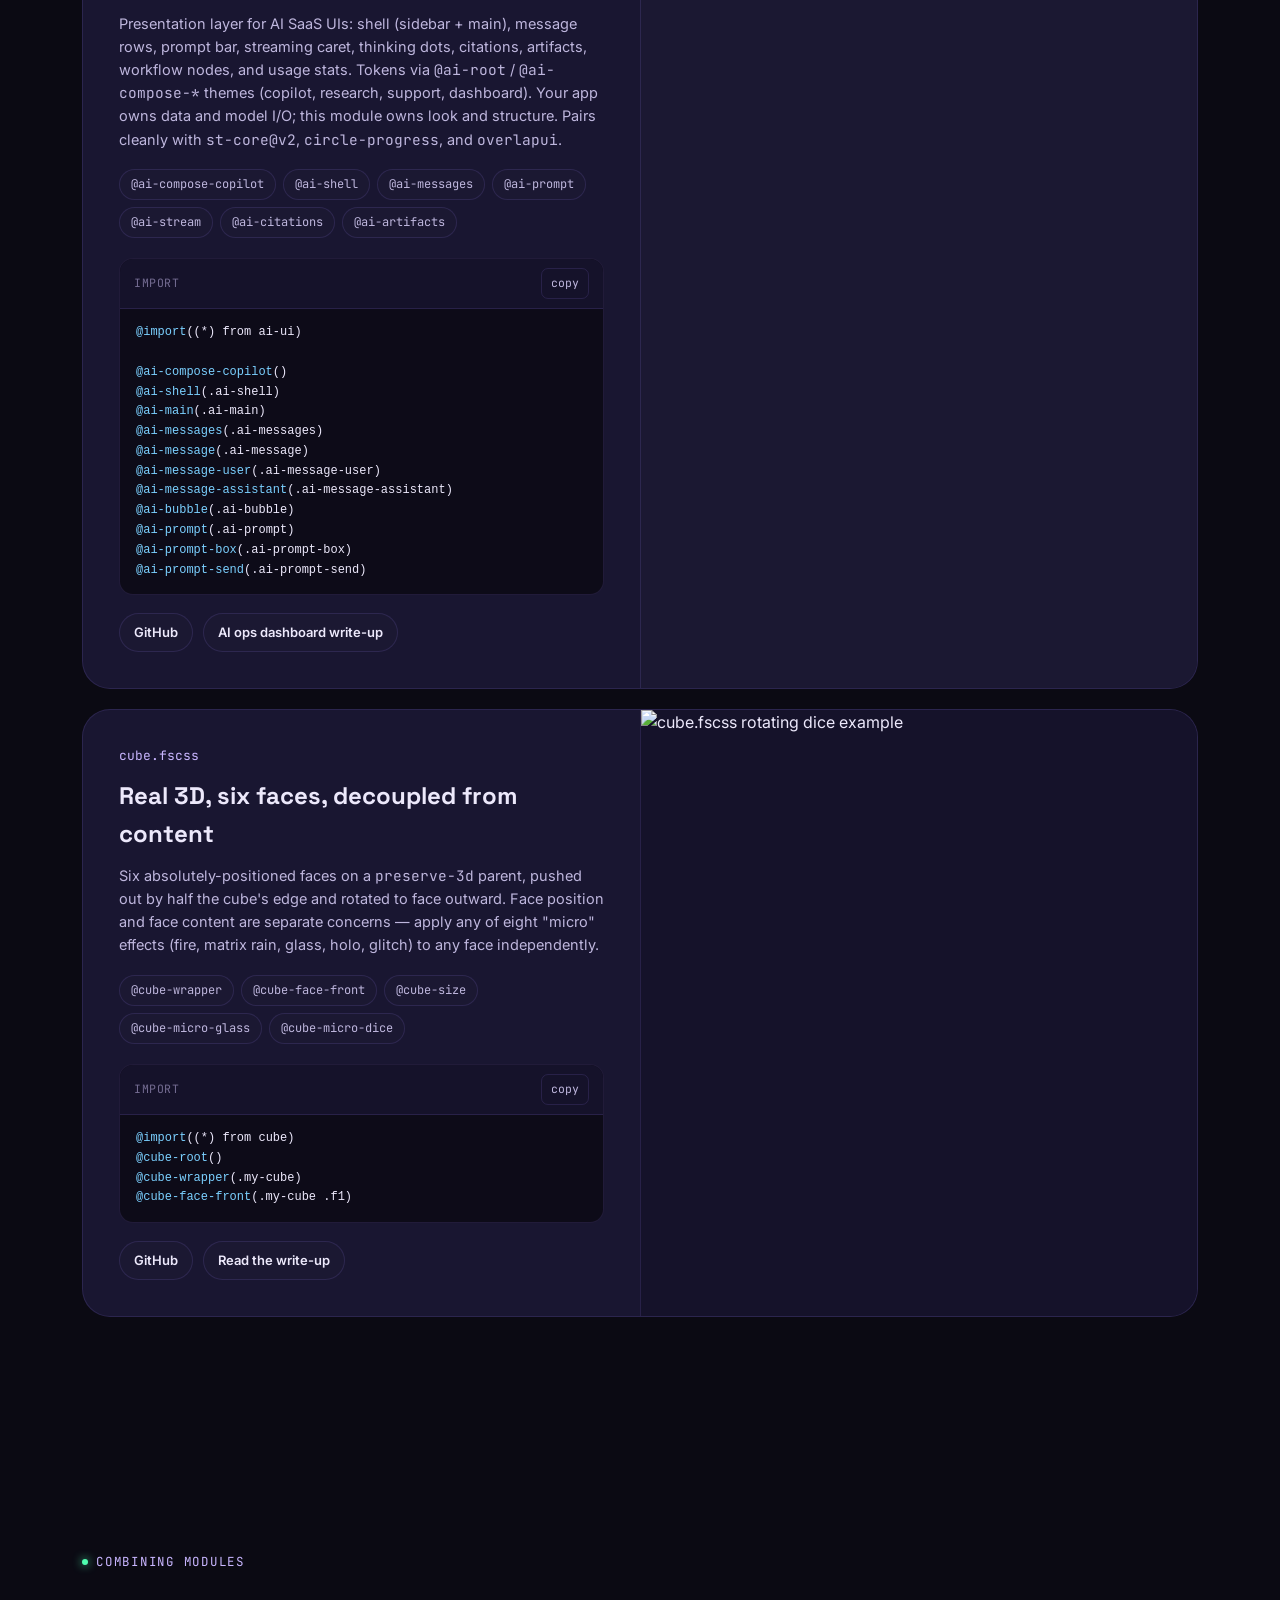
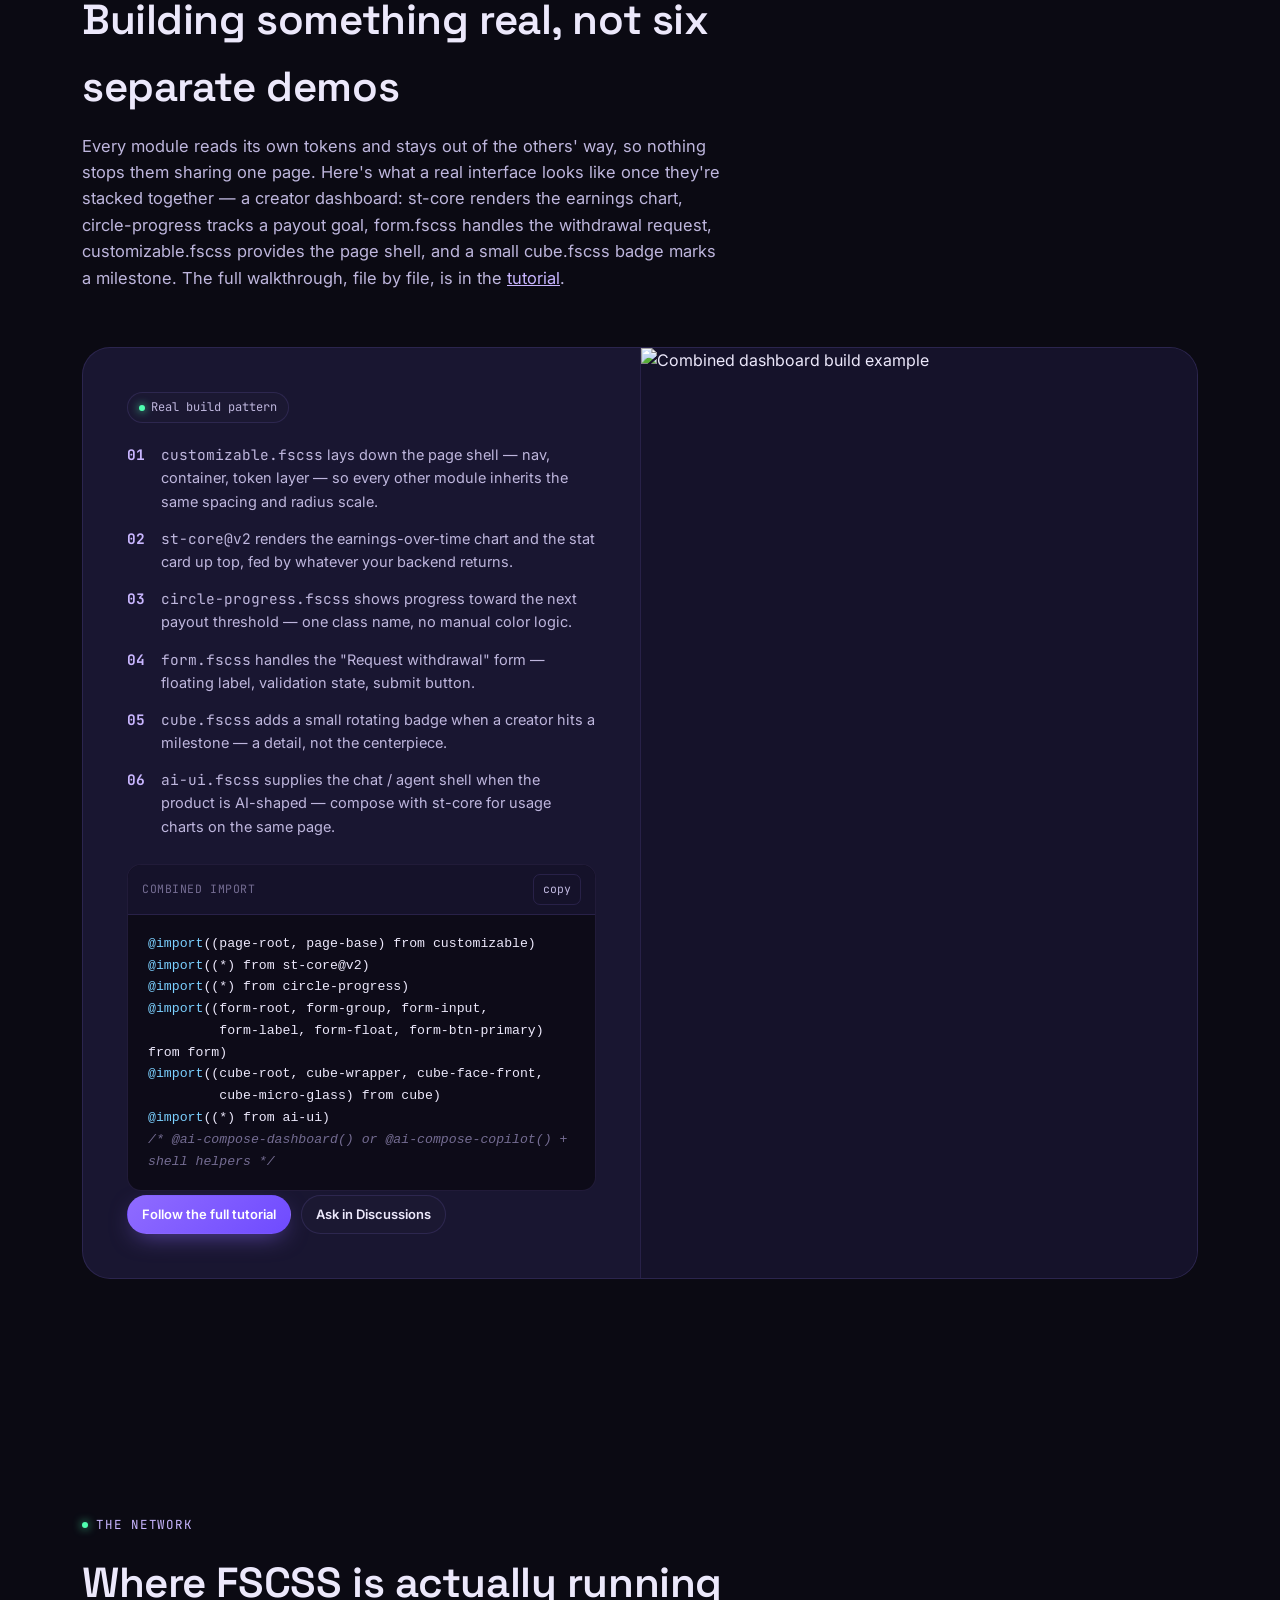
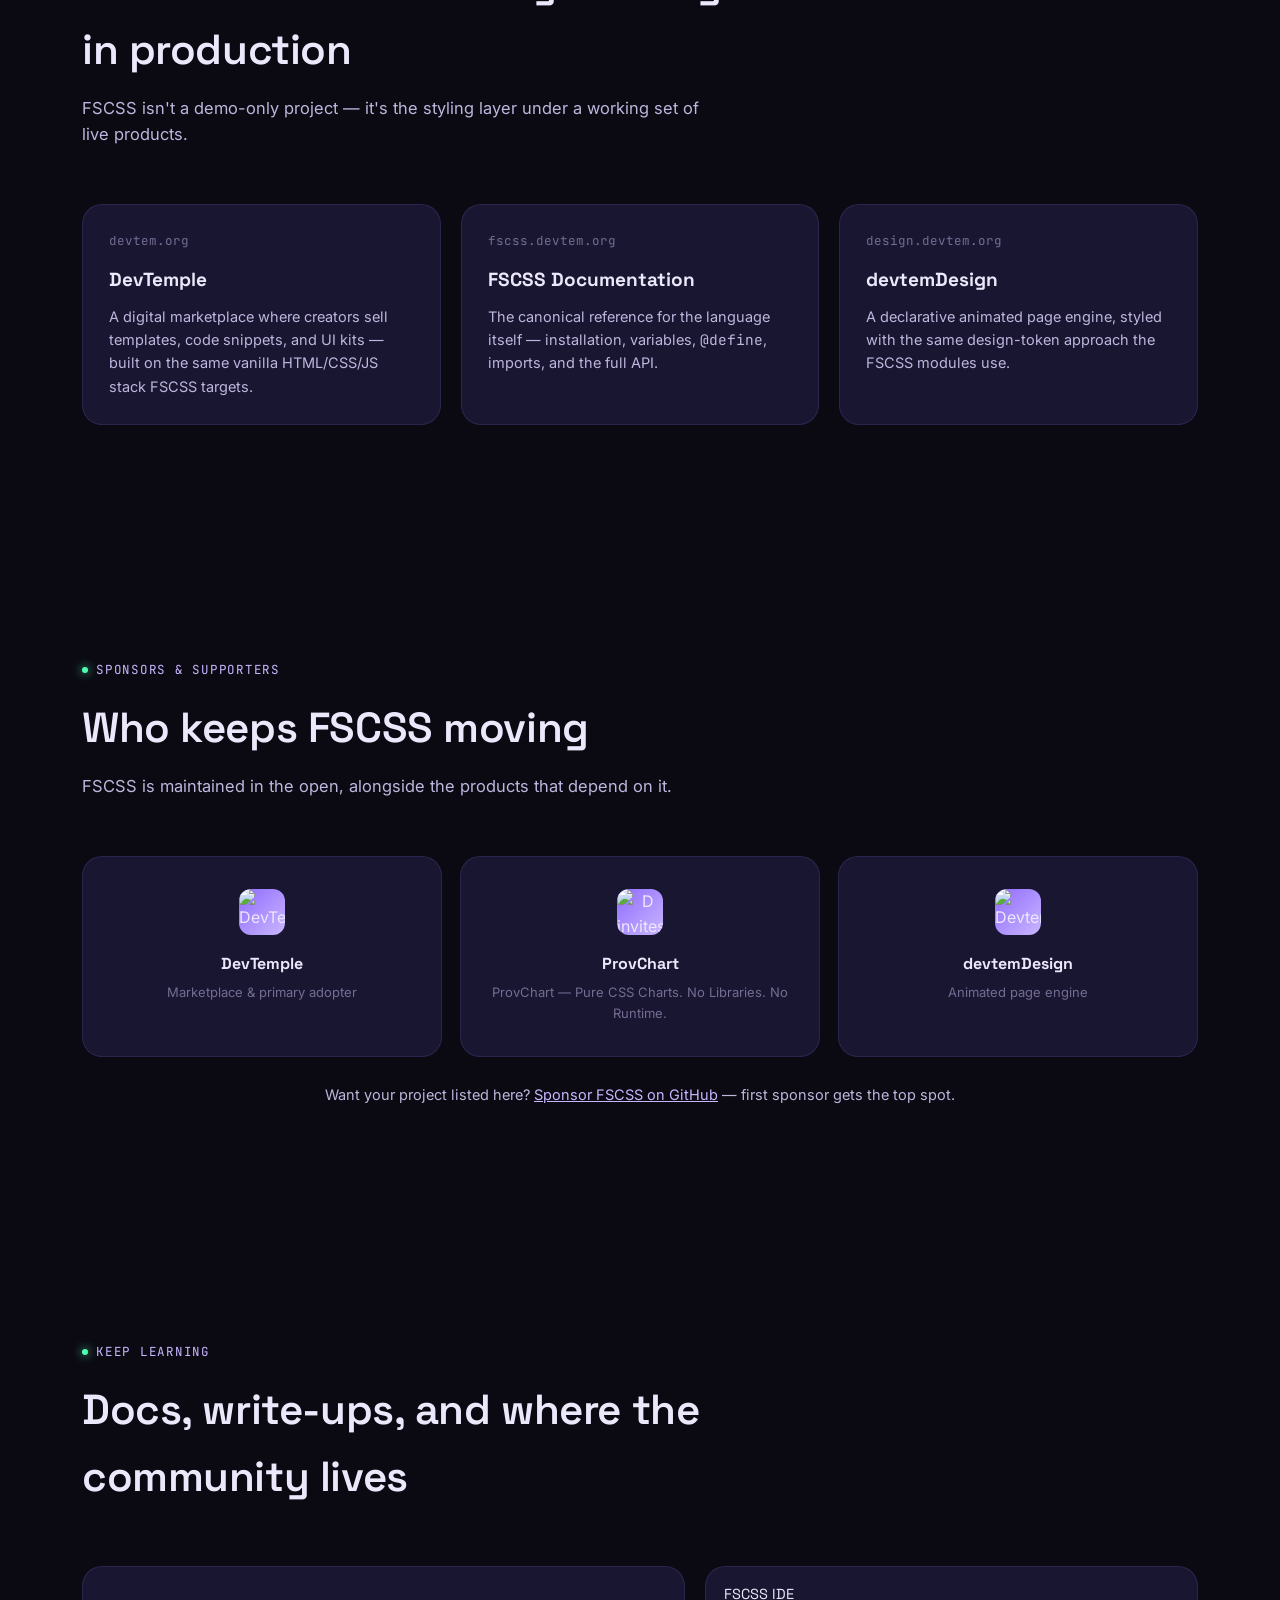
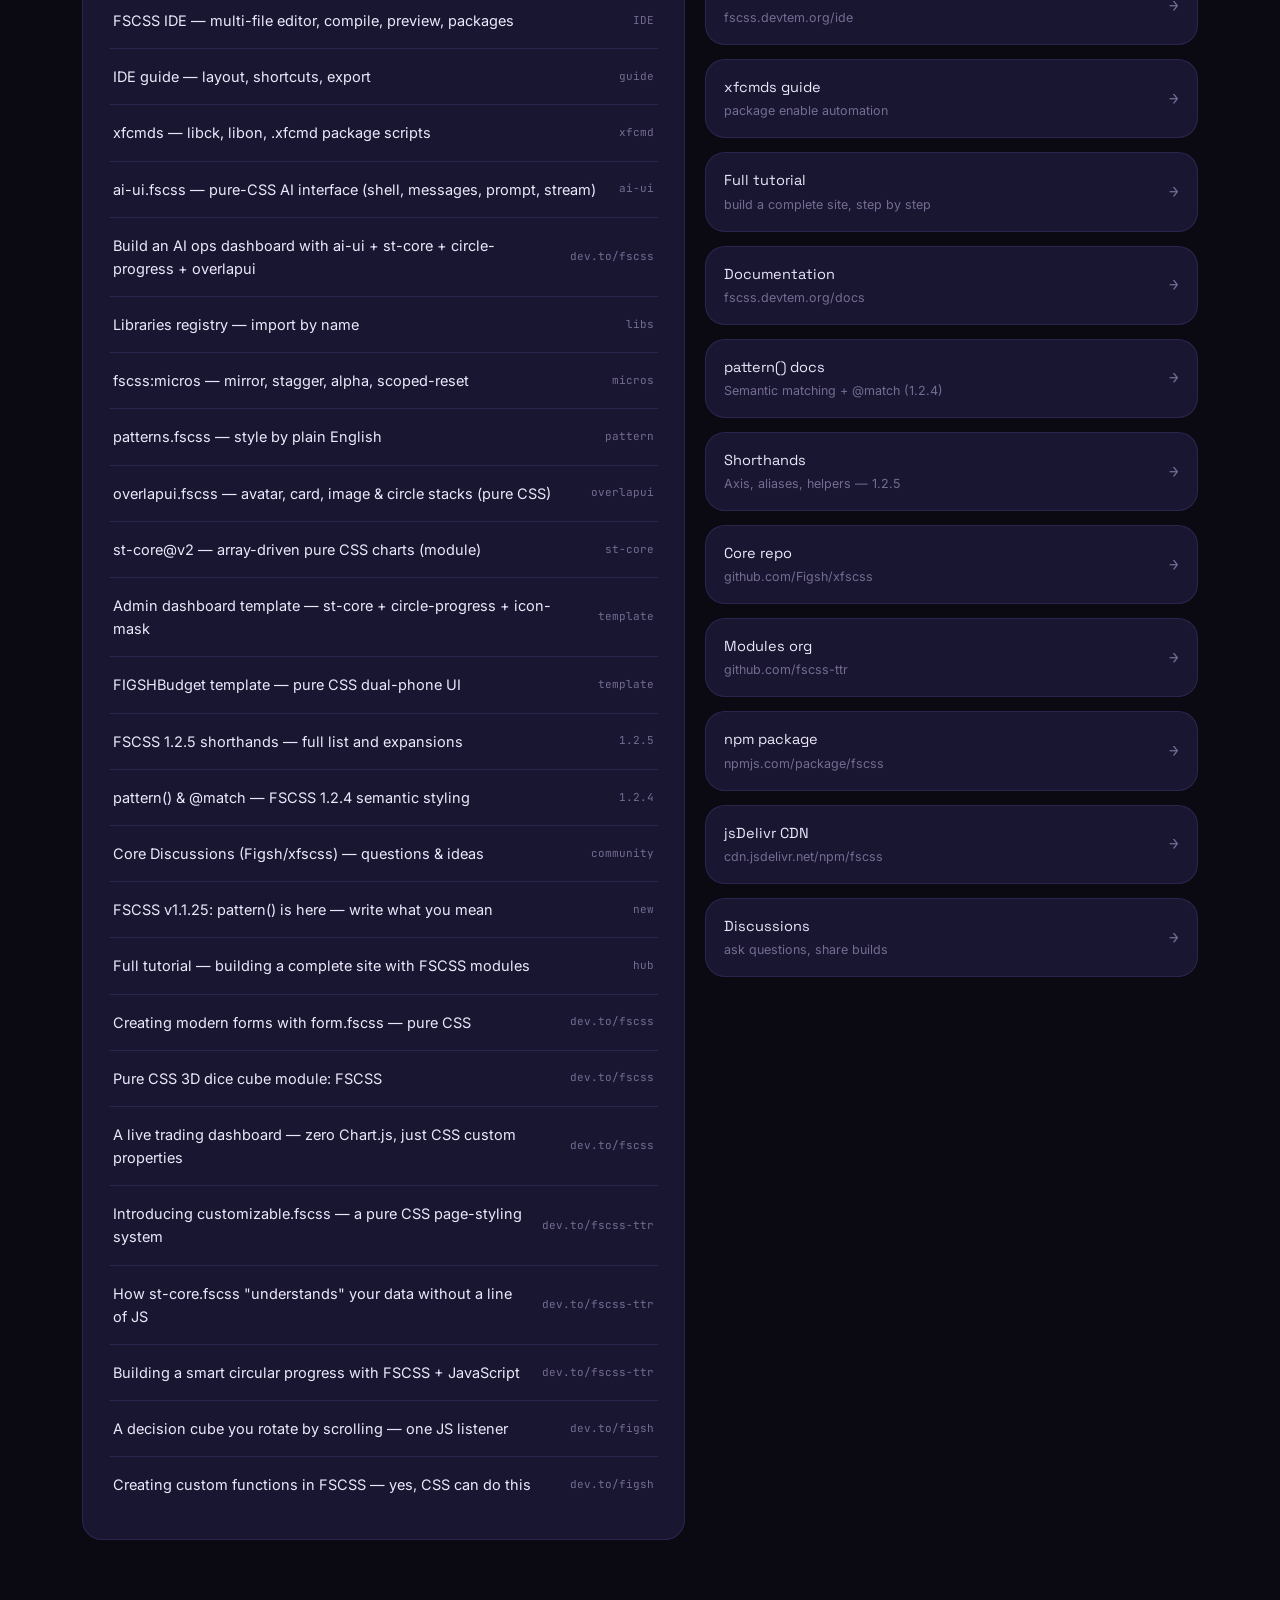
==== commit 71428c32: "Added Python Mini-Tutorial HTML page" ====
--- a/index.html
+++ b/index.html
@@ -187,6 +187,7 @@
       <a href="#combine">Build</a>
       <a href="https://fscss.devtem.org/ide" target="_blank" rel="noopener">IDE</a>
       <a href="tutorial">Tutorial</a>
+      <a href="python-compiler">Python compiler</a>
       <a href="create-module">Create module</a>
       <a href="#ecosystem">Ecosystem</a>
       <a href="#resources">Resources</a>
